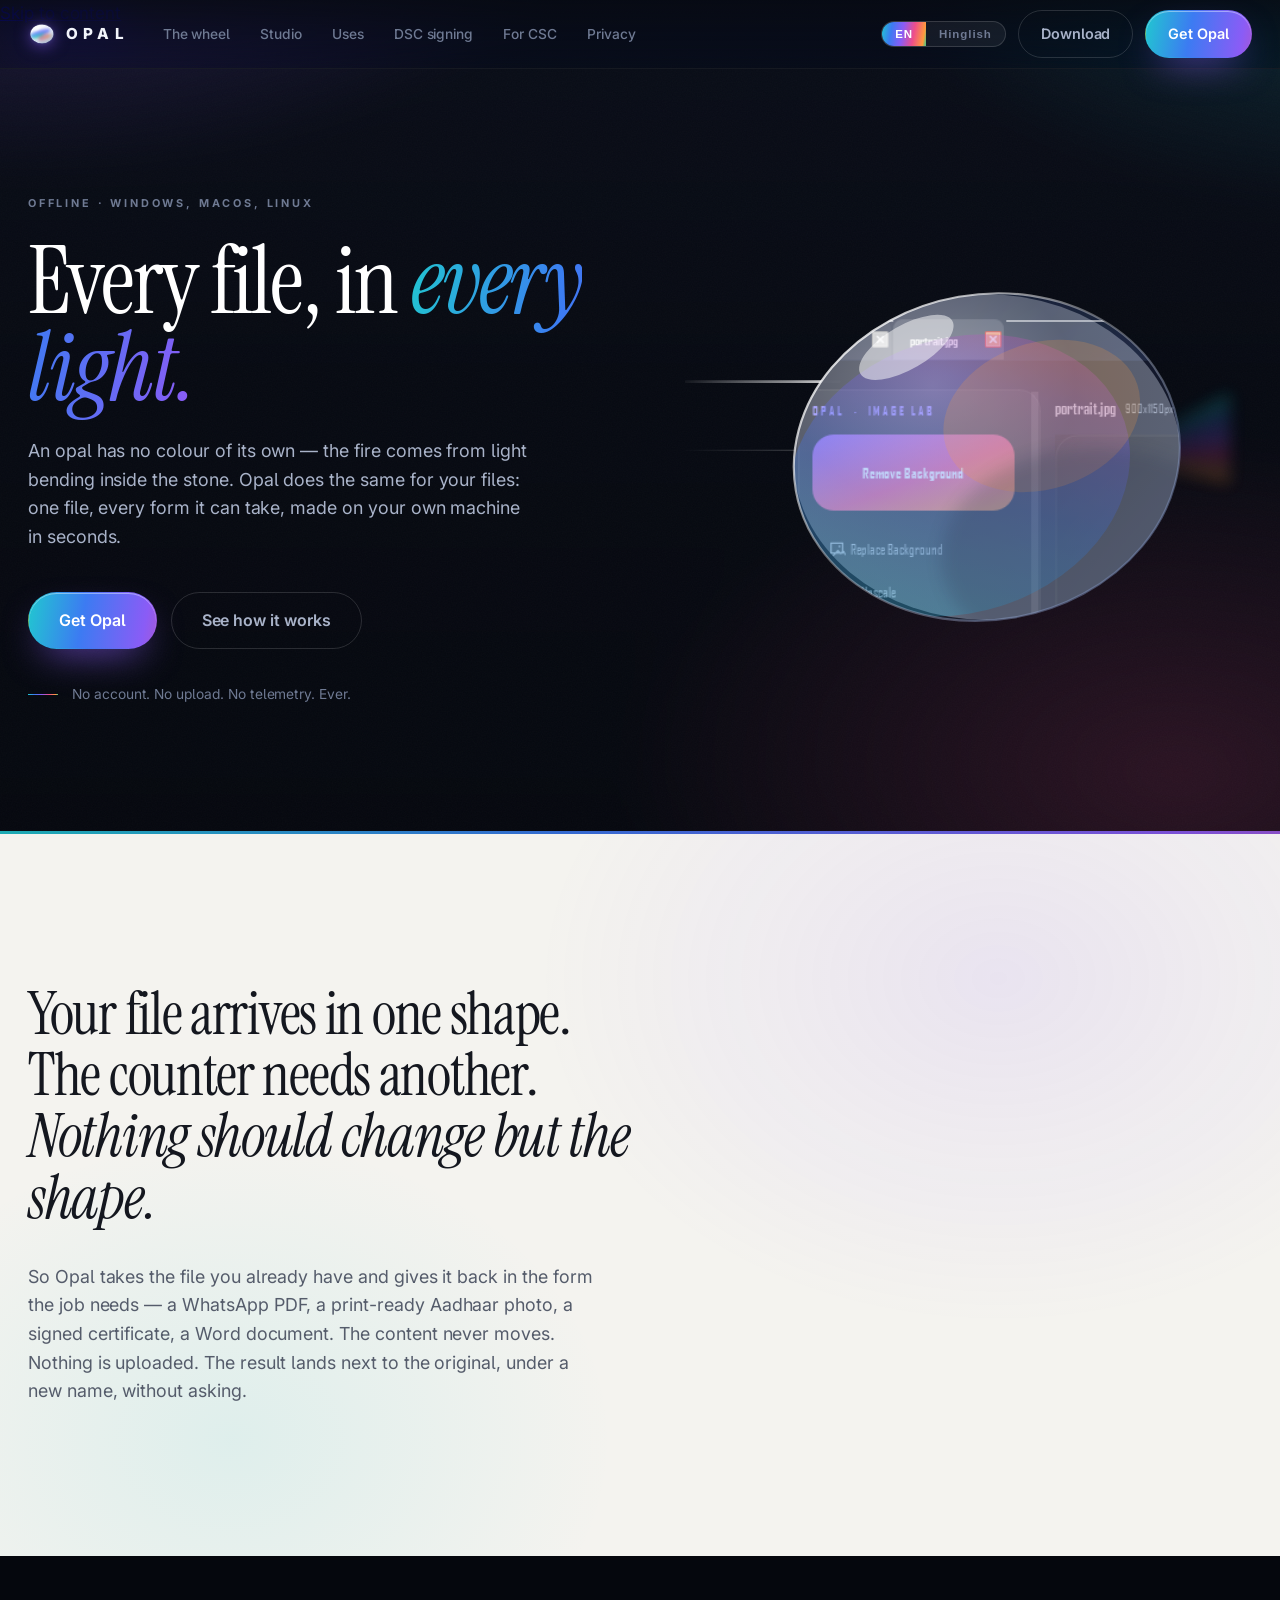
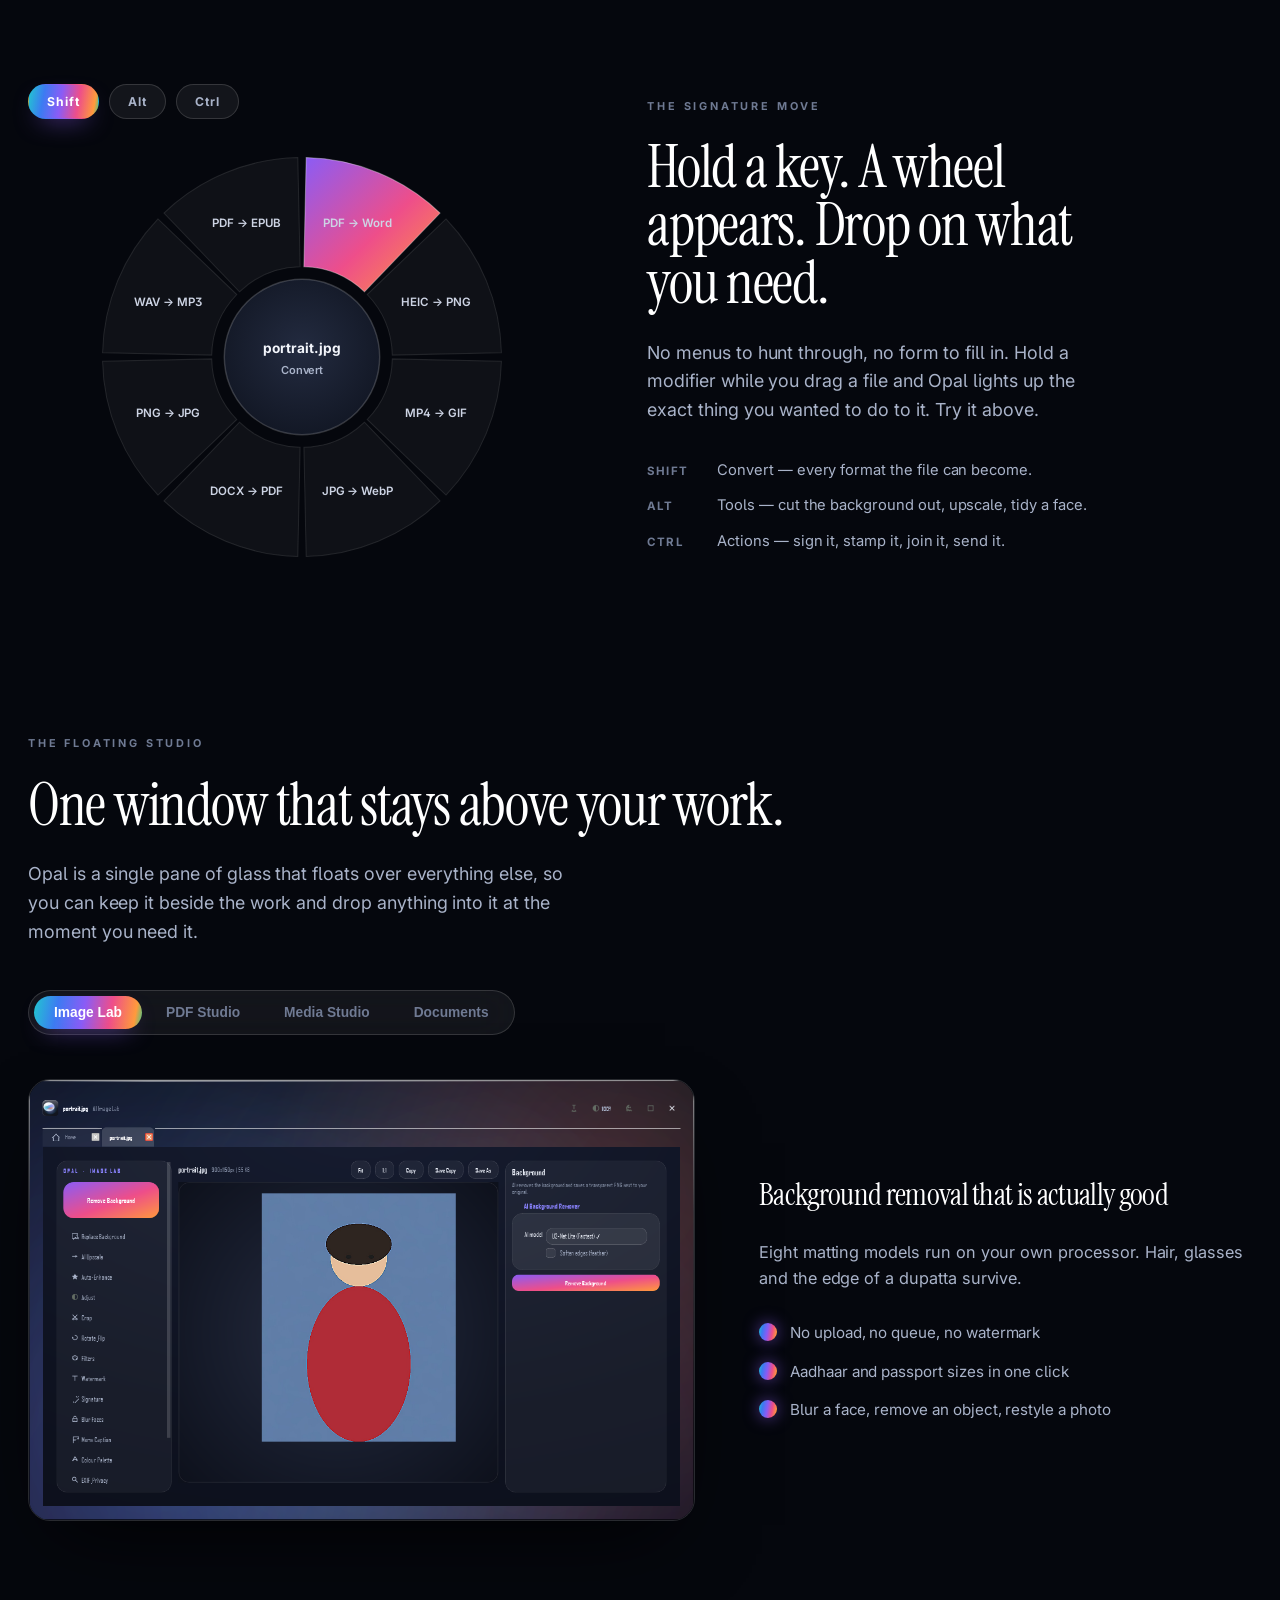
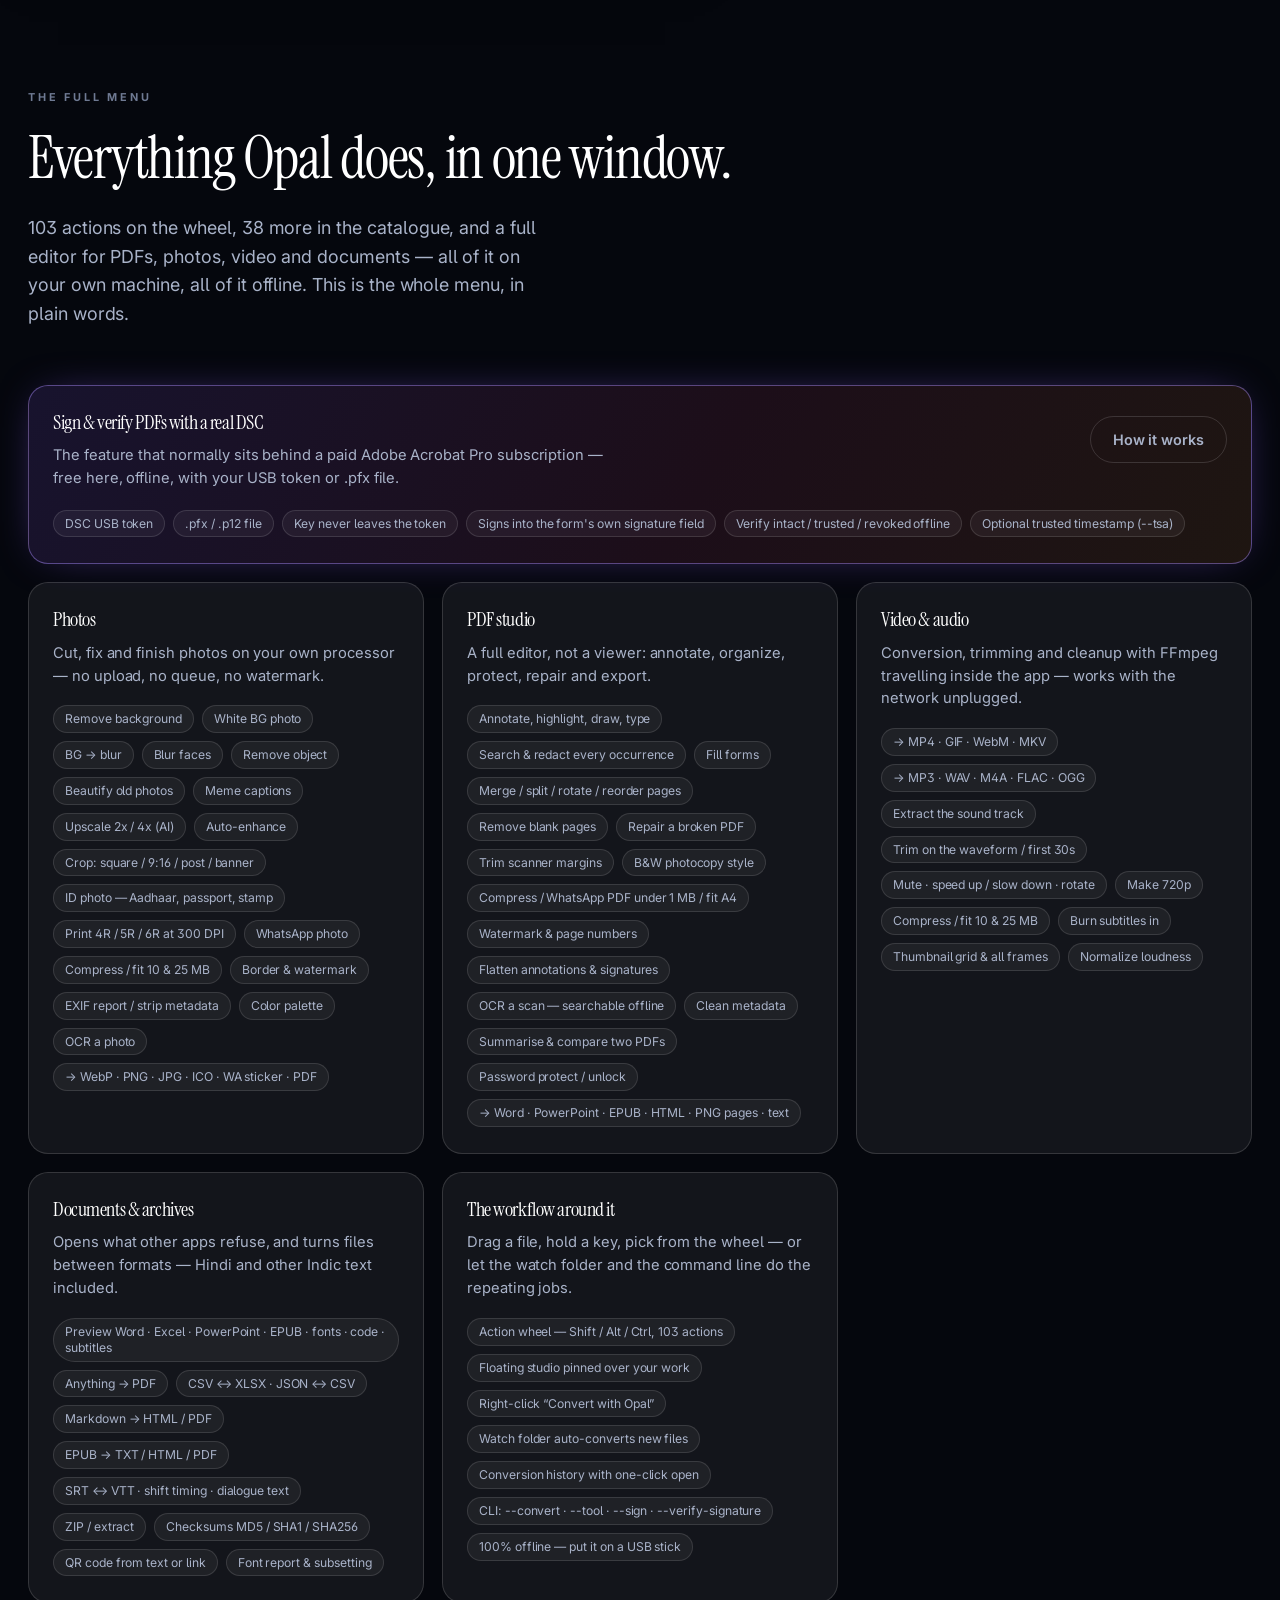
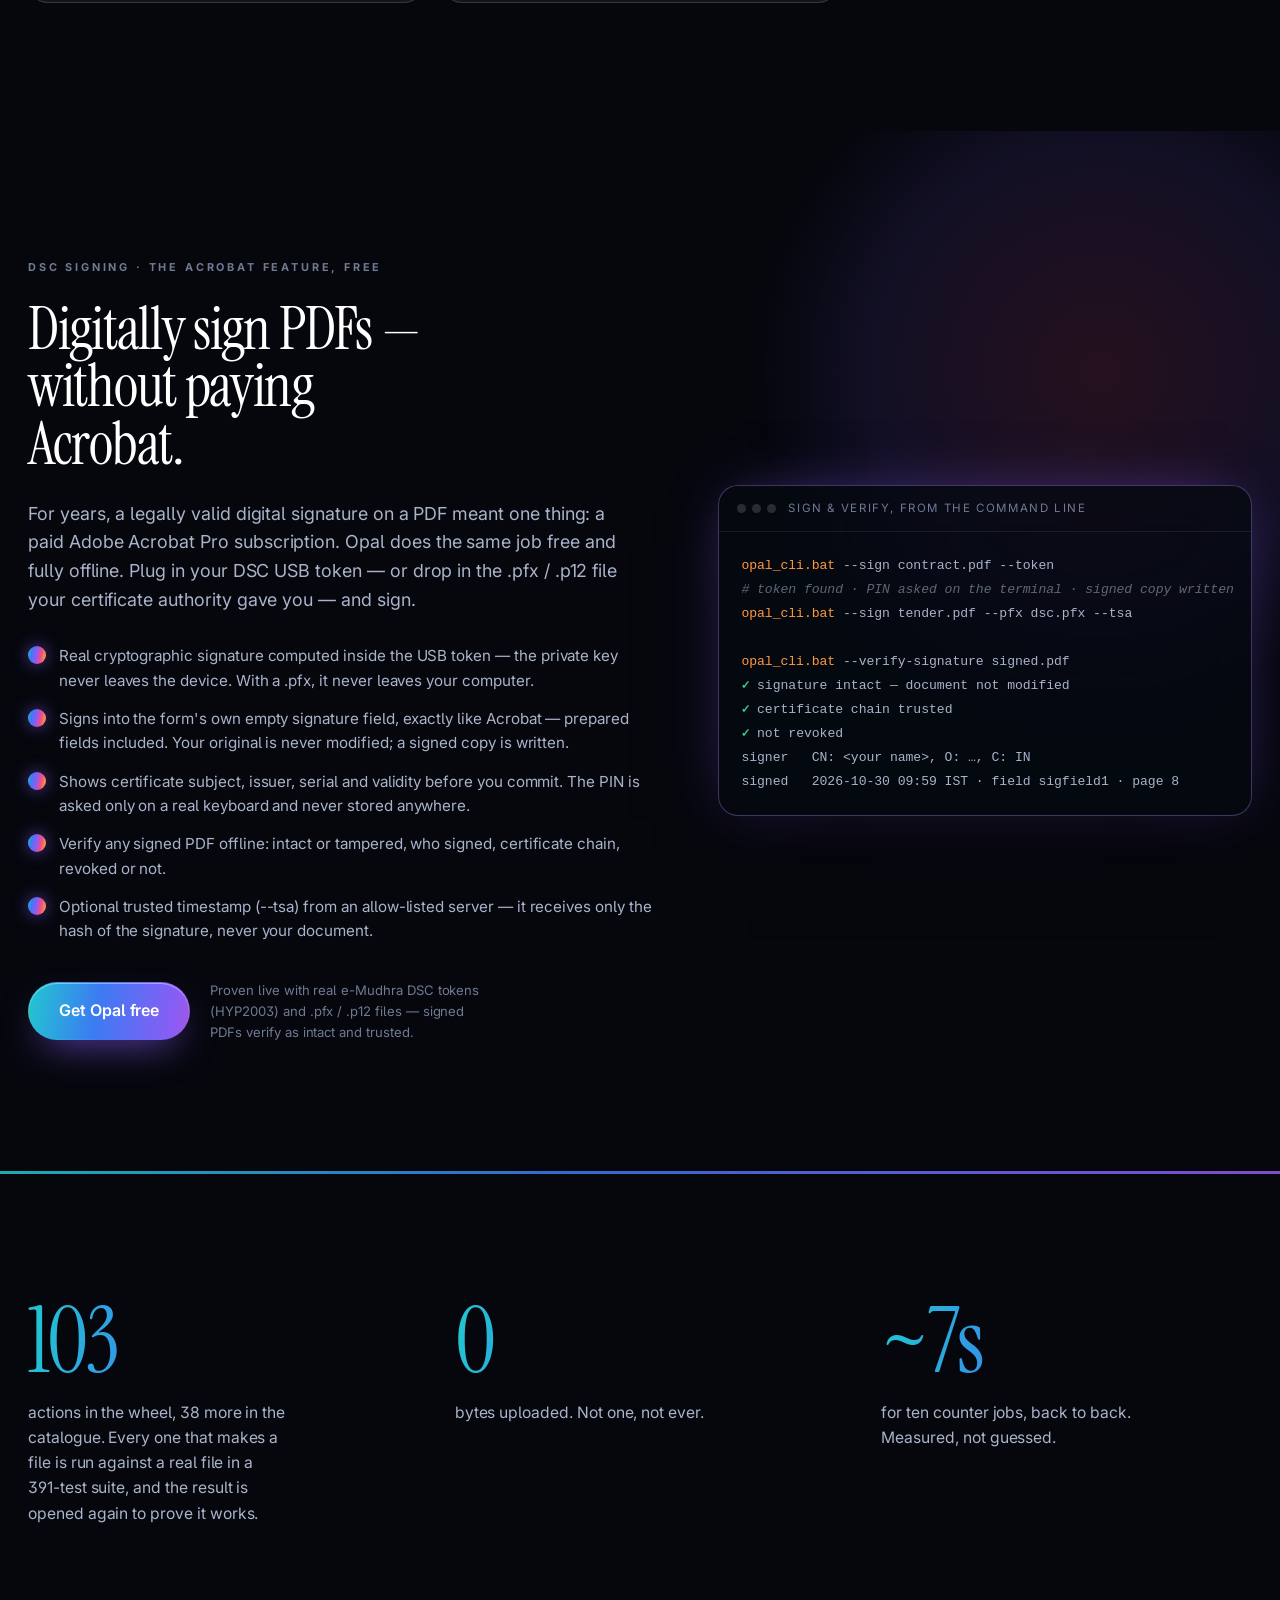
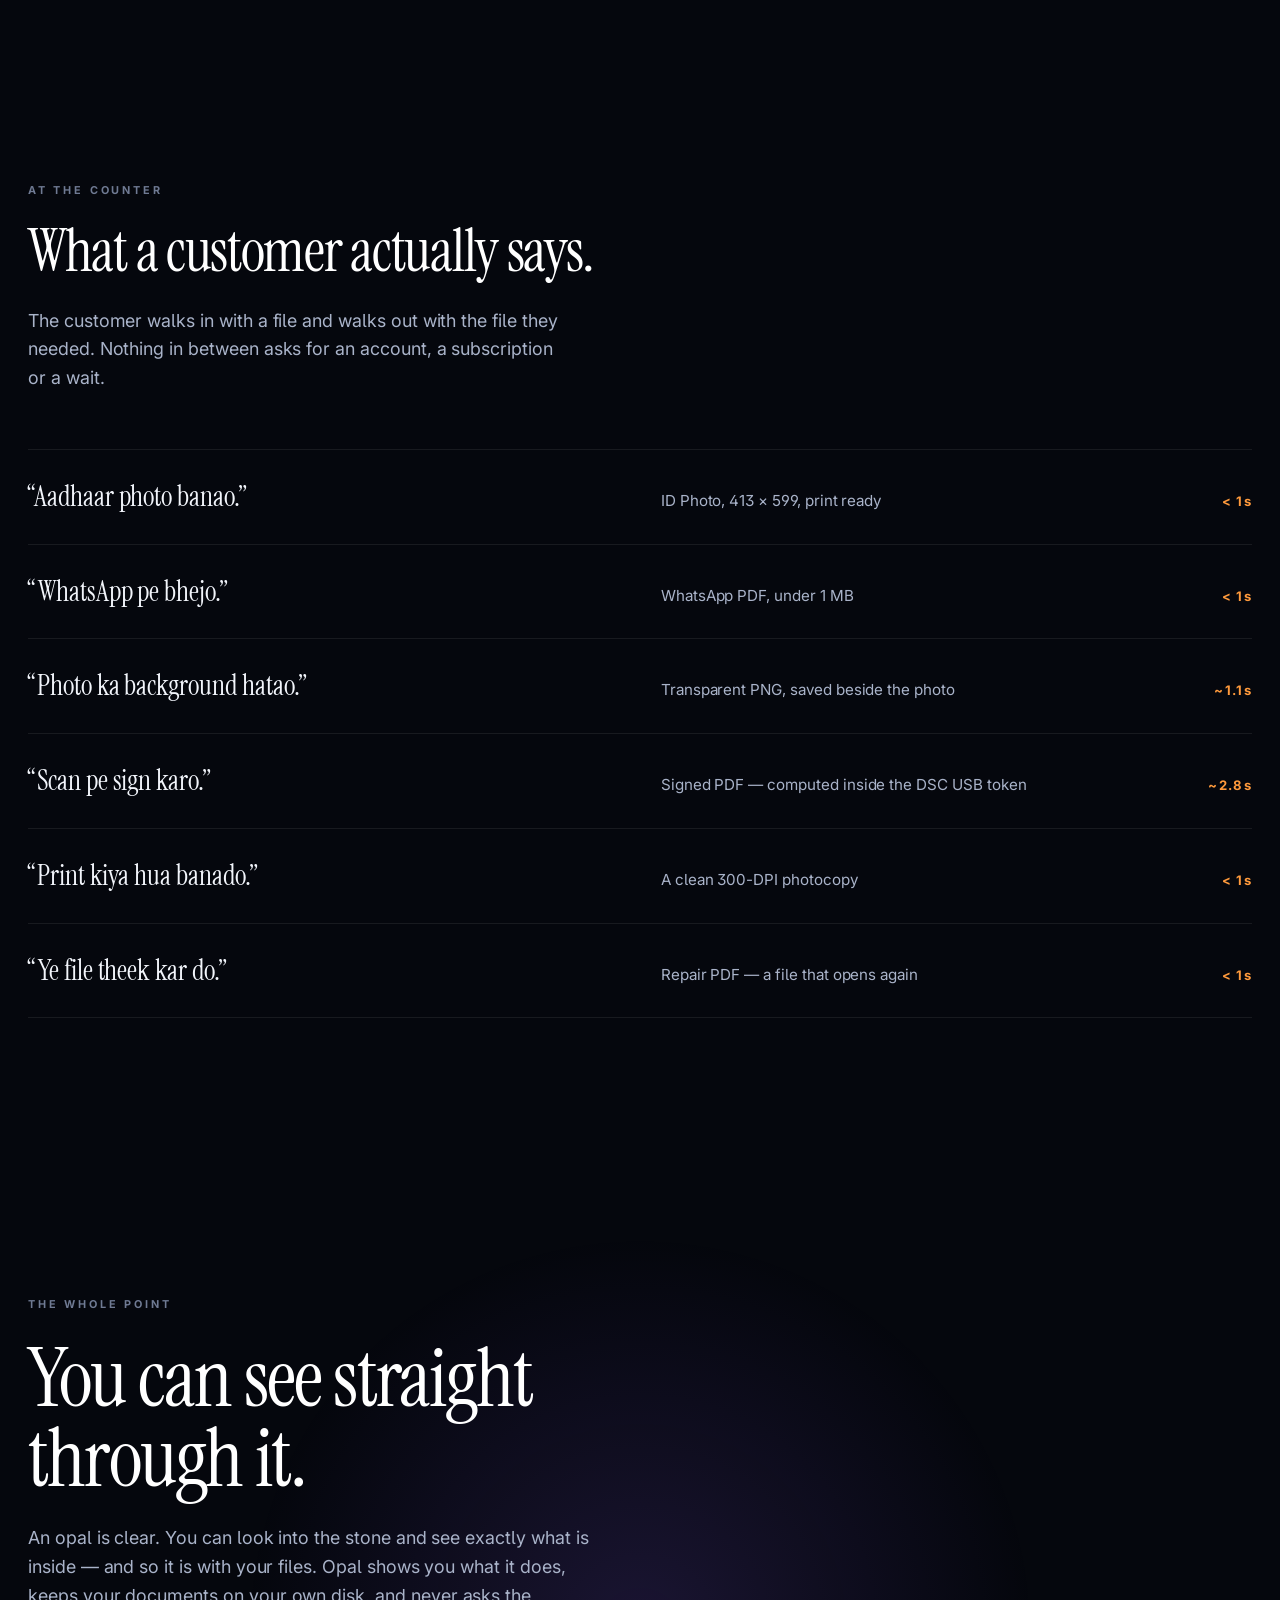
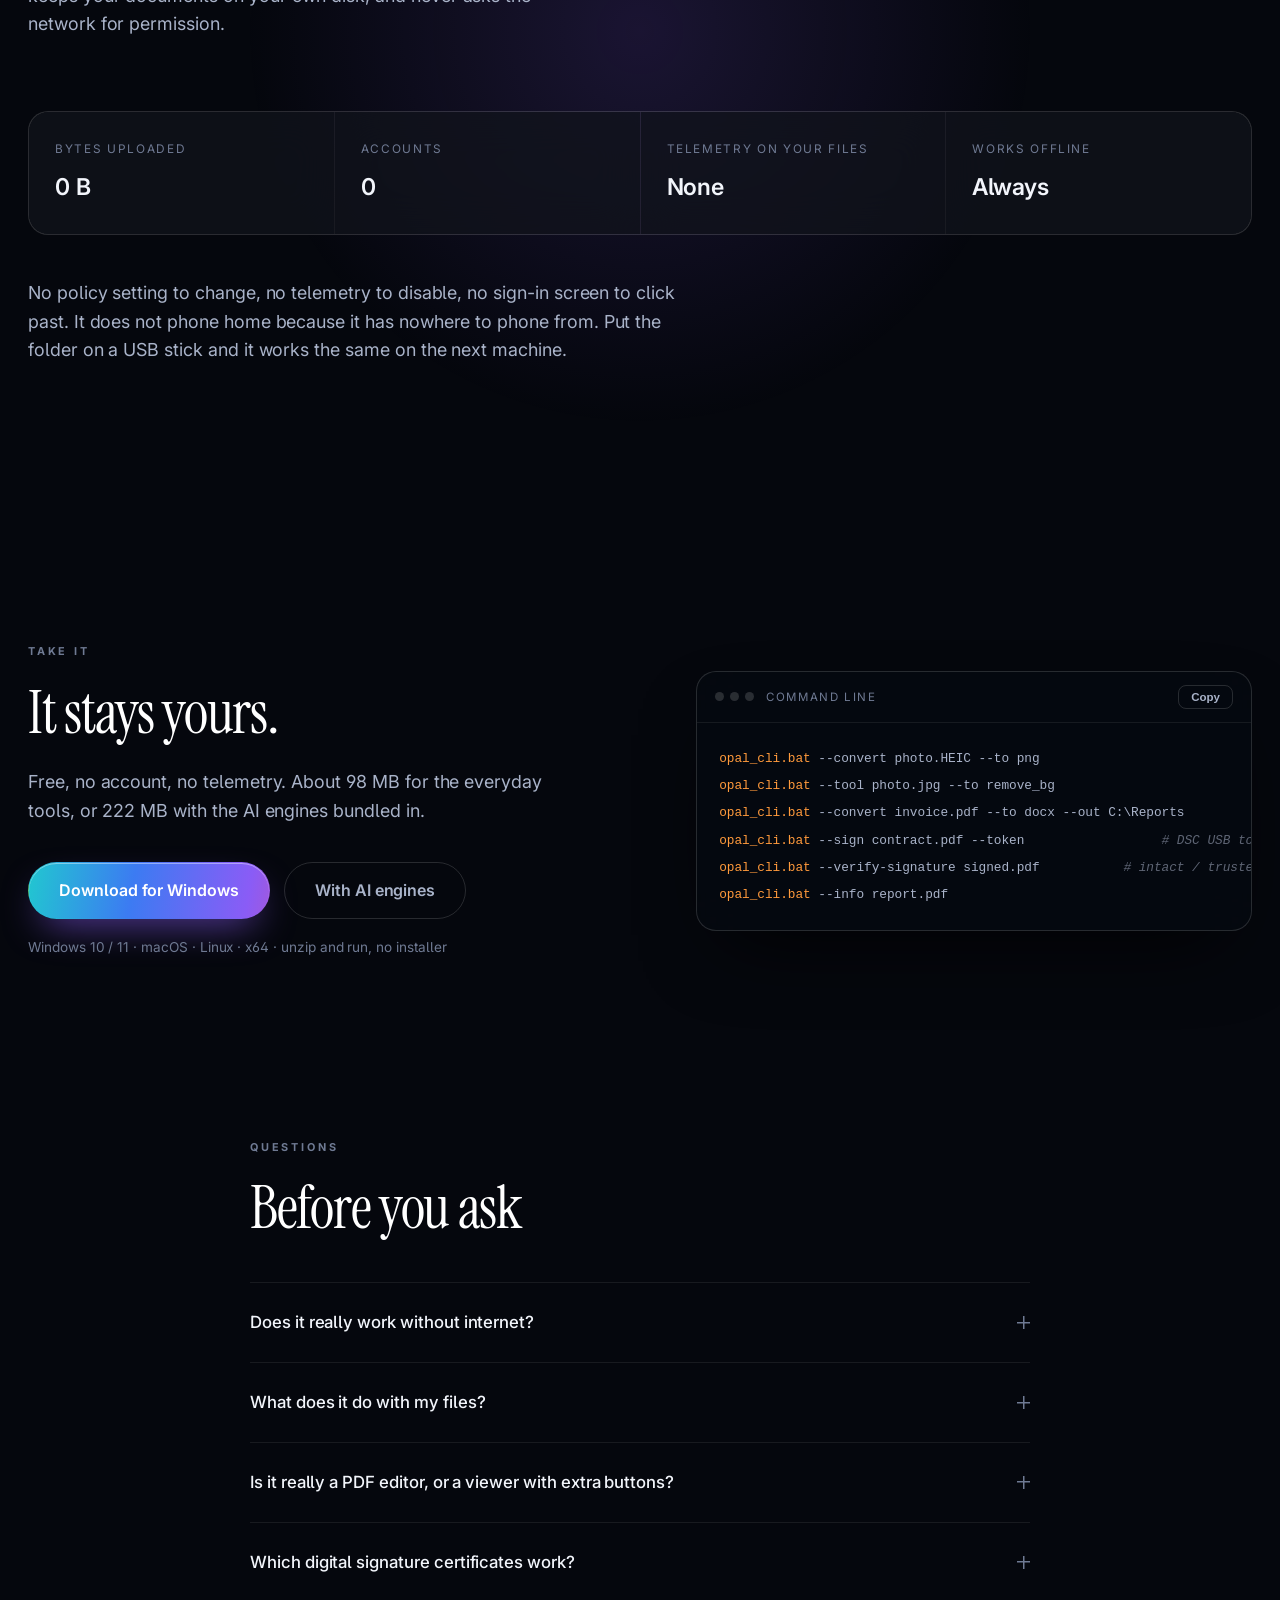
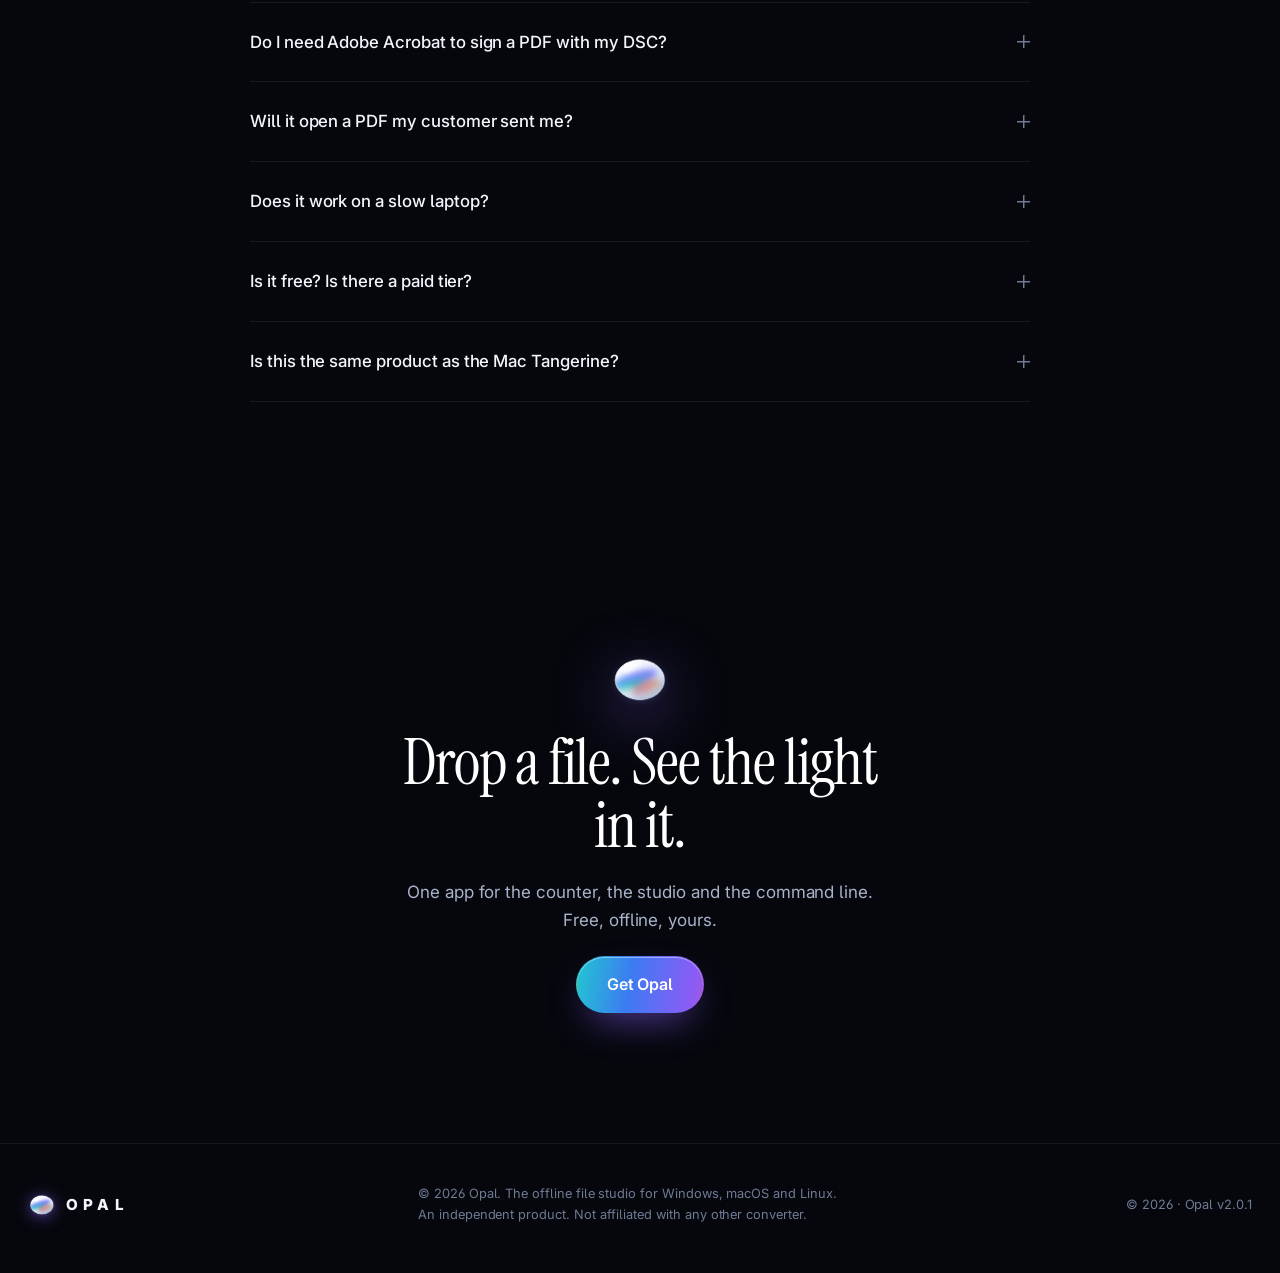
==== website/index.html @ 17c58808 "Website: full uses menu + DSC signing marketed against paid Acrobat; README mirrors it - New #uses s" ====
<!DOCTYPE html>
<html lang="en" data-lang="en">
<head>
<meta charset="utf-8" />
<meta name="viewport" content="width=device-width, initial-scale=1, viewport-fit=cover" />
<title>Opal — Every file, in every light | The offline file studio</title>
<meta name="description" content="One file, every form it can take — converted, edited, signed and finished on your own computer. No uploads, no account, no subscription. For Windows, macOS and Linux." />
<meta name="theme-color" content="#05070d" />
<meta property="og:title" content="Opal — every file, in every light" />
<meta property="og:description" content="Convert, edit, sign and finish files entirely on your own computer. No uploads, no account." />
<meta property="og:type" content="website" />
<meta property="og:image" content="assets/brand/icon-512.png?v=3" />
<meta name="twitter:card" content="summary_large_image" />
<link rel="icon" href="assets/brand/favicon.svg?v=3" type="image/svg+xml" />
<link rel="apple-touch-icon" href="assets/brand/icon-256.png?v=3" />
<link rel="preconnect" href="https://fonts.googleapis.com" />
<link rel="preconnect" href="https://fonts.gstatic.com" crossorigin />
<link href="https://fonts.googleapis.com/css2?family=Instrument+Serif:ital@0;1&family=Inter:wght@400;500;600;700;800&family=JetBrains+Mono:wght@400;600&display=swap" rel="stylesheet" />
<link rel="stylesheet" href="css/styles.css?v=3" />
</head>
<body>

<a class="skip-link" href="#main">Skip to content</a>

<!-- ================= HEADER ================= -->
<header class="site-header" id="top">
  <div class="shell header-inner">
    <a class="brand" href="#top" aria-label="Opal home">
      <img src="assets/brand/mark.svg?v=3" alt="" class="brand-mark" width="28" height="28" />
      <span class="brand-word">OPAL</span>
    </a>

    <nav class="nav" aria-label="Main">
      <a href="#wheel">The wheel</a>
      <a href="#studio">Studio</a>
      <a href="#uses">Uses</a>
      <a href="#dsc">DSC signing</a>
      <a href="#counter">For CSC</a>
      <a href="#privacy">Privacy</a>
    </nav>

    <div class="header-actions">
      <div class="lang-switch" role="group" aria-label="Language">
        <button type="button" class="lang-btn is-active" data-set-lang="en">EN</button>
        <button type="button" class="lang-btn" data-set-lang="hinglish">Hinglish</button>
      </div>
      <a class="btn btn-quiet" href="#download" data-en="Download" data-hing="Download karein">Download</a>
      <a class="btn btn-primary" href="#download" data-en="Get Opal" data-hing="Opal lo">Get Opal</a>
      <button class="nav-toggle" type="button" aria-label="Menu" aria-expanded="false">
        <span></span><span></span><span></span>
      </button>
    </div>
  </div>
</header>

<main id="main">

<!-- ================= HERO ================= -->
<section class="hero">
  <div class="shell hero-grid">
    <div>
      <span class="eyebrow reveal" data-en="Offline · Windows, macOS, Linux" data-hing="Offline · Windows, macOS, Linux">Offline · Windows, macOS, Linux</span>

      <h1 class="reveal" data-reveal-delay="1">
        <span data-en="Every file, in " data-hing="Har file, ">Every file, in </span><em class="spectrum-text" data-en="every light." data-hing="har roshni mein.">every light.</em>
      </h1>

      <p class="lede reveal" data-reveal-delay="2"
         data-en="An opal has no colour of its own — the fire comes from light bending inside the stone. Opal does the same for your files: one file, every form it can take, made on your own machine in seconds."
         data-hing="Opal ka apna koi rang nahi hota — roshni andar tootkar aati hai toh aag jalhti hai. Opal aapke files ke saath bhi yahi karta hai: ek file, har us roop jo usse mil sakta hai, aapke machine par hi seconds mein.">
        An opal has no colour of its own — the fire comes from light bending inside the stone. Opal does the same for your files: one file, every form it can take, made on your own machine in seconds.
      </p>

      <div class="hero-cta reveal" data-reveal-delay="3">
        <a class="btn btn-primary btn-lg" href="#download">
          <span data-en="Get Opal" data-hing="Opal lo">Get Opal</span>
        </a>
        <a class="btn btn-quiet btn-lg" href="#wheel" data-en="See how it works" data-hing="Dekh lo kaise kaam karta hai">See how it works</a>
      </div>

      <p class="hero-note reveal" data-reveal-delay="4">
        <span class="rule" aria-hidden="true"></span>
        <span data-en="No account. No upload. No telemetry. Ever." data-hing="Na account. Na upload. Na telemetry. Kabhi nahi.">No account. No upload. No telemetry. Ever.</span>
      </p>
    </div>

    <!-- The opal as a lens, with the real product refracting inside it. -->
    <div class="opal-stage reveal" data-reveal-delay="2">
      <svg viewBox="0 0 620 560" role="img" aria-label="The Opal app seen through an opal stone">
        <defs>
          <clipPath id="opal-lens">
            <ellipse cx="330" cy="280" rx="212" ry="178" transform="rotate(-10 330 280)"/>
          </clipPath>
          <radialGradient id="opal-milk" cx="36%" cy="28%" r="82%">
            <stop offset="0" stop-color="#ffffff" stop-opacity="0.46"/>
            <stop offset="0.45" stop-color="#eef2fb" stop-opacity="0.30"/>
            <stop offset="1" stop-color="#b9c6e0" stop-opacity="0.44"/>
          </radialGradient>
          <linearGradient id="opal-fire" x1="0.1" y1="1" x2="0.9" y2="0">
            <stop offset="0" stop-color="#21c7d0"/>
            <stop offset="0.45" stop-color="#3c7bf2"/>
            <stop offset="0.75" stop-color="#8a5cf6"/>
            <stop offset="1" stop-color="#ee4e8a"/>
          </linearGradient>
          <linearGradient id="opal-rim" x1="0.1" y1="0" x2="0.9" y2="1">
            <stop offset="0" stop-color="#ffffff" stop-opacity="0.95"/>
            <stop offset="0.42" stop-color="#ffffff" stop-opacity="0.35"/>
            <stop offset="0.78" stop-color="#96aad7" stop-opacity="0.4"/>
            <stop offset="1" stop-color="#5a6b93" stop-opacity="0.6"/>
          </linearGradient>
          <linearGradient id="beam-grad" x1="0" y1="0" x2="1" y2="0">
            <stop offset="0" stop-color="#ffffff" stop-opacity="0"/>
            <stop offset="0.7" stop-color="#ffffff" stop-opacity="0.55"/>
            <stop offset="1" stop-color="#ffffff" stop-opacity="0.9"/>
          </linearGradient>
          <filter id="opal-soft" x="-30%" y="-30%" width="160%" height="160%">
            <feGaussianBlur stdDeviation="9"/>
          </filter>
        </defs>

        <!-- the beam that comes in -->
        <g class="opal-beam">
          <rect x="-10" y="196" width="180" height="3" rx="1.5" fill="url(#beam-grad)"/>
          <rect x="-10" y="272" width="180" height="1" rx="0.5" fill="url(#beam-grad)" opacity="0.4"/>
        </g>

        <!-- the spectrum that leaves -->
        <g class="opal-spectrum" filter="url(#opal-soft)" opacity="0.42">
          <path d="M 500 262 L 596 210 L 596 224 Z" fill="#21c7d0" opacity="0.6"/>
          <path d="M 500 268 L 596 228 L 596 244 Z" fill="#3c7bf2" opacity="0.6"/>
          <path d="M 500 274 L 596 248 L 596 266 Z" fill="#8a5cf6" opacity="0.6"/>
          <path d="M 500 280 L 596 270 L 596 288 Z" fill="#ee4e8a" opacity="0.55"/>
          <path d="M 500 286 L 596 292 L 596 310 Z" fill="#ff9a3c" opacity="0.5"/>
        </g>

        <!-- the stone -->
        <g class="opal-stone">
          <g clip-path="url(#opal-lens)">
            <!-- the product, magnified as if seen through glass -->
            <image href="assets/screenshots/02-image-lab.png" x="60" y="20" width="1534" height="1014"
                   preserveAspectRatio="none" opacity="0.98"/>
            <!-- the milk of the stone, over the image -->
            <ellipse cx="330" cy="280" rx="212" ry="178" fill="url(#opal-milk)"/>
            <!-- the play of colour inside it -->
            <ellipse cx="300" cy="300" rx="190" ry="150" fill="url(#opal-fire)" opacity="0.30"
                     transform="rotate(-18 300 300)"/>
            <ellipse cx="390" cy="235" rx="110" ry="80" fill="#ff9a3c" opacity="0.20"
                     transform="rotate(-18 390 235)"/>
            <!-- depth on the far side of the stone -->
            <ellipse cx="450" cy="390" rx="170" ry="120" fill="#2b3550" opacity="0.22"
                     filter="url(#opal-soft)"/>
            <!-- the wet highlight -->
            <ellipse class="opal-glint" cx="242" cy="160" rx="58" ry="24" fill="#ffffff" opacity="0.5"
                     transform="rotate(-30 242 160)"/>
          </g>
          <ellipse cx="330" cy="280" rx="212" ry="178" fill="none" stroke="url(#opal-rim)" stroke-width="2.4"
                   transform="rotate(-10 330 280)"/>
        </g>
      </svg>
    </div>
  </div>
</section>

<div class="band" aria-hidden="true"></div>

<!-- ================= THE TURN ================= -->
<section class="turn on-paper">
  <div class="shell">
    <h2 class="reveal">
      <span data-en="Your file arrives in one shape." data-hing="Aapka file ek roop mein aata hai.">Your file arrives in one shape.</span><br />
      <span data-en="The counter needs another." data-hing="Counter ko doosra chahiye.">The counter needs another.</span><br />
      <em data-en="Nothing should change but the shape." data-hing="Roz hi badalna chahiye — sirf shakal.">Nothing should change but the shape.</em>
    </h2>
    <p class="lede reveal" data-reveal-delay="1"
       data-en="So Opal takes the file you already have and gives it back in the form the job needs — a WhatsApp PDF, a print-ready Aadhaar photo, a signed certificate, a Word document. The content never moves. Nothing is uploaded. The result lands next to the original, under a new name, without asking."
       data-hing="To Opal wahi file leta hai jo aapke paas hai aur wahi roop deta hai jo kaam ko chahiye — WhatsApp PDF, print-ready Aadhaar photo, signed certificate, Word document. Content kabhi nahi hilti. Kuch upload nahi hota. Nateeja original ke paas hi naye naam se aata hai, bina poochhe.">
      So Opal takes the file you already have and gives it back in the form the job needs — a WhatsApp PDF, a print-ready Aadhaar photo, a signed certificate, a Word document. The content never moves. Nothing is uploaded. The result lands next to the original, under a new name, without asking.
    </p>
  </div>
</section>

<!-- ================= THE WHEEL ================= -->
<section class="section" id="wheel">
  <div class="shell wheel-demo">
    <div class="reveal">
      <div class="wheel-keys" role="group" aria-label="Choose a modifier">
        <button type="button" class="key-chip is-on" data-wheel-mode="convert">Shift</button>
        <button type="button" class="key-chip" data-wheel-mode="tools">Alt</button>
        <button type="button" class="key-chip" data-wheel-mode="actions">Ctrl</button>
      </div>

      <svg class="wheel-svg" viewBox="0 0 400 400" role="img" aria-label="The Opal action wheel">
        <defs>
          <radialGradient id="hub-glow" cx="50%" cy="45%" r="60%">
            <stop offset="0" stop-color="#232b40"/>
            <stop offset="1" stop-color="#111623"/>
          </radialGradient>
          <linearGradient id="wedge-on" x1="0" y1="0" x2="1" y2="1">
            <stop offset="0" stop-color="#8a5cf6"/>
            <stop offset="0.55" stop-color="#ee4e8a"/>
            <stop offset="1" stop-color="#ff9a3c"/>
          </linearGradient>
        </defs>
        <g id="wheel-wedges"></g>
        <circle cx="200" cy="200" r="74" fill="url(#hub-glow)" stroke="rgba(255,255,255,0.18)" stroke-width="1.4"/>
        <text x="200" y="196" text-anchor="middle" font-size="13" font-weight="700" fill="#f2f5fb" id="wheel-hub-title">portrait.jpg</text>
        <text x="200" y="216" text-anchor="middle" font-size="10.5" font-weight="600" fill="#a9b3c9" id="wheel-hub-mode">Convert</text>
      </svg>
    </div>

    <div class="wheel-copy reveal" data-reveal-delay="1">
      <span class="eyebrow" data-en="The signature move" data-hing="Signature move">The signature move</span>
      <h2 data-en="Hold a key. A wheel appears. Drop on what you need." data-hing="Ek key dabao. Wheel aa jaata hai. Jo chahiye uspar chhod do.">Hold a key. A wheel appears. Drop on what you need.</h2>
      <p class="lede" data-en="No menus to hunt through, no form to fill in. Hold a modifier while you drag a file and Opal lights up the exact thing you wanted to do to it. Try it above."
         data-hing="Menu dhoondhne ki zaroorat nahi, form bharne ki bhi nahi. File drag karte waqt ek key dabao, aur Opal wahi cheez chamka de jo karni thi. Upar try karo.">
        No menus to hunt through, no form to fill in. Hold a modifier while you drag a file and Opal lights up the exact thing you wanted to do to it. Try it above.
      </p>
      <div class="wheel-legend">
        <div><b>SHIFT</b><span data-en="Convert — every format the file can become." data-hing="Convert — har format jisme file badal sakti hai.">Convert — every format the file can become.</span></div>
        <div><b>ALT</b><span data-en="Tools — cut the background out, upscale, tidy a face." data-hing="Tools — background hatao, upscale karo, chehra theek karo.">Tools — cut the background out, upscale, tidy a face.</span></div>
        <div><b>CTRL</b><span data-en="Actions — sign it, stamp it, join it, send it." data-hing="Actions — sign karo, stamp lagao, jodo, bhejo.">Actions — sign it, stamp it, join it, send it.</span></div>
      </div>
    </div>
  </div>
</section>

<!-- ================= THE STUDIOS ================= -->
<section class="section" id="studio" style="padding-top: 40px;">
  <div class="shell">
    <span class="eyebrow reveal" data-en="The floating studio" data-hing="Floating studio">The floating studio</span>
    <h2 class="reveal" data-en="One window that stays above your work." data-hing="Ek window jo aapke kaam ke upar rehta hai.">One window that stays above your work.</h2>
    <p class="lede reveal" data-reveal-delay="1" data-en="Opal is a single pane of glass that floats over everything else, so you can keep it beside the work and drop anything into it at the moment you need it."
       data-hing="Opal ek hi kaanch ki khidki hai jo sabke upar rehti hai — kaam ke saath rakhiye aur jab chahiye kuch bhi chhod dijiye.">
      Opal is a single pane of glass that floats over everything else, so you can keep it beside the work and drop anything into it at the moment you need it.
    </p>

    <div class="studio-tabs reveal" data-reveal-delay="2" role="tablist" style="margin-top: 44px;">
      <button class="studio-tab is-active" role="tab" data-studio="image" aria-selected="true">Image Lab</button>
      <button class="studio-tab" role="tab" data-studio="pdf" aria-selected="false">PDF Studio</button>
      <button class="studio-tab" role="tab" data-studio="media" aria-selected="false">Media Studio</button>
      <button class="studio-tab" role="tab" data-studio="docs" aria-selected="false">Documents</button>
    </div>

    <article class="studio-panel is-active" data-studio-panel="image">
      <div class="studio-shot">
        <img src="assets/screenshots/02-image-lab.png" alt="The Opal image lab" width="1180" height="780" />
      </div>
      <div class="studio-copy">
        <h3 data-en="Background removal that is actually good" data-hing="Background removal jo sach mein accha hai">Background removal that is actually good</h3>
        <p class="lede" data-en="Eight matting models run on your own processor. Hair, glasses and the edge of a dupatta survive."
           data-hing="Aath matting models aapke hi processor par. Baal, chashma aur dupatta ka kinara bacha rehta hai.">
          Eight matting models run on your own processor. Hair, glasses and the edge of a dupatta survive.
        </p>
        <ul class="checklist">
          <li data-en="No upload, no queue, no watermark" data-hing="Na upload, na line, na watermark">No upload, no queue, no watermark</li>
          <li data-en="Aadhaar and passport sizes in one click" data-hing="Aadhaar aur passport size ek click mein">Aadhaar and passport sizes in one click</li>
          <li data-en="Blur a face, remove an object, restyle a photo" data-hing="Chehra blur karo, object hatao, photo badlo">Blur a face, remove an object, restyle a photo</li>
        </ul>
      </div>
    </article>

    <article class="studio-panel" data-studio-panel="pdf">
      <div class="studio-shot">
        <img src="assets/screenshots/03-pdf-studio.png" alt="The Opal PDF Studio" width="1534" height="800" />
      </div>
      <div class="studio-copy">
        <h3 data-en="A PDF editor, not a PDF viewer" data-hing="PDF viewer nahi, PDF editor">A PDF editor, not a PDF viewer</h3>
        <p class="lede" data-en="Every tool Acrobat has, and a few it does not. Annotate, search &amp; redact, sign, verify signatures, fill, OCR a scan, compare two versions, flatten, protect."
           data-hing="Acrobat ke saare tools, aur kuch jo uske paas nahi. Note, search &amp; redact, sign, signature verify, form bharo, scan OCR, do version compare, flatten, protect.">
          Every tool Acrobat has, and a few it does not. Annotate, search &amp; redact, sign, verify signatures, fill, OCR a scan, compare two versions, flatten, protect.
        </p>
        <ul class="checklist">
          <li data-en="Sign with a real DSC — the plugged-in USB token or a .pfx / .p12 file; the key never leaves the token" data-hing="Asli DSC se sign — lagaya hua USB token ya .pfx / .p12 file; key kabhi token se bahar nahi niklti">Sign with a real DSC — the plugged-in USB token or a .pfx / .p12 file; the key never leaves the token</li>
          <li data-en="Signs into the form's own empty signature field, like Acrobat" data-hing="Form ke khali signature field mein sign, Acrobat ki tarah">Signs into the form's own empty signature field, like Acrobat</li>
          <li data-en="Verify signatures — intact, trusted, revoked — checked fully offline" data-hing="Signature verify karo — intact, trusted, revoked — poori tarah offline">Verify signatures — intact, trusted, revoked — checked fully offline</li>
          <li data-en="Search &amp; redact every occurrence, plus an optional timestamp from an allow-listed TSA" data-hing="Har occurrence ko search &amp; redact karo, plus allow-listed TSA se optional timestamp">Search &amp; redact every occurrence, plus an optional timestamp from an allow-listed TSA</li>
          <li data-en="Draw, type, or upload a signature picture" data-hing="Draw karo, type karo, ya signature image upload karo">Draw, type, or upload a signature picture</li>
          <li data-en="Searchable text out of a scanned page" data-hing="Scan se searchable text">Searchable text out of a scanned page</li>
        </ul>
      </div>
    </article>

    <article class="studio-panel" data-studio-panel="media">
      <div class="studio-shot">
        <img src="assets/screenshots/04b-wheel-convert.png" alt="The Opal action wheel" width="400" height="400" />
      </div>
      <div class="studio-copy">
        <h3 data-en="Media that behaves" data-hing="Media jo samajhdaar ho">Media that behaves</h3>
        <p class="lede" data-en="Video and audio conversion, trimming, muting, compression and extraction — with FFmpeg travelling inside the app, so it works with the network unplugged."
           data-hing="Video aur audio conversion, trimming, mute, compress aur extract — FFmpeg app ke andar hi hai, to network nikalne par bhi chalta hai.">
          Video and audio conversion, trimming, muting, compression and extraction — with FFmpeg travelling inside the app, so it works with the network unplugged.
        </p>
        <ul class="checklist">
          <li data-en="Trim by hand on a waveform" data-hing="Waveform par haath se trim">Trim by hand on a waveform</li>
          <li data-en="MP4 to GIF, MP3 to M4A, and much more" data-hing="MP4 se GIF, MP3 se M4A, aur bhi bahut">MP4 to GIF, MP3 to M4A, and much more</li>
          <li data-en="Shrink a video for WhatsApp" data-hing="WhatsApp ke liye video halki karo">Shrink a video for WhatsApp</li>
        </ul>
      </div>
    </article>

    <article class="studio-panel" data-studio-panel="docs">
      <div class="studio-shot">
        <img src="assets/screenshots/05-document-viewer.png" alt="The Opal document viewer" width="1000" height="620" />
      </div>
      <div class="studio-copy">
        <h3 data-en="Opens what other apps refuse" data-hing="Jo doosre apps na kholein, ye kholta hai">Opens what other apps refuse</h3>
        <p class="lede" data-en="Word, Excel, PowerPoint, EPUB, fonts, archives, code, subtitles — read them, convert them, and pull text out of the ones nobody else can open."
           data-hing="Word, Excel, PowerPoint, EPUB, fonts, archive, code, subtitle — sab kholo, badlo, aur jinhe koi aur nahi khol sakta unse text nikaalo.">
          Word, Excel, PowerPoint, EPUB, fonts, archives, code, subtitles — read them, convert them, and pull text out of the ones nobody else can open.
        </p>
        <ul class="checklist">
          <li data-en="Hindi and other Indic text, rendered properly" data-hing="Hindi aur doosri bhashayein, sahi se dikhti hain">Hindi and other Indic text, rendered properly</li>
          <li data-en="Preview, then export to PDF or TXT" data-hing="Dekho, phir PDF ya TXT mein export karo">Preview, then export to PDF or TXT</li>
          <li data-en="Unzip an archive without leaving the window" data-hing="Archive kholo, window se bahar nahi gaye">Unzip an archive without leaving the window</li>
        </ul>
      </div>
    </article>
  </div>
</section>

<!-- ================= EVERYTHING YOU CAN DO ================= -->
<section class="section" id="uses" style="padding-top: 40px;">
  <div class="shell">
    <span class="eyebrow reveal" data-en="The full menu" data-hing="Poora menu">The full menu</span>
    <h2 class="reveal" data-en="Everything Opal does, in one window." data-hing="Opal jo kuch bhi karta hai, ek hi window mein.">Everything Opal does, in one window.</h2>
    <p class="lede reveal" data-reveal-delay="1"
       data-en="103 actions on the wheel, 38 more in the catalogue, and a full editor for PDFs, photos, video and documents — all of it on your own machine, all of it offline. This is the whole menu, in plain words."
       data-hing="Wheel par 103 actions, catalogue mein 38 aur, aur PDF, photos, video aur documents ke liye poora editor — sab aapke machine par, sab offline. Ye hai poora menu, saadha alfaaz mein.">
      103 actions on the wheel, 38 more in the catalogue, and a full editor for PDFs, photos, video and documents — all of it on your own machine, all of it offline. This is the whole menu, in plain words.
    </p>

    <div class="use-grid reveal" data-reveal-delay="2" style="margin-top: 56px;">

      <article class="use-card use-card--feature">
        <div class="use-feature-head">
          <div>
            <h3 data-en="Sign &amp; verify PDFs with a real DSC" data-hing="Asli DSC se PDF sign &amp; verify karo">Sign &amp; verify PDFs with a real DSC</h3>
            <p class="use-desc" data-en="The feature that normally sits behind a paid Adobe Acrobat Pro subscription — free here, offline, with your USB token or .pfx file."
               data-hing="Woh feature jo aam taur par paid Adobe Acrobat Pro subscription ke peeche rehta hai — yahaan free, offline, aapke USB token ya .pfx file ke saath.">
              The feature that normally sits behind a paid Adobe Acrobat Pro subscription — free here, offline, with your USB token or .pfx file.
            </p>
          </div>
          <a class="btn btn-quiet" href="#dsc" data-en="How it works" data-hing="Kaise kaam karta hai">How it works</a>
        </div>
        <div class="use-tags">
          <span class="use-tag" data-en="DSC USB token" data-hing="DSC USB token">DSC USB token</span>
          <span class="use-tag" data-en=".pfx / .p12 file" data-hing=".pfx / .p12 file">.pfx / .p12 file</span>
          <span class="use-tag" data-en="Key never leaves the token" data-hing="Key token se bahar nahi niklti">Key never leaves the token</span>
          <span class="use-tag" data-en="Signs into the form's own signature field" data-hing="Form ke apne signature field mein sign">Signs into the form's own signature field</span>
          <span class="use-tag" data-en="Verify intact / trusted / revoked offline" data-hing="Offline verify: intact / trusted / revoked">Verify intact / trusted / revoked offline</span>
          <span class="use-tag" data-en="Optional trusted timestamp (--tsa)" data-hing="Optional trusted timestamp (--tsa)">Optional trusted timestamp (--tsa)</span>
        </div>
      </article>

      <article class="use-card">
        <h3 data-en="Photos" data-hing="Photos">Photos</h3>
        <p class="use-desc" data-en="Cut, fix and finish photos on your own processor — no upload, no queue, no watermark."
           data-hing="Photos ko apne processor par kaato, theek karo, finish karo — na upload, na line, na watermark.">
          Cut, fix and finish photos on your own processor — no upload, no queue, no watermark.
        </p>
        <div class="use-tags">
          <span class="use-tag" data-en="Remove background" data-hing="Background hatao">Remove background</span>
          <span class="use-tag" data-en="White BG photo" data-hing="White BG photo">White BG photo</span>
          <span class="use-tag" data-en="BG → blur" data-hing="BG → blur">BG → blur</span>
          <span class="use-tag" data-en="Blur faces" data-hing="Chehre blur karo">Blur faces</span>
          <span class="use-tag" data-en="Remove object" data-hing="Object hatao">Remove object</span>
          <span class="use-tag" data-en="Beautify old photos" data-hing="Purani photos saaf karo">Beautify old photos</span>
          <span class="use-tag" data-en="Meme captions" data-hing="Meme caption">Meme captions</span>
          <span class="use-tag" data-en="Upscale 2x / 4x (AI)" data-hing="Upscale 2x / 4x (AI)">Upscale 2x / 4x (AI)</span>
          <span class="use-tag" data-en="Auto-enhance" data-hing="Auto-enhance">Auto-enhance</span>
          <span class="use-tag" data-en="Crop: square / 9:16 / post / banner" data-hing="Crop: square / 9:16 / post / banner">Crop: square / 9:16 / post / banner</span>
          <span class="use-tag" data-en="ID photo — Aadhaar, passport, stamp" data-hing="ID photo — Aadhaar, passport, stamp">ID photo — Aadhaar, passport, stamp</span>
          <span class="use-tag" data-en="Print 4R / 5R / 6R at 300 DPI" data-hing="Print 4R / 5R / 6R, 300 DPI">Print 4R / 5R / 6R at 300 DPI</span>
          <span class="use-tag" data-en="WhatsApp photo" data-hing="WhatsApp photo">WhatsApp photo</span>
          <span class="use-tag" data-en="Compress / fit 10 &amp; 25 MB" data-hing="Compress / 10 &amp; 25 MB tak">Compress / fit 10 &amp; 25 MB</span>
          <span class="use-tag" data-en="Border &amp; watermark" data-hing="Border &amp; watermark">Border &amp; watermark</span>
          <span class="use-tag" data-en="EXIF report / strip metadata" data-hing="EXIF report / metadata hatao">EXIF report / strip metadata</span>
          <span class="use-tag" data-en="Color palette" data-hing="Rang palette">Color palette</span>
          <span class="use-tag" data-en="OCR a photo" data-hing="Photo ka text padho">OCR a photo</span>
          <span class="use-tag" data-en="→ WebP · PNG · JPG · ICO · WA sticker · PDF" data-hing="→ WebP · PNG · JPG · ICO · WA sticker · PDF">→ WebP · PNG · JPG · ICO · WA sticker · PDF</span>
        </div>
      </article>

      <article class="use-card">
        <h3 data-en="PDF studio" data-hing="PDF studio">PDF studio</h3>
        <p class="use-desc" data-en="A full editor, not a viewer: annotate, organize, protect, repair and export."
           data-hing="Poora editor, sirf viewer nahi: note karo, arrange karo, protect karo, repair karo, export karo.">
          A full editor, not a viewer: annotate, organize, protect, repair and export.
        </p>
        <div class="use-tags">
          <span class="use-tag" data-en="Annotate, highlight, draw, type" data-hing="Note, highlight, draw, type">Annotate, highlight, draw, type</span>
          <span class="use-tag" data-en="Search &amp; redact every occurrence" data-hing="Har occurrence dhoondho &amp; redact karo">Search &amp; redact every occurrence</span>
          <span class="use-tag" data-en="Fill forms" data-hing="Forms bharo">Fill forms</span>
          <span class="use-tag" data-en="Merge / split / rotate / reorder pages" data-hing="Merge / split / rotate / reorder">Merge / split / rotate / reorder pages</span>
          <span class="use-tag" data-en="Remove blank pages" data-hing="Khali pages hatao">Remove blank pages</span>
          <span class="use-tag" data-en="Repair a broken PDF" data-hing="Tooti PDF repair karo">Repair a broken PDF</span>
          <span class="use-tag" data-en="Trim scanner margins" data-hing="Scanner margins kaato">Trim scanner margins</span>
          <span class="use-tag" data-en="B&amp;W photocopy style" data-hing="B&amp;W photocopy jaisa">B&amp;W photocopy style</span>
          <span class="use-tag" data-en="Compress / WhatsApp PDF under 1 MB / fit A4" data-hing="Compress / WhatsApp PDF 1 MB se kam / A4 fit">Compress / WhatsApp PDF under 1 MB / fit A4</span>
          <span class="use-tag" data-en="Watermark &amp; page numbers" data-hing="Watermark &amp; page numbers">Watermark &amp; page numbers</span>
          <span class="use-tag" data-en="Flatten annotations &amp; signatures" data-hing="Annotations &amp; signatures flatten">Flatten annotations &amp; signatures</span>
          <span class="use-tag" data-en="OCR a scan — searchable offline" data-hing="Scan ko OCR — offline searchable">OCR a scan — searchable offline</span>
          <span class="use-tag" data-en="Clean metadata" data-hing="Metadata saaf karo">Clean metadata</span>
          <span class="use-tag" data-en="Summarise &amp; compare two PDFs" data-hing="Summarise &amp; do PDF compare">Summarise &amp; compare two PDFs</span>
          <span class="use-tag" data-en="Password protect / unlock" data-hing="Password lagao / kholo">Password protect / unlock</span>
          <span class="use-tag" data-en="→ Word · PowerPoint · EPUB · HTML · PNG pages · text" data-hing="→ Word · PowerPoint · EPUB · HTML · PNG pages · text">→ Word · PowerPoint · EPUB · HTML · PNG pages · text</span>
        </div>
      </article>

      <article class="use-card">
        <h3 data-en="Video &amp; audio" data-hing="Video &amp; audio">Video &amp; audio</h3>
        <p class="use-desc" data-en="Conversion, trimming and cleanup with FFmpeg travelling inside the app — works with the network unplugged."
           data-hing="Conversion, trimming aur safai, FFmpeg app ke andar hi — network nikalne par bhi chalta hai.">
          Conversion, trimming and cleanup with FFmpeg travelling inside the app — works with the network unplugged.
        </p>
        <div class="use-tags">
          <span class="use-tag" data-en="→ MP4 · GIF · WebM · MKV" data-hing="→ MP4 · GIF · WebM · MKV">→ MP4 · GIF · WebM · MKV</span>
          <span class="use-tag" data-en="→ MP3 · WAV · M4A · FLAC · OGG" data-hing="→ MP3 · WAV · M4A · FLAC · OGG">→ MP3 · WAV · M4A · FLAC · OGG</span>
          <span class="use-tag" data-en="Extract the sound track" data-hing="Audio track nikalo">Extract the sound track</span>
          <span class="use-tag" data-en="Trim on the waveform / first 30s" data-hing="Waveform par trim / pehle 30s">Trim on the waveform / first 30s</span>
          <span class="use-tag" data-en="Mute · speed up / slow down · rotate" data-hing="Mute · tez/dheema · rotate">Mute · speed up / slow down · rotate</span>
          <span class="use-tag" data-en="Make 720p" data-hing="720p banao">Make 720p</span>
          <span class="use-tag" data-en="Compress / fit 10 &amp; 25 MB" data-hing="Compress / 10 &amp; 25 MB tak">Compress / fit 10 &amp; 25 MB</span>
          <span class="use-tag" data-en="Burn subtitles in" data-hing="Subtitles jala do">Burn subtitles in</span>
          <span class="use-tag" data-en="Thumbnail grid &amp; all frames" data-hing="Thumbnail grid &amp; saare frames">Thumbnail grid &amp; all frames</span>
          <span class="use-tag" data-en="Normalize loudness" data-hing="Aawaaz samaan karo">Normalize loudness</span>
        </div>
      </article>

      <article class="use-card">
        <h3 data-en="Documents &amp; archives" data-hing="Documents &amp; archives">Documents &amp; archives</h3>
        <p class="use-desc" data-en="Opens what other apps refuse, and turns files between formats — Hindi and other Indic text included."
           data-hing="Jo doosre apps na kholein, ye kholta hai, aur formats badalta hai — Hindi aur doosri bhashayein bhi.">
          Opens what other apps refuse, and turns files between formats — Hindi and other Indic text included.
        </p>
        <div class="use-tags">
          <span class="use-tag" data-en="Preview Word · Excel · PowerPoint · EPUB · fonts · code · subtitles" data-hing="Word · Excel · PowerPoint · EPUB · fonts · code · subtitles dekho">Preview Word · Excel · PowerPoint · EPUB · fonts · code · subtitles</span>
          <span class="use-tag" data-en="Anything → PDF" data-hing="Kuch bhi → PDF">Anything → PDF</span>
          <span class="use-tag" data-en="CSV ↔ XLSX · JSON ↔ CSV" data-hing="CSV ↔ XLSX · JSON ↔ CSV">CSV ↔ XLSX · JSON ↔ CSV</span>
          <span class="use-tag" data-en="Markdown → HTML / PDF" data-hing="Markdown → HTML / PDF">Markdown → HTML / PDF</span>
          <span class="use-tag" data-en="EPUB → TXT / HTML / PDF" data-hing="EPUB → TXT / HTML / PDF">EPUB → TXT / HTML / PDF</span>
          <span class="use-tag" data-en="SRT ↔ VTT · shift timing · dialogue text" data-hing="SRT ↔ VTT · timing shift · dialogue text">SRT ↔ VTT · shift timing · dialogue text</span>
          <span class="use-tag" data-en="ZIP / extract" data-hing="ZIP / extract">ZIP / extract</span>
          <span class="use-tag" data-en="Checksums MD5 / SHA1 / SHA256" data-hing="Checksums MD5 / SHA1 / SHA256">Checksums MD5 / SHA1 / SHA256</span>
          <span class="use-tag" data-en="QR code from text or link" data-hing="Text ya link se QR code">QR code from text or link</span>
          <span class="use-tag" data-en="Font report &amp; subsetting" data-hing="Font report &amp; subset">Font report &amp; subsetting</span>
        </div>
      </article>

      <article class="use-card">
        <h3 data-en="The workflow around it" data-hing="Kaam ka tareeqa">The workflow around it</h3>
        <p class="use-desc" data-en="Drag a file, hold a key, pick from the wheel — or let the watch folder and the command line do the repeating jobs."
           data-hing="File drag karo, key dabao, wheel se chun lo — ya watch folder aur command line ko doharane wala kaam de do.">
          Drag a file, hold a key, pick from the wheel — or let the watch folder and the command line do the repeating jobs.
        </p>
        <div class="use-tags">
          <span class="use-tag" data-en="Action wheel — Shift / Alt / Ctrl, 103 actions" data-hing="Action wheel — Shift / Alt / Ctrl, 103 actions">Action wheel — Shift / Alt / Ctrl, 103 actions</span>
          <span class="use-tag" data-en="Floating studio pinned over your work" data-hing="Floating studio kaam ke upar pin">Floating studio pinned over your work</span>
          <span class="use-tag" data-en="Right-click “Convert with Opal”" data-hing="Right-click “Convert with Opal”">Right-click “Convert with Opal”</span>
          <span class="use-tag" data-en="Watch folder auto-converts new files" data-hing="Watch folder naye files auto-convert karta hai">Watch folder auto-converts new files</span>
          <span class="use-tag" data-en="Conversion history with one-click open" data-hing="Conversion history, ek click mein kholo">Conversion history with one-click open</span>
          <span class="use-tag" data-en="CLI: --convert · --tool · --sign · --verify-signature" data-hing="CLI: --convert · --tool · --sign · --verify-signature">CLI: --convert · --tool · --sign · --verify-signature</span>
          <span class="use-tag" data-en="100% offline — put it on a USB stick" data-hing="100% offline — USB par daal do">100% offline — put it on a USB stick</span>
        </div>
      </article>

    </div>
  </div>
</section>

<!-- ================= DSC SIGNING ================= -->
<section class="section dsc" id="dsc">
  <div class="shell dsc-grid">
    <div class="reveal">
      <span class="eyebrow" data-en="DSC signing · the Acrobat feature, free" data-hing="DSC signing · Acrobat wala feature, free">DSC signing · the Acrobat feature, free</span>
      <h2 data-en="Digitally sign PDFs — without paying Acrobat." data-hing="PDF digitally sign karo — Acrobat bina diye.">Digitally sign PDFs — without paying Acrobat.</h2>
      <p class="lede" data-en="For years, a legally valid digital signature on a PDF meant one thing: a paid Adobe Acrobat Pro subscription. Opal does the same job free and fully offline. Plug in your DSC USB token — or drop in the .pfx / .p12 file your certificate authority gave you — and sign."
         data-hing="Saakon se, PDF par legally valid digital signature ka matlab ek hi cheez thi: paid Adobe Acrobat Pro subscription. Opal yahi kaam free aur poori tarah offline karta hai. Apna DSC USB token lagao — ya CA ka diya hua .pfx / .p12 file daal do — aur sign karo.">
        For years, a legally valid digital signature on a PDF meant one thing: a paid Adobe Acrobat Pro subscription. Opal does the same job free and fully offline. Plug in your DSC USB token — or drop in the .pfx / .p12 file your certificate authority gave you — and sign.
      </p>
      <ul class="checklist">
        <li data-en="Real cryptographic signature computed inside the USB token — the private key never leaves the device. With a .pfx, it never leaves your computer."
            data-hing="Asli cryptographic signature USB token ke andar banti hai — private key kabhi device se bahar nahi niklti. .pfx mein kabhi computer se bahar nahi.">
          Real cryptographic signature computed inside the USB token — the private key never leaves the device. With a .pfx, it never leaves your computer.
        </li>
        <li data-en="Signs into the form's own empty signature field, exactly like Acrobat — prepared fields included. Your original is never modified; a signed copy is written."
            data-hing="Form ke apne khali signature field mein sign, bilkul Acrobat ki tarah — prepared fields bhi. Original kabhi nahi badalta; signed copy alag likhi jaati hai.">
          Signs into the form's own empty signature field, exactly like Acrobat — prepared fields included. Your original is never modified; a signed copy is written.
        </li>
        <li data-en="Shows certificate subject, issuer, serial and validity before you commit. The PIN is asked only on a real keyboard and never stored anywhere."
            data-hing="Commit karne se pehle subject, issuer, serial aur validity dikhata hai. PIN sirf asli keyboard par maanga jaata hai, kahin store nahi hota.">
          Shows certificate subject, issuer, serial and validity before you commit. The PIN is asked only on a real keyboard and never stored anywhere.
        </li>
        <li data-en="Verify any signed PDF offline: intact or tampered, who signed, certificate chain, revoked or not."
            data-hing="Koi bhi signed PDF offline verify karo: intact ya tampered, kisne sign kiya, certificate chain, revoked hai ya nahi.">
          Verify any signed PDF offline: intact or tampered, who signed, certificate chain, revoked or not.
        </li>
        <li data-en="Optional trusted timestamp (--tsa) from an allow-listed server — it receives only the hash of the signature, never your document."
            data-hing="Optional trusted timestamp (--tsa) allow-listed server se — usse sirf signature ka hash jaata hai, document kabhi nahi.">
          Optional trusted timestamp (--tsa) from an allow-listed server — it receives only the hash of the signature, never your document.
        </li>
      </ul>
      <div class="dsc-cta">
        <a class="btn btn-primary btn-lg" href="#download" data-en="Get Opal free" data-hing="Opal free lo">Get Opal free</a>
        <span class="dsc-note" data-en="Proven live with real e-Mudhra DSC tokens (HYP2003) and .pfx / .p12 files — signed PDFs verify as intact and trusted."
              data-hing="Asli e-Mudhra DSC token (HYP2003) aur .pfx / .p12 files par live test kiya — signed PDF intact aur trusted verify hoti hai.">
          Proven live with real e-Mudhra DSC tokens (HYP2003) and .pfx / .p12 files — signed PDFs verify as intact and trusted.
        </span>
      </div>
    </div>

    <div class="dsc-card reveal" data-reveal-delay="1" aria-hidden="true">
      <div class="cli-head">
        <span class="cli-dots"><i></i><i></i><i></i></span>
        <span class="cli-title">sign &amp; verify, from the command line</span>
      </div>
      <pre class="cli-body"><code><span class="c-cmd">opal_cli.bat</span> --sign contract.pdf --token
<span class="c-cmt"># token found · PIN asked on the terminal · signed copy written</span>
<span class="c-cmd">opal_cli.bat</span> --sign tender.pdf --pfx dsc.pfx --tsa

<span class="c-cmd">opal_cli.bat</span> --verify-signature signed.pdf
<span class="ok">✓</span> signature intact — document not modified
<span class="ok">✓</span> certificate chain trusted
<span class="ok">✓</span> not revoked
signer   CN: &lt;your name&gt;, O: …, C: IN
signed   2026-10-30 09:59 IST · field sigfield1 · page 8</code></pre>
    </div>
  </div>
</section>

<div class="band" aria-hidden="true"></div>

<!-- ================= THE PROOF ================= -->
<section class="proof">
  <div class="shell proof-grid">
    <div class="proof-item reveal">
      <div class="figure">103</div>
      <p data-en="actions in the wheel, 38 more in the catalogue. Every one that makes a file is run against a real file in a 391-test suite, and the result is opened again to prove it works."
         data-hing="wheel mein 103 actions, catalogue mein 38 aur. File banane wala har action 391-test suite mein asli file pe chalta hai, aur result dobara khola jaata hai.">actions in the wheel, 38 more in the catalogue. Every one that makes a file is run against a real file in a 391-test suite, and the result is opened again to prove it works.</p>
    </div>
    <div class="proof-item reveal" data-reveal-delay="1">
      <div class="figure">0</div>
      <p data-en="bytes uploaded. Not one, not ever." data-hing="bytes upload hue. Ek bhi nahi, kabhi nahi.">bytes uploaded. Not one, not ever.</p>
    </div>
    <div class="proof-item reveal" data-reveal-delay="2">
      <div class="figure">~7s</div>
      <p data-en="for ten counter jobs, back to back. Measured, not guessed."
         data-hing="das counter jobs ke liye, lagatar. Naapa gaya, andaza nahi.">for ten counter jobs, back to back. Measured, not guessed.</p>
    </div>
  </div>
</section>

<!-- ================= THE COUNTER ================= -->
<section class="section" id="counter">
  <div class="shell">
    <span class="eyebrow reveal" data-en="At the counter" data-hing="Counter par">At the counter</span>
    <h2 class="reveal" data-en="What a customer actually says." data-hing="Customer asal mein kya kehta hai.">What a customer actually says.</h2>
    <p class="lede reveal" data-reveal-delay="1" data-en="The customer walks in with a file and walks out with the file they needed. Nothing in between asks for an account, a subscription or a wait."
       data-hing="Customer file lekar aata hai, aur jo chahiye wahi lekar jaata hai. Beech mein na account, na subscription, na intezaara.">
      The customer walks in with a file and walks out with the file they needed. Nothing in between asks for an account, a subscription or a wait.
    </p>

    <div class="counter-list reveal" data-reveal-delay="2" style="margin-top: 56px;">
      <div class="counter-row">
        <span class="counter-ask" data-en="“Aadhaar photo banao.”" data-hing="“Aadhaar photo banao.”">“Aadhaar photo banao.”</span>
        <span class="counter-tool" data-en="ID Photo, 413 × 599, print ready" data-hing="ID Photo, 413 × 599, print ke liye taiyaar">ID Photo, 413 × 599, print ready</span>
        <span class="counter-time">&lt; 1s</span>
      </div>
      <div class="counter-row">
        <span class="counter-ask" data-en="“WhatsApp pe bhejo.”" data-hing="“WhatsApp pe bhejo.”">“WhatsApp pe bhejo.”</span>
        <span class="counter-tool" data-en="WhatsApp PDF, under 1 MB" data-hing="WhatsApp PDF, 1 MB se kam">WhatsApp PDF, under 1 MB</span>
        <span class="counter-time">&lt; 1s</span>
      </div>
      <div class="counter-row">
        <span class="counter-ask" data-en="“Photo ka background hatao.”" data-hing="“Photo ka background hatao.”">“Photo ka background hatao.”</span>
        <span class="counter-tool" data-en="Transparent PNG, saved beside the photo" data-hing="Transparent PNG, photo ke bagal hi save">Transparent PNG, saved beside the photo</span>
        <span class="counter-time">~1.1s</span>
      </div>
      <div class="counter-row">
        <span class="counter-ask" data-en="“Scan pe sign karo.”" data-hing="“Scan pe sign karo.”">“Scan pe sign karo.”</span>
        <span class="counter-tool" data-en="Signed PDF — computed inside the DSC USB token" data-hing="Signed PDF — DSC USB token ke andar compute hua">Signed PDF — computed inside the DSC USB token</span>
        <span class="counter-time">~2.8s</span>
      </div>
      <div class="counter-row">
        <span class="counter-ask" data-en="“Print kiya hua banado.”" data-hing="“Print kiya hua banado.”">“Print kiya hua banado.”</span>
        <span class="counter-tool" data-en="A clean 300-DPI photocopy" data-hing="Saaf 300-DPI photocopy">A clean 300-DPI photocopy</span>
        <span class="counter-time">&lt; 1s</span>
      </div>
      <div class="counter-row">
        <span class="counter-ask" data-en="“Ye file theek kar do.”" data-hing="“Ye file theek kar do.”">“Ye file theek kar do.”</span>
        <span class="counter-tool" data-en="Repair PDF — a file that opens again" data-hing="Repair PDF — wo file jo dobara khul jaati hai">Repair PDF — a file that opens again</span>
        <span class="counter-time">&lt; 1s</span>
      </div>
    </div>
  </div>
</section>

<!-- ================= THE PRIVACY ================= -->
<section class="privacy" id="privacy">
  <div class="shell">
    <span class="eyebrow reveal" data-en="The whole point" data-hing="Asli matlab">The whole point</span>
    <h2 class="reveal" data-en="You can see straight through it." data-hing="Iske andar aap seedha dekh sakte ho.">You can see straight through it.</h2>
    <p class="lede reveal" data-reveal-delay="1" data-en="An opal is clear. You can look into the stone and see exactly what is inside — and so it is with your files. Opal shows you what it does, keeps your documents on your own disk, and never asks the network for permission."
       data-hing="Opal saaf hota hai. Andar dekho to pata chal jaata hai usme kya hai — aapke files ke saath bhi wahi baat. Opal dikhata hai ki kya kar raha hai, aapke documents aapke hi disk par rakhta hai, aur network se kabhi ijazat nahi maangta.">
      An opal is clear. You can look into the stone and see exactly what is inside — and so it is with your files. Opal shows you what it does, keeps your documents on your own disk, and never asks the network for permission.
    </p>

    <div class="privacy-facts reveal" data-reveal-delay="2">
      <div class="privacy-fact"><span data-en="Bytes uploaded" data-hing="Upload kiye gaye bytes">Bytes uploaded</span><strong>0 B</strong></div>
      <div class="privacy-fact"><span data-en="Accounts" data-hing="Accounts">Accounts</span><strong>0</strong></div>
      <div class="privacy-fact"><span data-en="Telemetry on your files" data-hing="Files ka telemetry">Telemetry on your files</span><strong data-en="None" data-hing="Koi nahi">None</strong></div>
      <div class="privacy-fact"><span data-en="Works offline" data-hing="Offline chalta hai">Works offline</span><strong data-en="Always" data-hing="Hamesha">Always</strong></div>
    </div>

    <p class="lede reveal" data-reveal-delay="3" style="margin-top: 44px; max-width: 62ch;"
       data-en="No policy setting to change, no telemetry to disable, no sign-in screen to click past. It does not phone home because it has nowhere to phone from. Put the folder on a USB stick and it works the same on the next machine."
       data-hing="Koi policy badalne ki zaroorat nahi, telemetry band karne ki nahi, sign-in screen paar karne ki nahi. Woh ghar nahi karta kyunki call karne ki jagah hi nahi hai. Poora folder USB par daal do, agli machine par bhi waise hi chalega.">
      No policy setting to change, no telemetry to disable, no sign-in screen to click past. It does not phone home because it has nowhere to phone from. Put the folder on a USB stick and it works the same on the next machine.
    </p>
  </div>
</section>

<!-- ================= THE DOWNLOAD ================= -->
<section class="download" id="download">
  <div class="shell download-grid">
    <div class="reveal">
      <span class="eyebrow" data-en="Take it" data-hing="Le lo">Take it</span>
      <h2 data-en="It stays yours." data-hing="Aapka hi rahega.">It stays yours.</h2>
      <p class="lede" data-en="Free, no account, no telemetry. About 98 MB for the everyday tools, or 222 MB with the AI engines bundled in."
         data-hing="Free, na account, na telemetry. Everyday tools ke liye 98 MB, ya AI engines saath 222 MB.">
        Free, no account, no telemetry. About 98 MB for the everyday tools, or 222 MB with the AI engines bundled in.
      </p>
      <div class="download-actions">
        <a class="btn btn-primary btn-lg" href="downloads/Opal-v2.0.1-Windows-x64.zip" download>
          <span data-en="Download for Windows" data-hing="Windows ke liye download">Download for Windows</span>
        </a>
        <a class="btn btn-quiet btn-lg" href="downloads/Opal-Full-v2.0.1-Windows-x64.zip" download>
          <span data-en="With AI engines" data-hing="AI engines ke saath">With AI engines</span>
        </a>
      </div>
      <p class="download-note" data-en="Windows 10 / 11 · macOS · Linux · x64 · unzip and run, no installer" data-hing="Windows 10 / 11 · macOS · Linux · x64 · unzip karke chalao, koi installer nahi">
        Windows 10 / 11 · macOS · Linux · x64 · unzip and run, no installer
      </p>
    </div>

    <div class="cli-card reveal" data-reveal-delay="1">
      <div class="cli-head">
        <span class="cli-dots"><i></i><i></i><i></i></span>
        <span class="cli-title">Command line</span>
        <button class="cli-copy" type="button" data-copy-target="cli-code">Copy</button>
      </div>
      <pre id="cli-code" class="cli-body"><code><span class="c-cmd">opal_cli.bat</span> --convert photo.HEIC --to png
<span class="c-cmd">opal_cli.bat</span> --tool photo.jpg --to remove_bg
<span class="c-cmd">opal_cli.bat</span> --convert invoice.pdf --to docx --out C:\Reports
<span class="c-cmd">opal_cli.bat</span> --sign contract.pdf --token                  <span class="c-cmt"># DSC USB token plugged in</span>
<span class="c-cmd">opal_cli.bat</span> --verify-signature signed.pdf           <span class="c-cmt"># intact / trusted / revoked</span>
<span class="c-cmd">opal_cli.bat</span> --info report.pdf</code></pre>
    </div>
  </div>
</section>

<!-- ================= THE FAQ ================= -->
<section class="section" id="faq" style="padding-top: 40px;">
  <div class="shell shell-narrow">
    <span class="eyebrow reveal" data-en="Questions" data-hing="Sawal">Questions</span>
    <h2 class="reveal" data-en="Before you ask" data-hing="Sawal se pehle">Before you ask</h2>

    <div class="faq reveal" data-reveal-delay="1" style="margin-top: 44px;">
      <details>
        <summary data-en="Does it really work without internet?" data-hing="Kya ye bina internet ke sach mein chalta hai?">Does it really work without internet?</summary>
        <p data-en="Yes. The full build carries the cut-out model inside, so background removal works with the cable unplugged. The only things that ever touch the network are the one-time download of an optional extra model and — only if you pass --tsa while signing — an allow-listed timestamp server, which receives just the hash of the signature, never the document. Everything else — conversion, PDF editing, OCR, signing, verifying — is local."
           data-hing="Haan. Full build mein cut-out model andar hota hai, to background removal bina internet ke chalta hai. Network se sirf do cheezein touch karti hain: optional extra model ek baar download hota hai, aur — sirf agar aap sign karte waqt --tsa dein — ek allow-listed timestamp server, jise sirf signature ka hash jaata hai, document kabhi nahi. Baaki sab — conversion, PDF editing, OCR, signing, verifying — sab local.">
          Yes. The full build carries the cut-out model inside, so background removal works with the cable unplugged. The only things that ever touch the network are the one-time download of an optional extra model and — only if you pass --tsa while signing — an allow-listed timestamp server, which receives just the hash of the signature, never the document. Everything else — conversion, PDF editing, OCR, signing, verifying — is local.
        </p>
      </details>
      <details>
        <summary data-en="What does it do with my files?" data-hing="Mere files ka kya hota hai?">What does it do with my files?</summary>
        <p data-en="It reads them, changes them and writes a new file next to the original. The original is never touched, and nothing is sent anywhere. You can watch every step happen on your own screen."
           data-hing="Wo unhe padhta hai, badalta hai, aur original ke bagal mein naya file likhta hai. Original kabhi nahi chhua jaata, aur kuch bhi kahin nahi bheja jaata. Har step aapke apne screen par dikhta hai.">
          It reads them, changes them and writes a new file next to the original. The original is never touched, and nothing is sent anywhere. You can watch every step happen on your own screen.
        </p>
      </details>
      <details>
        <summary data-en="Is it really a PDF editor, or a viewer with extra buttons?" data-hing="Kya ye sach mein PDF editor hai, ya viewer?">Is it really a PDF editor, or a viewer with extra buttons?</summary>
        <p data-en="It is an editor. Text, images and shapes can be added, moved and deleted. Pages can be merged, split, rotated and reordered. Forms can be built from scratch, redactions burned in, and documents protected with a password."
           data-hing="Ye editor hai. Text, image aur shape add, hataye aur delete kiye ja sakte hain. Pages merge, split, rotate aur reorder hote hain. Form scratch se ban jaata hai, redaction pakki ho jaati hai, aur password lagaya ja sakta hai.">
          It is an editor. Text, images and shapes can be added, moved and deleted. Pages can be merged, split, rotated and reordered. Forms can be built from scratch, redactions burned in, and documents protected with a password.
        </p>
      </details>
      <details>
        <summary data-en="Which digital signature certificates work?" data-hing="Kaun se digital signature certificate chalte hain?">Which digital signature certificates work?</summary>
        <p data-en="A .pfx / .p12 file — the format Indian certificate authorities hand out as a DSC — or the DSC USB token itself, plugged in. Opal finds the token's driver by itself, shows the certificate subject, issuer, serial and validity before you sign, and computes the signature inside the token: the private key never leaves the device. With a .pfx file the key never leaves your computer."
           data-hing=".pfx / .p12 file — Indian CA jo DSC dete hain wahi format — ya lagaya hua DSC USB token hi. Opal token ka driver khud dhoondh leta hai, sign se pehle subject, issuer, serial aur validity dikhata hai, aur signature token ke andar banata hai: private key kabhi device se bahar nahi niklti. .pfx file mein key kabhi computer se bahar nahi jaati.">
          A .pfx / .p12 file — the format Indian certificate authorities hand out as a DSC — or the DSC USB token itself, plugged in. Opal finds the token's driver by itself, shows the certificate subject, issuer, serial and validity before you sign, and computes the signature inside the token: the private key never leaves the device. With a .pfx file the key never leaves your computer.
        </p>
      </details>
      <details>
        <summary data-en="Do I need Adobe Acrobat to sign a PDF with my DSC?" data-hing="PDF ko DSC se sign karne ke liye Adobe Acrobat chahiye?">Do I need Adobe Acrobat to sign a PDF with my DSC?</summary>
        <p data-en="No. That is exactly what Opal replaces. Plug in your DSC USB token or choose the .pfx / .p12 file, and Opal computes a real cryptographic signature inside the token — the key never leaves it — into the form's own empty signature field, just like Acrobat Pro. Verifying signatures is offline too: intact or tampered, signer, chain, revocation. Acrobat Pro charges a subscription for this; Opal is free."
           data-hing="Nahi. Yahi toh woh kaam hai jo Opal badalta hai. Apna DSC USB token lagao ya .pfx / .p12 file choose karo, aur Opal token ke andar asli cryptographic signature banata hai — key kabhi bahar nahi niklti — form ke apne khali signature field mein, bilkul Acrobat Pro ki tarah. Signature verify bhi offline hai: intact ya tampered, signer, chain, revocation. Acrobat Pro iske liye subscription leta hai; Opal free hai.">
          No. That is exactly what Opal replaces. Plug in your DSC USB token or choose the .pfx / .p12 file, and Opal computes a real cryptographic signature inside the token — the key never leaves it — into the form's own empty signature field, just like Acrobat Pro. Verifying signatures is offline too: intact or tampered, signer, chain, revocation. Acrobat Pro charges a subscription for this; Opal is free.
        </p>
      </details>
      <details>
        <summary data-en="Will it open a PDF my customer sent me?" data-hing="Kya customer ka bheja hua PDF khulega?">Will it open a PDF my customer sent me?</summary>
        <p data-en="Yes — including scanned, password-protected, upside-down and oddly-sized documents. Scans become searchable with one click."
           data-hing="Haan — scan, password-protected, ulta aur ajeeb size wale documents bhi. Scan ko ek click mein searchable bana sakte ho.">
          Yes — including scanned, password-protected, upside-down and oddly-sized documents. Scans become searchable with one click.
        </p>
      </details>
      <details>
        <summary data-en="Does it work on a slow laptop?" data-hing="Kya slow laptop par chalta hai?">Does it work on a slow laptop?</summary>
        <p data-en="Everything except the AI models runs instantly. The cut-out takes a couple of seconds on a modest CPU; the lightweight U2-Net Lite model is built for exactly that case."
           data-hing="AI models ke alawa sab kuch turant chalta hai. Cut-out modest CPU par do-second leta hai; halka U2-Net Lite model isi ke liye hai.">
          Everything except the AI models runs instantly. The cut-out takes a couple of seconds on a modest CPU; the lightweight U2-Net Lite model is built for exactly that case.
        </p>
      </details>
      <details>
        <summary data-en="Is it free? Is there a paid tier?" data-hing="Kya free hai? Koi paid plan hai?">Is it free? Is there a paid tier?</summary>
        <p data-en="The app is free and always will be. There is no account, no subscription and no upsell."
           data-hing="App free hai aur hamesha rahega. Na account, na subscription, na koi bechna.">
          The app is free and always will be. There is no account, no subscription and no upsell.
        </p>
      </details>
      <details>
        <summary data-en="Is this the same product as the Mac Tangerine?" data-hing="Kya ye Mac wale Tangerine jaisa hi product hai?">Is this the same product as the Mac Tangerine?</summary>
        <p data-en="No. Opal is an independent product with its own name, mark and codebase — built for Windows, macOS and Linux, for the Indian counter and for people who need their documents to stay on their own machine."
           data-hing="Nahi. Opal alag product hai — apna naam, apna mark, apna codebase — Windows, macOS aur Linux ke liye, Indian counter ke liye, aur un logon ke liye jinke documents apne machine par hi rehne chahiye.">
          No. Opal is an independent product with its own name, mark and codebase — built for Windows, macOS and Linux, for the Indian counter and for people who need their documents to stay on their own machine.
        </p>
      </details>
    </div>
  </div>
</section>

<!-- ================= THE CLOSE ================= -->
<section class="cta">
  <div class="shell cta-inner reveal">
    <img src="assets/brand/mark.svg?v=3" alt="" class="cta-mark" width="60" height="60" />
    <h2 data-en="Drop a file. See the light in it." data-hing="File drop karo. Uski roshni dekho.">Drop a file. See the light in it.</h2>
    <p data-en="One app for the counter, the studio and the command line. Free, offline, yours."
       data-hing="Ek app — counter, studio aur command line ke liye. Free, offline, aapka.">
      One app for the counter, the studio and the command line. Free, offline, yours.
    </p>
    <a class="btn btn-primary btn-lg" href="#download" data-en="Get Opal" data-hing="Opal lein">Get Opal</a>
  </div>
</section>

</main>

<!-- ================= FOOTER ================= -->
<footer class="site-footer">
  <div class="shell footer-inner">
    <a class="brand" href="#top">
      <img src="assets/brand/mark.svg?v=3" alt="" class="brand-mark" width="24" height="24" />
      <span class="brand-word">OPAL</span>
    </a>
    <p class="footer-note">
      <span data-en="© 2026 Opal. The offline file studio for Windows, macOS and Linux."
               data-hing="© 2026 Opal. Windows, macOS aur Linux ke liye offline file studio.">
        © 2026 Opal. The offline file studio for Windows, macOS and Linux.
      </span>
      <br />
      <span data-en="An independent product. Not affiliated with any other converter."
               data-hing="Ek alag product. Kisi doosre converter se juda hua nahi.">
        An independent product. Not affiliated with any other converter.
      </span>
    </p>
    <p class="footer-note">© <span id="year">2026</span> · Opal v2.0.1</p>
  </div>
</footer>

<script src="js/main.js?v=3"></script>
</body>
</html>
---- website/css/styles.css ----
/* ==========================================================================
   Opal — art direction

   One idea runs through the whole page: light enters a stone and comes out
   as a spectrum. The product is that moment made literal — one file in,
   every form it can take, out.

   So the page is built like a beam of light:
     · the hero is a beam entering an opal, with the real product refracting
       inside the stone
     · the middle is a typographic turn, on paper, to break the rhythm
     · the wheel is a working demo, not a picture of one
     · the studios are a switcher, shaped like the app's own tabs
     · the proof is set as statements, not as boxes
     · the download is the only other thing that looks like a device

   Glass is reserved for what actually floats: the header, the primary
   action, the command line. Everything else is ink or paper, so the glass
   still means something.
   ========================================================================== */

:root {
  /* the field */
  --ink-950: #05070d;
  --ink-900: #0a0d16;
  --ink-850: #0d111c;
  --ink-800: #121826;
  --ink-700: #1a2233;

  /* the spectrum, in the order light meets it */
  --fire-teal: #21c7d0;
  --fire-blue: #3c7bf2;
  --fire-violet: #8a5cf6;
  --fire-rose: #ee4e8a;
  --fire-amber: #ff9a3c;
  --fire-green: #37c98a;
  --spectrum: linear-gradient(100deg, var(--fire-teal) 0%, var(--fire-blue) 22%, var(--fire-violet) 46%, var(--fire-rose) 70%, var(--fire-amber) 92%, var(--fire-green) 100%);
  --spectrum-soft: linear-gradient(100deg, rgba(33, 199, 208, 0.16), rgba(138, 92, 246, 0.16) 46%, rgba(255, 154, 60, 0.16));

  /* glass, used sparingly */
  --glass: rgba(255, 255, 255, 0.06);
  --glass-2: rgba(255, 255, 255, 0.11);
  --glass-edge: rgba(255, 255, 255, 0.14);
  --glass-shadow: 0 34px 80px -30px rgba(0, 0, 0, 0.9);

  /* type on ink */
  --text: #f2f5fb;
  --text-dim: #a9b3c9;
  --text-faint: #6f7a93;

  /* paper, for the turn */
  --paper: #f4f3ef;
  --paper-ink: #14171f;
  --paper-dim: #555c6b;

  --accent: #8a5cf6;
  --accent-hi: #a78bfa;

  --shell: 1240px;
  --measure: 34rem;

  --ease: cubic-bezier(0.22, 1, 0.36, 1);
  --ease-out: cubic-bezier(0.16, 1, 0.3, 1);
}

/* ------------------------------------------------------------------ base -- */
* { box-sizing: border-box; }

html { scroll-behavior: smooth; -webkit-text-size-adjust: 100%; }

body {
  margin: 0;
  background: var(--ink-950);
  color: var(--text);
  font-family: "Inter", "Segoe UI", system-ui, -apple-system, sans-serif;
  font-size: 17px;
  line-height: 1.6;
  letter-spacing: -0.003em;
  font-feature-settings: "cv05" 1, "ss01" 1;
  -webkit-font-smoothing: antialiased;
  overflow-x: hidden;
}

/* The field: a slow aurora of the stone's own colour, behind everything. */
body::before {
  content: "";
  position: fixed;
  inset: -25%;
  z-index: -3;
  background:
    radial-gradient(45% 35% at 18% 6%, rgba(138, 92, 246, 0.26), transparent 68%),
    radial-gradient(38% 30% at 88% 12%, rgba(33, 199, 208, 0.18), transparent 68%),
    radial-gradient(42% 36% at 78% 74%, rgba(238, 78, 138, 0.16), transparent 70%),
    linear-gradient(180deg, #0b0f1c 0%, #070a12 45%, #05070d 100%);
  filter: blur(14px);
  animation: aurora 40s ease-in-out infinite alternate;
}

@keyframes aurora {
  0%   { transform: translate3d(0, 0, 0) scale(1); }
  50%  { transform: translate3d(-2.5%, 2%, 0) scale(1.06); }
  100% { transform: translate3d(2.5%, -1.5%, 0) scale(1.02); }
}

/* A fine grain so the gradients never band. */
body::after {
  content: "";
  position: fixed;
  inset: 0;
  z-index: -2;
  pointer-events: none;
  opacity: 0.03;
  background-image: url("data:image/svg+xml,%3Csvg xmlns='http://www.w3.org/2000/svg' width='150' height='150'%3E%3Cfilter id='n'%3E%3CfeTurbulence type='fractalNoise' baseFrequency='0.8' numOctaves='3'/%3E%3C/filter%3E%3Crect width='100%25' height='100%25' filter='url(%23n)'/%3E%3C/svg%3E");
}

::selection { background: rgba(138, 92, 246, 0.45); color: #fff; }

:focus-visible {
  outline: 2px solid var(--accent-hi);
  outline-offset: 3px;
  border-radius: 6px;
}

/* --------------------------------------------------------------- layout -- */
.shell { width: min(var(--shell), calc(100% - 56px)); margin-inline: auto; }
.shell-narrow { width: min(780px, calc(100% - 56px)); margin-inline: auto; }

.section { padding: 128px 0; position: relative; }
.section-tight { padding: 84px 0; position: relative; }

/* --------------------------------------------------------------- type -- */
.display, h1, h2, h3 {
  font-family: "Instrument Serif", "Iowan Old Style", Georgia, serif;
  font-weight: 400;
  letter-spacing: -0.022em;
  margin: 0;
  color: #fff;
}

h1 {
  font-size: clamp(3rem, 7.4vw, 6.4rem);
  line-height: 0.92;
}
h2 {
  font-size: clamp(2.2rem, 4.6vw, 4rem);
  line-height: 0.98;
}
h3 { font-size: 1.4rem; line-height: 1.15; }

.spectrum-text {
  background: var(--spectrum);
  background-size: 220% 100%;
  -webkit-background-clip: text;
  background-clip: text;
  -webkit-text-fill-color: transparent;
  animation: spectrum-drift 16s linear infinite;
}

@keyframes spectrum-drift {
  0%   { background-position: 0% 50%; }
  100% { background-position: 220% 50%; }
}

.eyebrow {
  display: block;
  font-size: 0.68rem;
  font-weight: 700;
  letter-spacing: 0.26em;
  text-transform: uppercase;
  color: var(--text-faint);
  margin-bottom: 24px;
}

.lede {
  font-size: clamp(1.05rem, 1.4vw, 1.22rem);
  color: var(--text-dim);
  max-width: var(--measure);
  margin: 26px 0 0;
  text-wrap: pretty;
}

.on-paper { color: var(--paper-ink); }
.on-paper .display, .on-paper h1, .on-paper h2, .on-paper h3 { color: var(--paper-ink); }
.on-paper .lede { color: var(--paper-dim); }
.on-paper .eyebrow { color: #8a8f9c; }

/* -------------------------------------------------------------- header -- */
.site-header {
  position: fixed;
  top: 0;
  left: 0;
  right: 0;
  z-index: 60;
  backdrop-filter: blur(26px) saturate(180%);
  -webkit-backdrop-filter: blur(26px) saturate(180%);
  background: linear-gradient(180deg, rgba(7, 10, 18, 0.82), rgba(7, 10, 18, 0.30));
  border-bottom: 1px solid rgba(255, 255, 255, 0.06);
}

.header-inner {
  display: flex;
  align-items: center;
  gap: 34px;
  height: 68px;
}

.brand { display: flex; align-items: center; gap: 10px; text-decoration: none; }
.brand-mark { width: 28px; height: 28px; filter: drop-shadow(0 2px 8px rgba(138, 92, 246, 0.6)); }
.brand-word {
  font-weight: 800;
  font-size: 0.95rem;
  letter-spacing: 0.34em;
  color: var(--text);
}

.nav { display: flex; gap: 30px; }
.nav a {
  color: var(--text-faint);
  text-decoration: none;
  font-size: 0.86rem;
  font-weight: 500;
  position: relative;
  padding: 4px 0;
  transition: color 0.22s var(--ease);
}
.nav a::after {
  content: "";
  position: absolute;
  left: 0; right: 100%; bottom: 0;
  height: 1px;
  background: var(--spectrum);
  transition: right 0.35s var(--ease);
}
.nav a:hover { color: var(--text); }
.nav a:hover::after { right: 0; }

.header-actions { margin-left: auto; display: flex; align-items: center; gap: 12px; }

.lang-switch {
  display: inline-flex;
  border: 1px solid var(--glass-edge);
  border-radius: 999px;
  overflow: hidden;
  background: var(--glass);
}
.lang-btn {
  border: 0;
  background: transparent;
  color: var(--text-faint);
  cursor: pointer;
  padding: 6px 13px;
  font-size: 0.72rem;
  font-weight: 700;
  letter-spacing: 0.08em;
  transition: color 0.2s var(--ease);
}
.lang-btn.is-active { background: var(--spectrum); color: #fff; }

.nav-toggle { display: none; }

/* -------------------------------------------------------------- buttons -- */
.btn {
  display: inline-flex;
  align-items: center;
  justify-content: center;
  gap: 9px;
  border-radius: 999px;
  padding: 11px 22px;
  font-size: 0.9rem;
  font-weight: 600;
  border: 1px solid transparent;
  cursor: pointer;
  white-space: nowrap;
  text-decoration: none;
  transition: transform 0.28s var(--ease), box-shadow 0.28s var(--ease),
              background 0.28s var(--ease), border-color 0.28s var(--ease), color 0.28s var(--ease);
}
.btn-lg { padding: 15px 30px; font-size: 1rem; }
.btn:hover { transform: translateY(-2px); }
.btn:active { transform: translateY(0); }

.btn-primary {
  background: var(--spectrum);
  background-size: 200% 100%;
  color: #fff;
  box-shadow: 0 16px 38px -14px rgba(138, 92, 246, 0.75), inset 0 1px 0 rgba(255, 255, 255, 0.4);
  animation: spectrum-drift 18s linear infinite;
}
.btn-primary:hover { box-shadow: 0 22px 50px -16px rgba(238, 78, 138, 0.7), inset 0 1px 0 rgba(255, 255, 255, 0.55); }

.btn-quiet {
  background: transparent;
  color: var(--text-dim);
  border-color: var(--glass-edge);
}
.btn-quiet:hover { color: var(--text); border-color: rgba(255, 255, 255, 0.32); background: var(--glass); }

/* ---------------------------------------------------------------- glass -- */
.glass {
  background: var(--glass);
  backdrop-filter: blur(24px) saturate(170%);
  -webkit-backdrop-filter: blur(24px) saturate(170%);
  border: 1px solid var(--glass-edge);
  border-radius: 20px;
  box-shadow: var(--glass-shadow), inset 0 1px 0 rgba(255, 255, 255, 0.24);
}

/* ----------------------------------------------------------------- hero -- */
.hero {
  position: relative;
  padding: 168px 0 112px;
  overflow: hidden;
}

.hero-grid {
  display: grid;
  grid-template-columns: 1fr 0.95fr;
  gap: 60px;
  align-items: center;
}

.hero h1 { max-width: 15ch; }
.hero h1 em { font-style: italic; }

.hero-note {
  display: flex;
  align-items: center;
  gap: 14px;
  margin-top: 34px;
  font-size: 0.86rem;
  color: var(--text-faint);
}
.hero-note .rule { flex: 0 0 auto; width: 30px; height: 1px; background: var(--spectrum); }
.hero-note span:last-child { flex: 1 1 auto; }

.hero-cta { display: flex; gap: 14px; flex-wrap: wrap; margin-top: 40px; }

/* The opal: a beam enters, the product refracts inside, a spectrum leaves. */
.opal-stage { position: relative; }
.opal-stage svg { width: 100%; height: auto; display: block; }

.opal-beam { animation: beam-breathe 7s ease-in-out infinite; }
.opal-stone { animation: stone-turn 34s linear infinite; transform-origin: 50% 50%; }
.opal-spectrum { animation: spectrum-drift 12s linear infinite; }
.opal-glint { animation: glint 9s ease-in-out infinite; }

@keyframes stone-turn {
  0%   { transform: rotate(-1.5deg); }
  50%  { transform: rotate(1.5deg); }
  100% { transform: rotate(-1.5deg); }
}
@keyframes beam-breathe {
  0%, 100% { opacity: 0.75; }
  50%      { opacity: 1; }
}
@keyframes glint {
  0%, 100% { opacity: 0.55; }
  50%      { opacity: 0.95; }
}

/* --------------------------------------------------- the spectrum band -- */
.band {
  height: 3px;
  background: var(--spectrum);
  background-size: 200% 100%;
  animation: spectrum-drift 24s linear infinite;
  opacity: 0.85;
}

/* ------------------------------------------------------- the turn (paper) -- */
.turn {
  background: var(--paper);
  color: var(--paper-ink);
  padding: 150px 0;
  position: relative;
  overflow: hidden;
}
.turn::after {
  content: "";
  position: absolute;
  inset: 0;
  background: radial-gradient(60% 80% at 78% 20%, rgba(138, 92, 246, 0.10), transparent 60%),
              radial-gradient(50% 70% at 18% 84%, rgba(33, 199, 208, 0.10), transparent 60%);
  pointer-events: none;
}
.turn .shell { position: relative; z-index: 1; }
.turn h2 {
  font-size: clamp(2.1rem, 4.6vw, 3.9rem);
  line-height: 1.04;
  max-width: 24ch;
  color: var(--paper-ink);
}
.turn h2 em { font-style: italic; }
.turn .lede { max-width: 52ch; margin-top: 34px; color: var(--paper-dim); }

/* -------------------------------------------------------- the live wheel -- */
.wheel-demo {
  display: grid;
  grid-template-columns: 0.95fr 1.05fr;
  gap: 72px;
  align-items: center;
}

.wheel-keys { display: flex; gap: 10px; margin-bottom: 28px; }
.key-chip {
  font-family: "Inter", sans-serif;
  font-size: 0.76rem;
  font-weight: 700;
  letter-spacing: 0.08em;
  padding: 9px 18px;
  border-radius: 999px;
  border: 1px solid var(--glass-edge);
  background: var(--glass);
  color: var(--text-dim);
  cursor: pointer;
  transition: all 0.28s var(--ease);
}
.key-chip:hover { color: var(--text); border-color: rgba(255, 255, 255, 0.3); }
.key-chip.is-on {
  background: var(--spectrum);
  color: #fff;
  border-color: transparent;
  box-shadow: 0 10px 26px -12px rgba(138, 92, 246, 0.8);
}

.wheel-svg { width: 100%; max-width: 420px; display: block; margin-inline: auto; }
.wheel-wedge { transition: opacity 0.4s var(--ease); }
.wheel-label { font-size: 11px; font-weight: 600; fill: #cdd4e4; }

.wheel-copy h2 { max-width: 16ch; }
.wheel-copy .lede { max-width: 40ch; }

.wheel-legend { margin-top: 34px; display: grid; gap: 12px; }
.wheel-legend div {
  display: flex;
  gap: 12px;
  align-items: baseline;
  font-size: 0.92rem;
  color: var(--text-dim);
}
.wheel-legend b {
  font-family: "Inter", sans-serif;
  font-size: 0.72rem;
  font-weight: 700;
  letter-spacing: 0.1em;
  color: var(--text-faint);
  min-width: 58px;
}

/* ------------------------------------------------------------ the studios -- */
.studio-tabs {
  display: inline-flex;
  gap: 4px;
  padding: 5px;
  border-radius: 999px;
  background: var(--glass);
  border: 1px solid var(--glass-edge);
  backdrop-filter: blur(20px);
  -webkit-backdrop-filter: blur(20px);
  margin-bottom: 44px;
  flex-wrap: wrap;
}
.studio-tab {
  border: 0;
  background: transparent;
  color: var(--text-faint);
  cursor: pointer;
  border-radius: 999px;
  padding: 9px 20px;
  font-size: 0.86rem;
  font-weight: 600;
  transition: all 0.3s var(--ease);
}
.studio-tab:hover { color: var(--text); }
.studio-tab.is-active {
  background: var(--spectrum);
  color: #fff;
  box-shadow: 0 10px 24px -12px rgba(138, 92, 246, 0.85);
}

.studio-panel { display: none; }
.studio-panel.is-active {
  display: grid;
  grid-template-columns: 1.15fr 0.85fr;
  gap: 64px;
  align-items: center;
  animation: rise 0.55s var(--ease-out);
}

@keyframes rise {
  from { opacity: 0; transform: translateY(16px); }
  to   { opacity: 1; transform: none; }
}

.studio-shot {
  position: relative;
  border-radius: 22px;
  overflow: hidden;
  border: 1px solid var(--glass-edge);
  box-shadow: var(--glass-shadow);
}
.studio-shot img { display: block; width: 100%; height: auto; }

.studio-copy h3 { font-size: clamp(1.6rem, 2.4vw, 2.2rem); margin-bottom: 18px; }
.studio-copy .lede { font-size: 1.02rem; }

.checklist { list-style: none; padding: 0; margin: 30px 0 0; display: grid; gap: 14px; }
.checklist li { display: flex; gap: 13px; align-items: flex-start; color: var(--text-dim); font-size: 0.95rem; }
.checklist li::before {
  content: "";
  flex: 0 0 auto;
  width: 18px; height: 18px;
  margin-top: 2px;
  border-radius: 50%;
  background: var(--spectrum);
  box-shadow: 0 0 16px rgba(138, 92, 246, 0.6);
}

/* ------------------------------------------------------------- the proof -- */
.proof { padding: 128px 0; }
.proof-grid {
  display: grid;
  grid-template-columns: repeat(3, 1fr);
  gap: 56px;
}
.proof-item .figure {
  font-family: "Instrument Serif", Georgia, serif;
  font-size: clamp(3.6rem, 7vw, 6.4rem);
  line-height: 0.9;
  letter-spacing: -0.03em;
  background: var(--spectrum);
  background-size: 200% 100%;
  -webkit-background-clip: text;
  background-clip: text;
  -webkit-text-fill-color: transparent;
  animation: spectrum-drift 20s linear infinite;
}
.proof-item p {
  margin: 18px 0 0;
  color: var(--text-dim);
  font-size: 0.98rem;
  max-width: 26ch;
}

/* ----------------------------------------------------------- the counter -- */
.counter-list { display: grid; gap: 0; }
.counter-row {
  display: grid;
  grid-template-columns: 1.4fr 1fr 130px;
  gap: 32px;
  align-items: baseline;
  padding: 30px 0;
  border-top: 1px solid rgba(255, 255, 255, 0.08);
}
.counter-row:last-child { border-bottom: 1px solid rgba(255, 255, 255, 0.08); }
.counter-ask { font-family: "Instrument Serif", Georgia, serif; font-size: clamp(1.3rem, 2.2vw, 1.9rem); line-height: 1.2; }
.counter-tool { color: var(--text-dim); font-size: 0.95rem; }
.counter-time {
  font-size: 0.82rem;
  font-weight: 700;
  letter-spacing: 0.1em;
  color: var(--fire-amber);
  text-align: right;
}

/* ------------------------------------------------------------ the privacy -- */
.privacy {
  padding: 150px 0;
  position: relative;
  overflow: hidden;
}
.privacy::before {
  content: "";
  position: absolute;
  left: 50%; top: 50%;
  width: 900px; height: 900px;
  transform: translate(-50%, -50%);
  background: radial-gradient(circle, rgba(138, 92, 246, 0.16), transparent 62%);
  pointer-events: none;
}
.privacy .shell { position: relative; }
.privacy h2 { font-size: clamp(2.6rem, 6.4vw, 5.4rem); max-width: 16ch; }
.privacy .lede { max-width: 52ch; }

.privacy-facts {
  display: grid;
  grid-template-columns: repeat(4, 1fr);
  gap: 1px;
  margin-top: 72px;
  background: rgba(255, 255, 255, 0.08);
  border: 1px solid rgba(255, 255, 255, 0.08);
  border-radius: 20px;
  overflow: hidden;
}
.privacy-fact {
  background: rgba(10, 13, 22, 0.72);
  backdrop-filter: blur(20px);
  -webkit-backdrop-filter: blur(20px);
  padding: 28px 26px;
}
.privacy-fact span { display: block; font-size: 0.74rem; letter-spacing: 0.14em; text-transform: uppercase; color: var(--text-faint); }
.privacy-fact strong { display: block; margin-top: 10px; font-size: 1.45rem; font-weight: 600; letter-spacing: -0.01em; }

/* -------------------------------------------------------------- download -- */
.download { padding: 128px 0 140px; }
.download-grid { display: grid; grid-template-columns: 1fr 0.92fr; gap: 64px; align-items: center; }
.download-actions { display: flex; gap: 14px; flex-wrap: wrap; margin: 36px 0 18px; }
.download-note { font-size: 0.85rem; color: var(--text-faint); margin: 0; }

.cli-card {
  border-radius: 20px;
  overflow: hidden;
  background: rgba(6, 9, 16, 0.78);
  backdrop-filter: blur(26px) saturate(160%);
  -webkit-backdrop-filter: blur(26px) saturate(160%);
  border: 1px solid var(--glass-edge);
  box-shadow: var(--glass-shadow);
}
.cli-head { display: flex; align-items: center; gap: 12px; padding: 13px 18px; border-bottom: 1px solid rgba(255, 255, 255, 0.07); }
.cli-dots { display: flex; gap: 6px; }
.cli-dots i { width: 9px; height: 9px; border-radius: 50%; background: rgba(255, 255, 255, 0.15); }
.cli-title { font-size: 0.72rem; letter-spacing: 0.14em; text-transform: uppercase; color: var(--text-faint); }
.cli-copy {
  margin-left: auto;
  border: 1px solid var(--glass-edge);
  background: transparent;
  color: var(--text-dim);
  border-radius: 8px;
  padding: 5px 12px;
  font-size: 0.72rem;
  font-weight: 600;
  cursor: pointer;
  transition: all 0.2s var(--ease);
}
.cli-copy:hover { color: var(--text); border-color: rgba(255, 255, 255, 0.32); }
.cli-body {
  margin: 0;
  padding: 22px;
  font-family: "JetBrains Mono", ui-monospace, Menlo, monospace;
  font-size: 0.8rem;
  line-height: 2.05;
  color: var(--text-dim);
  overflow-x: auto;
}
.c-cmd { color: var(--fire-amber); }
.c-cmt { color: rgba(169, 179, 201, 0.55); font-style: italic; }

/* ------------------------------------------------------------------ faq -- */
.faq { display: grid; gap: 0; border-top: 1px solid rgba(255, 255, 255, 0.08); }
.faq details { border-bottom: 1px solid rgba(255, 255, 255, 0.08); }
.faq summary {
  cursor: pointer;
  padding: 26px 0;
  font-size: 1.05rem;
  font-weight: 500;
  list-style: none;
  display: flex;
  align-items: center;
  justify-content: space-between;
  gap: 24px;
  color: var(--text);
  transition: color 0.2s var(--ease);
}
.faq summary:hover { color: var(--accent-hi); }
.faq summary::-webkit-details-marker { display: none; }
.faq summary::after {
  content: "";
  flex: 0 0 auto;
  width: 13px; height: 13px;
  background:
    linear-gradient(var(--text-faint), var(--text-faint)) center/1.5px 100% no-repeat,
    linear-gradient(var(--text-faint), var(--text-faint)) center/100% 1.5px no-repeat;
  transition: transform 0.3s var(--ease), background-color 0.3s var(--ease);
}
.faq details[open] summary::after { transform: rotate(45deg); }
.faq details p { margin: 0 0 28px; padding-right: 40px; color: var(--text-dim); font-size: 0.97rem; max-width: 66ch; }

/* ------------------------------------------------------------- the cta -- */
.cta { padding: 120px 0 130px; text-align: center; }
.cta-inner { display: grid; justify-items: center; gap: 22px; }
.cta-mark { width: 60px; height: 60px; filter: drop-shadow(0 16px 30px rgba(138, 92, 246, 0.5)); }
.cta h2 { font-size: clamp(2.4rem, 5vw, 4.2rem); max-width: 18ch; }
.cta p { color: var(--text-dim); max-width: 44ch; margin: 0; }

/* -------------------------------------------------------------- footer -- */
.site-footer { border-top: 1px solid rgba(255, 255, 255, 0.07); padding: 40px 0 48px; }
.footer-inner { display: flex; flex-wrap: wrap; gap: 20px; align-items: center; justify-content: space-between; }
.footer-note { font-size: 0.8rem; color: var(--text-faint); max-width: 58ch; margin: 0; }

/* -------------------------------------------------------------- reveal -- */
.reveal { opacity: 0; transform: translateY(24px); transition: opacity 0.8s var(--ease-out), transform 0.8s var(--ease-out); }
.reveal.is-visible { opacity: 1; transform: none; }

@media (prefers-reduced-motion: reduce) {
  .reveal { opacity: 1; transform: none; transition: none; }
  body::before, .opal-stone, .opal-beam, .opal-spectrum, .opal-glint,
  .spectrum-text, .btn-primary, .band, .proof-item .figure { animation: none; }
  html { scroll-behavior: auto; }
}

/* --------------------------------------------------------------- mobile -- */
@media (max-width: 1020px) {
  .hero-grid, .wheel-demo, .studio-panel.is-active, .download-grid { grid-template-columns: 1fr; }
  .proof-grid { grid-template-columns: 1fr; gap: 44px; }
  .privacy-facts { grid-template-columns: repeat(2, 1fr); }
  .hero { padding-top: 140px; }
  .opal-stage { max-width: 480px; margin-inline: auto; }
  .counter-row { grid-template-columns: 1fr auto; gap: 12px 24px; }
  .counter-tool { grid-column: 1; }
  .counter-time { grid-row: 1; grid-column: 2; }
  .nav {
    position: absolute;
    top: 68px; right: 28px; left: 28px;
    flex-direction: column;
    gap: 0;
    padding: 14px;
    border-radius: 18px;
    background: rgba(8, 11, 19, 0.97);
    backdrop-filter: blur(26px);
    -webkit-backdrop-filter: blur(26px);
    border: 1px solid var(--glass-edge);
    display: none;
  }
  .nav.is-open { display: flex; }
  .nav a { padding: 12px 14px; border-radius: 10px; }
  .nav a::after { display: none; }
  .nav a:hover { background: var(--glass); }
  .nav-toggle {
    display: grid;
    gap: 4px;
    width: 38px; height: 34px;
    place-content: center;
    border: 1px solid var(--glass-edge);
    border-radius: 10px;
    background: var(--glass);
    cursor: pointer;
  }
  .nav-toggle span { display: block; width: 16px; height: 1.6px; background: var(--text-dim); border-radius: 2px; }
}

@media (max-width: 640px) {
  body { font-size: 16px; }
  .shell, .shell-narrow { width: calc(100% - 36px); }
  .section, .proof, .download { padding: 84px 0; }
  .turn, .privacy { padding: 96px 0; }
  .privacy-facts { grid-template-columns: 1fr 1fr; }
  .privacy-fact { padding: 20px 18px; }
  .header-actions .btn-quiet { display: none; }
  .studio-tabs { border-radius: 20px; }
  .studio-tab { padding: 8px 14px; font-size: 0.8rem; }
}

/* ------------------------------------------------------------ the uses -- */
.use-grid {
  display: grid;
  grid-template-columns: repeat(3, 1fr);
  gap: 18px;
}
.use-card {
  border: 1px solid var(--glass-edge);
  background: var(--glass);
  border-radius: 20px;
  padding: 26px 24px;
  transition: border-color 0.25s var(--ease-out), transform 0.25s var(--ease-out);
}
.use-card:hover { border-color: rgba(255, 255, 255, 0.26); transform: translateY(-3px); }
.use-card h3 { margin: 0 0 10px; font-size: 1.22rem; }
.use-desc { color: var(--text-dim); font-size: 0.92rem; line-height: 1.55; margin: 0 0 18px; }
.use-tags { display: flex; flex-wrap: wrap; gap: 8px; }
.use-tag {
  font-size: 0.76rem;
  line-height: 1.3;
  padding: 5px 11px;
  border-radius: 999px;
  border: 1px solid rgba(255, 255, 255, 0.12);
  background: rgba(255, 255, 255, 0.05);
  color: var(--text-dim);
  white-space: normal;
}
.use-card--feature {
  grid-column: 1 / -1;
  background: linear-gradient(120deg, rgba(138, 92, 246, 0.14), rgba(238, 78, 138, 0.10) 55%, rgba(255, 154, 60, 0.10));
  border: 1px solid rgba(167, 139, 250, 0.45);
  box-shadow: 0 0 44px -18px rgba(138, 92, 246, 0.65);
}
.use-feature-head {
  display: flex;
  align-items: flex-start;
  justify-content: space-between;
  gap: 24px;
  margin-bottom: 20px;
}
.use-feature-head .use-desc { margin-bottom: 0; max-width: 62ch; }
.use-feature-head .btn { flex: 0 0 auto; margin-top: 4px; }

/* ---------------------------------------------------------- dsc signing -- */
.dsc { position: relative; overflow: hidden; }
.dsc::before {
  content: "";
  position: absolute;
  right: -180px; top: -120px;
  width: 720px; height: 720px;
  background: radial-gradient(circle, rgba(238, 78, 138, 0.14), rgba(138, 92, 246, 0.10) 45%, transparent 68%);
  pointer-events: none;
}
.dsc .shell { position: relative; }
.dsc-grid {
  display: grid;
  grid-template-columns: 1.08fr 0.92fr;
  gap: 64px;
  align-items: center;
}
.dsc h2 { font-size: clamp(2.2rem, 4.6vw, 3.9rem); max-width: 15ch; }
.dsc .lede { max-width: 56ch; }
.dsc-cta { display: flex; align-items: center; gap: 20px; flex-wrap: wrap; margin-top: 36px; }
.dsc-note { font-size: 0.82rem; color: var(--text-faint); max-width: 34ch; }
.dsc-card {
  border-radius: 20px;
  overflow: hidden;
  background: rgba(6, 9, 16, 0.78);
  backdrop-filter: blur(26px) saturate(160%);
  -webkit-backdrop-filter: blur(26px) saturate(160%);
  border: 1px solid rgba(167, 139, 250, 0.35);
  box-shadow: var(--glass-shadow), 0 0 60px -24px rgba(138, 92, 246, 0.8);
}
.dsc-card .cli-body { font-size: 0.82rem; line-height: 1.75; }
.dsc-card .ok { color: var(--fire-green); font-weight: 700; }

@media (max-width: 1020px) {
  .use-grid { grid-template-columns: 1fr 1fr; }
  .dsc-grid { grid-template-columns: 1fr; gap: 44px; }
  .dsc h2 { max-width: none; }
}

@media (max-width: 640px) {
  .use-grid { grid-template-columns: 1fr; }
  .use-card { padding: 22px 18px; }
  .use-feature-head { flex-direction: column; gap: 14px; }
  .dsc-cta { align-items: flex-start; flex-direction: column; gap: 14px; }
}
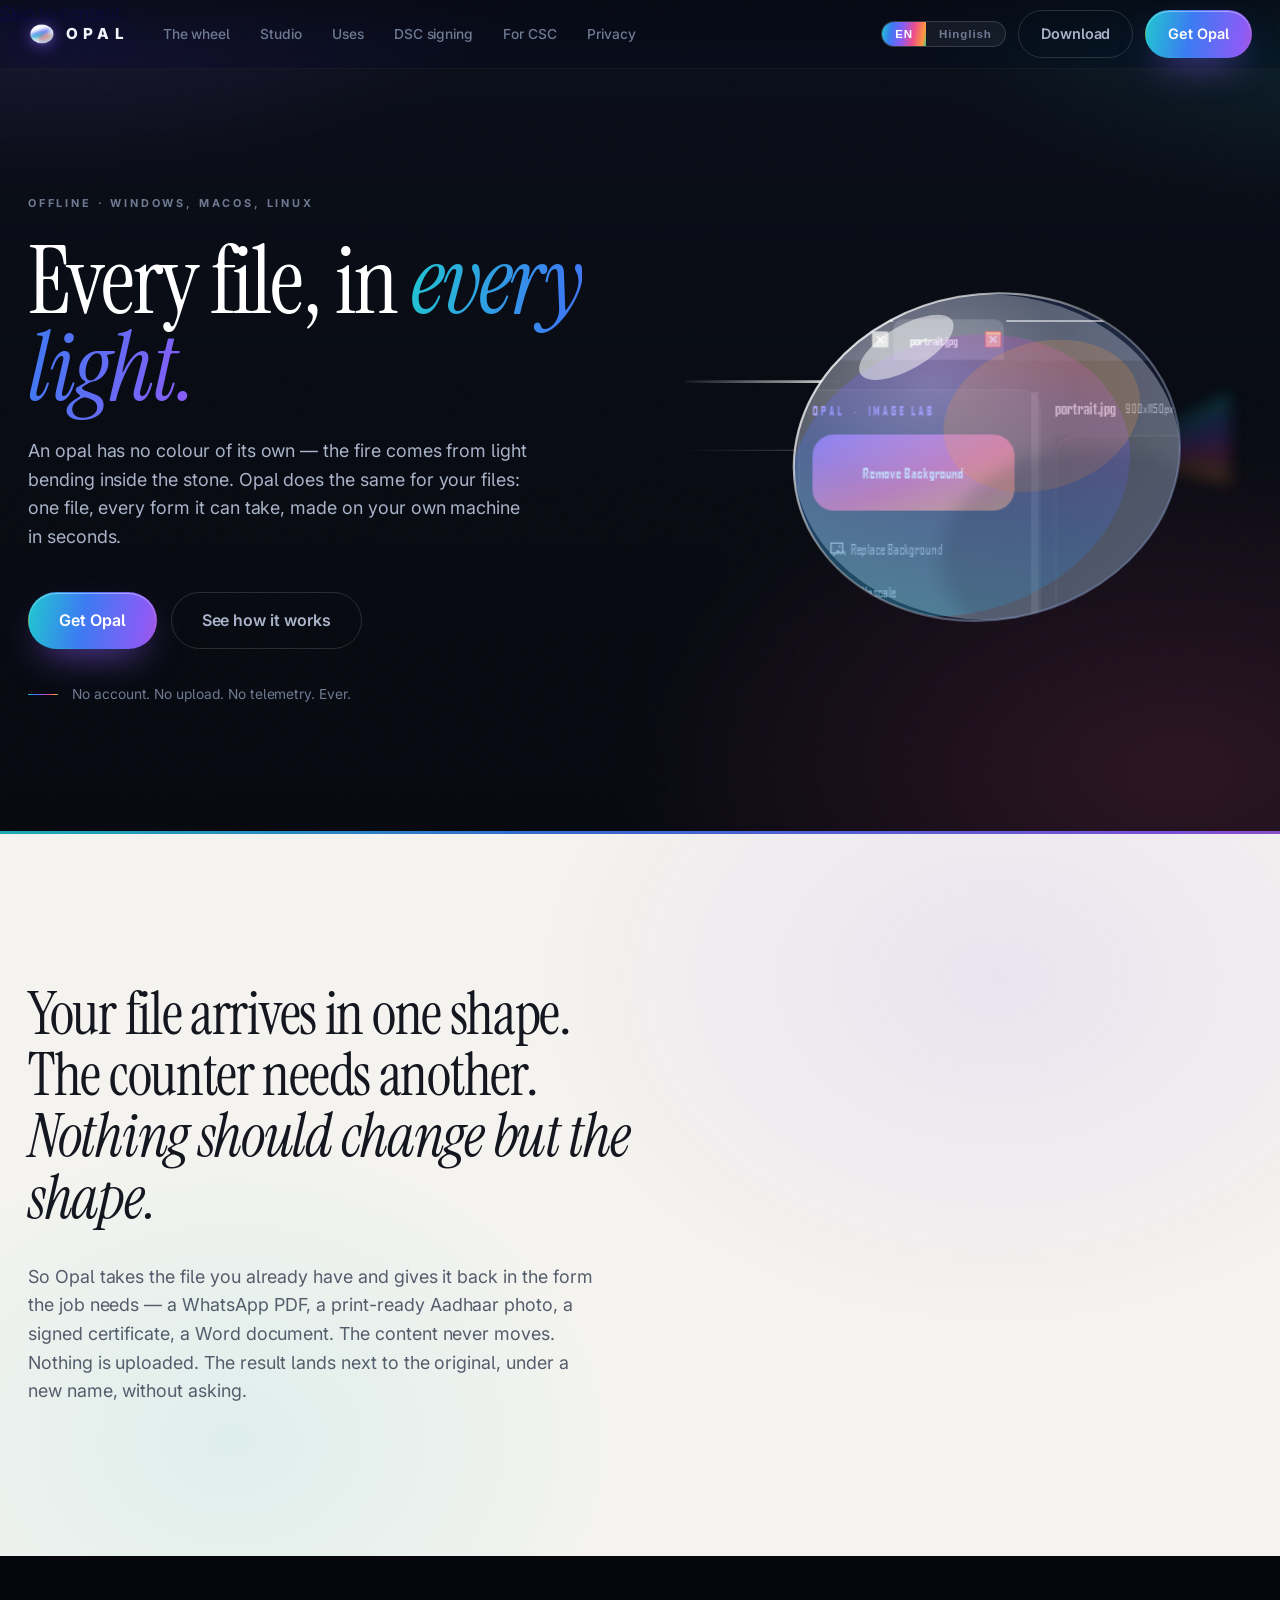
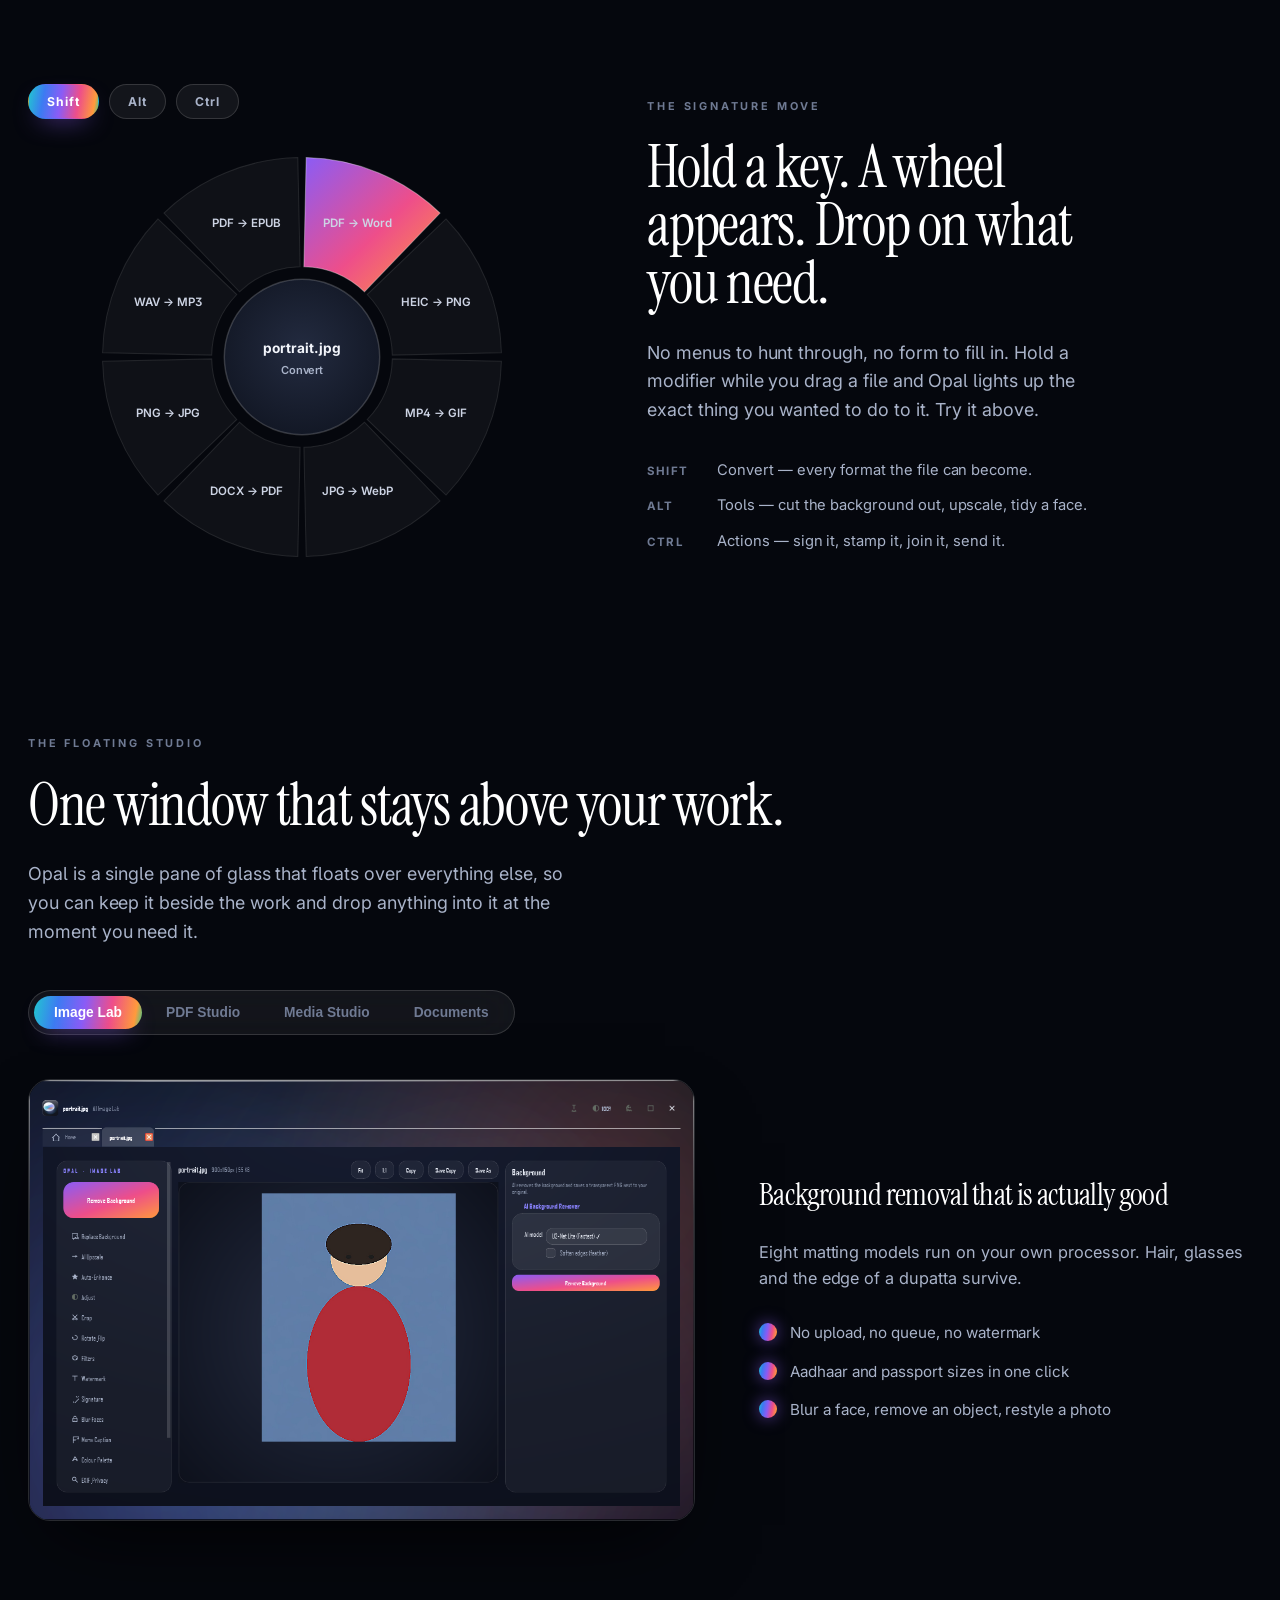
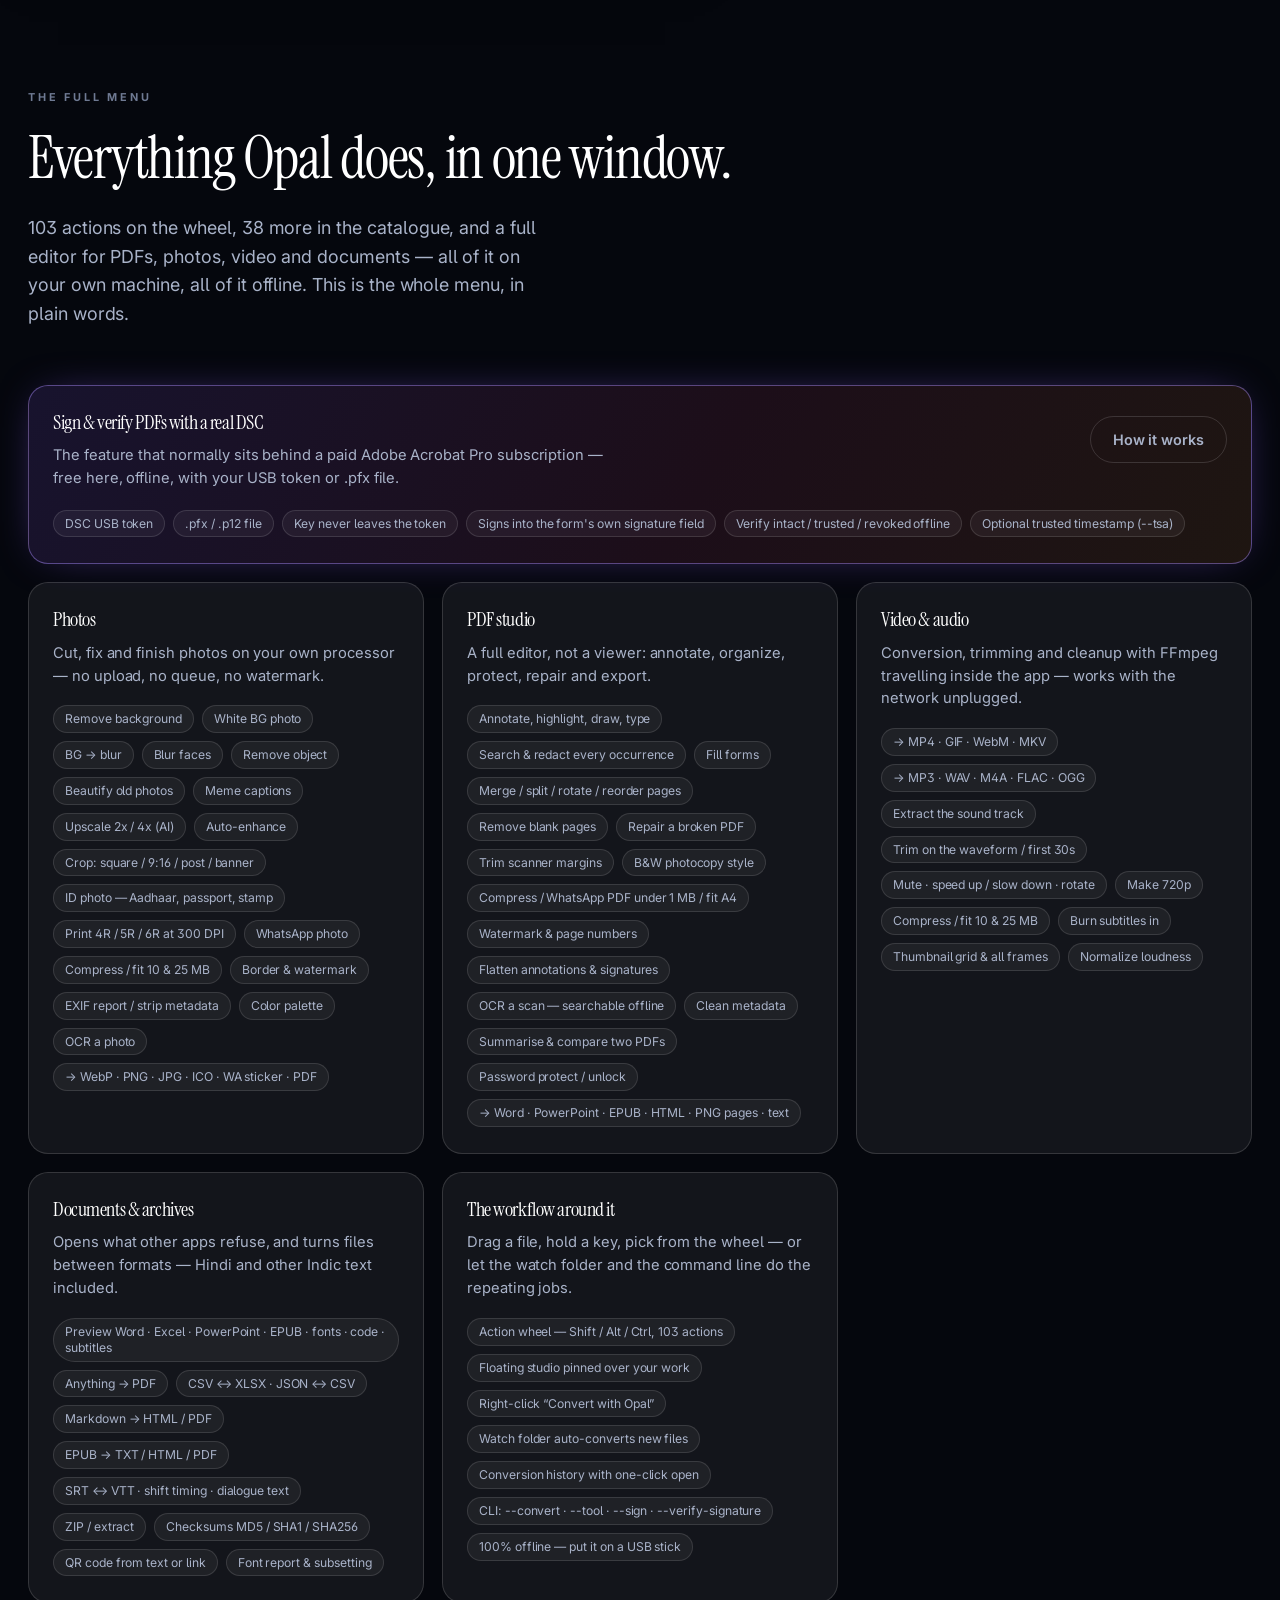
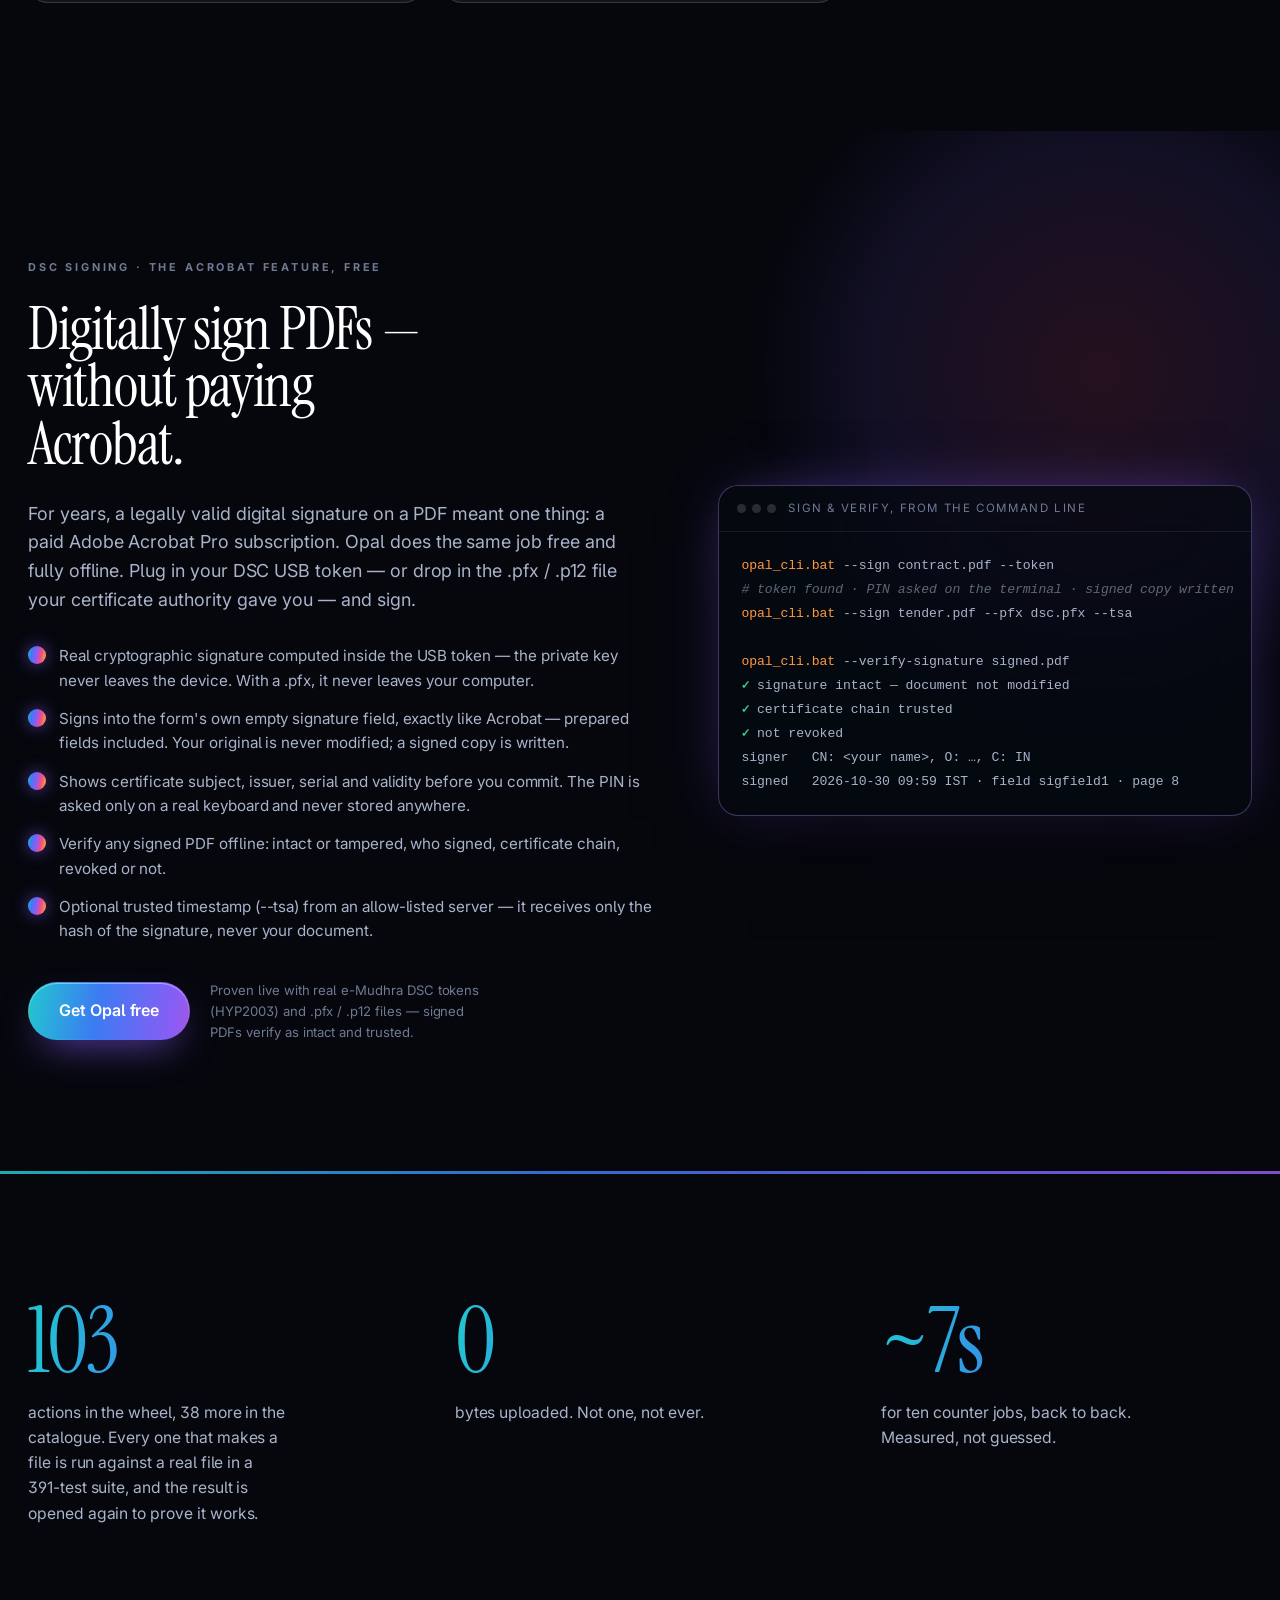
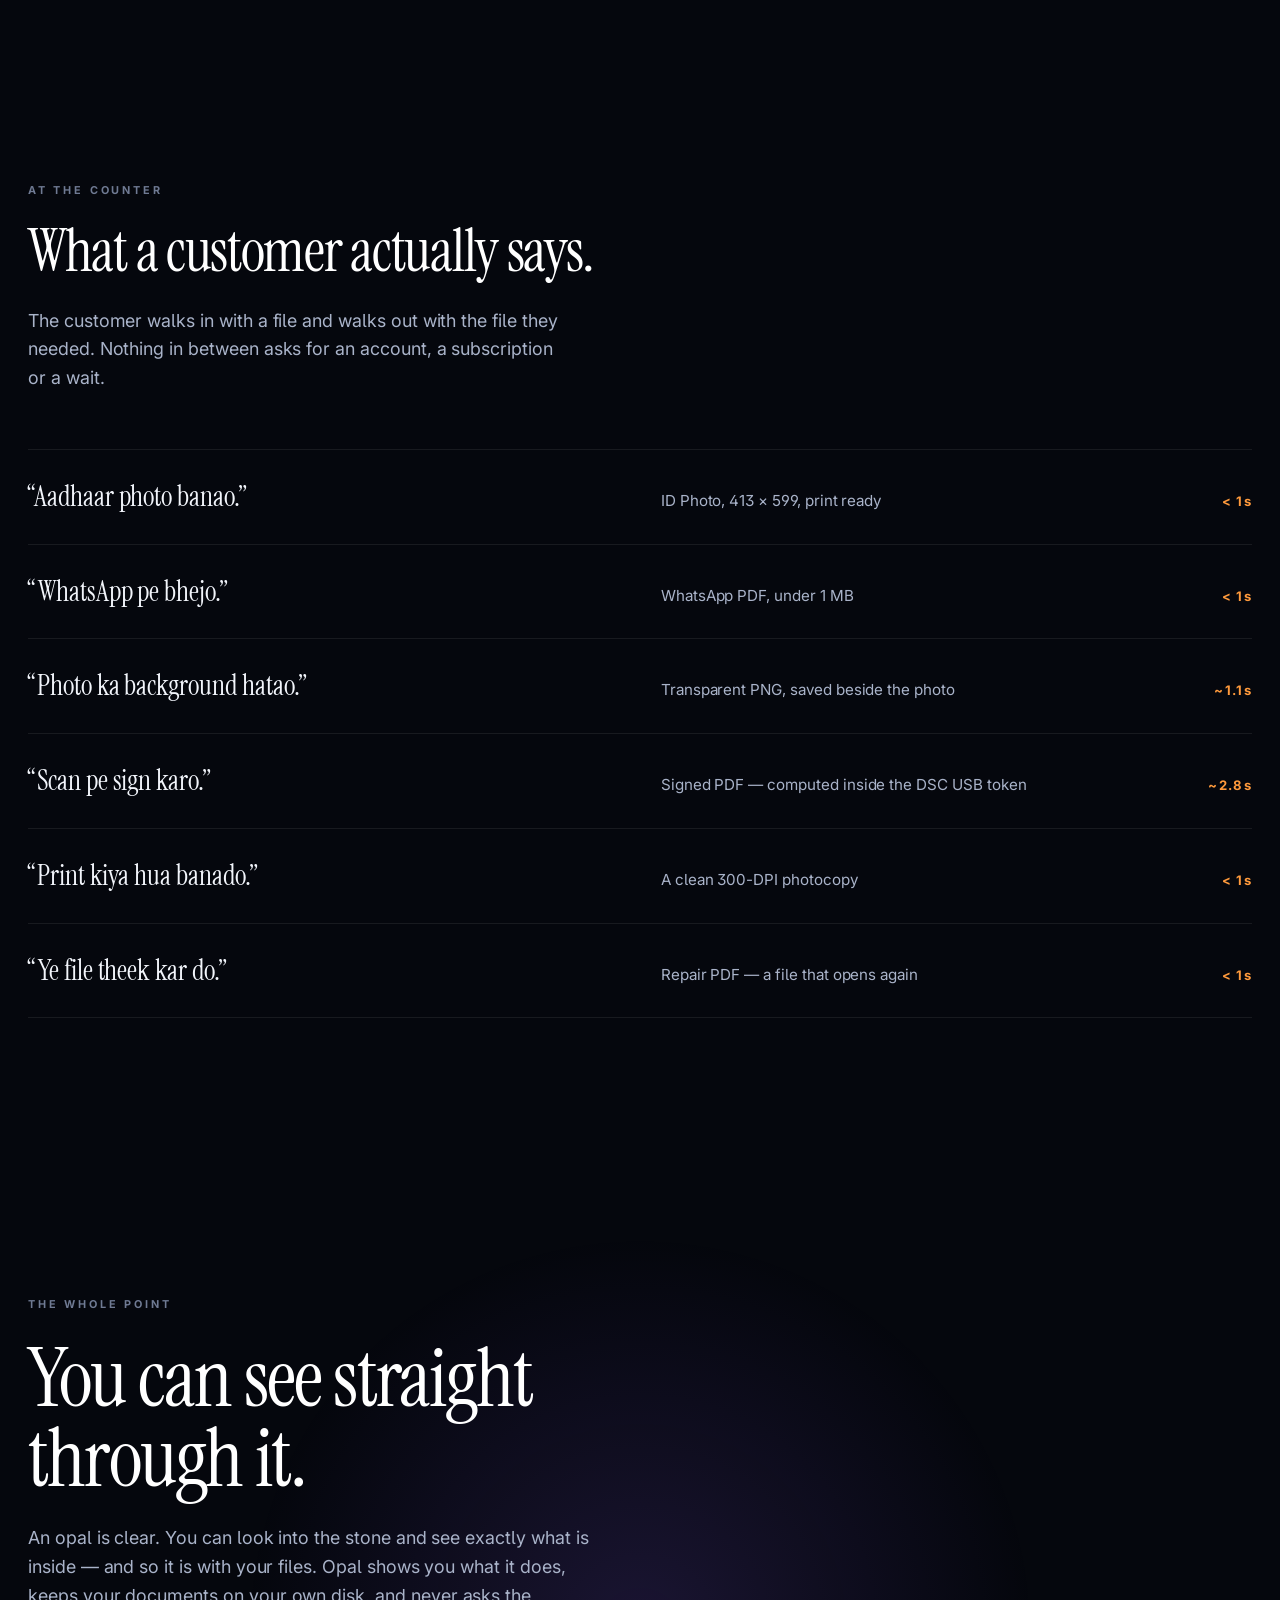
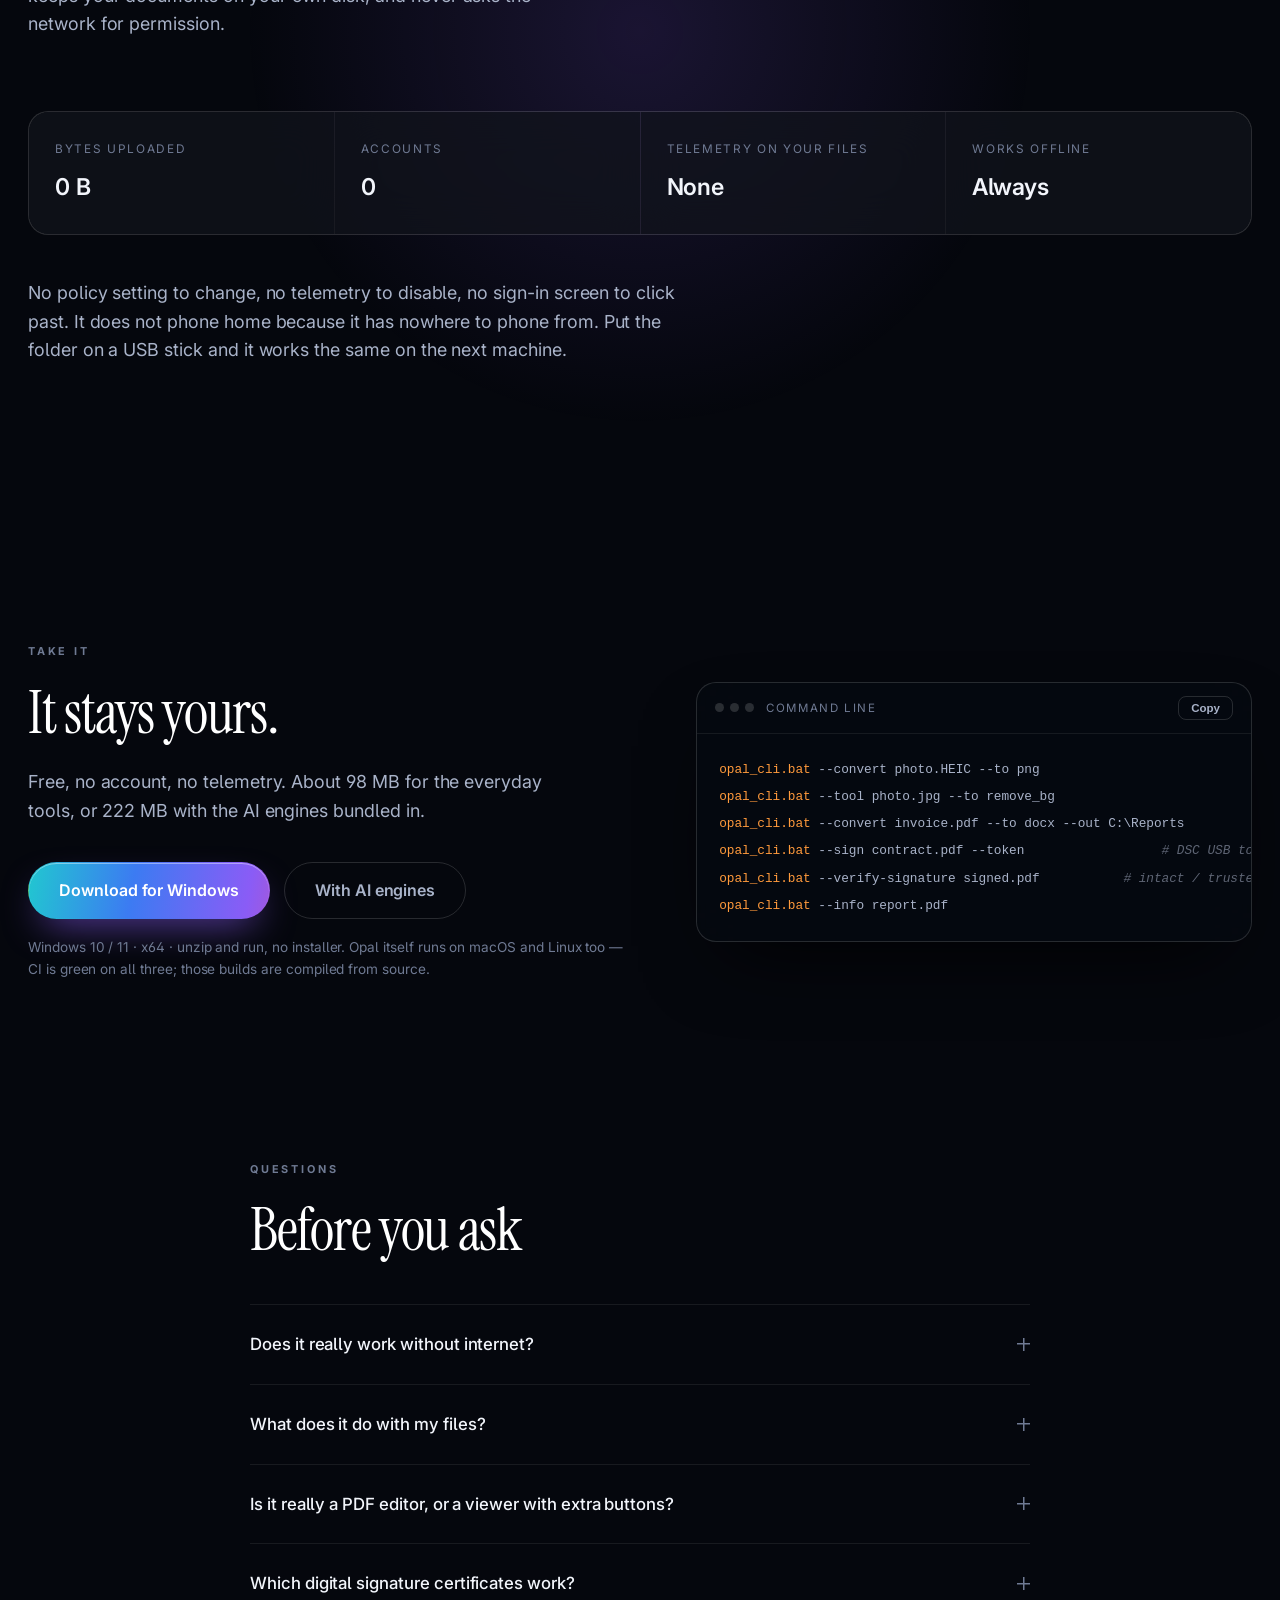
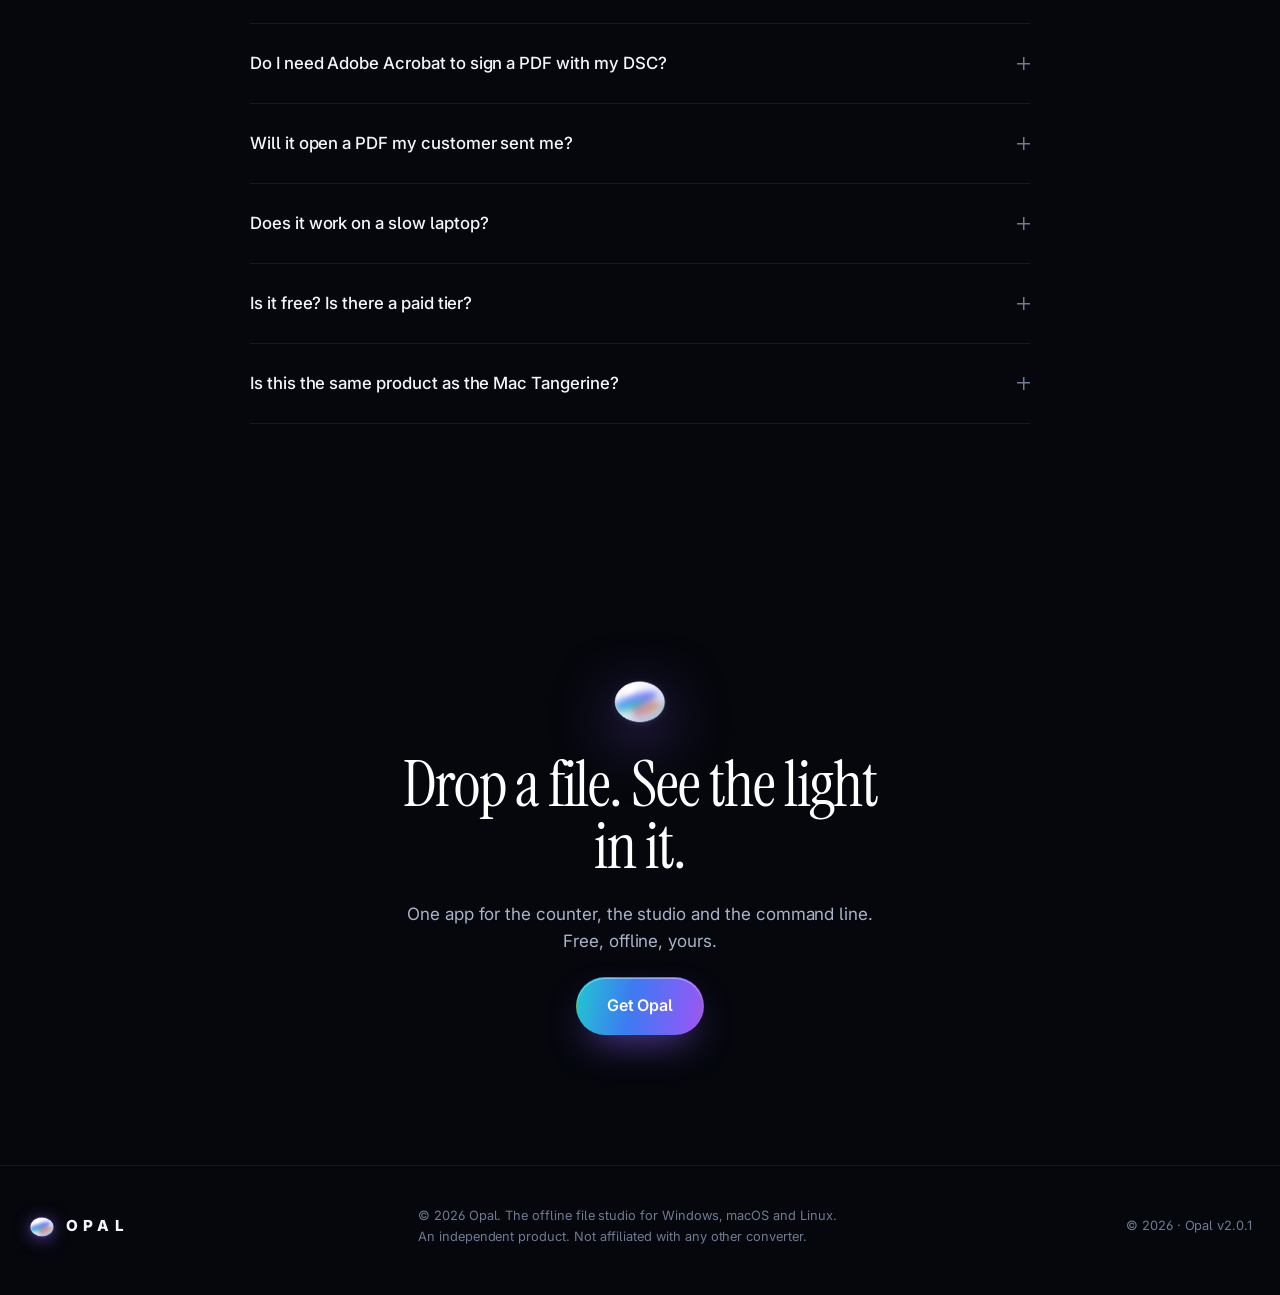
==== commit 3b4dd35f: "Website honesty pass: qualify the Acrobat line, mark macOS/Linux builds as from-source - PDF studio " ====
--- a/website/index.html
+++ b/website/index.html
@@ -265,9 +265,9 @@
       </div>
       <div class="studio-copy">
         <h3 data-en="A PDF editor, not a PDF viewer" data-hing="PDF viewer nahi, PDF editor">A PDF editor, not a PDF viewer</h3>
-        <p class="lede" data-en="Every tool Acrobat has, and a few it does not. Annotate, search &amp; redact, sign, verify signatures, fill, OCR a scan, compare two versions, flatten, protect."
-           data-hing="Acrobat ke saare tools, aur kuch jo uske paas nahi. Note, search &amp; redact, sign, signature verify, form bharo, scan OCR, do version compare, flatten, protect.">
-          Every tool Acrobat has, and a few it does not. Annotate, search &amp; redact, sign, verify signatures, fill, OCR a scan, compare two versions, flatten, protect.
+        <p class="lede" data-en="The everyday Acrobat job, done offline: annotate, search &amp; redact, sign, verify signatures, fill, OCR a scan, compare two versions, flatten, protect. MDP certification and LTV are on the roadmap."
+           data-hing="Roz ka Acrobat ka kaam, offline: note, search &amp; redact, sign, signature verify, form bharo, scan OCR, do version compare, flatten, protect. MDP certification aur LTV roadmap par hain.">
+          The everyday Acrobat job, done offline: annotate, search &amp; redact, sign, verify signatures, fill, OCR a scan, compare two versions, flatten, protect. MDP certification and LTV are on the roadmap.
         </p>
         <ul class="checklist">
           <li data-en="Sign with a real DSC — the plugged-in USB token or a .pfx / .p12 file; the key never leaves the token" data-hing="Asli DSC se sign — lagaya hua USB token ya .pfx / .p12 file; key kabhi token se bahar nahi niklti">Sign with a real DSC — the plugged-in USB token or a .pfx / .p12 file; the key never leaves the token</li>
@@ -638,8 +638,9 @@
           <span data-en="With AI engines" data-hing="AI engines ke saath">With AI engines</span>
         </a>
       </div>
-      <p class="download-note" data-en="Windows 10 / 11 · macOS · Linux · x64 · unzip and run, no installer" data-hing="Windows 10 / 11 · macOS · Linux · x64 · unzip karke chalao, koi installer nahi">
-        Windows 10 / 11 · macOS · Linux · x64 · unzip and run, no installer
+      <p class="download-note" data-en="Windows 10 / 11 · x64 · unzip and run, no installer. Opal itself runs on macOS and Linux too — CI is green on all three; those builds are compiled from source."
+         data-hing="Windows 10 / 11 · x64 · unzip karke chalao, koi installer nahi. Opal macOS aur Linux par bhi chalta hai — teeno par CI green hai; woh builds source se compile hote hain.">
+        Windows 10 / 11 · x64 · unzip and run, no installer. Opal itself runs on macOS and Linux too — CI is green on all three; those builds are compiled from source.
       </p>
     </div>
 
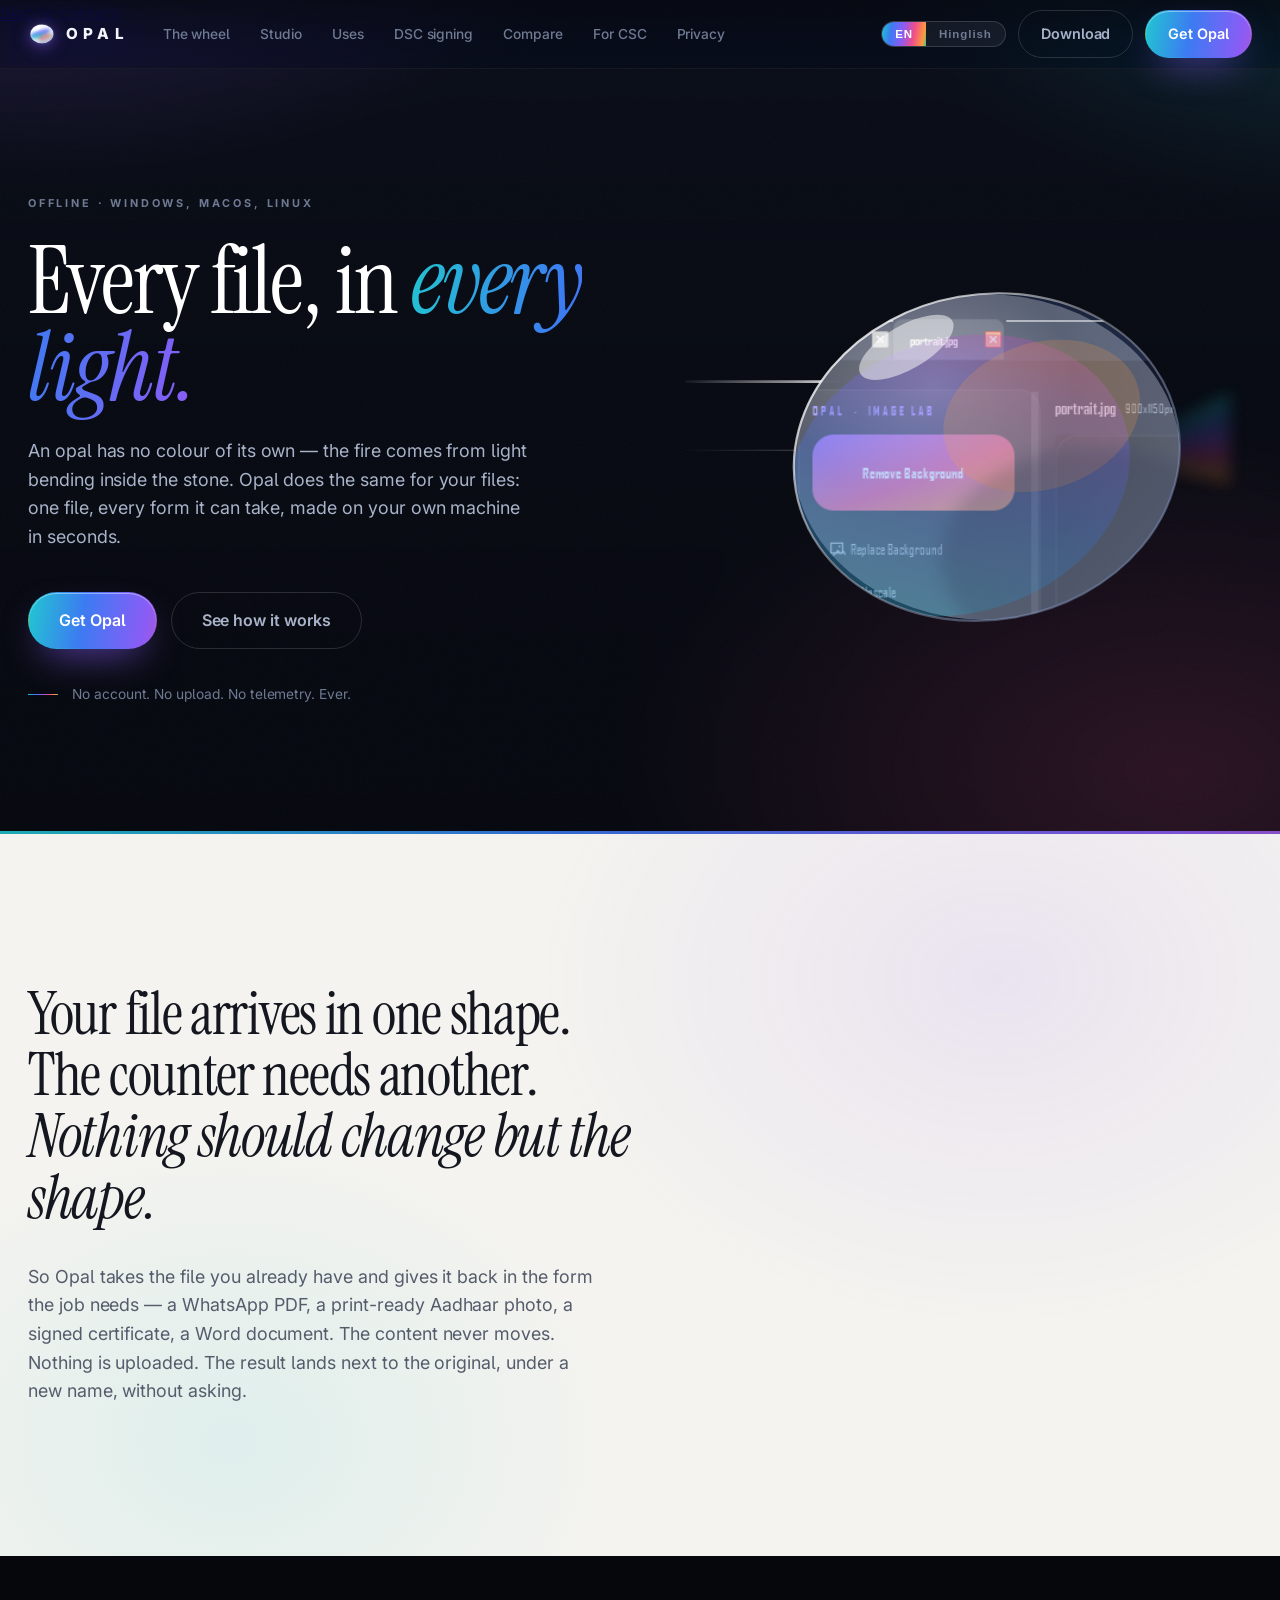
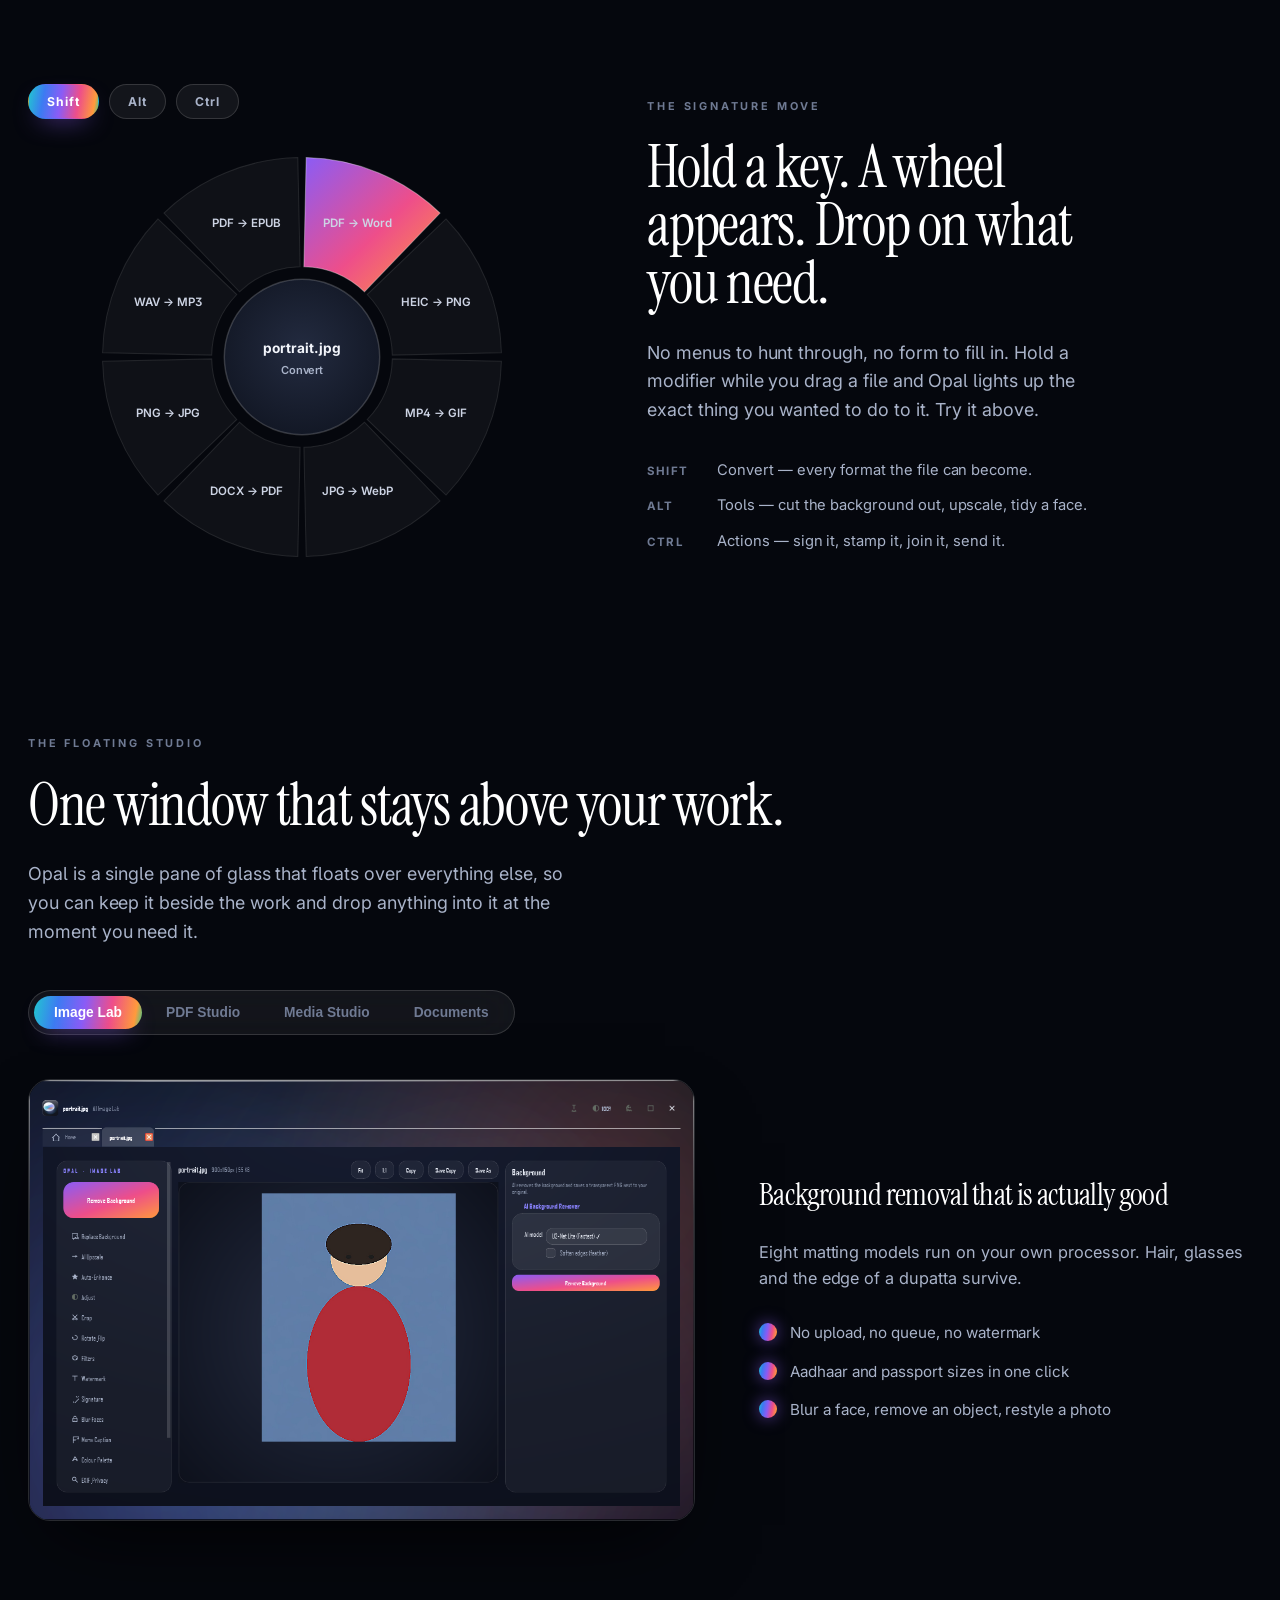
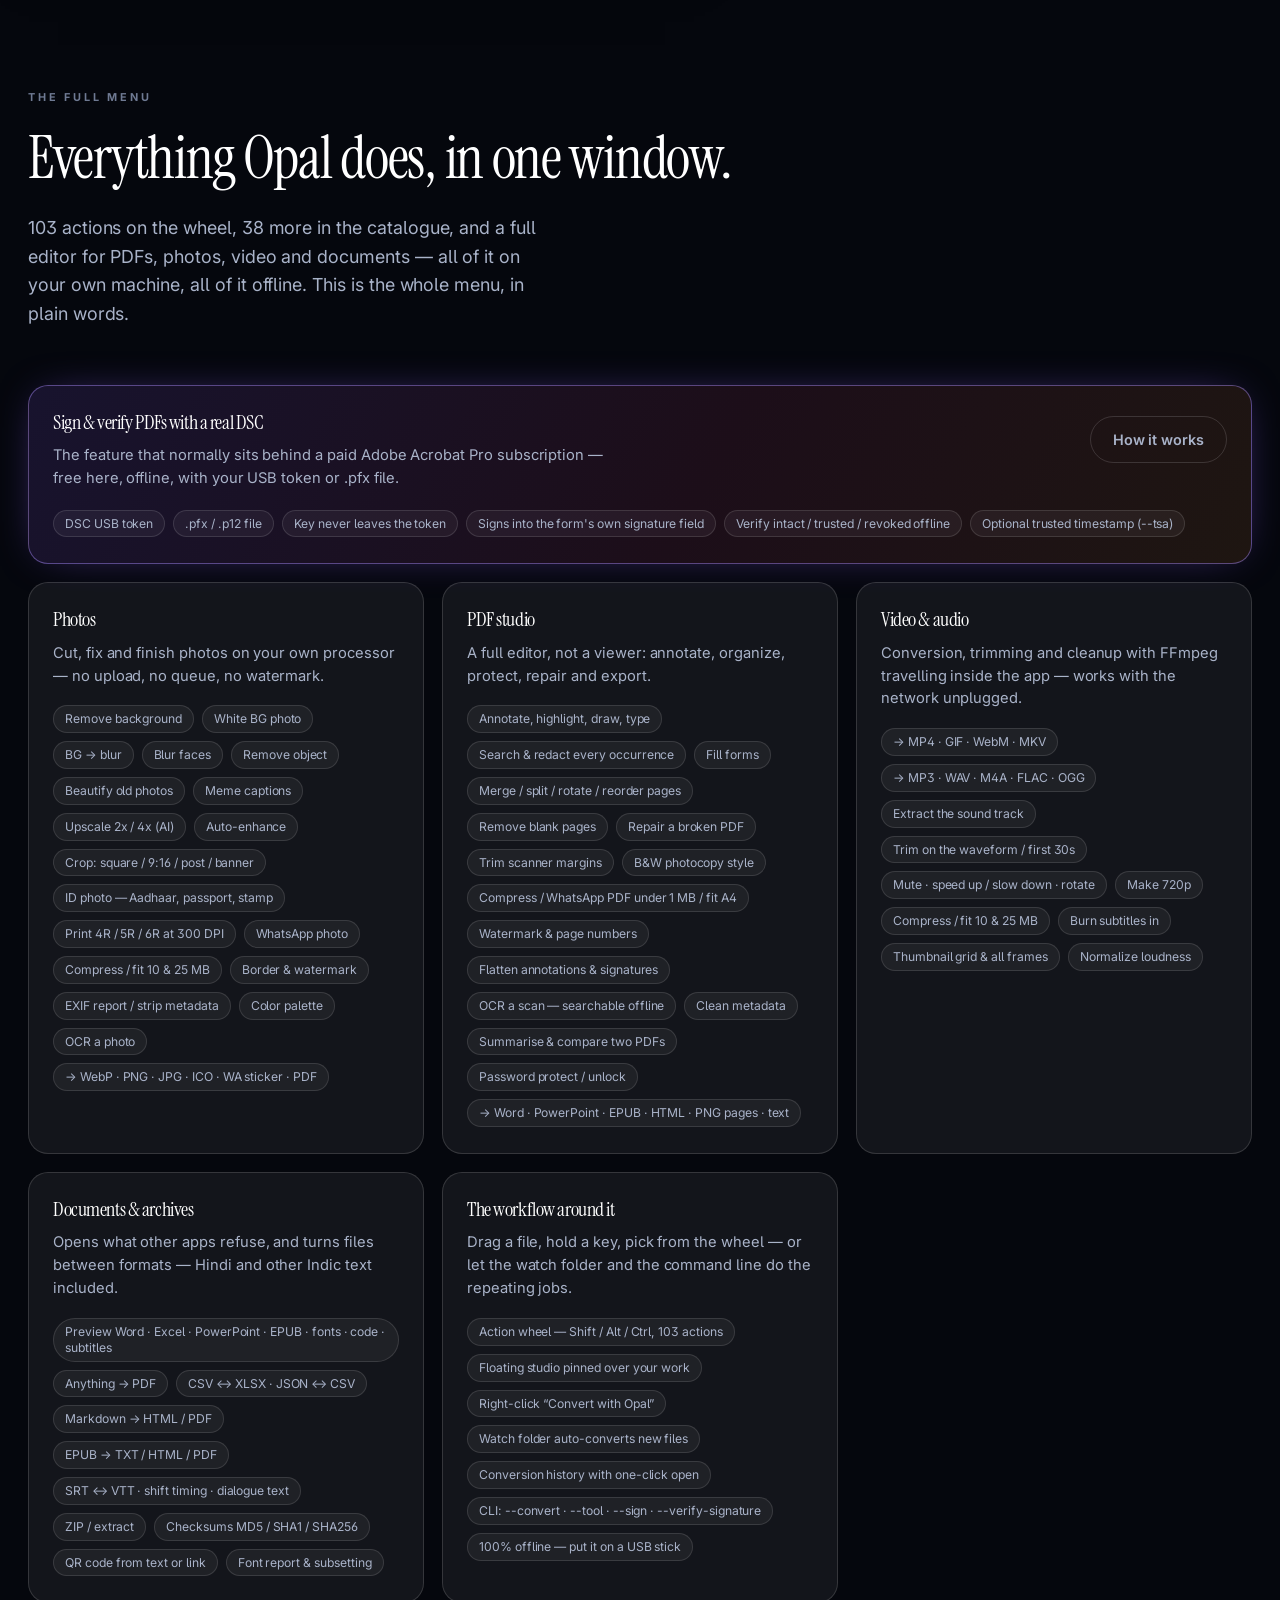
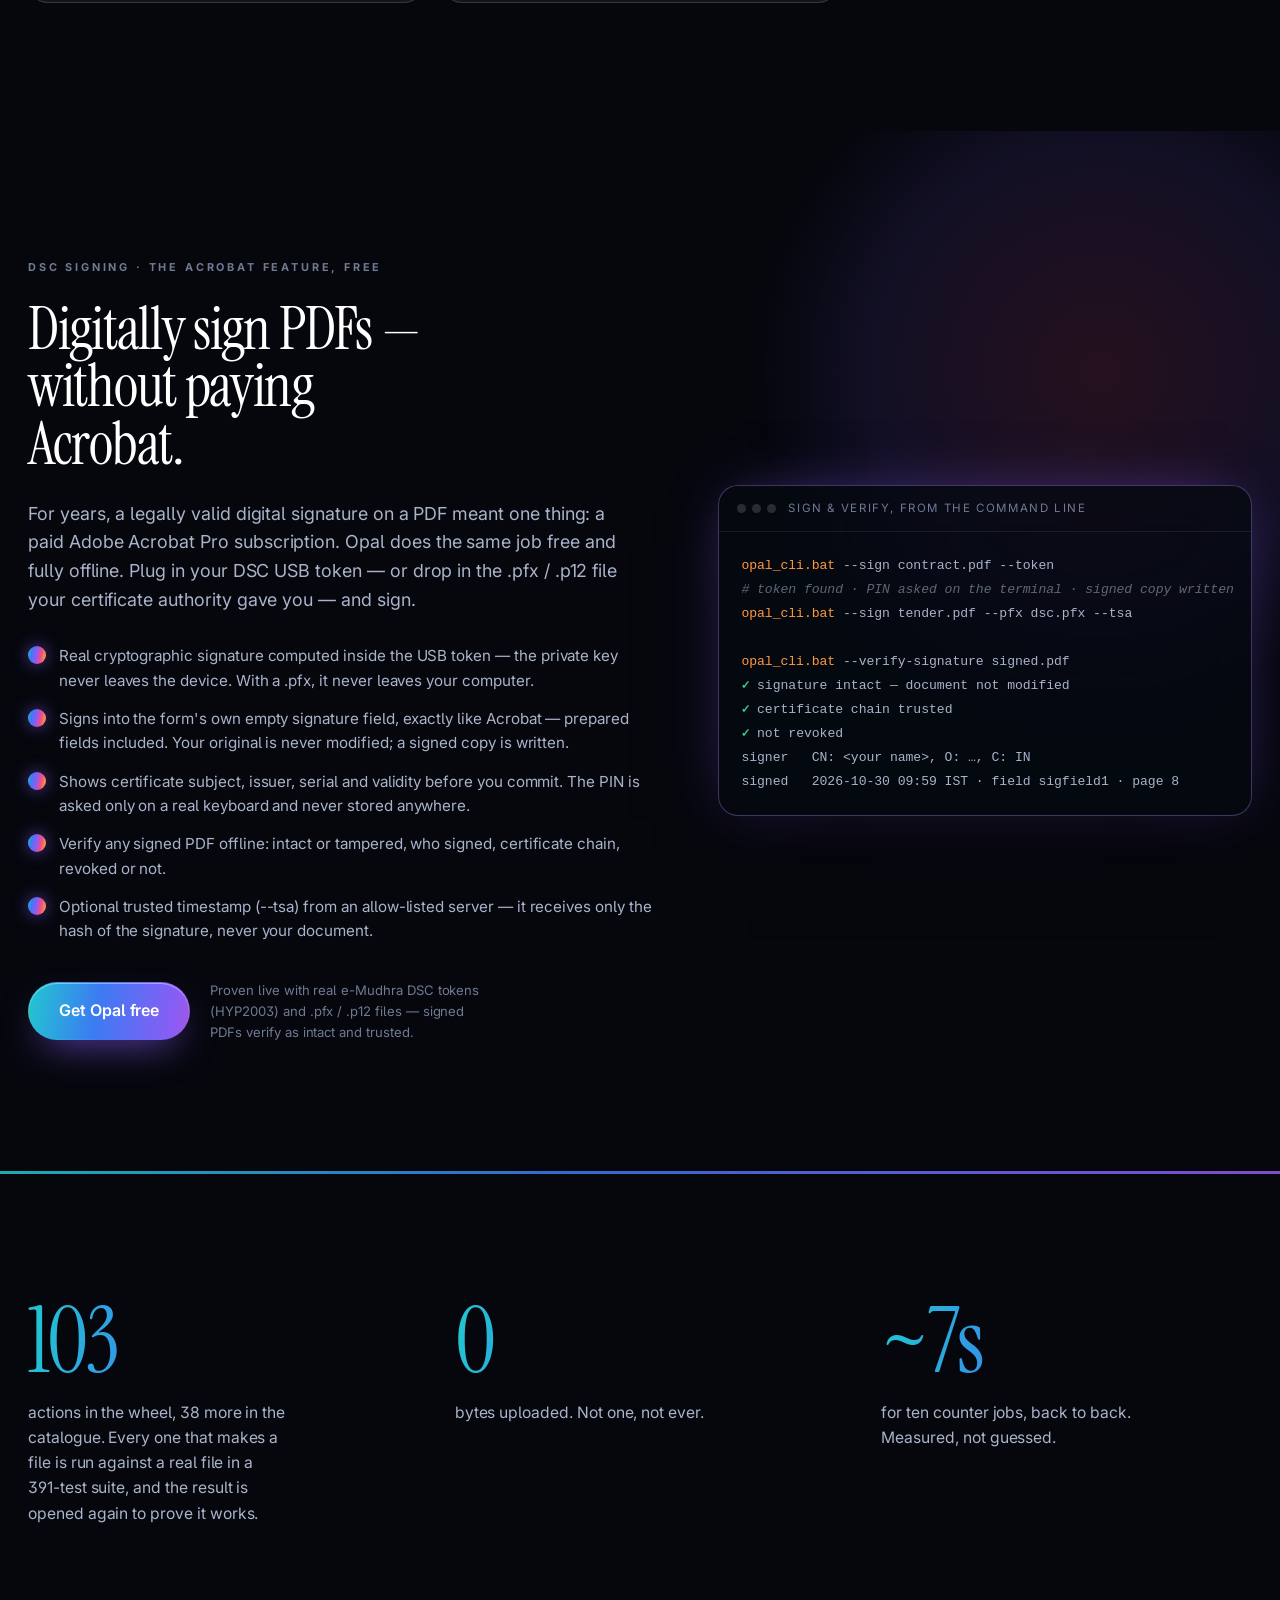
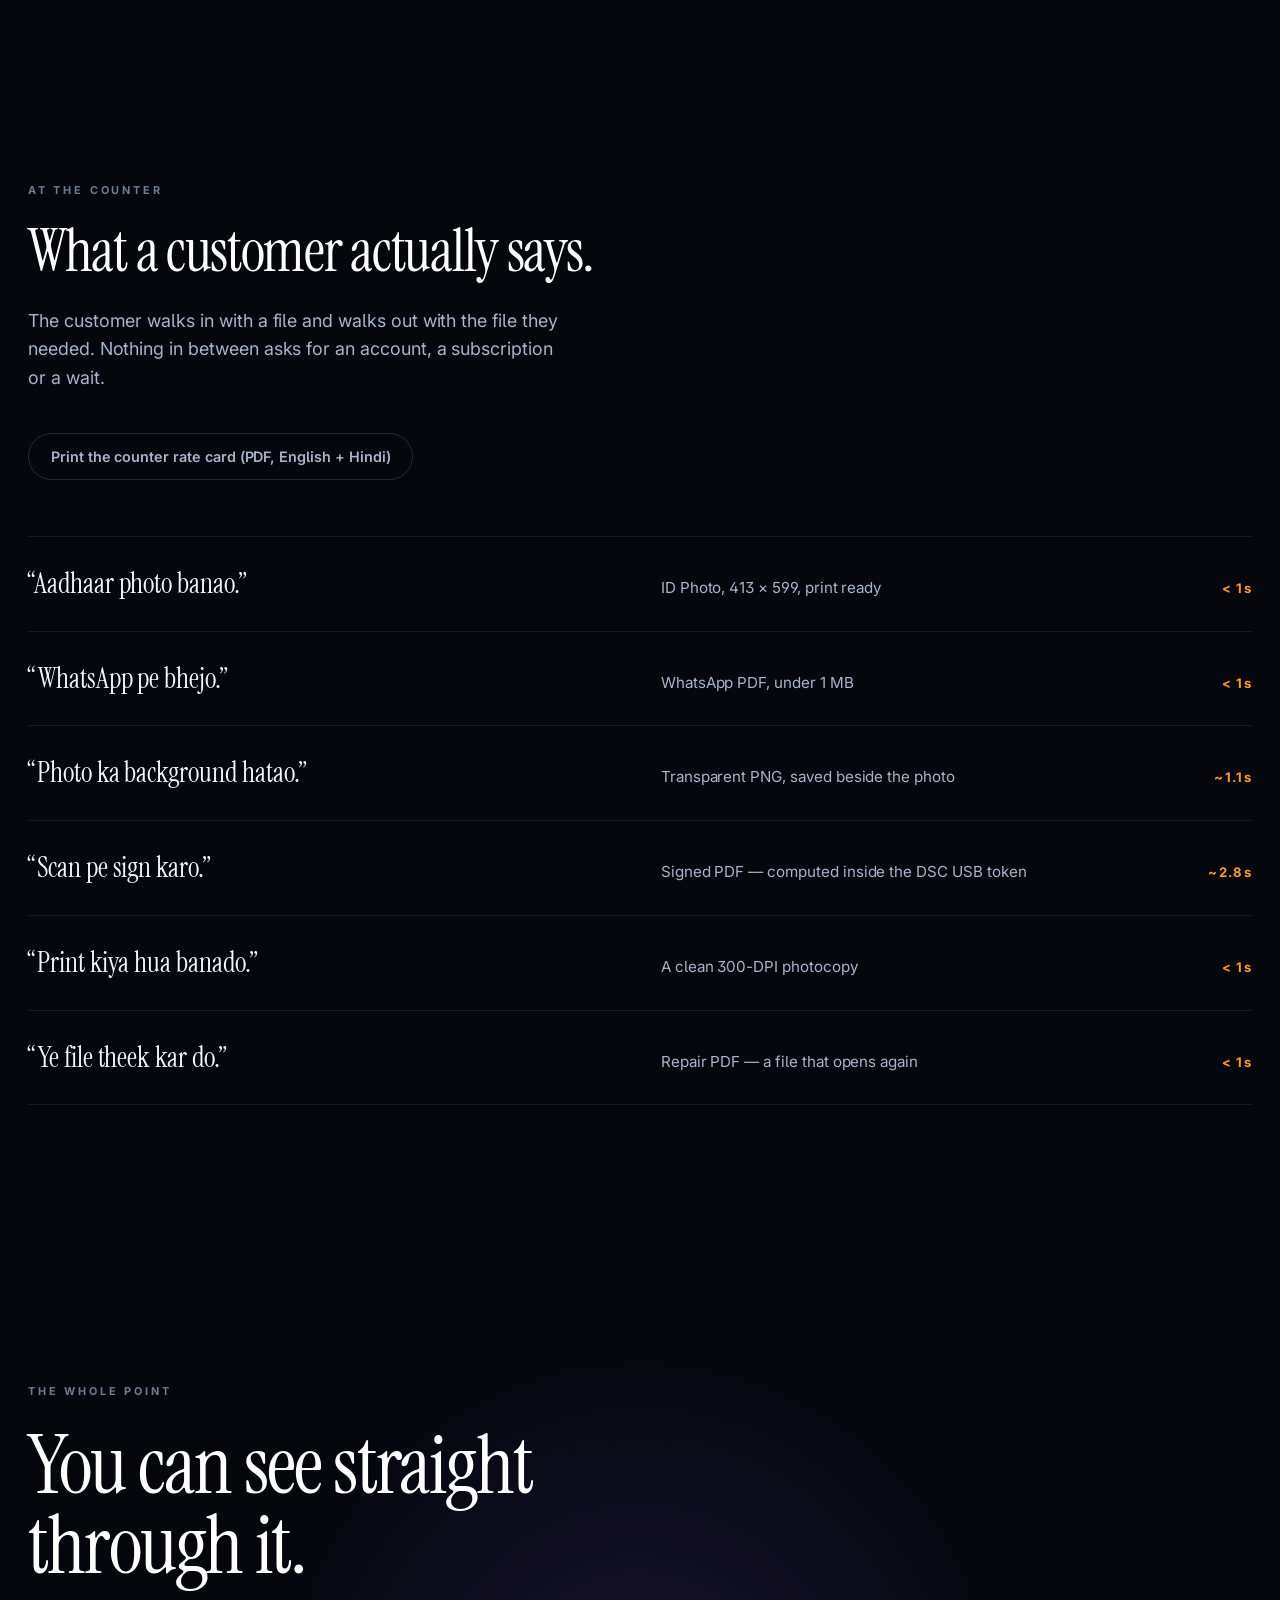
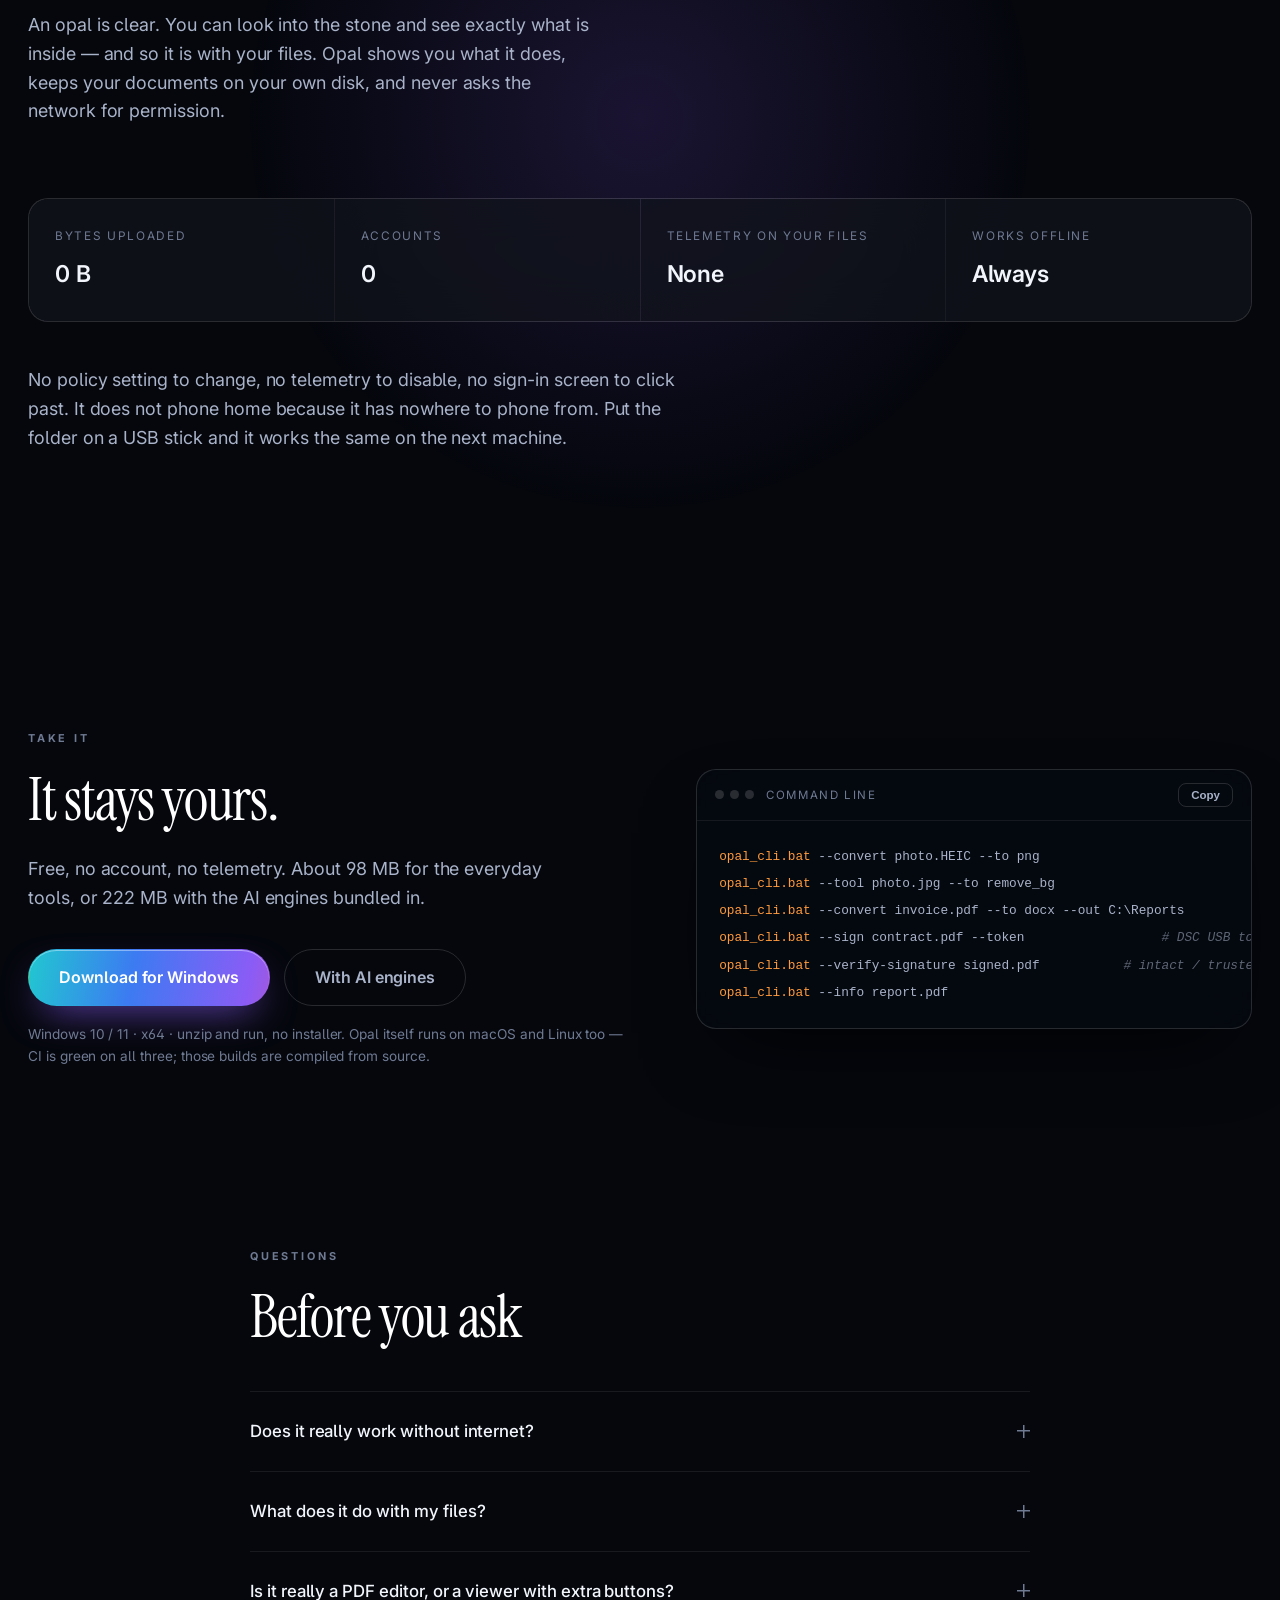
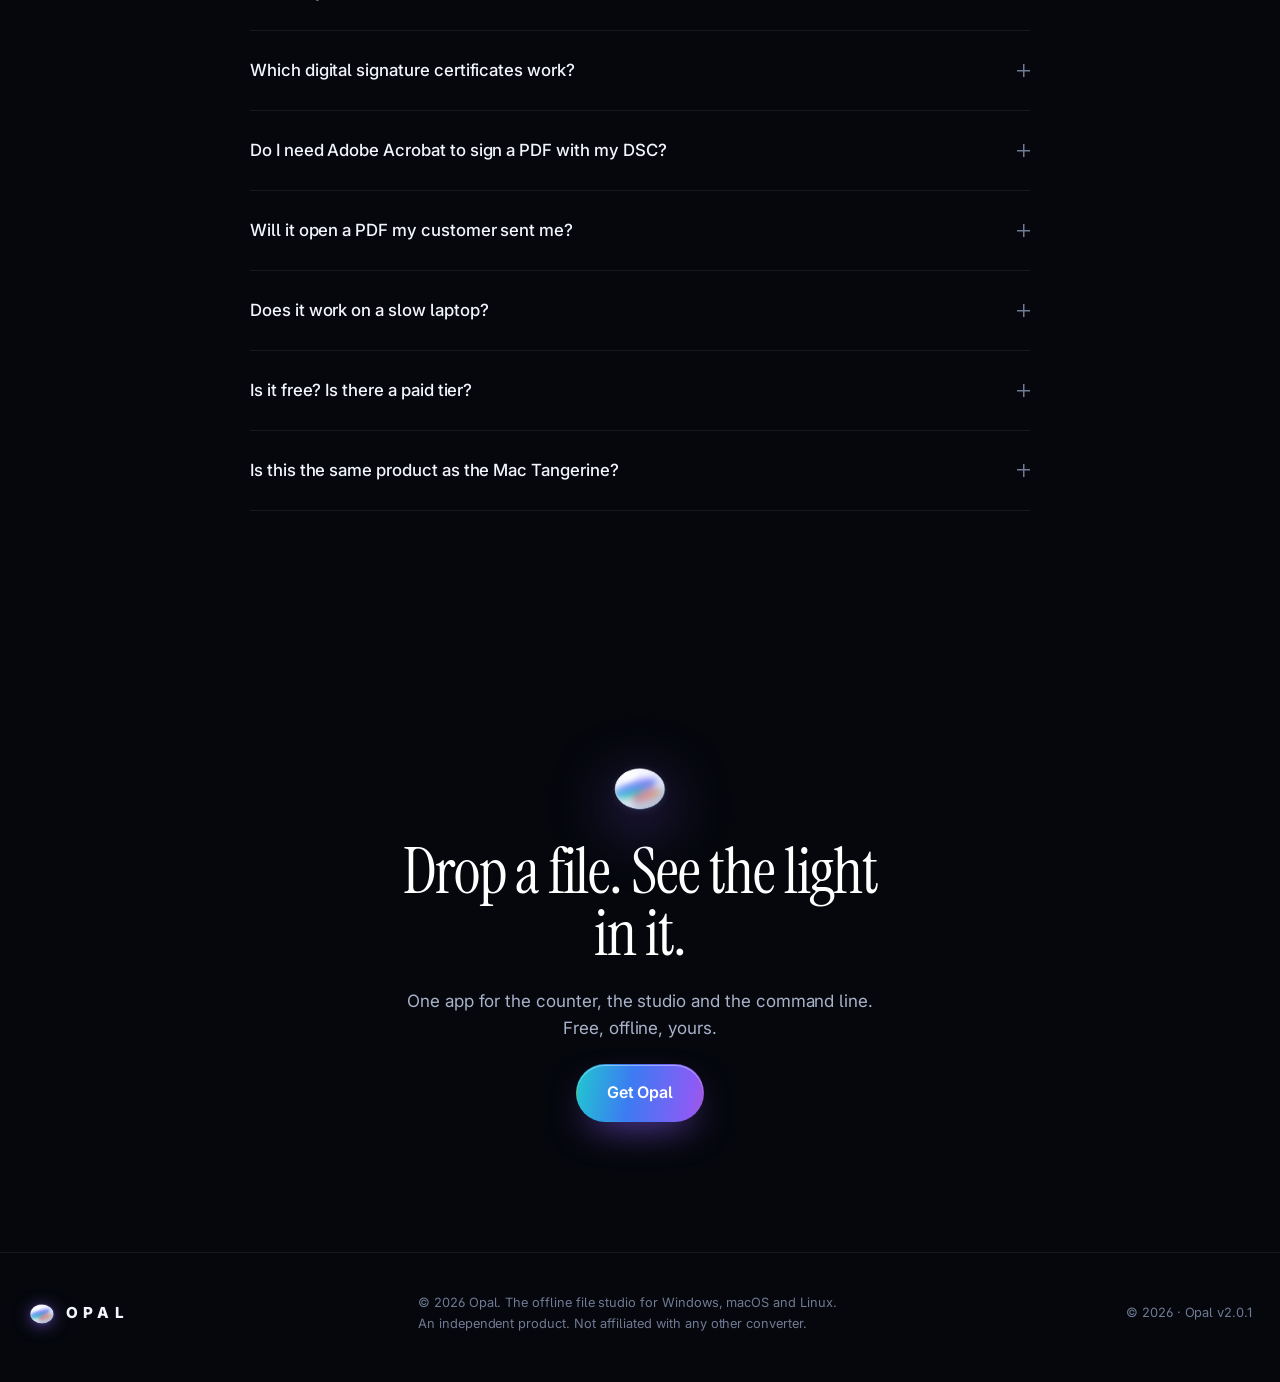
==== commit df8d3a79: "Marketing launch kit: vs-rivals scoreboard page, wheel GIF, CSC rate card, press kit, plan - website" ====
--- a/website/index.html
+++ b/website/index.html
@@ -35,6 +35,7 @@
       <a href="#studio">Studio</a>
       <a href="#uses">Uses</a>
       <a href="#dsc">DSC signing</a>
+      <a href="compare.html">Compare</a>
       <a href="#counter">For CSC</a>
       <a href="#privacy">Privacy</a>
     </nav>
@@ -560,7 +561,14 @@
       The customer walks in with a file and walks out with the file they needed. Nothing in between asks for an account, a subscription or a wait.
     </p>
 
-    <div class="counter-list reveal" data-reveal-delay="2" style="margin-top: 56px;">
+      <p class="reveal" data-reveal-delay="2" style="margin-top: 40px;">
+        <a class="btn btn-quiet" href="assets/counter-ratecard.pdf" download
+           data-en="Print the counter rate card (PDF, English + Hindi)" data-hing="Counter rate card print karo (PDF, English + Hindi)">
+          Print the counter rate card (PDF, English + Hindi)
+        </a>
+      </p>
+
+      <div class="counter-list reveal" data-reveal-delay="2" style="margin-top: 56px;">
       <div class="counter-row">
         <span class="counter-ask" data-en="“Aadhaar photo banao.”" data-hing="“Aadhaar photo banao.”">“Aadhaar photo banao.”</span>
         <span class="counter-tool" data-en="ID Photo, 413 × 599, print ready" data-hing="ID Photo, 413 × 599, print ke liye taiyaar">ID Photo, 413 × 599, print ready</span>
--- a/website/css/styles.css
+++ b/website/css/styles.css
@@ -838,3 +838,55 @@
   .use-feature-head { flex-direction: column; gap: 14px; }
   .dsc-cta { align-items: flex-start; flex-direction: column; gap: 14px; }
 }
+
+/* ------------------------------------------------------------- compare -- */
+.cmp-wrap {
+  border: 1px solid var(--glass-edge);
+  border-radius: 20px;
+  background: rgba(10, 13, 22, 0.72);
+  backdrop-filter: blur(20px);
+  -webkit-backdrop-filter: blur(20px);
+  overflow: hidden;
+}
+.cmp-table { width: 100%; border-collapse: collapse; font-size: 0.88rem; min-width: 880px; }
+.cmp-table th {
+  text-align: left;
+  font-size: 0.72rem;
+  letter-spacing: 0.12em;
+  text-transform: uppercase;
+  color: var(--text-faint);
+  padding: 16px 18px;
+  border-bottom: 1px solid rgba(255, 255, 255, 0.1);
+  background: rgba(255, 255, 255, 0.03);
+}
+.cmp-table td {
+  padding: 14px 18px;
+  border-bottom: 1px solid rgba(255, 255, 255, 0.06);
+  color: var(--text-dim);
+  vertical-align: top;
+}
+.cmp-table tbody tr:last-child td { border-bottom: none; }
+.cmp-table td b { color: var(--text); font-weight: 600; }
+.cmp-table .yes { color: var(--fire-green); font-weight: 600; }
+.cmp-table .no { color: #e0798f; }
+.cmp-table tr.cmp-opal td {
+  background: linear-gradient(120deg, rgba(138, 92, 246, 0.16), rgba(238, 78, 138, 0.10) 60%, rgba(255, 154, 60, 0.10));
+  color: var(--text);
+}
+.cmp-table tr.cmp-opal td.yes { color: #7fe6b2; }
+.cmp-note { padding: 14px 18px; font-size: 0.78rem; color: var(--text-faint); border-top: 1px solid rgba(255, 255, 255, 0.08); margin: 0; }
+
+.win-grid { display: grid; grid-template-columns: 1fr 1fr; gap: 18px; }
+.win-card {
+  border: 1px solid rgba(55, 201, 138, 0.35);
+  background: rgba(55, 201, 138, 0.05);
+  border-radius: 20px;
+  padding: 28px 26px;
+}
+.win-card--gap { border-color: rgba(255, 154, 60, 0.35); background: rgba(255, 154, 60, 0.05); }
+.win-card h3 { margin: 0 0 6px; font-size: 1.3rem; }
+.win-card .checklist { margin-top: 18px; }
+
+@media (max-width: 900px) {
+  .win-grid { grid-template-columns: 1fr; }
+}
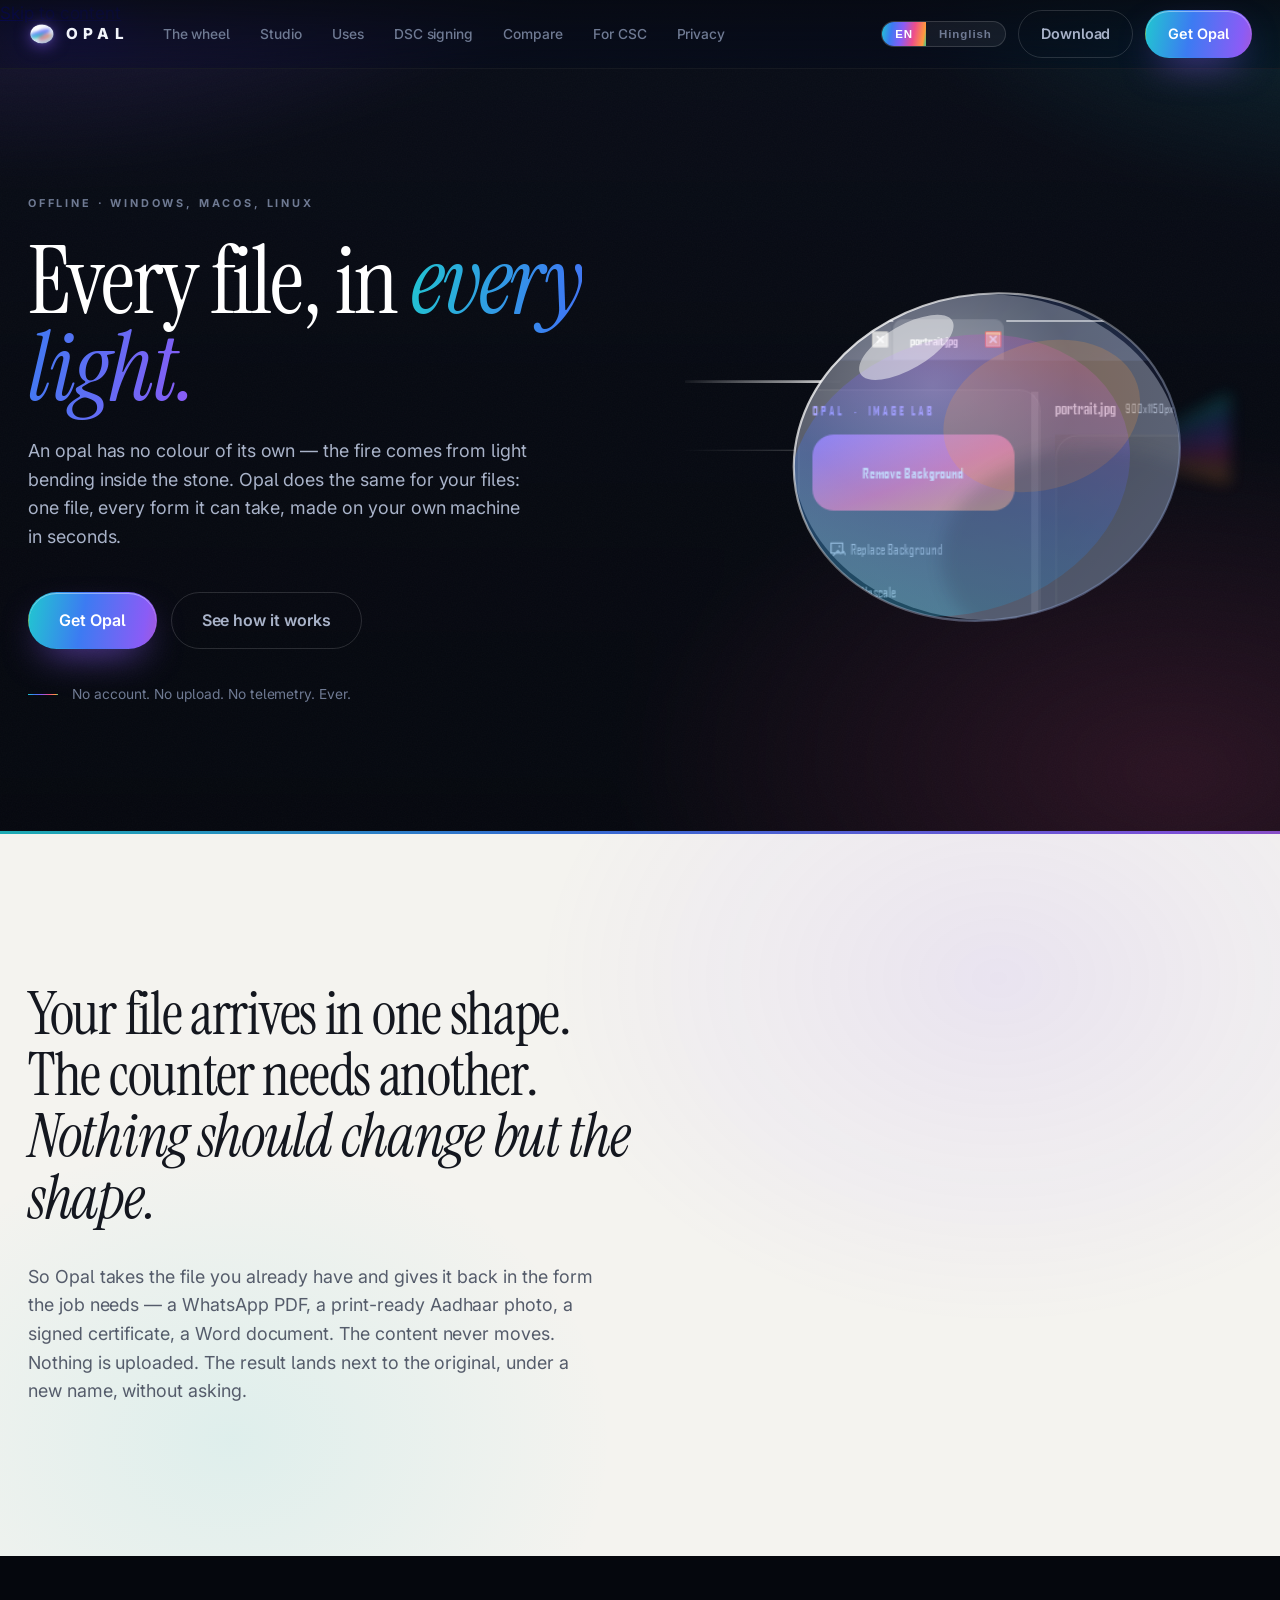
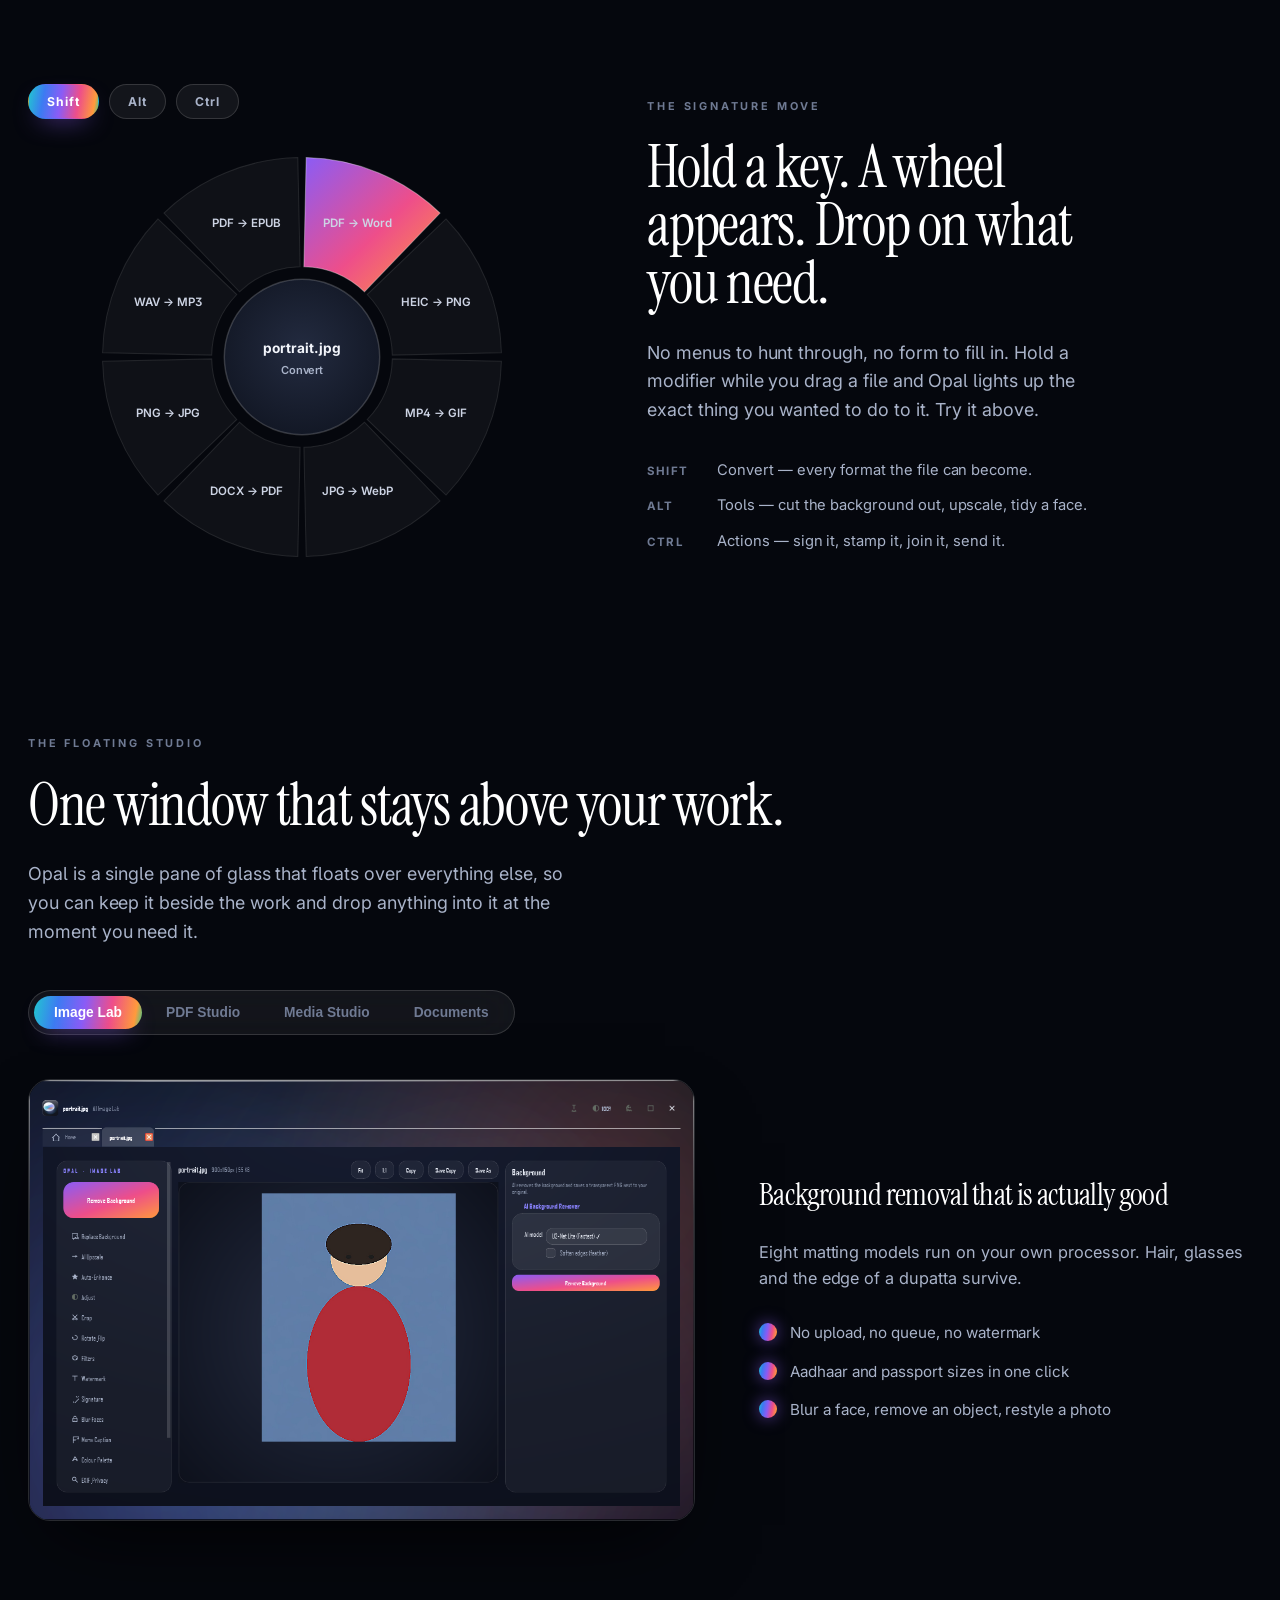
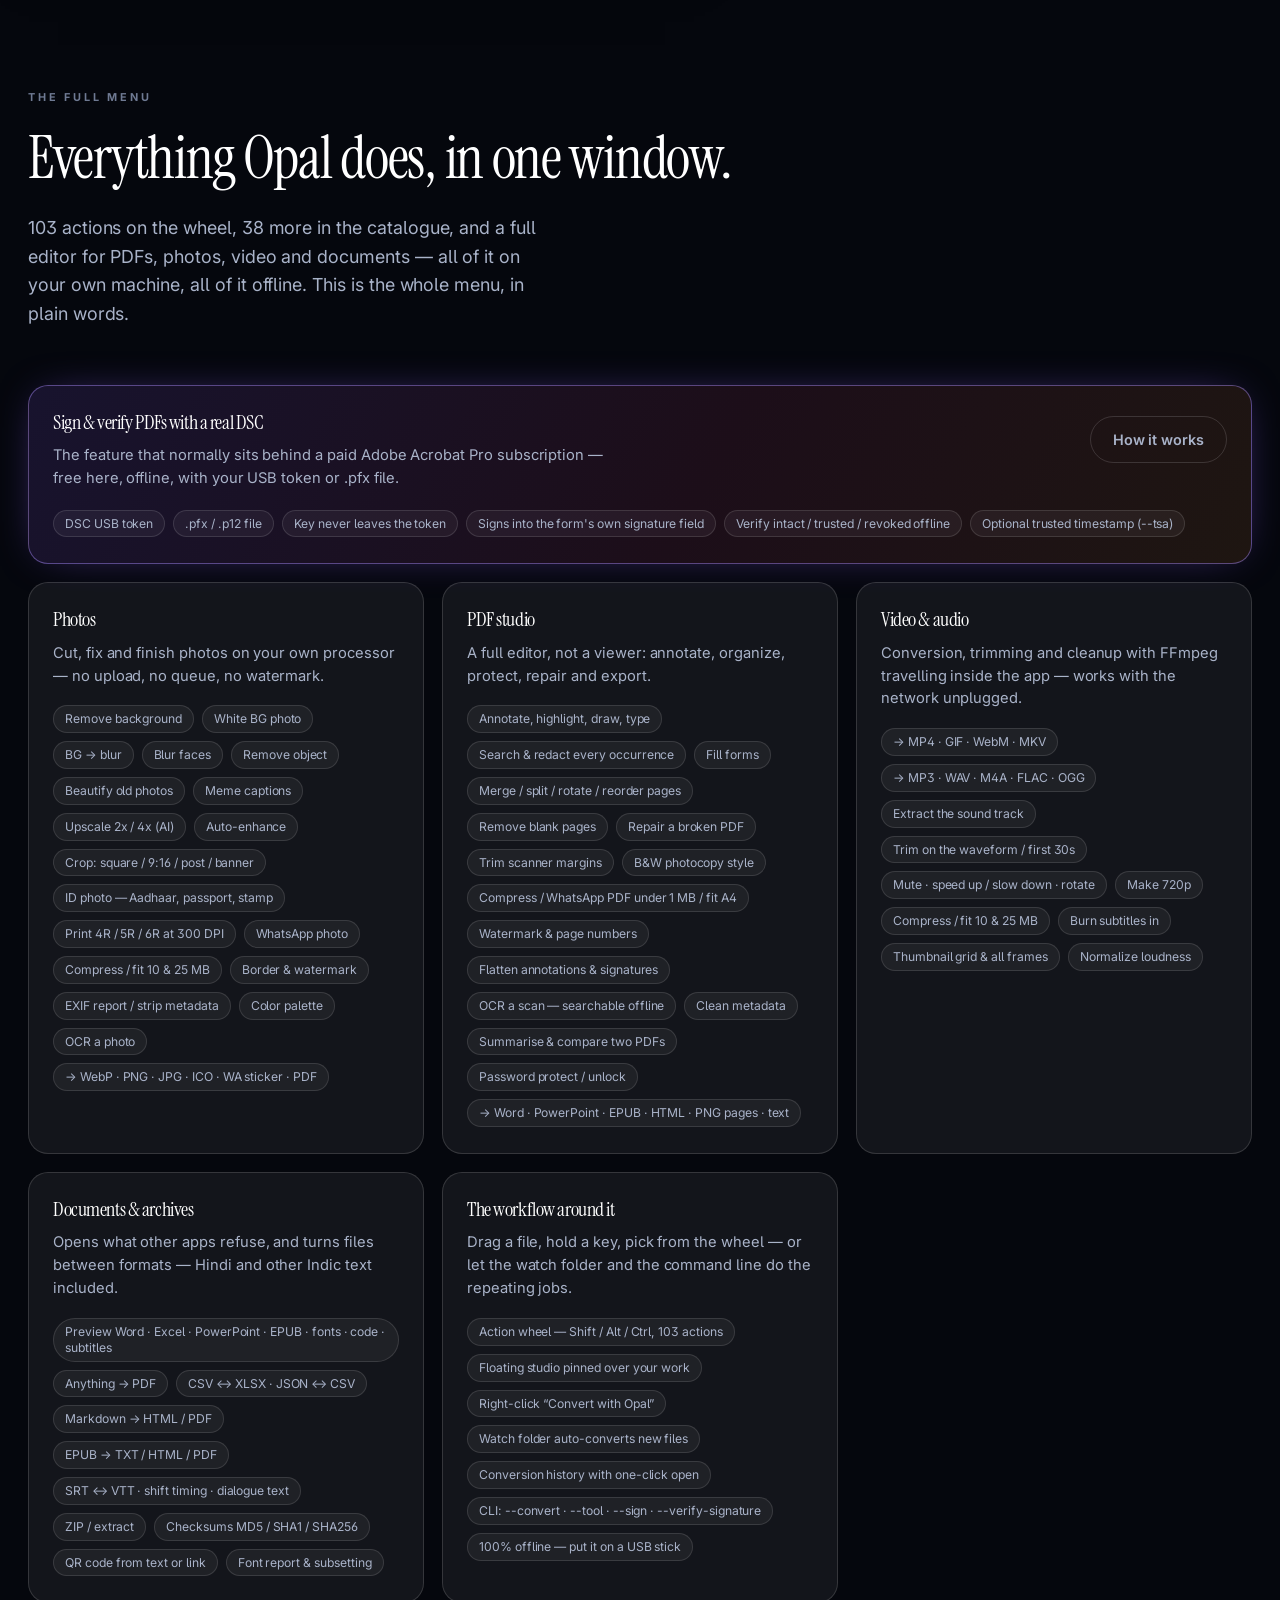
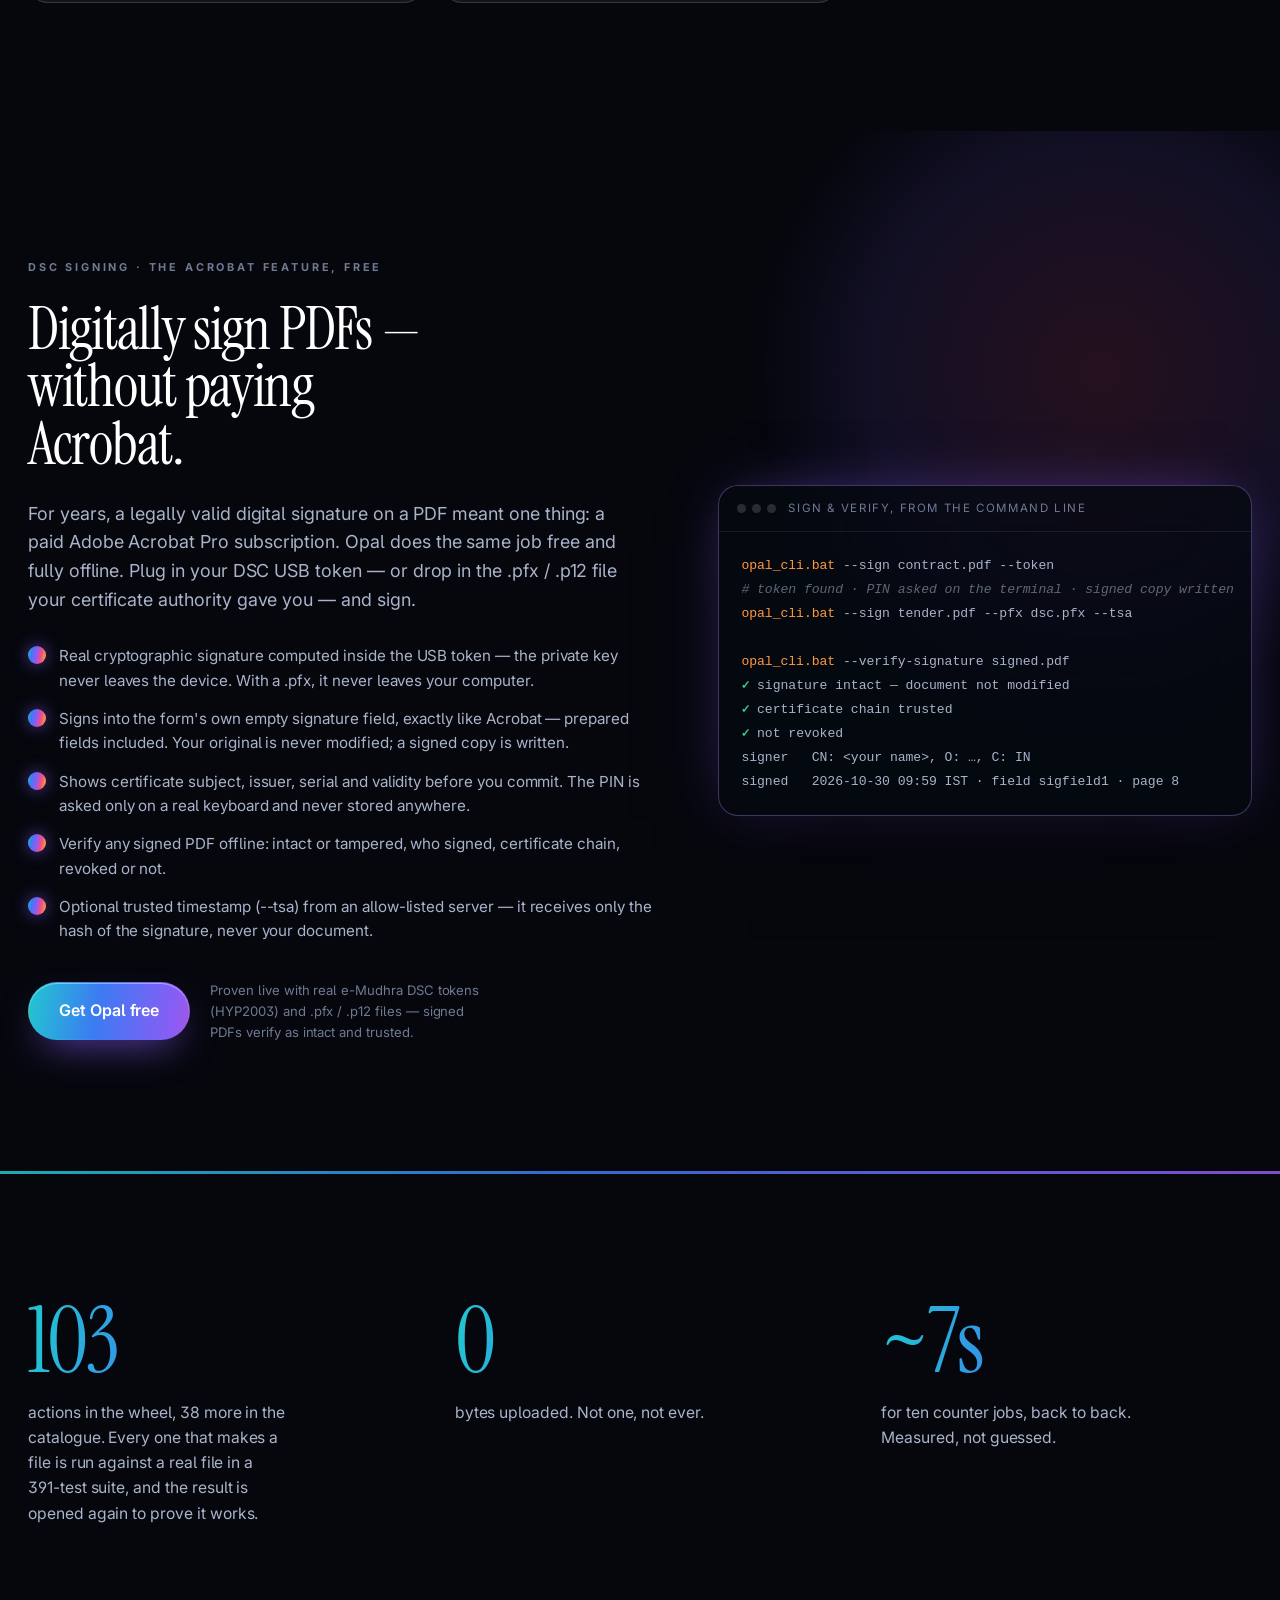
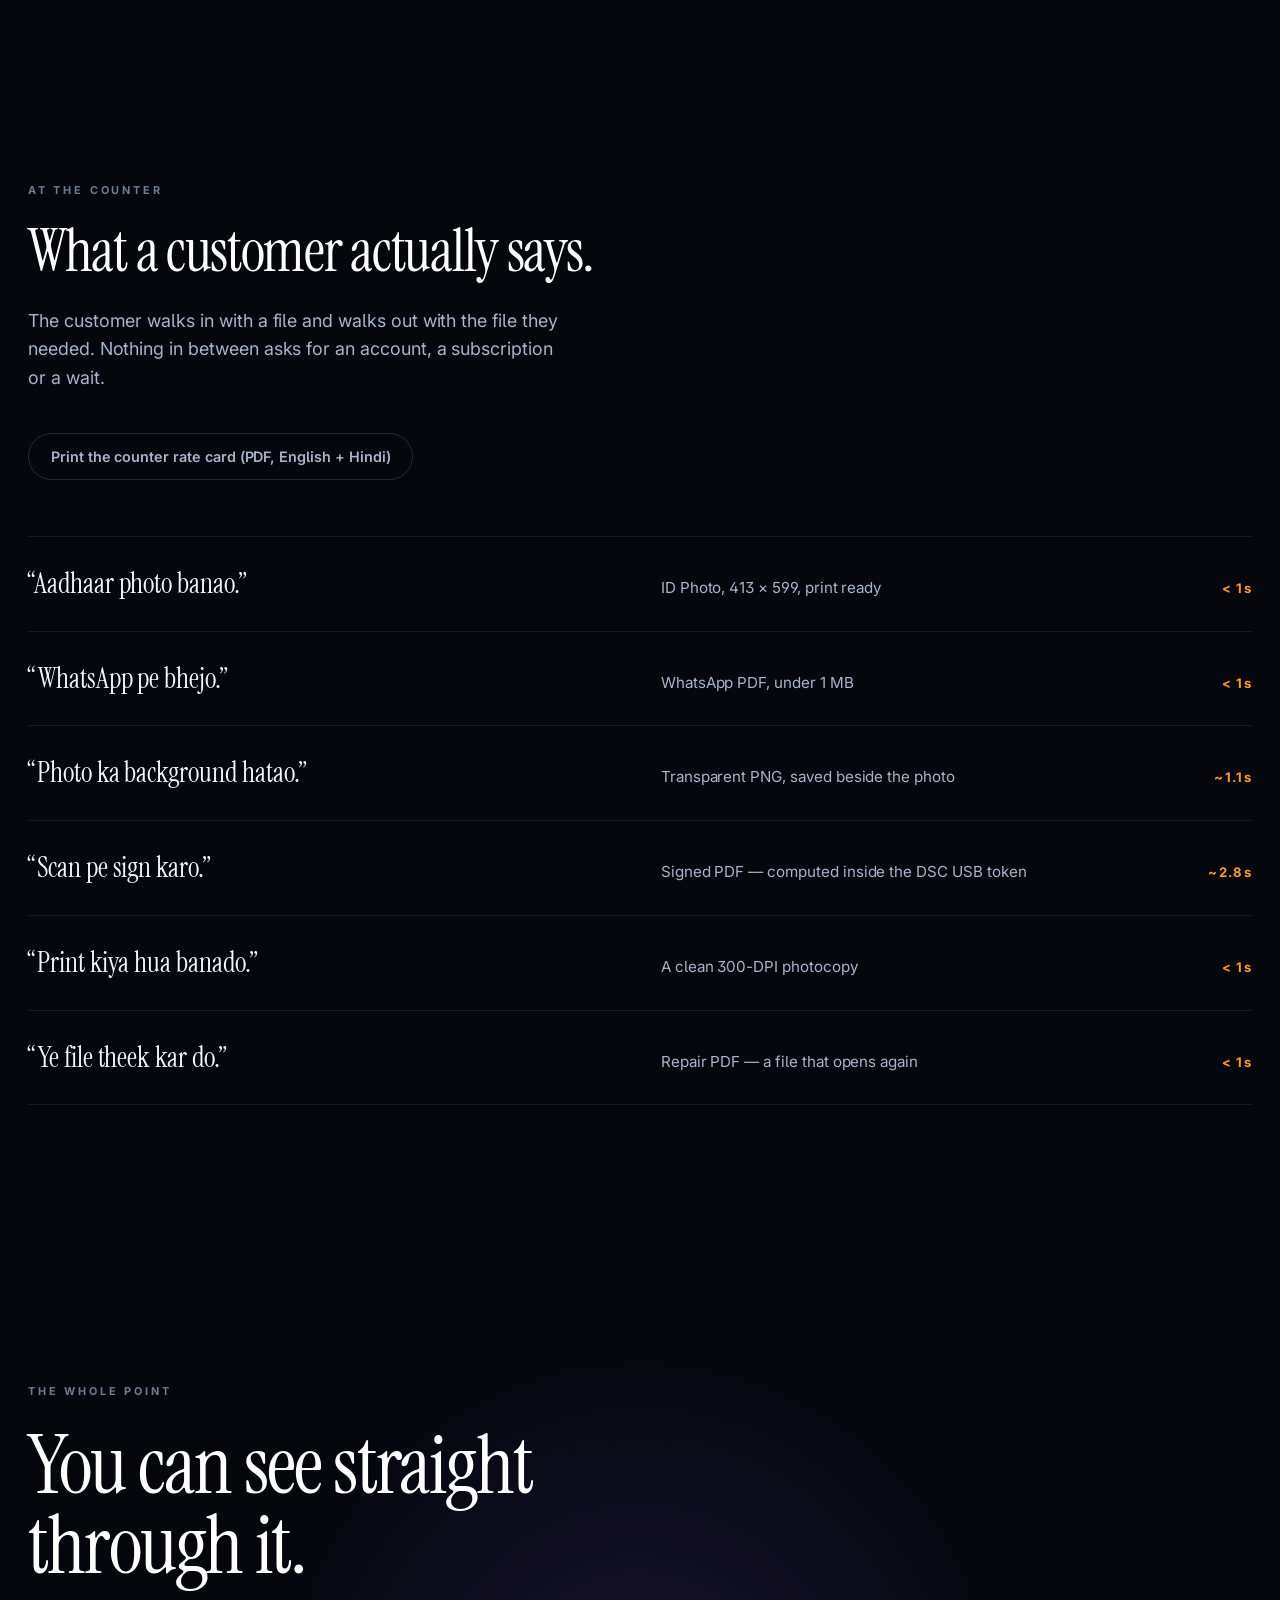
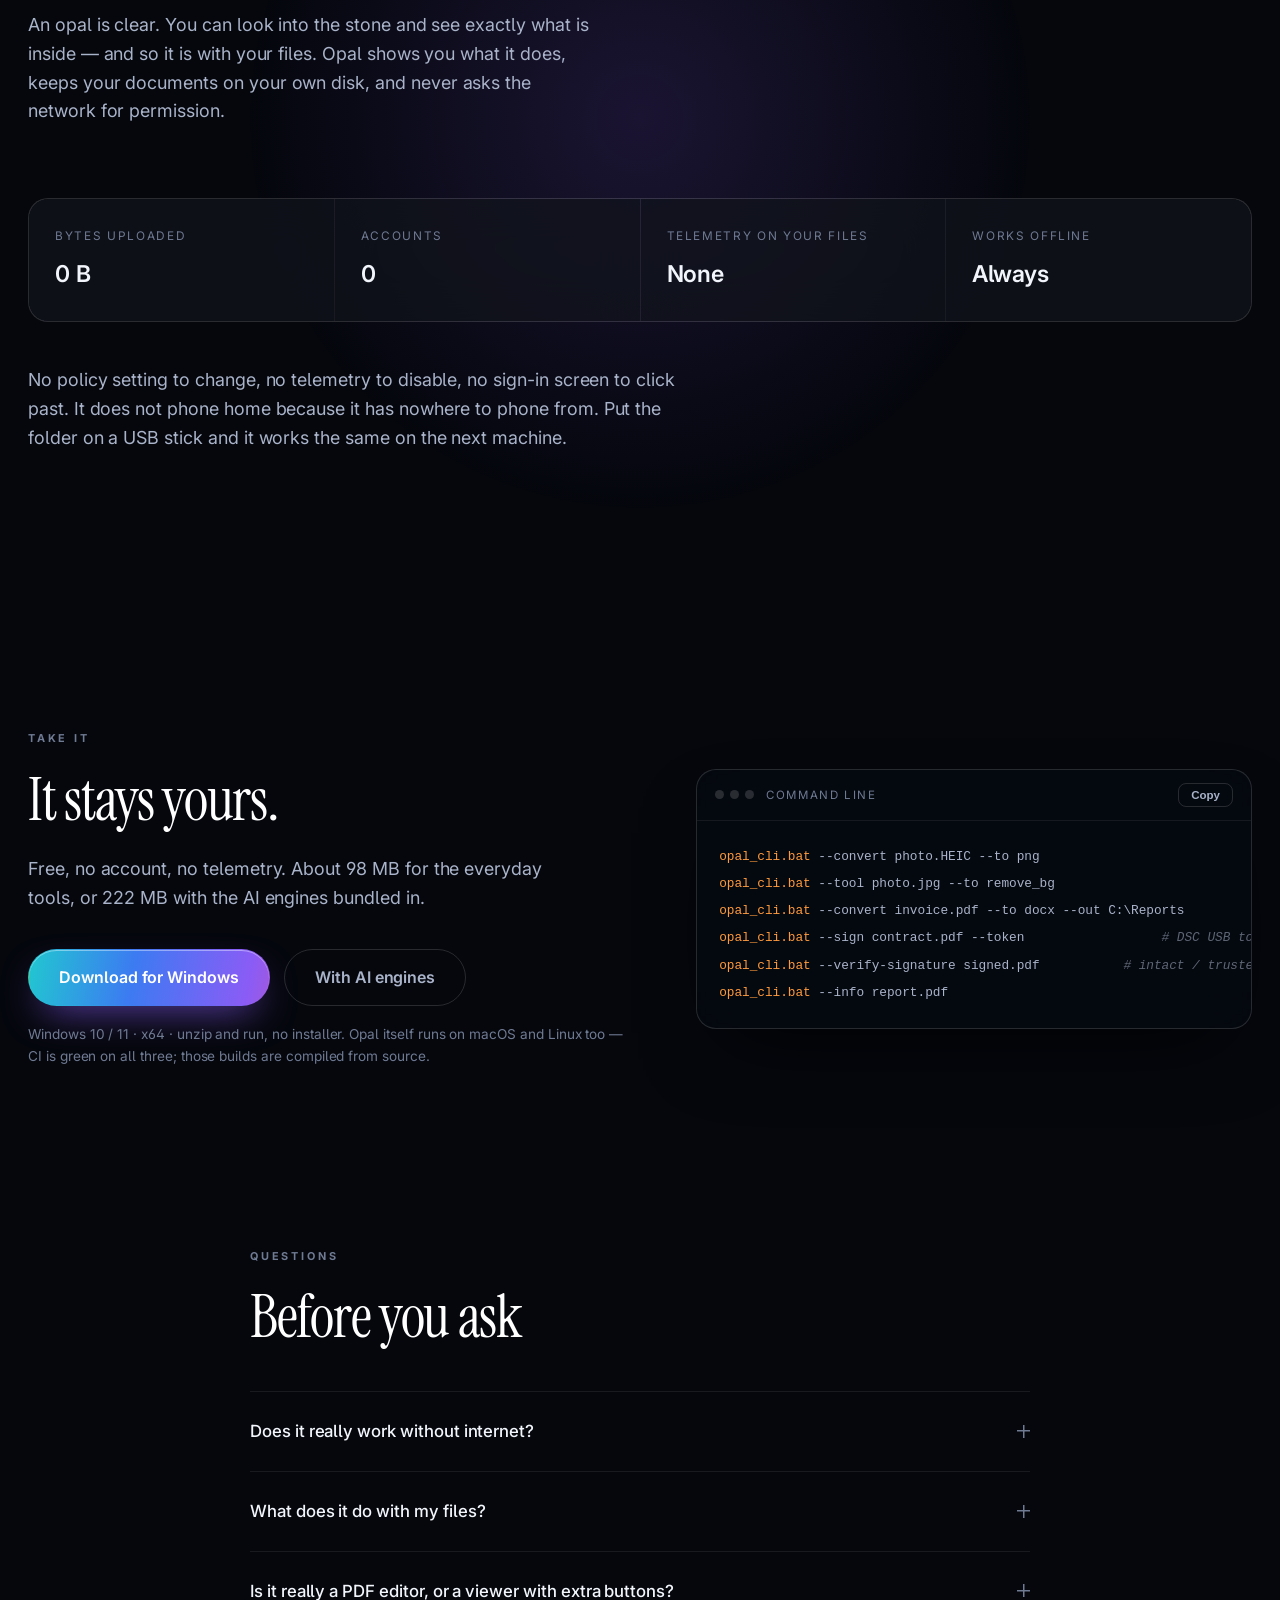
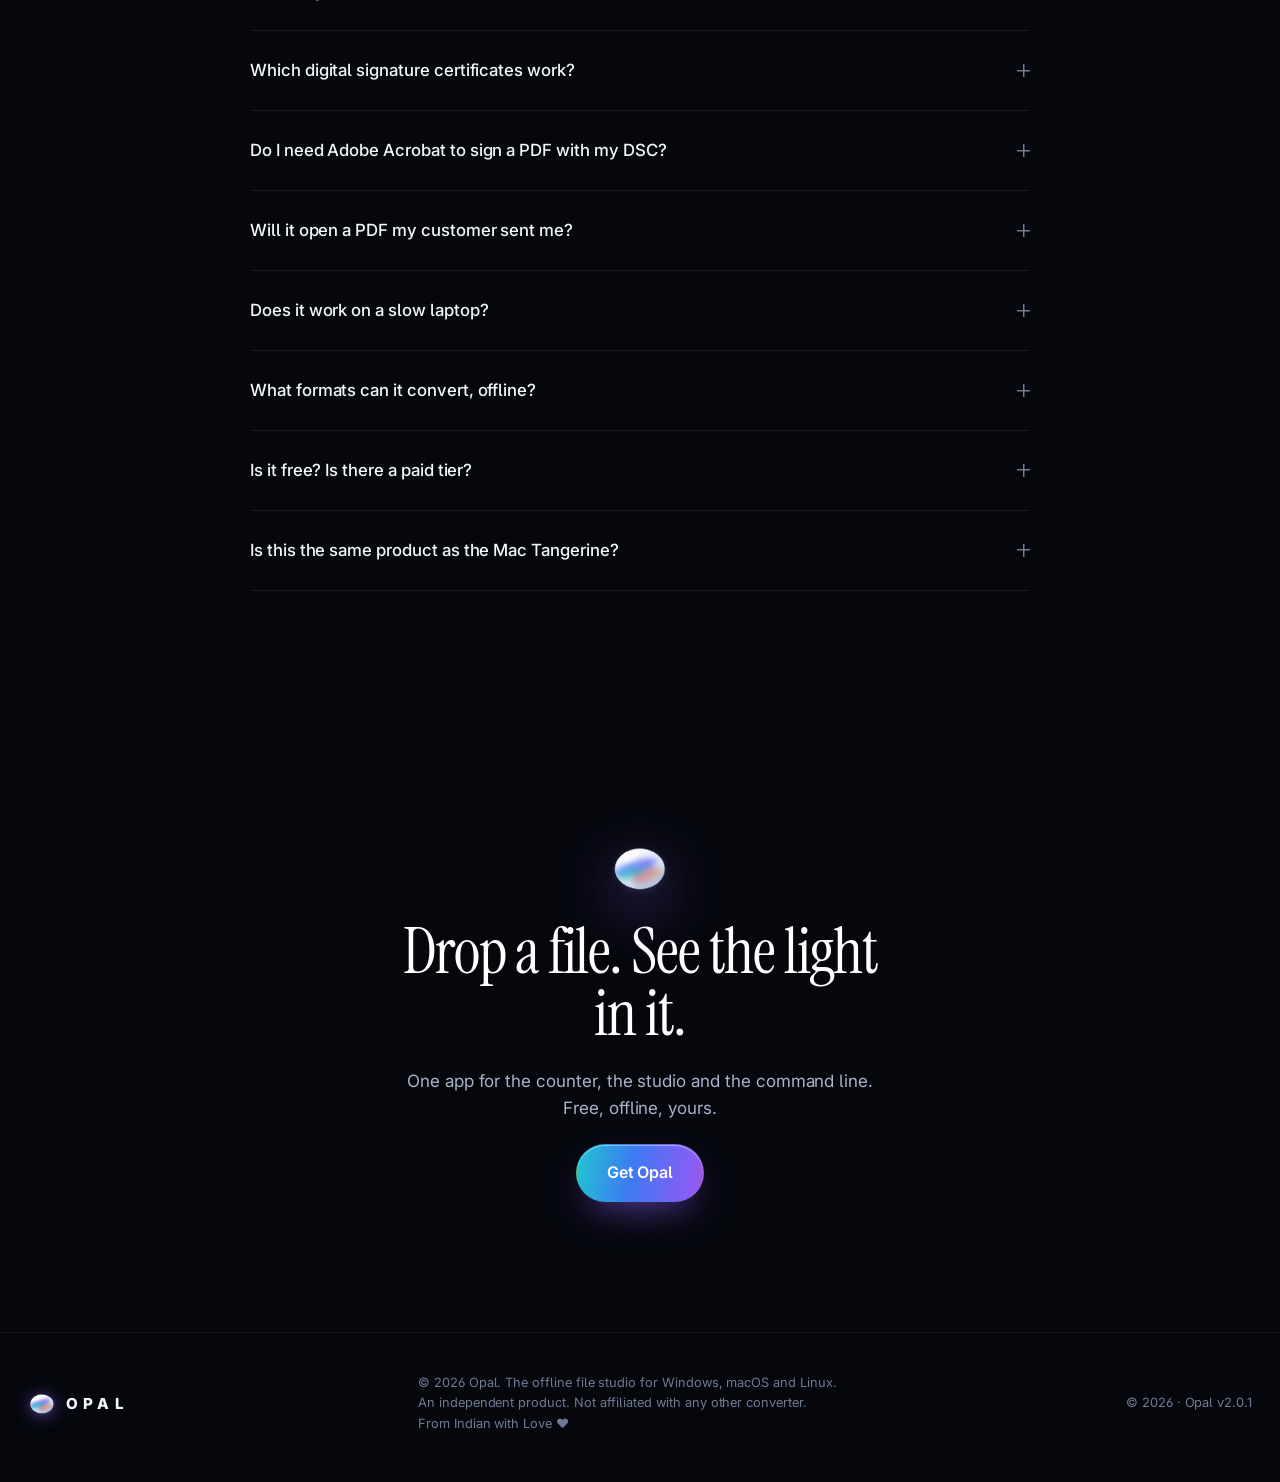
==== commit 1ddc9318: "SEO + tagline: 'From Indian with Love' in footers and README, keyword meta + JSON-LD, sitemap/robots" ====
--- a/website/index.html
+++ b/website/index.html
@@ -3,8 +3,9 @@
 <head>
 <meta charset="utf-8" />
 <meta name="viewport" content="width=device-width, initial-scale=1, viewport-fit=cover" />
-<title>Opal — Every file, in every light | The offline file studio</title>
-<meta name="description" content="One file, every form it can take — converted, edited, signed and finished on your own computer. No uploads, no account, no subscription. For Windows, macOS and Linux." />
+<title>Opal — Free offline PDF editor &amp; DSC signer | Every file, in every light</title>
+<meta name="description" content="One file, every form it can take — converted, edited, signed and finished on your own computer. Free offline PDF editor for Windows: sign PDFs with a DSC USB token or .pfx without paying Adobe Acrobat, remove photo backgrounds offline, make Aadhaar ID photos, shrink PDFs under 1 MB for WhatsApp, convert HEIC/WebP/video/audio offline. No uploads, no account, no subscription." />
+<meta name="keywords" content="free offline PDF editor Windows, sign PDF with DSC USB token without Adobe Acrobat Pro, pfx p12 digital signature PKCS11, offline background remover no upload, AI photo upscale 2x 4x offline, Aadhaar passport ID photo maker 413x599, WhatsApp PDF under 1 MB compressor, HEIC WebP to JPG PNG converter offline, merge split rotate repair PDF offline, OCR scanned PDF offline, password protect unlock PDF, video audio converter ffmpeg offline MP4 GIF MP3, burn subtitles, QR code generator offline, zip extract checksum SHA256, ilovepdf smallpdf alternative no upload no account, portable unzip and run no installer, open source MIT" />
 <meta name="theme-color" content="#05070d" />
 <meta property="og:title" content="Opal — every file, in every light" />
 <meta property="og:description" content="Convert, edit, sign and finish files entirely on your own computer. No uploads, no account." />
@@ -17,6 +18,21 @@
 <link rel="preconnect" href="https://fonts.gstatic.com" crossorigin />
 <link href="https://fonts.googleapis.com/css2?family=Instrument+Serif:ital@0;1&family=Inter:wght@400;500;600;700;800&family=JetBrains+Mono:wght@400;600&display=swap" rel="stylesheet" />
 <link rel="stylesheet" href="css/styles.css?v=3" />
+<script type="application/ld+json">
+{
+  "@context": "https://schema.org",
+  "@type": "SoftwareApplication",
+  "name": "Opal",
+  "applicationCategory": "UtilitiesApplication",
+  "operatingSystem": "Windows 10/11, macOS, Linux",
+  "description": "Free, fully offline file studio and PDF editor: convert files, edit and annotate PDFs, sign PDFs with a DSC USB token or .pfx (no Adobe Acrobat subscription needed), verify signatures offline, remove photo backgrounds and upscale with on-device AI, counter tools for Aadhaar photos and WhatsApp-sized PDFs, video/audio tools with bundled FFmpeg, CLI. 0 bytes uploaded, ever.",
+  "keywords": "free offline PDF editor, DSC sign PDF without Acrobat, background remover offline, Aadhaar photo maker, WhatsApp PDF under 1 MB, HEIC to JPG offline, ilovepdf alternative no upload, portable open source MIT",
+  "license": "https://opensource.org/licenses/MIT",
+  "url": "https://opal-studio-site.web.app/",
+  "downloadUrl": "https://github.com/gaurav-eshanura/opal/releases/latest",
+  "offers": { "@type": "Offer", "price": "0", "priceCurrency": "USD" }
+}
+</script>
 </head>
 <body>
 
@@ -725,6 +741,13 @@
         </p>
       </details>
       <details>
+        <summary data-en="What formats can it convert, offline?" data-hing="Offline kaun kaun se formats badal sakta hai?">What formats can it convert, offline?</summary>
+        <p data-en="Images: HEIC, WebP, PNG, JPG, ICO, WhatsApp stickers. PDFs ↔ Word, PowerPoint, EPUB, HTML, plain text, page images; CSV ↔ XLSX, JSON ↔ CSV; Markdown → HTML/PDF. Audio &amp; video via the bundled FFmpeg: MP4, GIF, WebM, MKV, MP3, WAV, M4A, FLAC, OGG. Plus ZIP archives, SRT/VTT subtitles, QR codes and MD5/SHA checksums — every one works with the network cable pulled out."
+           data-hing="Images: HEIC, WebP, PNG, JPG, ICO, WhatsApp stickers. PDF ↔ Word, PowerPoint, EPUB, HTML, text, page images; CSV ↔ XLSX, JSON ↔ CSV; Markdown → HTML/PDF. Audio aur video bundled FFmpeg se: MP4, GIF, WebM, MKV, MP3, WAV, M4A, FLAC, OGG. Plus ZIP, SRT/VTT subtitles, QR codes, MD5/SHA checksums — sab network cable nikaal ke bhi chalta hai.">
+          Images: HEIC, WebP, PNG, JPG, ICO, WhatsApp stickers. PDFs ↔ Word, PowerPoint, EPUB, HTML, plain text, page images; CSV ↔ XLSX, JSON ↔ CSV; Markdown → HTML/PDF. Audio &amp; video via the bundled FFmpeg: MP4, GIF, WebM, MKV, MP3, WAV, M4A, FLAC, OGG. Plus ZIP archives, SRT/VTT subtitles, QR codes and MD5/SHA checksums — every one works with the network cable pulled out.
+        </p>
+      </details>
+      <details>
         <summary data-en="Is it free? Is there a paid tier?" data-hing="Kya free hai? Koi paid plan hai?">Is it free? Is there a paid tier?</summary>
         <p data-en="The app is free and always will be. There is no account, no subscription and no upsell."
            data-hing="App free hai aur hamesha rahega. Na account, na subscription, na koi bechna.">
@@ -774,6 +797,8 @@
                data-hing="Ek alag product. Kisi doosre converter se juda hua nahi.">
         An independent product. Not affiliated with any other converter.
       </span>
+      <br />
+      <span data-en="From Indian with Love ❤️" data-hing="Indian dil se ❤️">From Indian with Love ❤️</span>
     </p>
     <p class="footer-note">© <span id="year">2026</span> · Opal v2.0.1</p>
   </div>
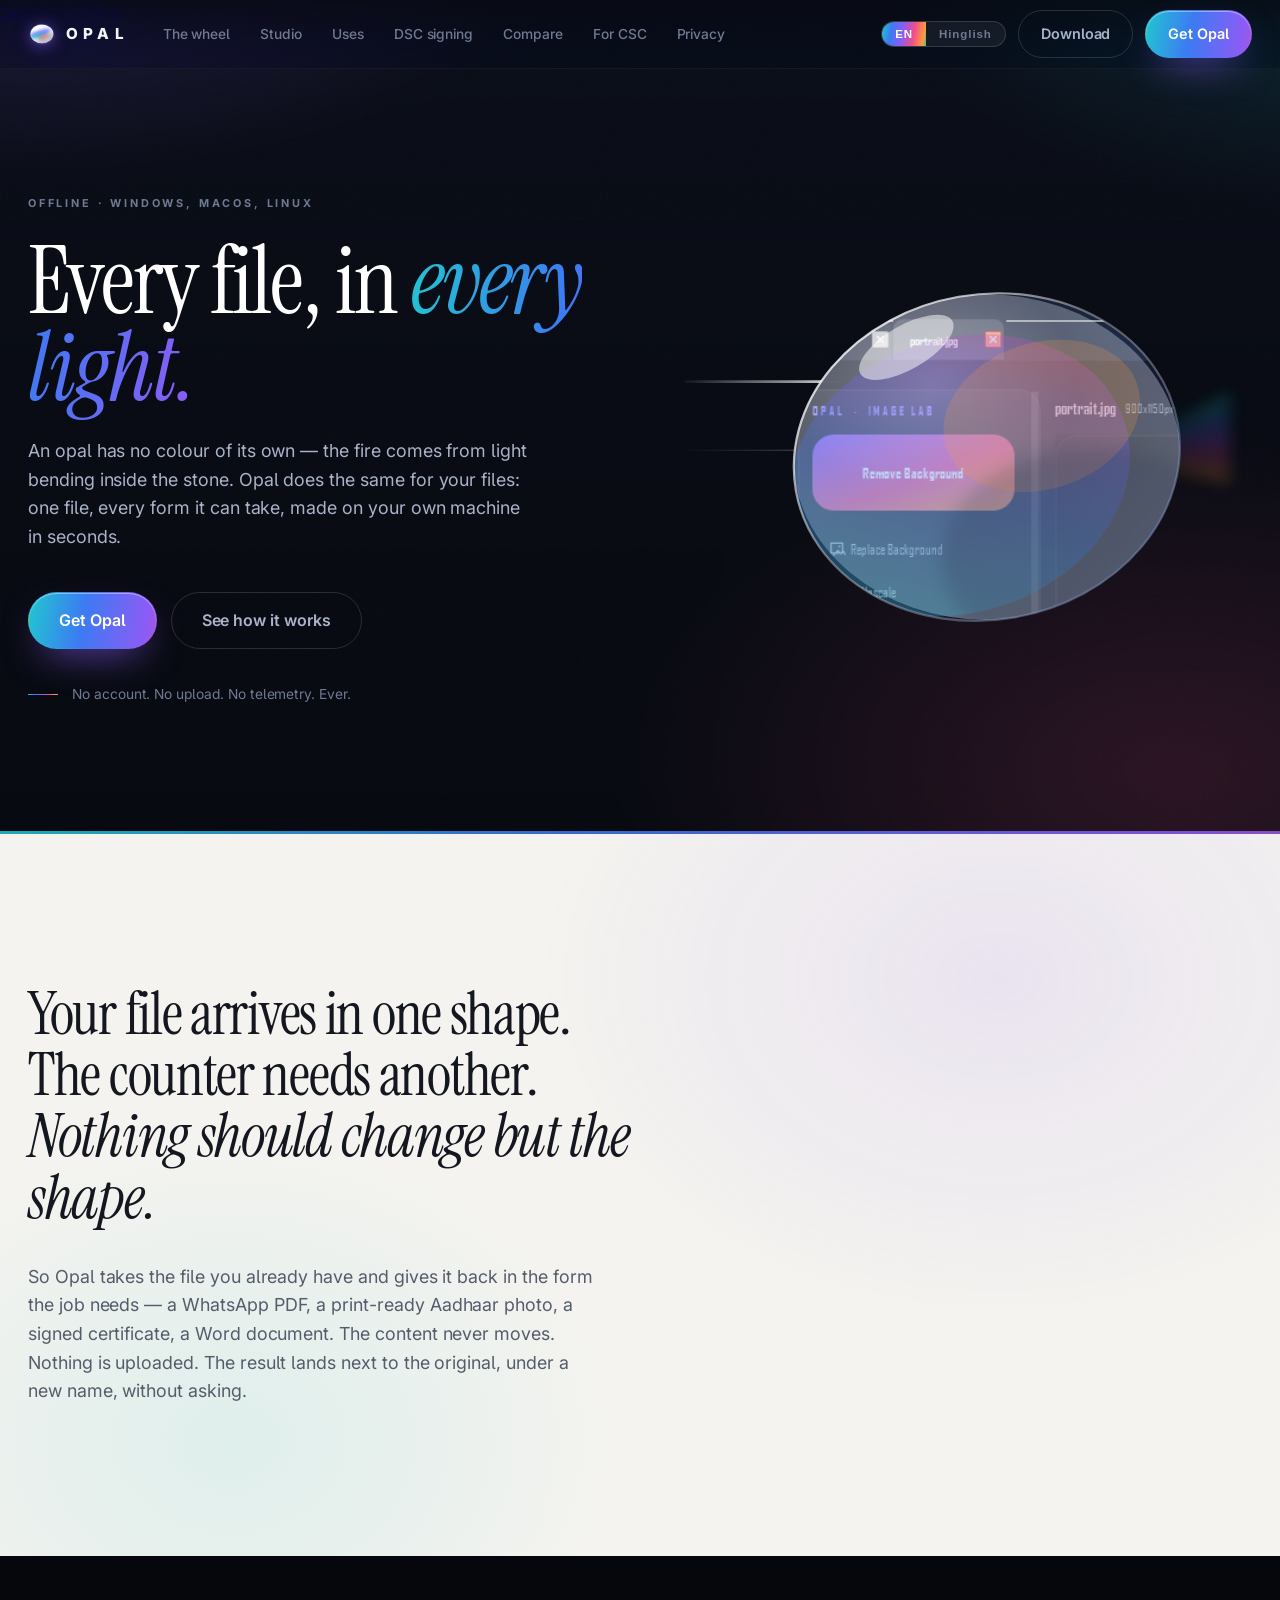
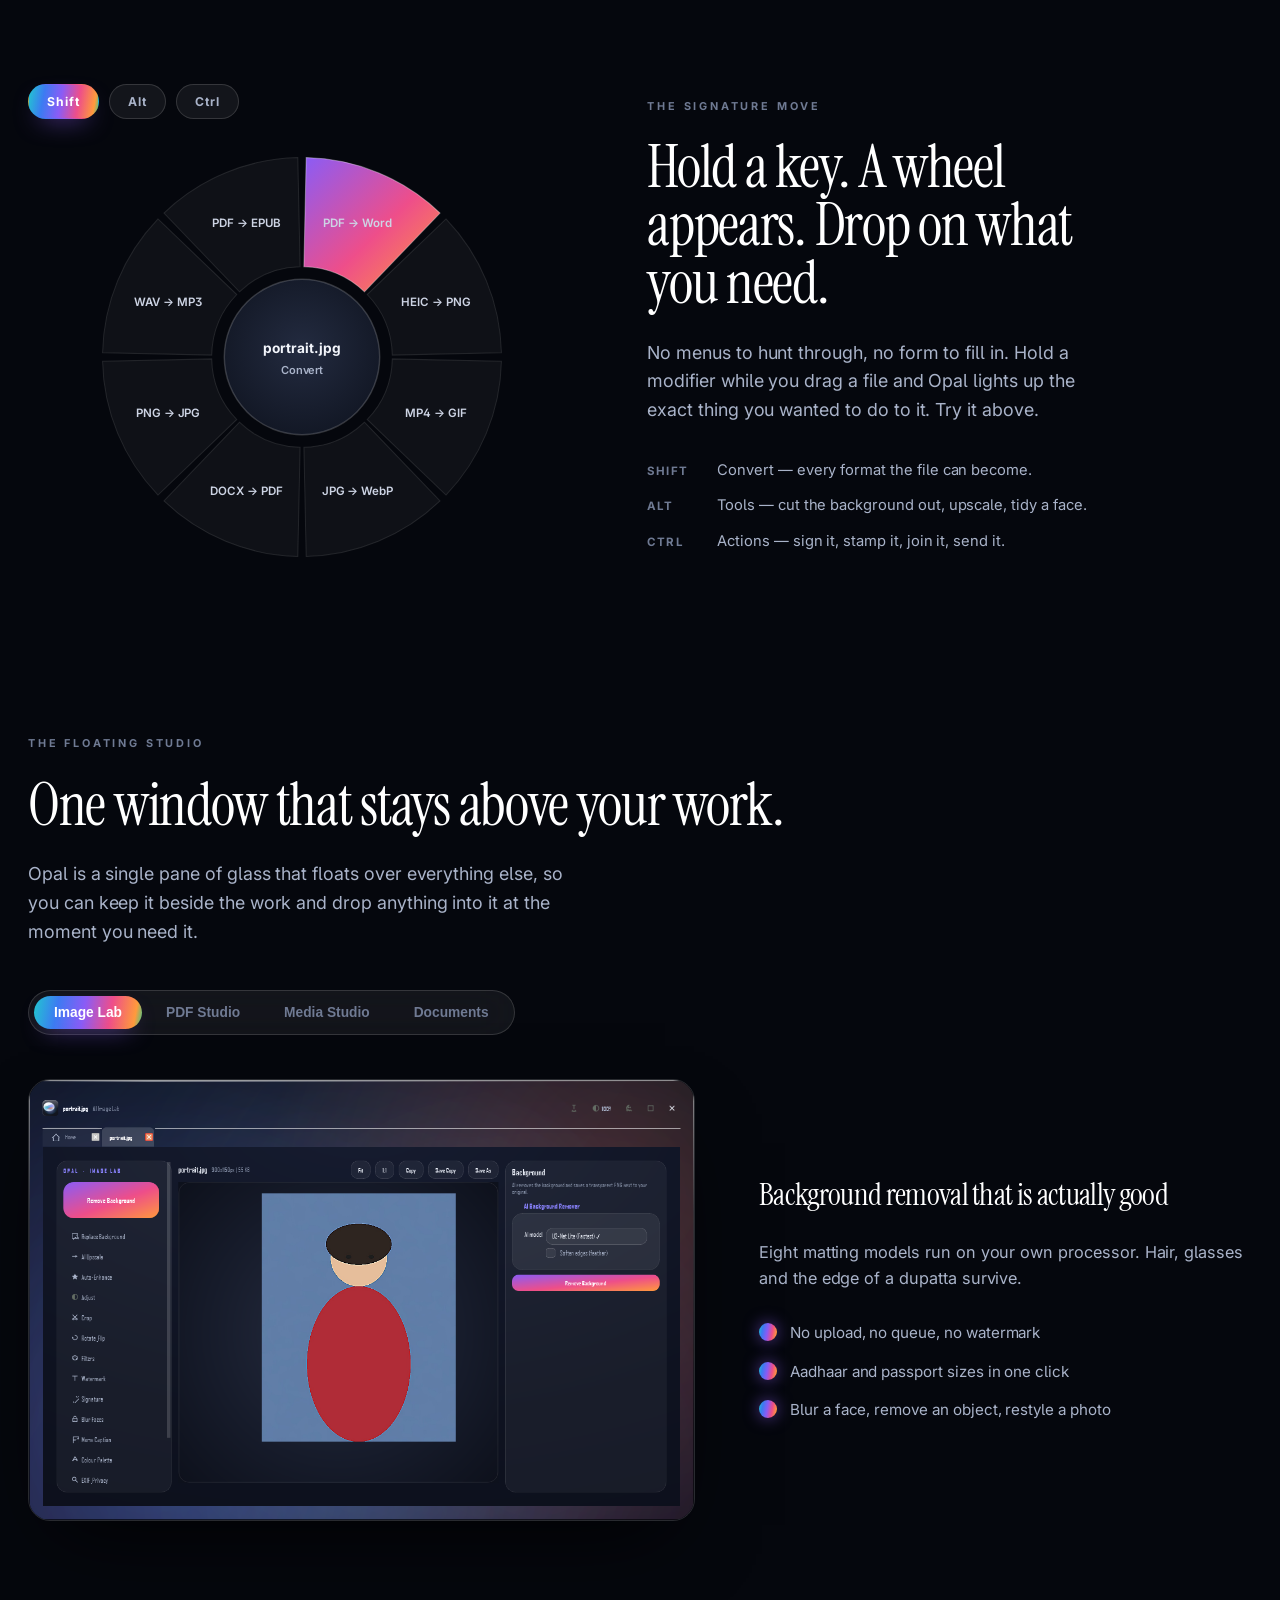
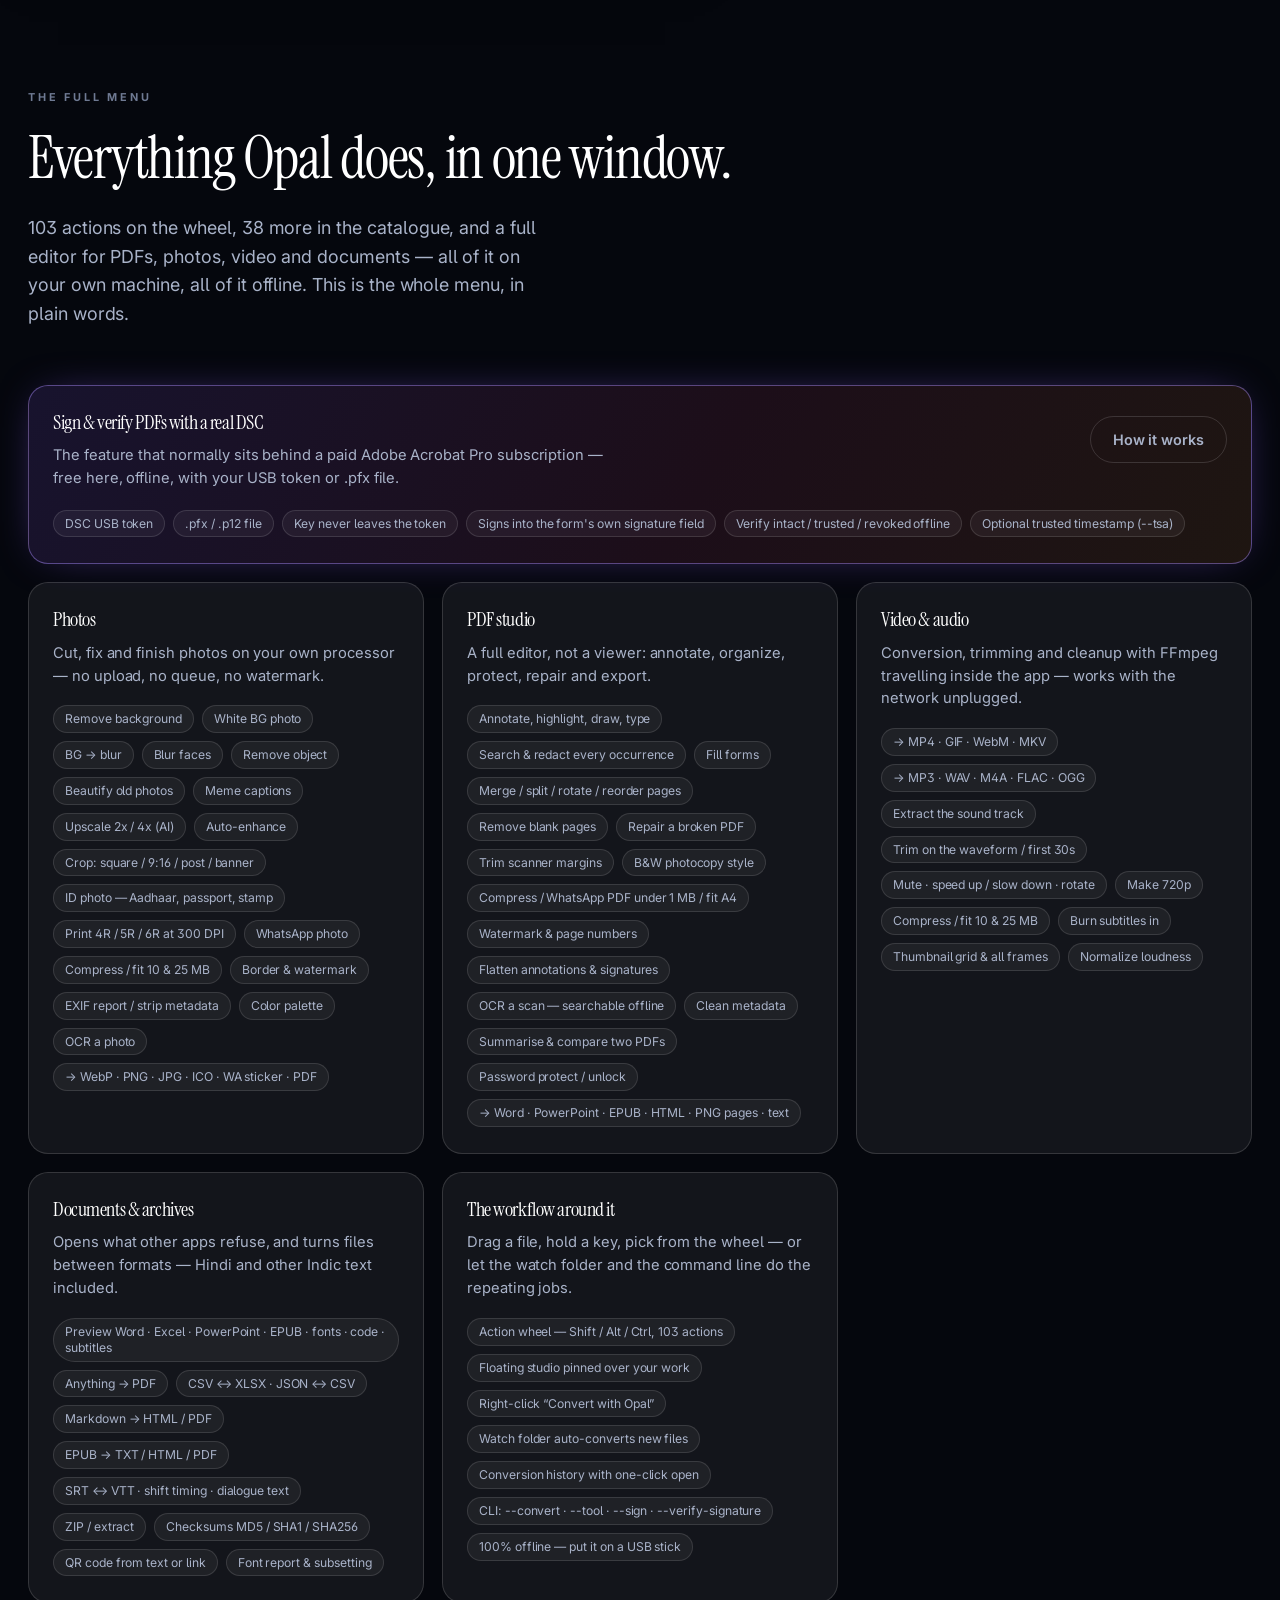
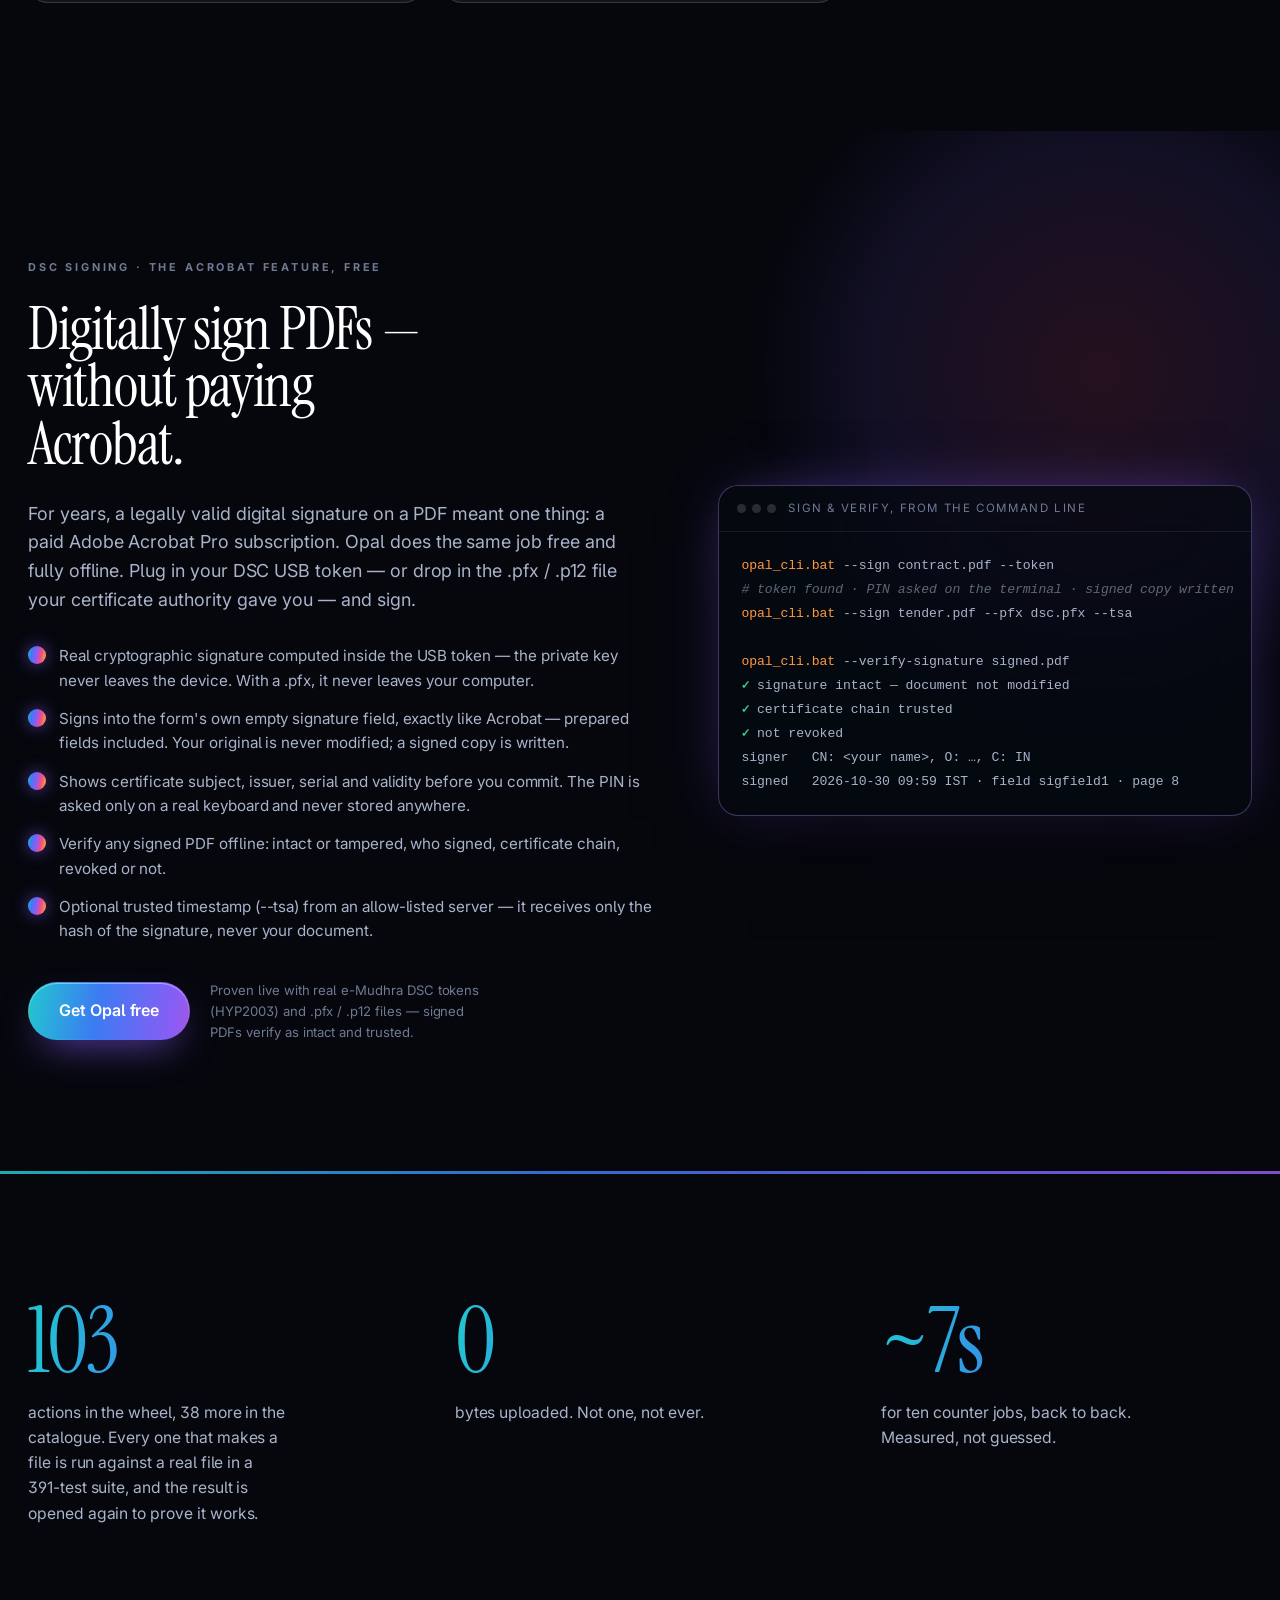
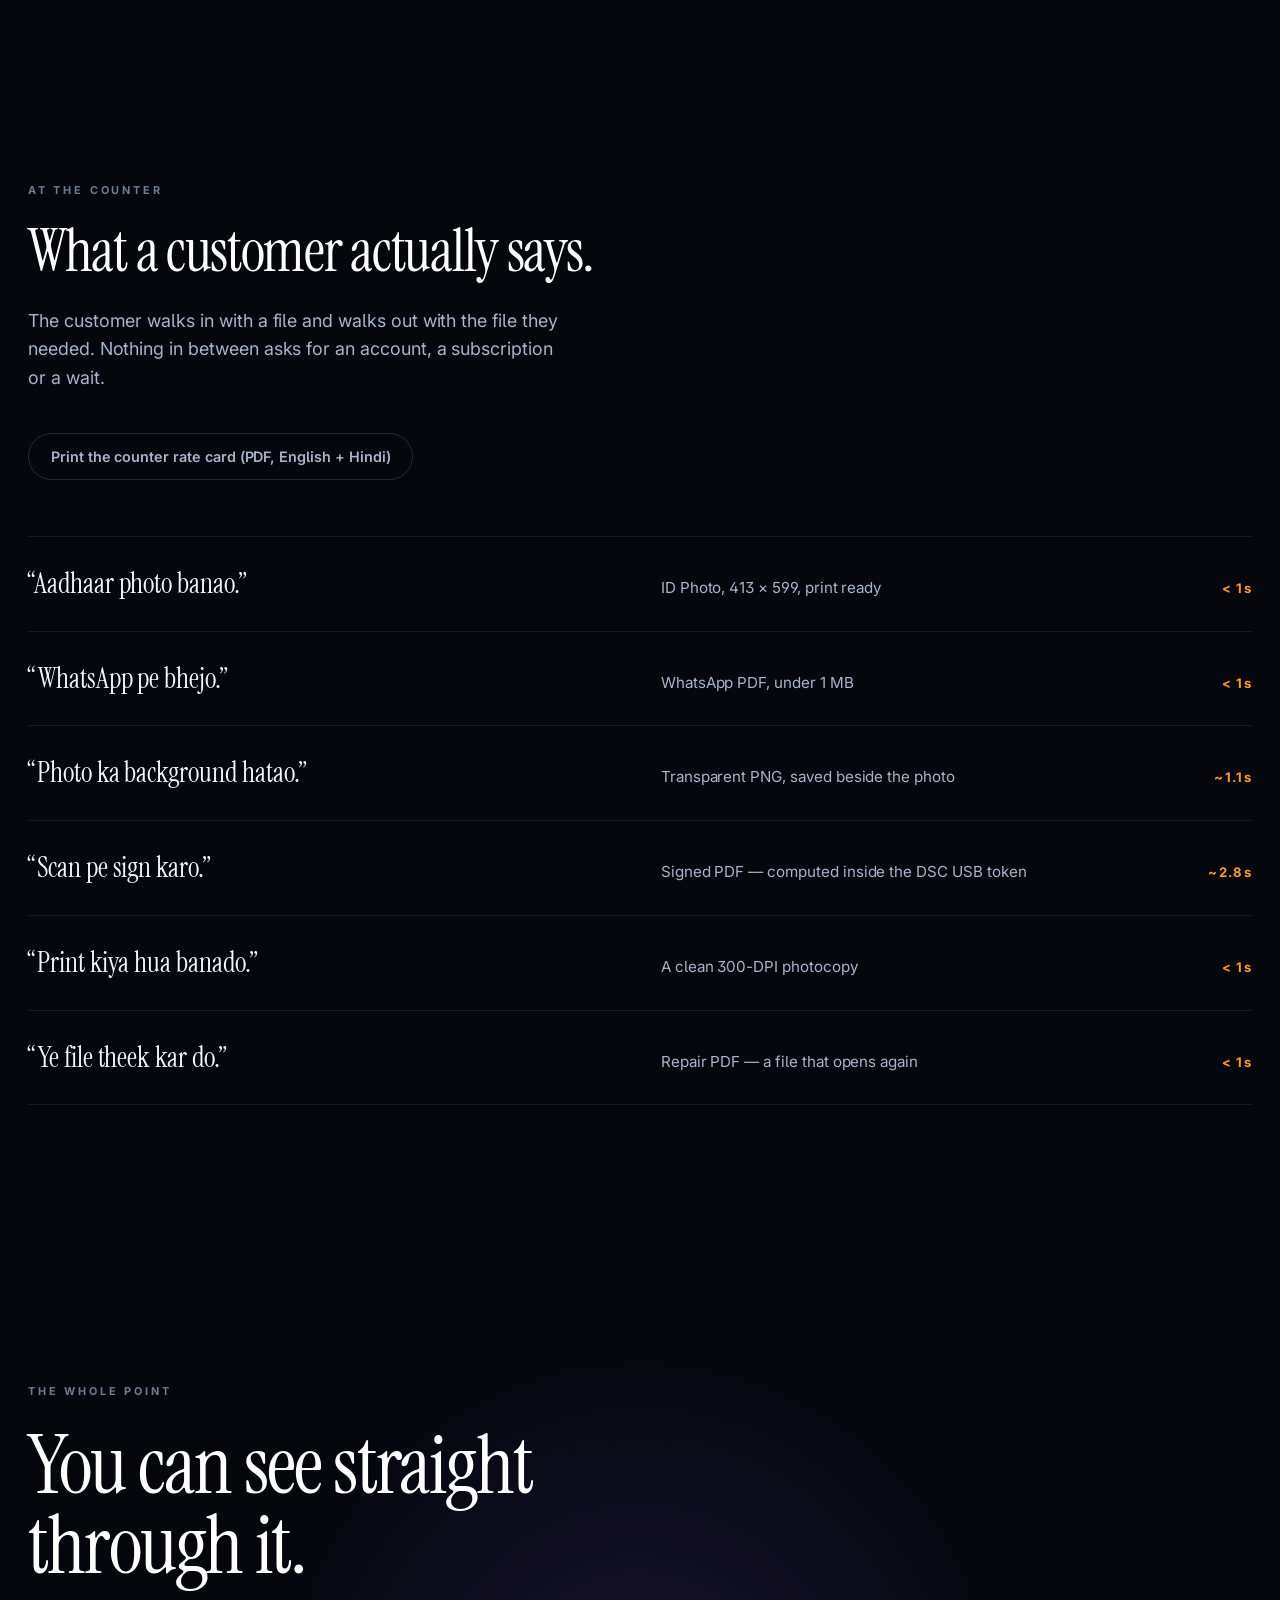
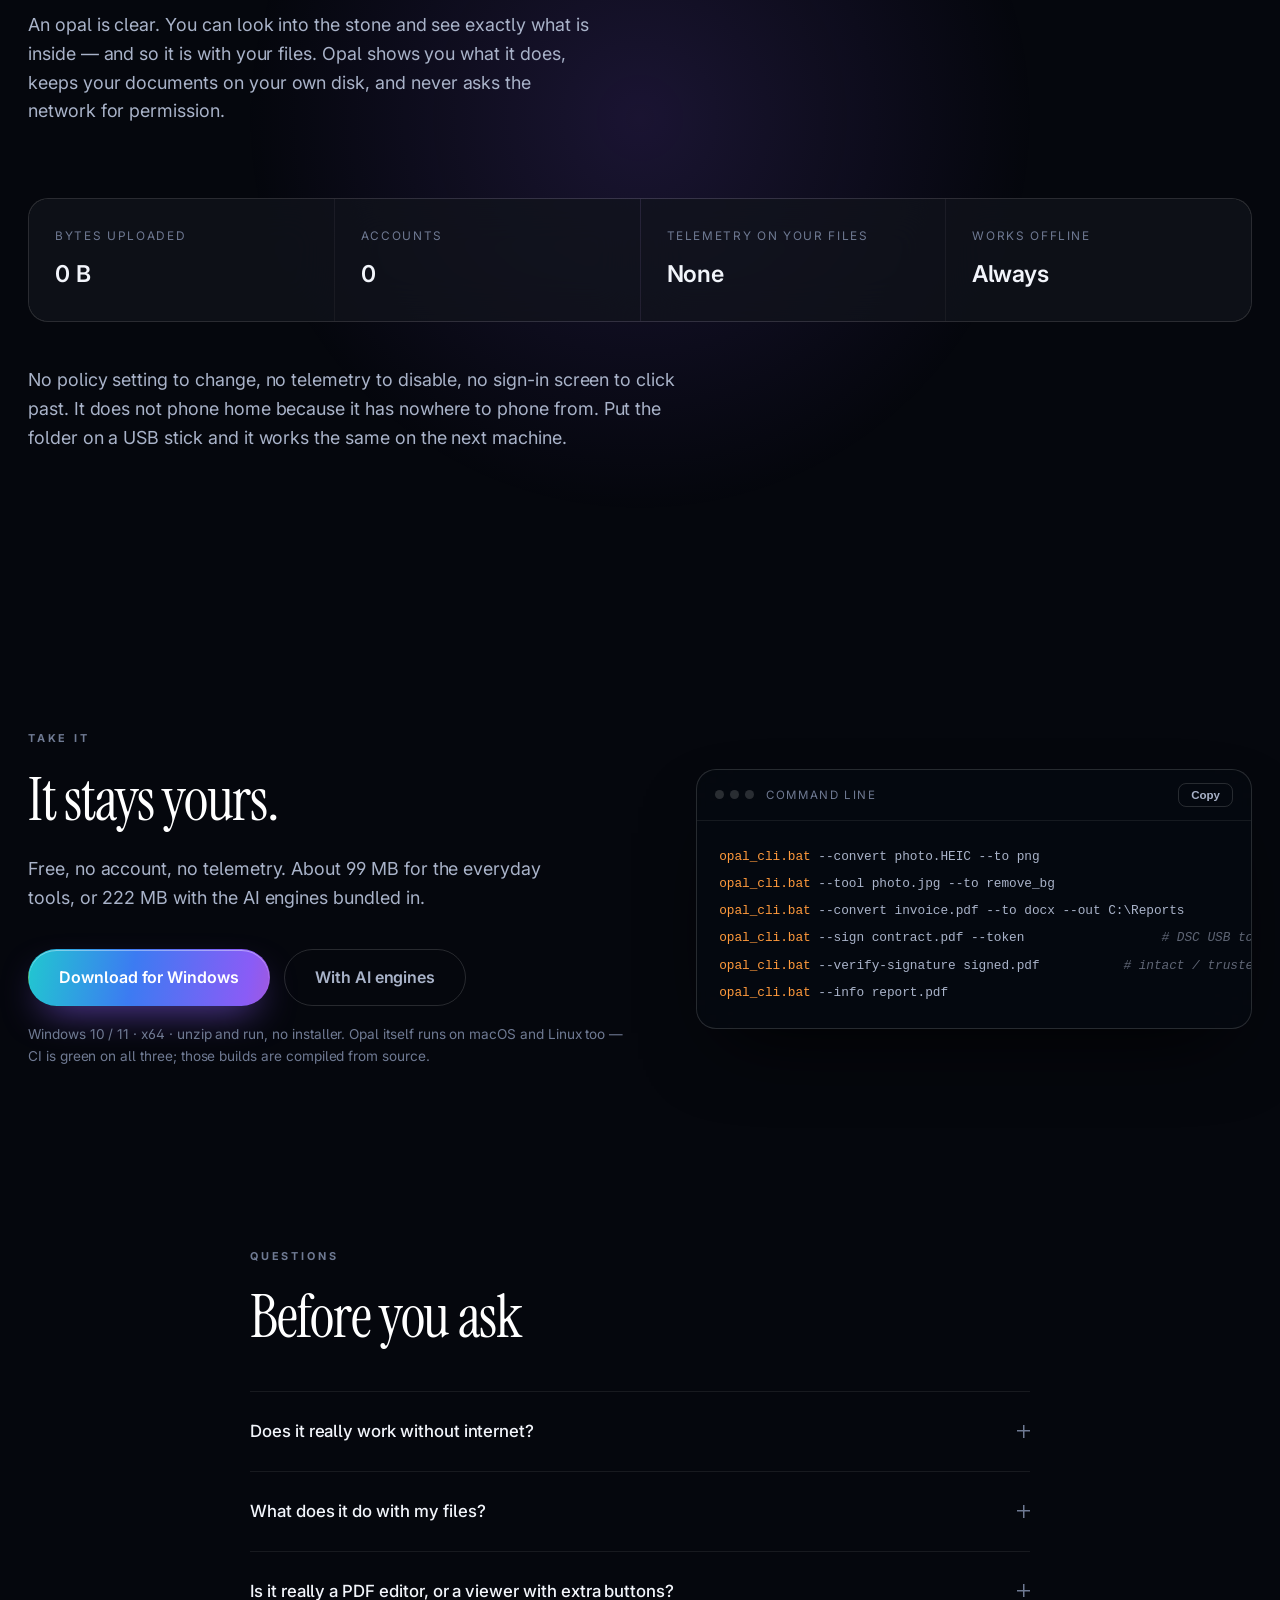
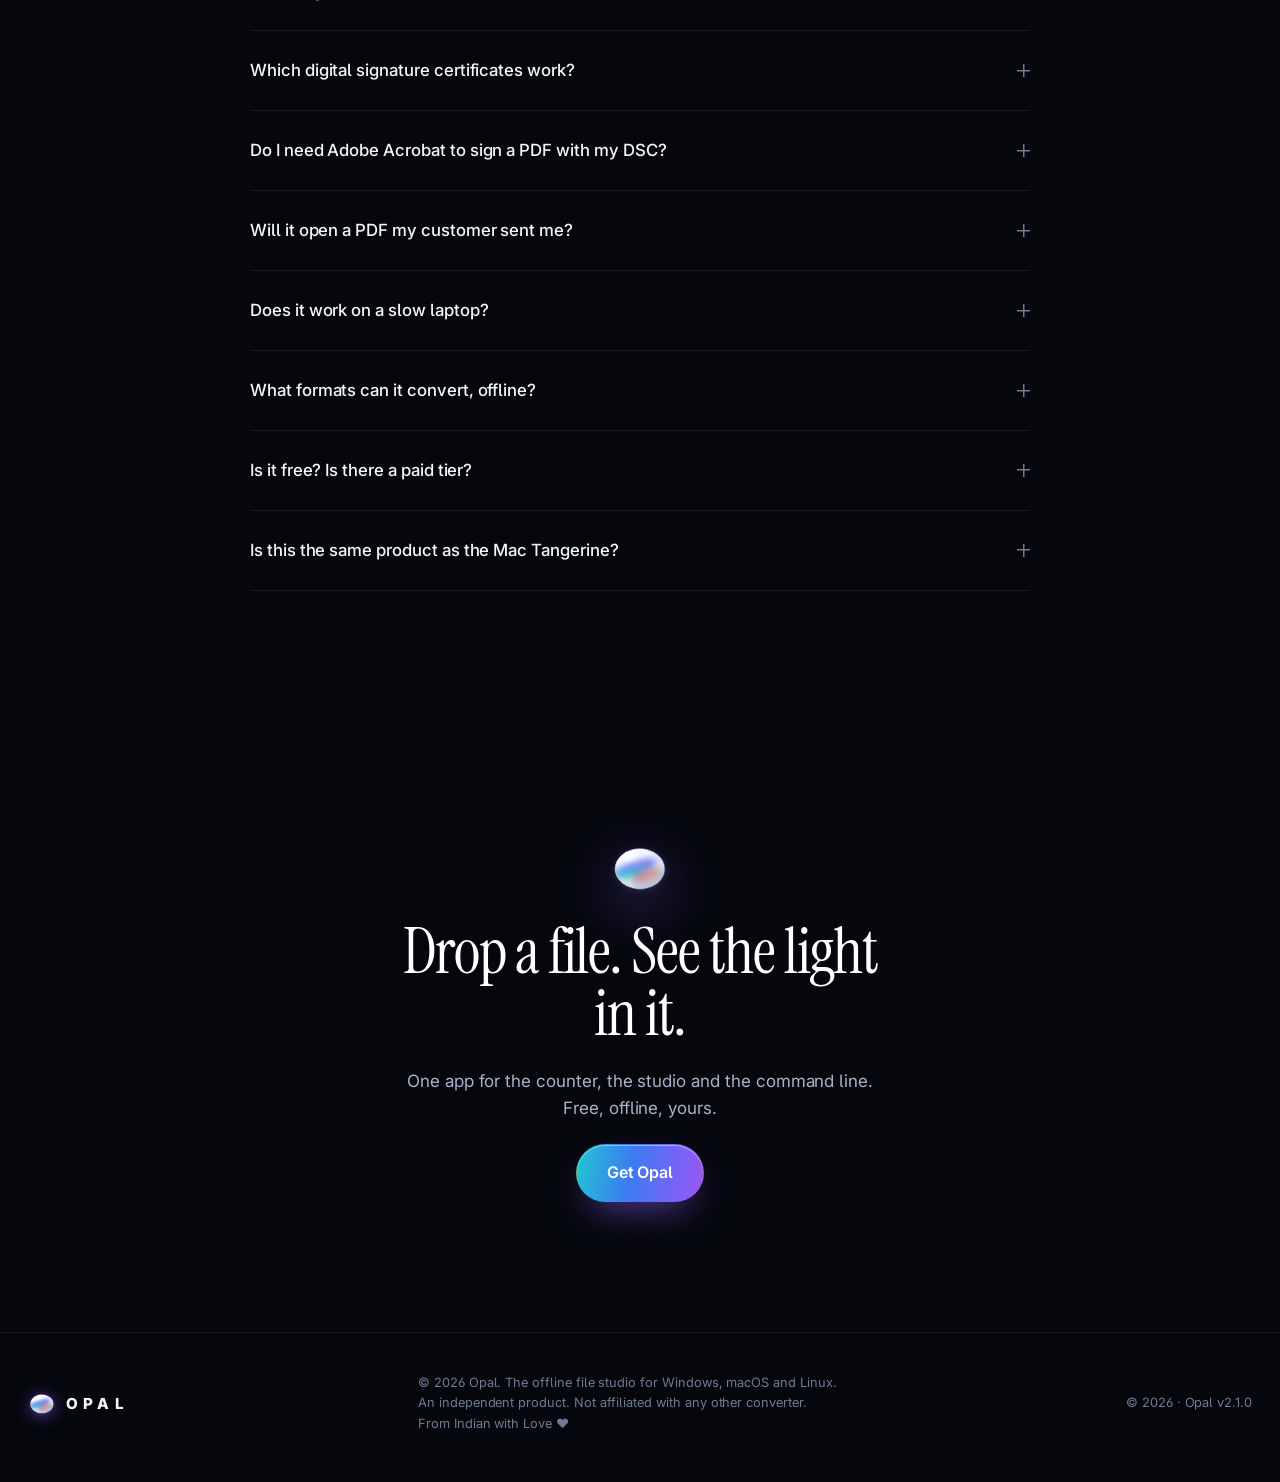
==== commit 59c9d323: "Release v2.1.0: DSC USB token signing, world-class redesign, website v2.1.0 links - version.py 2.1.0" ====
--- a/website/index.html
+++ b/website/index.html
@@ -650,15 +650,15 @@
     <div class="reveal">
       <span class="eyebrow" data-en="Take it" data-hing="Le lo">Take it</span>
       <h2 data-en="It stays yours." data-hing="Aapka hi rahega.">It stays yours.</h2>
-      <p class="lede" data-en="Free, no account, no telemetry. About 98 MB for the everyday tools, or 222 MB with the AI engines bundled in."
-         data-hing="Free, na account, na telemetry. Everyday tools ke liye 98 MB, ya AI engines saath 222 MB.">
-        Free, no account, no telemetry. About 98 MB for the everyday tools, or 222 MB with the AI engines bundled in.
+      <p class="lede" data-en="Free, no account, no telemetry. About 99 MB for the everyday tools, or 222 MB with the AI engines bundled in."
+         data-hing="Free, na account, na telemetry. Everyday tools ke liye 99 MB, ya AI engines saath 222 MB.">
+        Free, no account, no telemetry. About 99 MB for the everyday tools, or 222 MB with the AI engines bundled in.
       </p>
       <div class="download-actions">
-        <a class="btn btn-primary btn-lg" href="downloads/Opal-v2.0.1-Windows-x64.zip" download>
+        <a class="btn btn-primary btn-lg" href="downloads/Opal-v2.1.0-Windows-x64.zip" download>
           <span data-en="Download for Windows" data-hing="Windows ke liye download">Download for Windows</span>
         </a>
-        <a class="btn btn-quiet btn-lg" href="downloads/Opal-Full-v2.0.1-Windows-x64.zip" download>
+        <a class="btn btn-quiet btn-lg" href="downloads/Opal-Full-v2.1.0-Windows-x64.zip" download>
           <span data-en="With AI engines" data-hing="AI engines ke saath">With AI engines</span>
         </a>
       </div>
@@ -800,7 +800,7 @@
       <br />
       <span data-en="From Indian with Love ❤️" data-hing="Indian dil se ❤️">From Indian with Love ❤️</span>
     </p>
-    <p class="footer-note">© <span id="year">2026</span> · Opal v2.0.1</p>
+    <p class="footer-note">© <span id="year">2026</span> · Opal v2.1.0</p>
   </div>
 </footer>
 
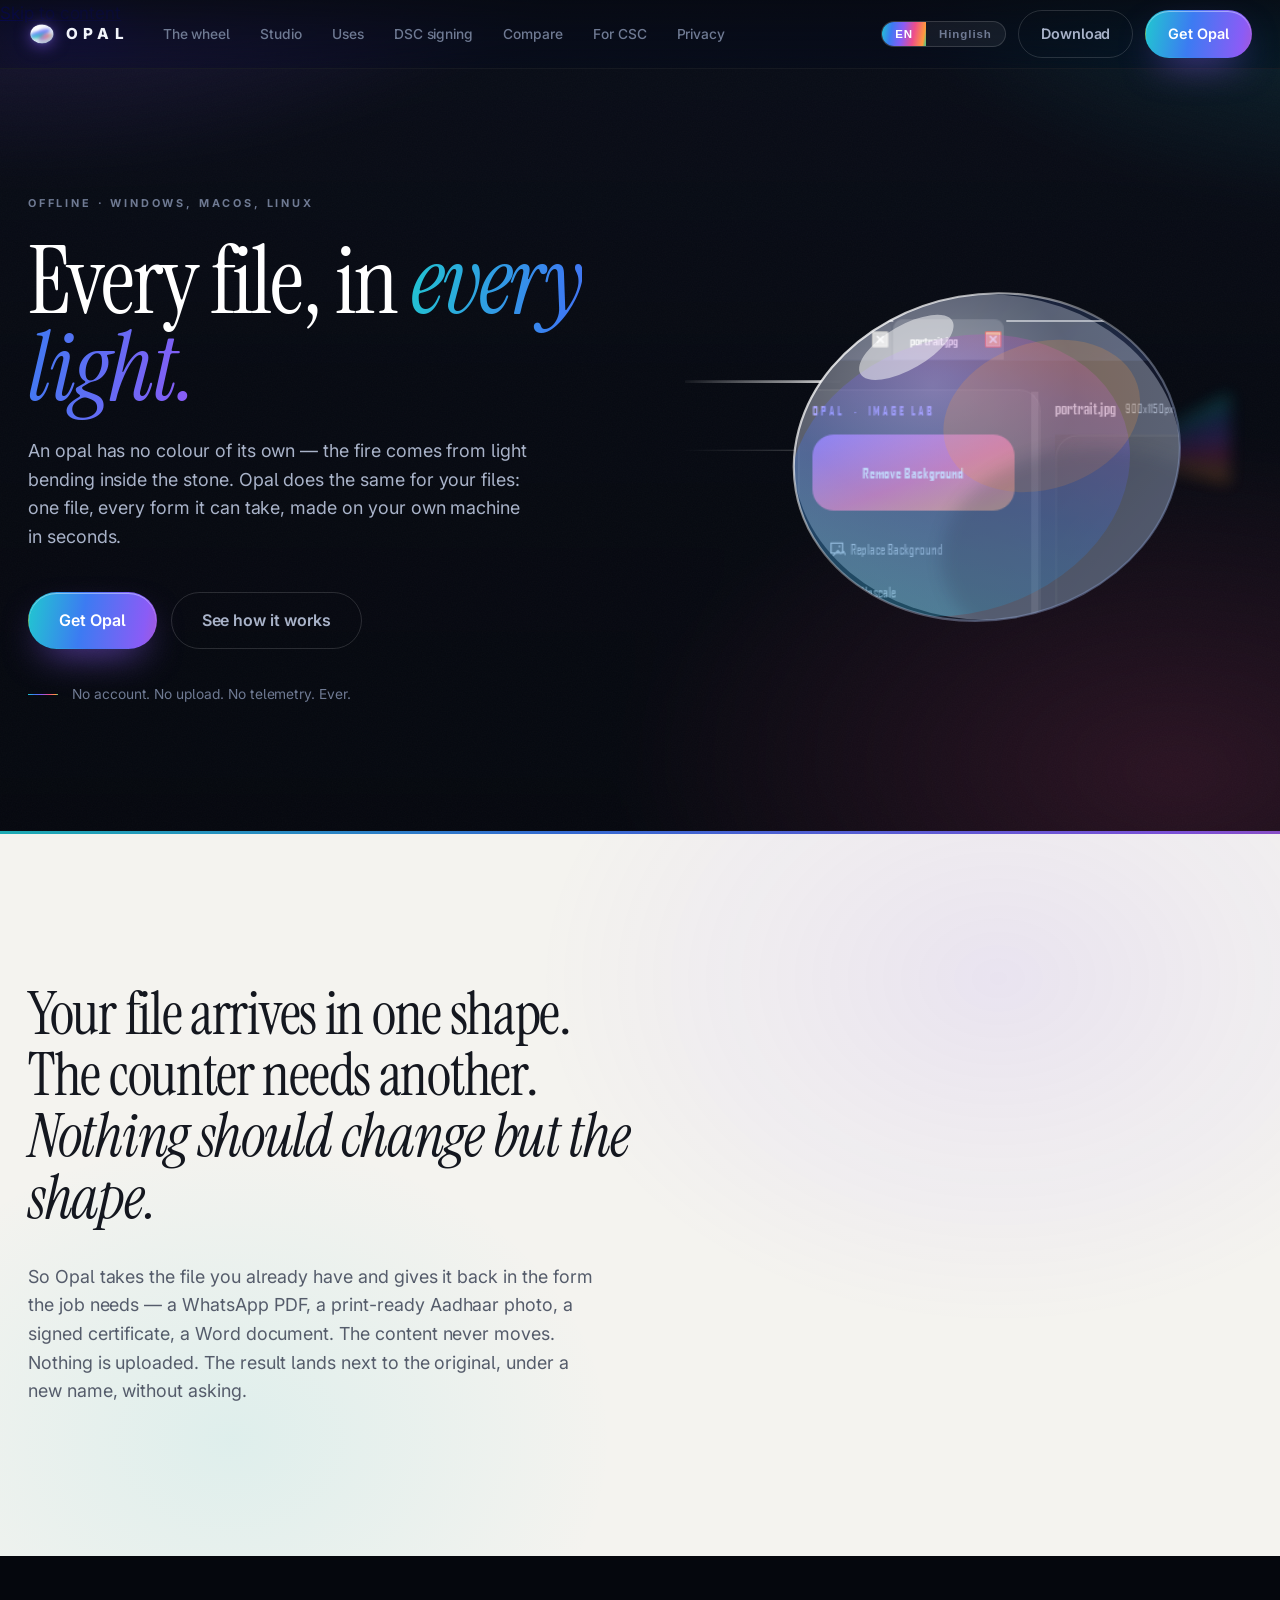
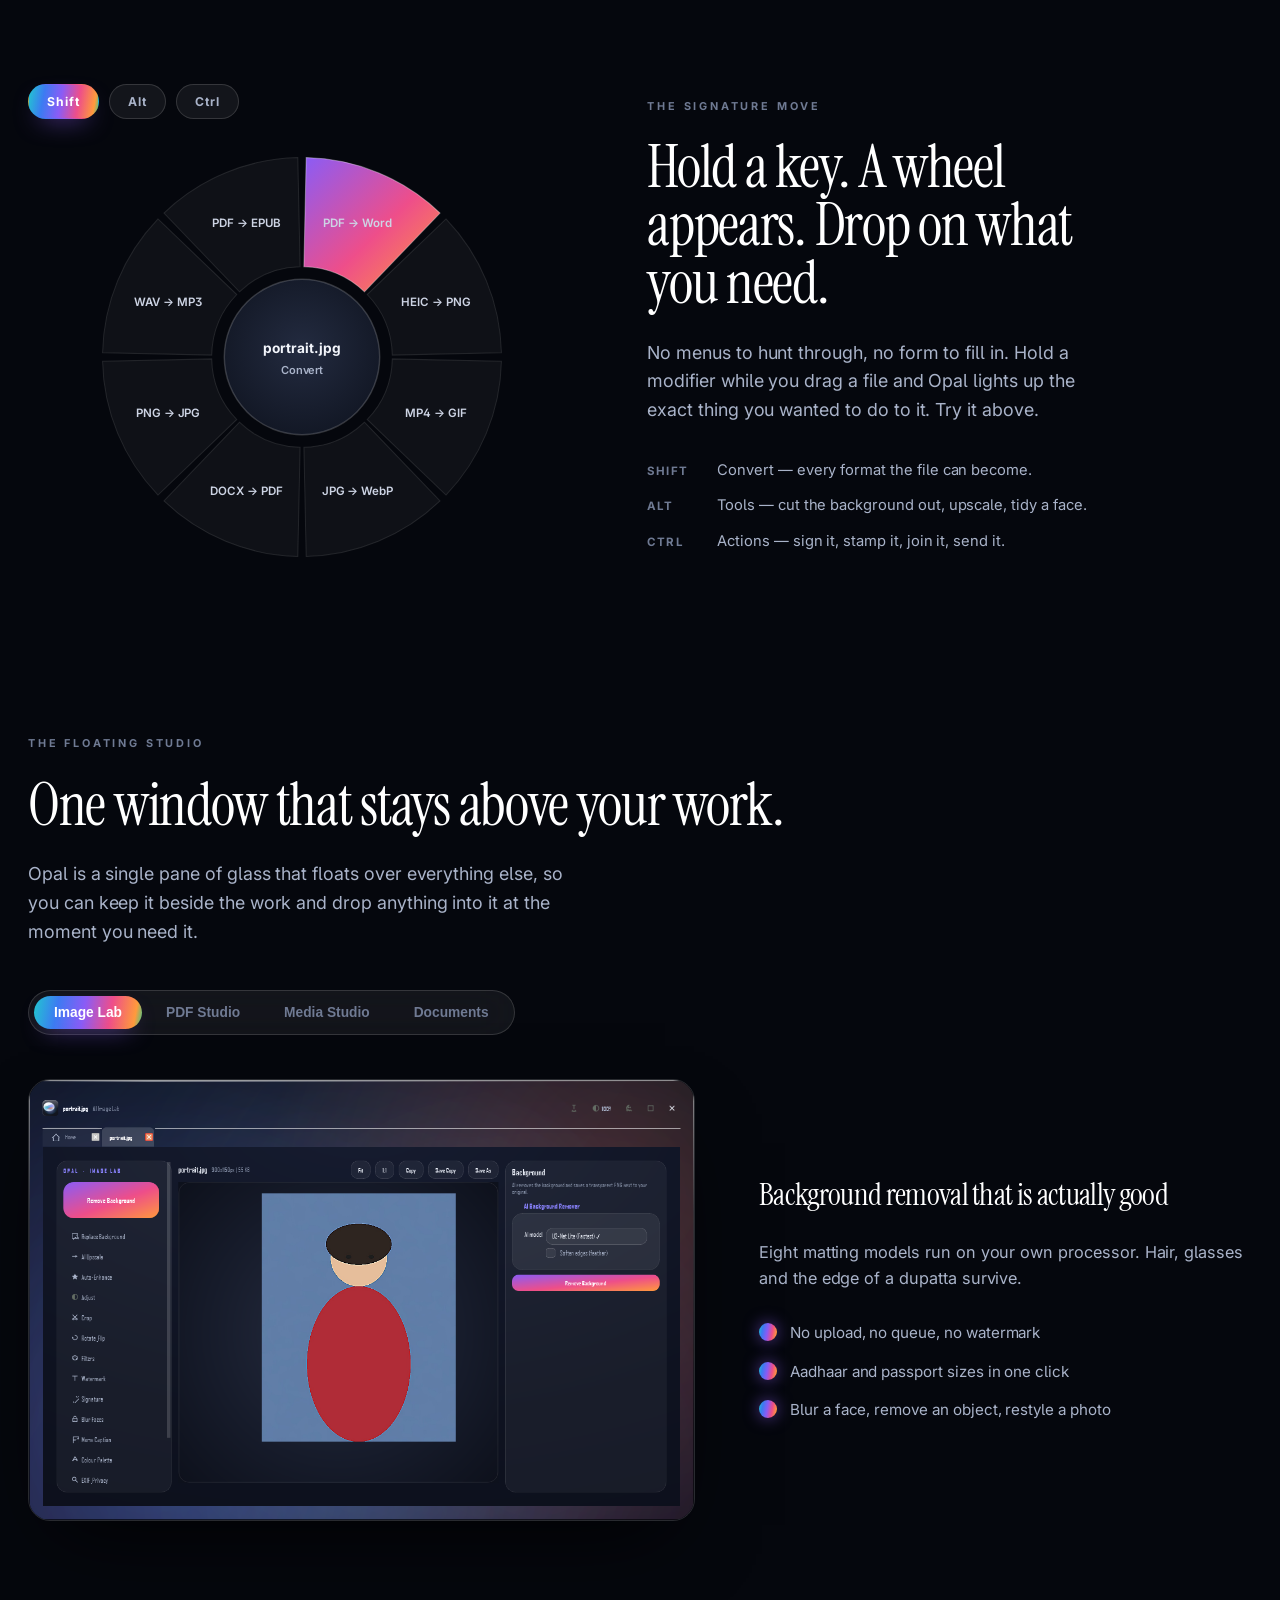
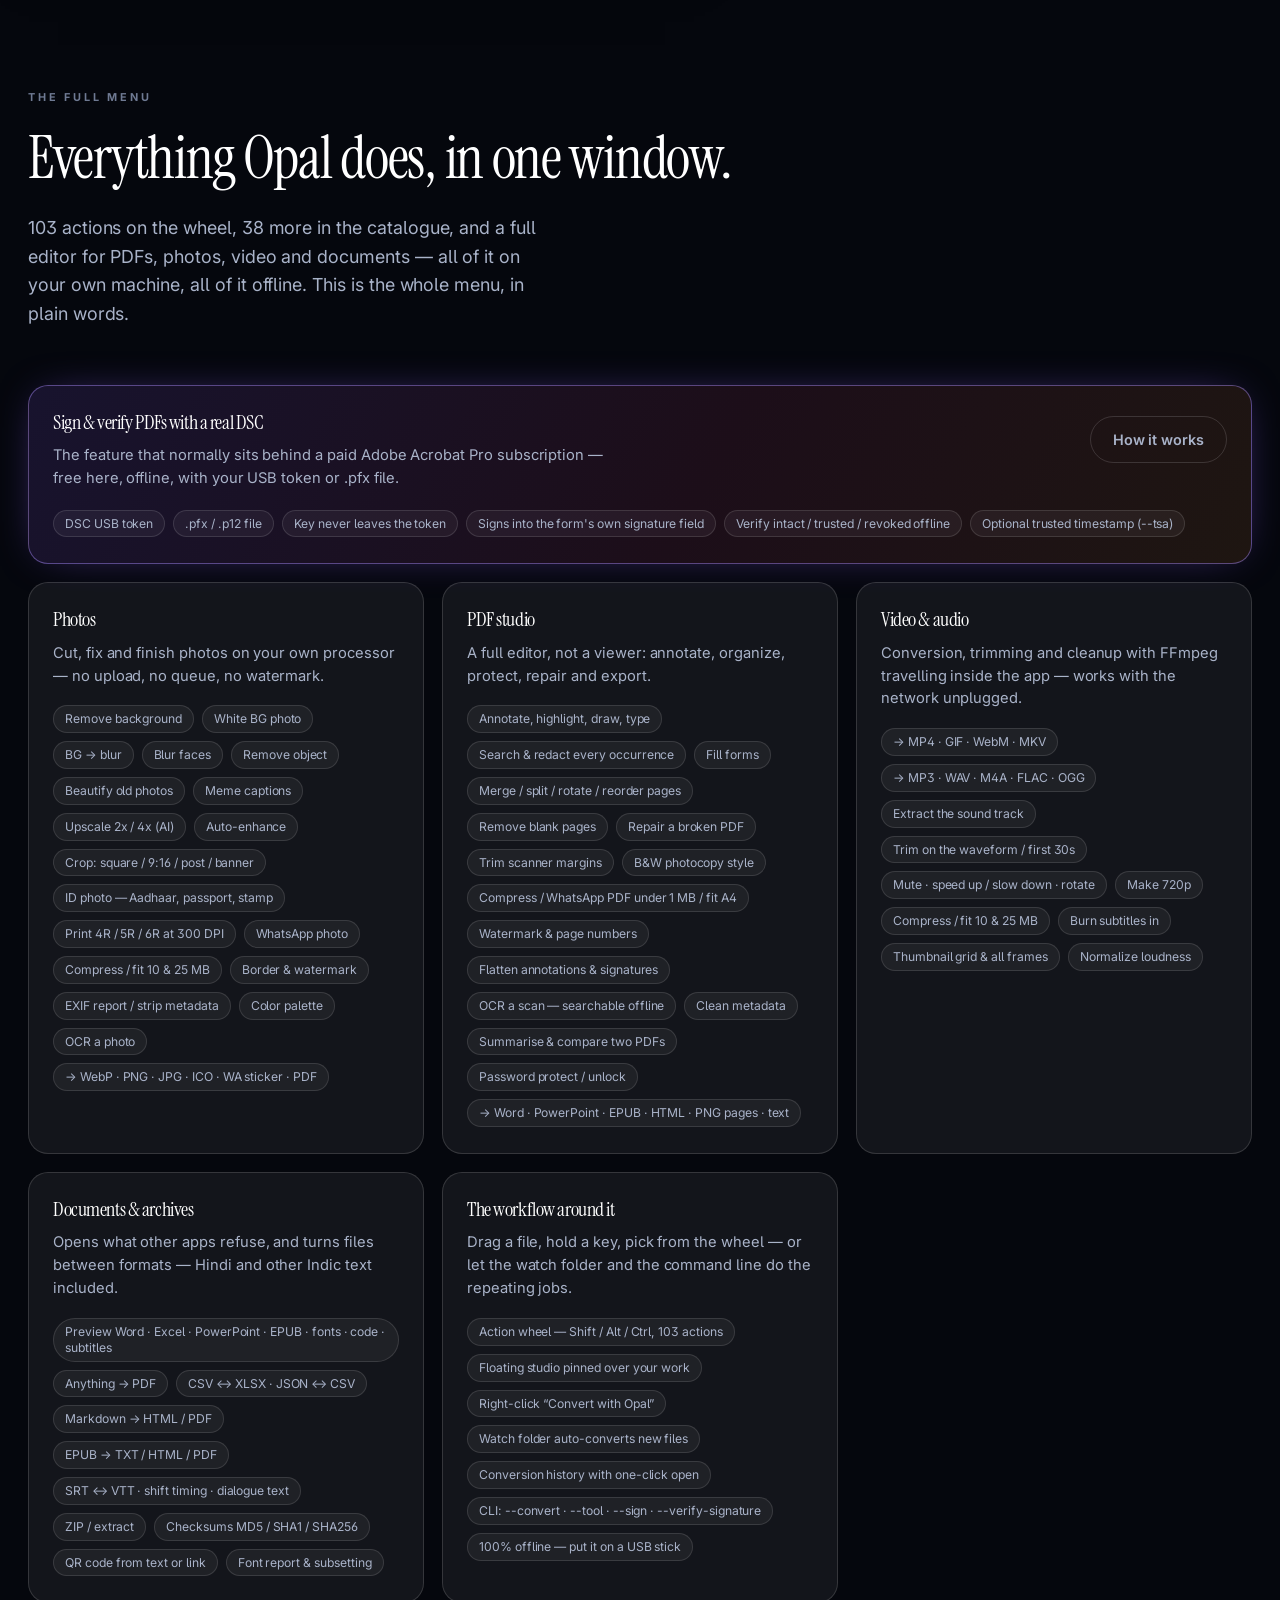
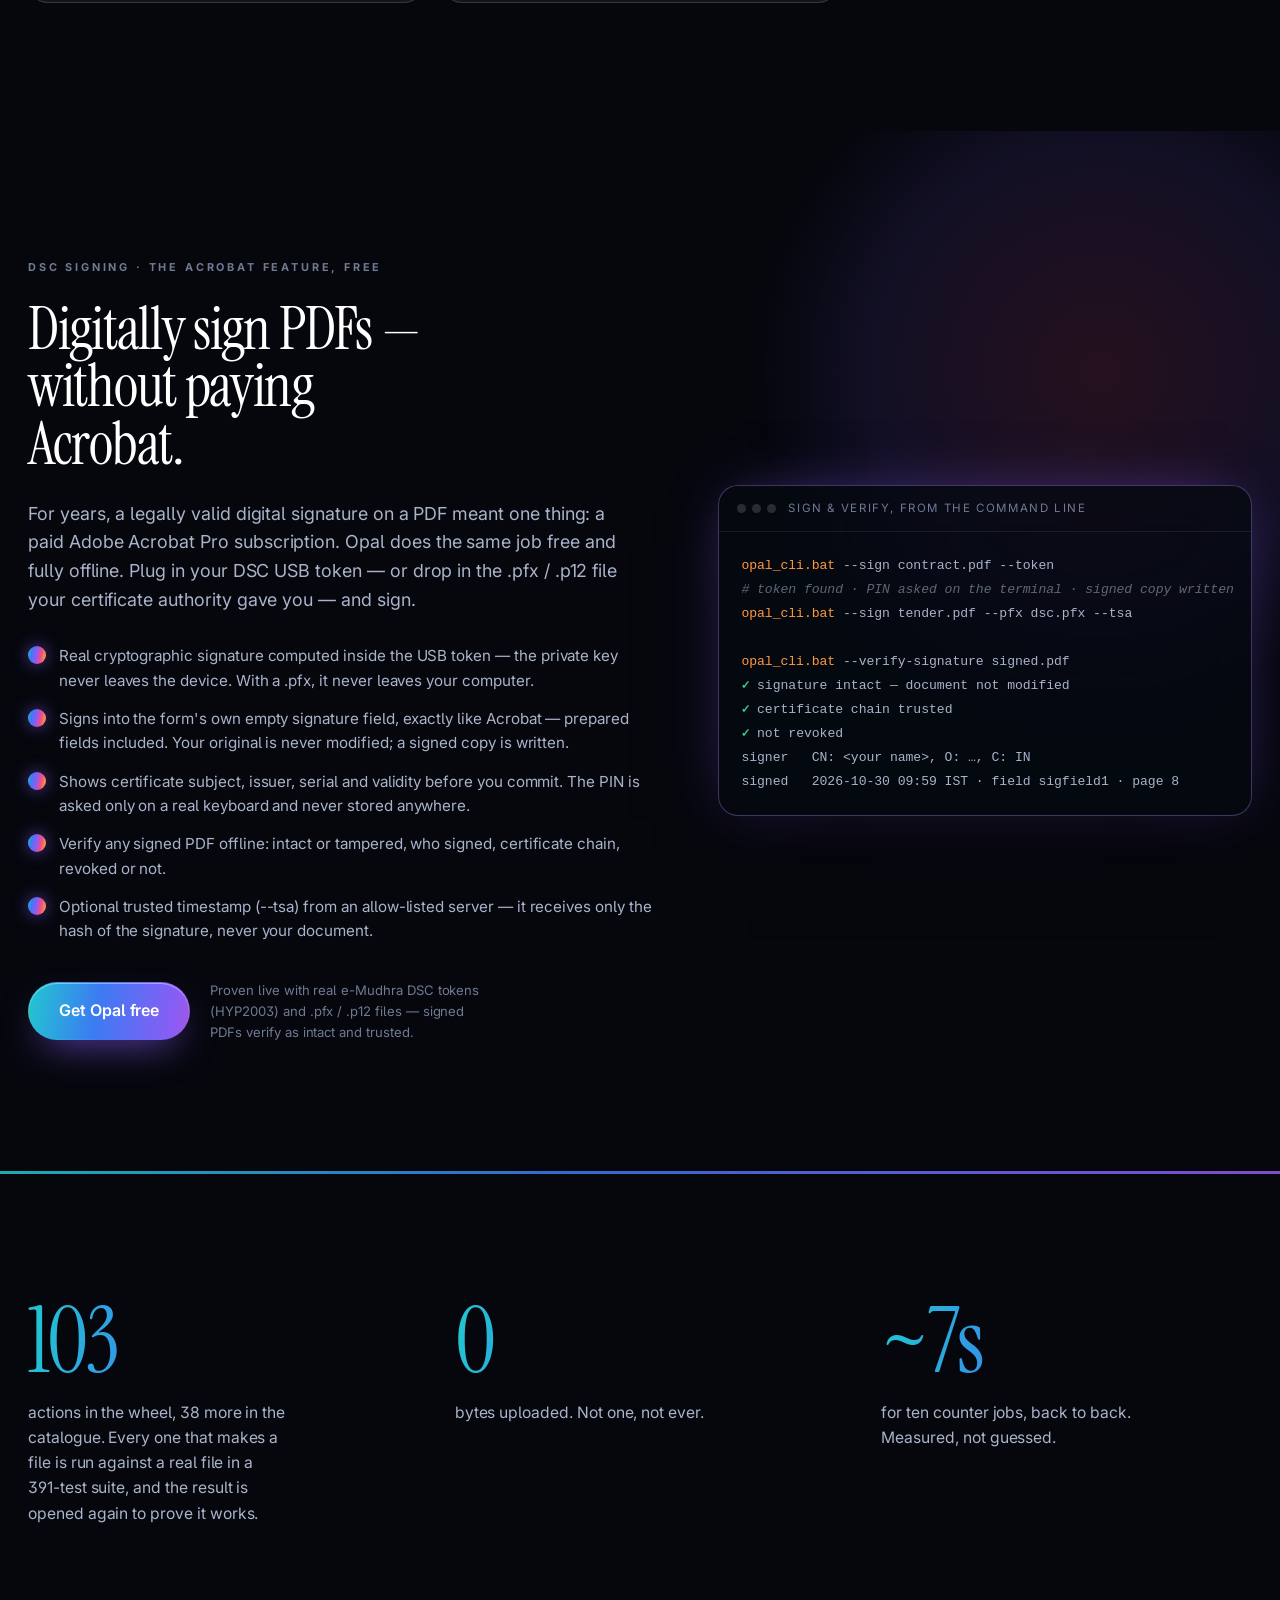
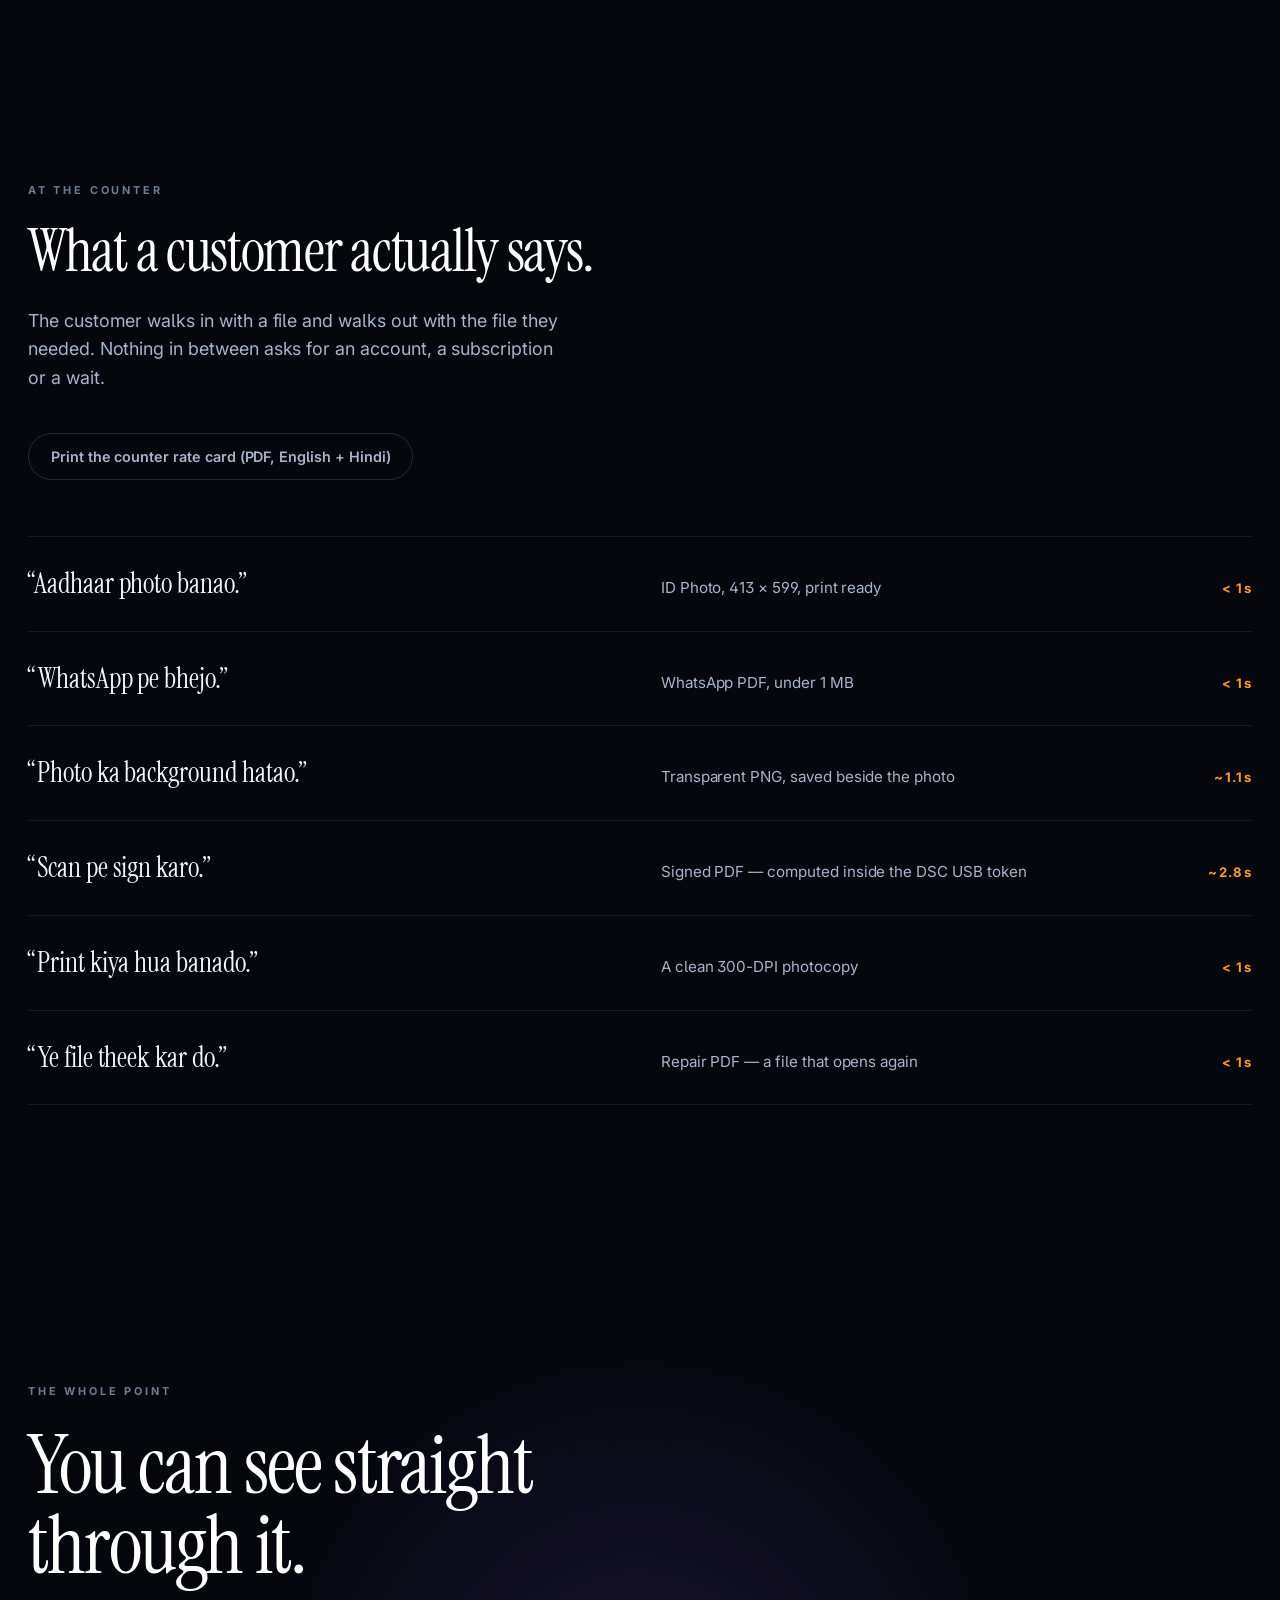
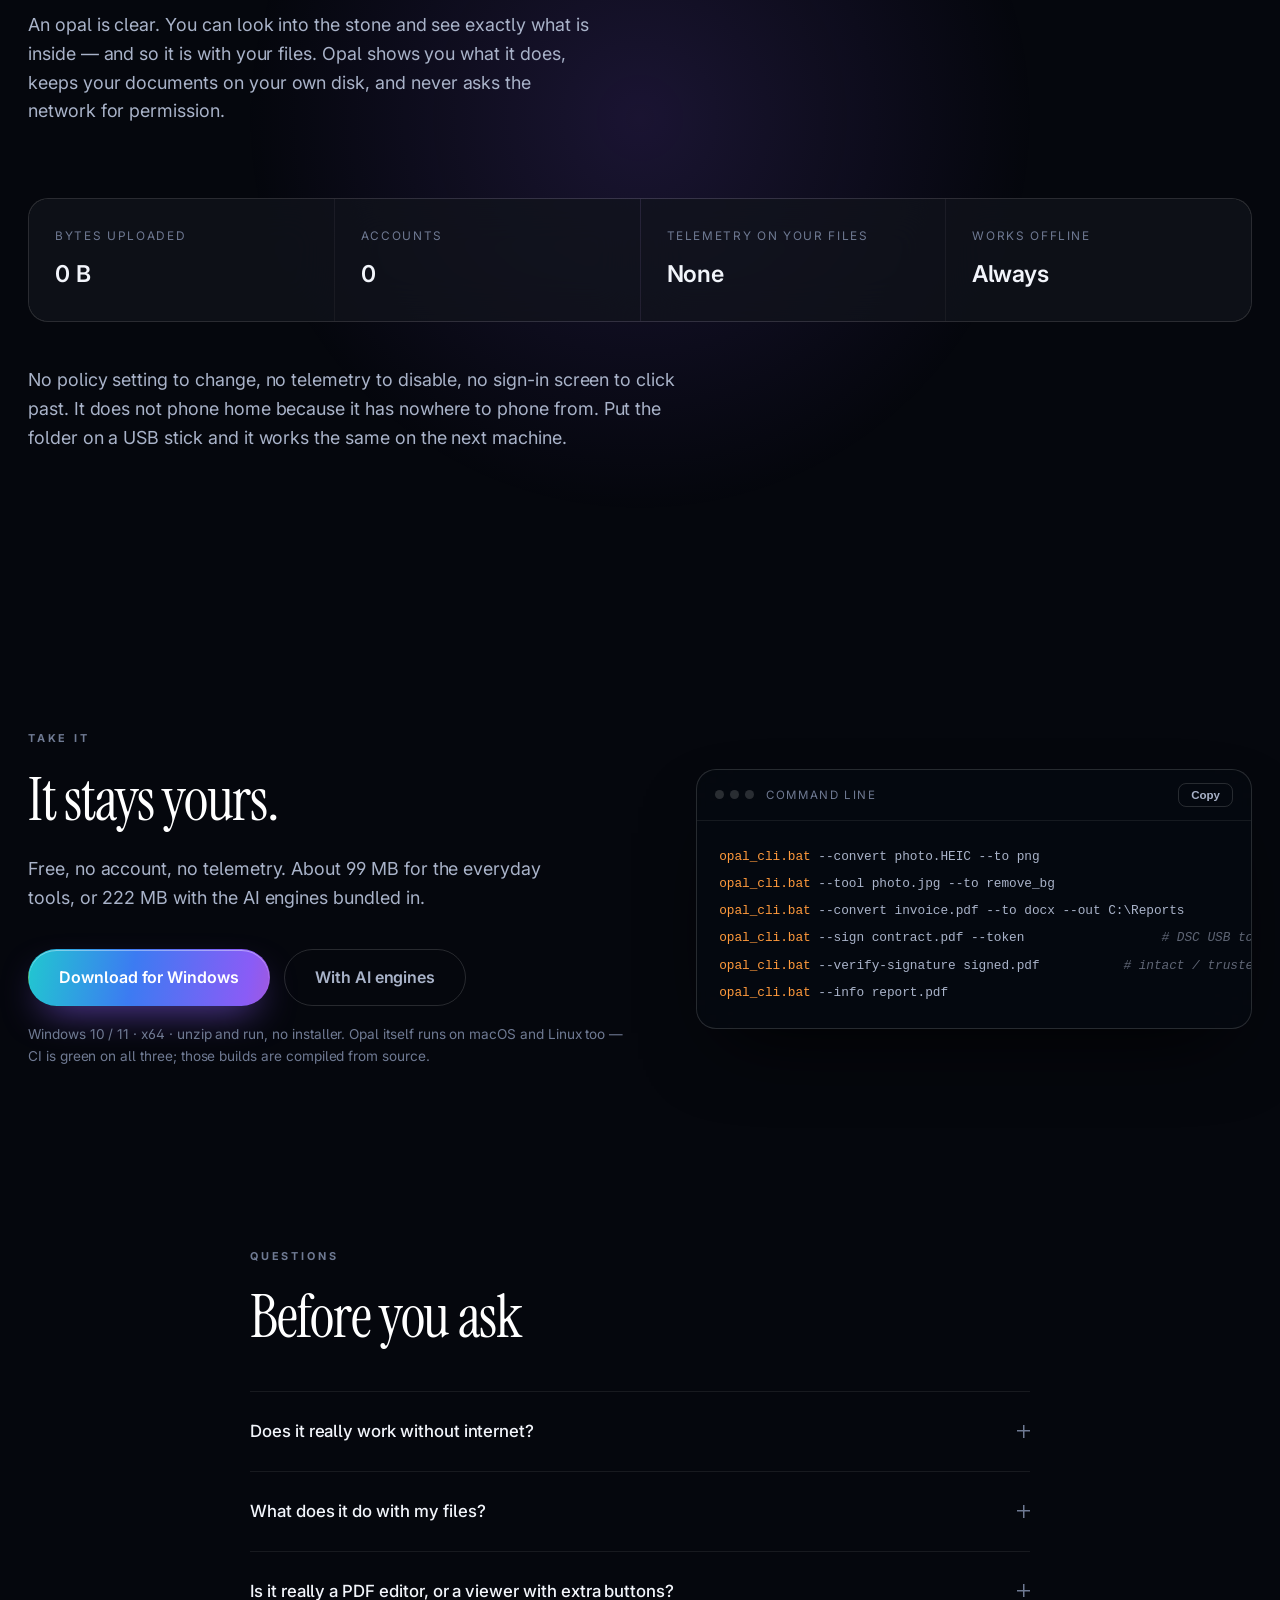
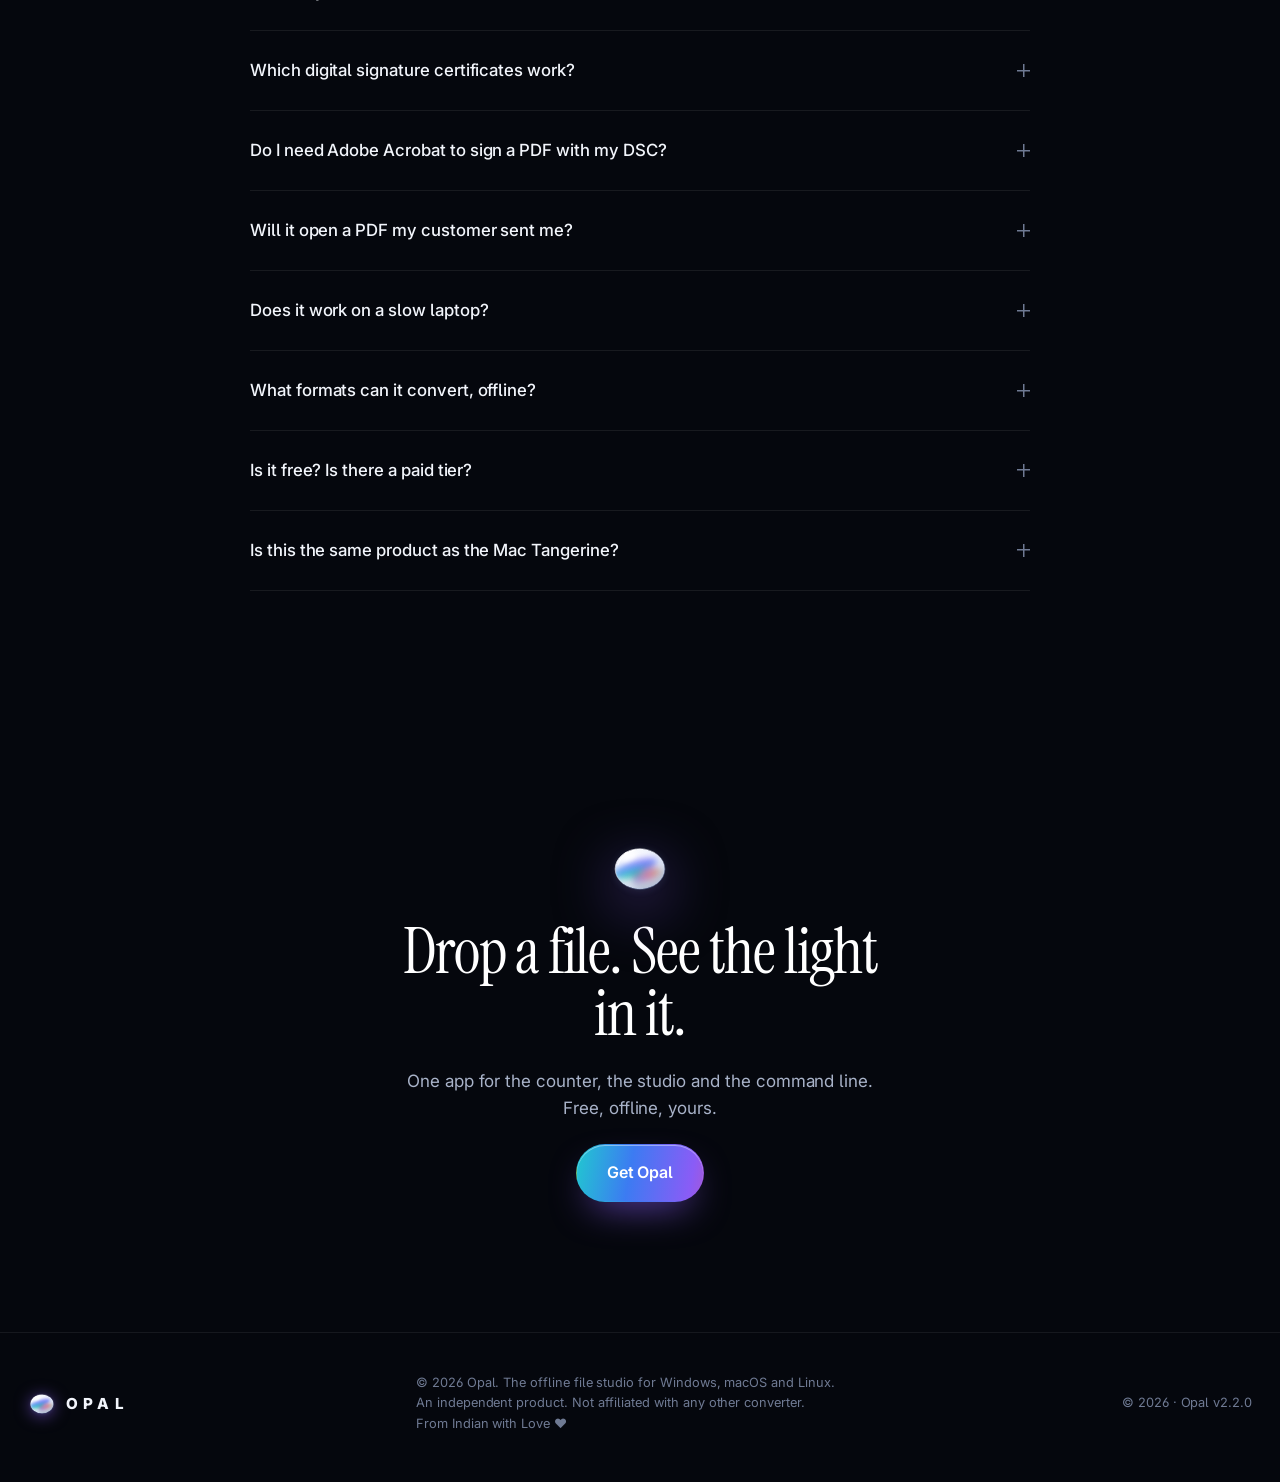
==== commit f5359e94: "Release v2.2.0: Stitch Liquid Glass rebuild — every screen, asset and the wheel - version.py 2.2.0; " ====
--- a/website/index.html
+++ b/website/index.html
@@ -655,10 +655,10 @@
         Free, no account, no telemetry. About 99 MB for the everyday tools, or 222 MB with the AI engines bundled in.
       </p>
       <div class="download-actions">
-        <a class="btn btn-primary btn-lg" href="downloads/Opal-v2.1.0-Windows-x64.zip" download>
+        <a class="btn btn-primary btn-lg" href="downloads/Opal-v2.2.0-Windows-x64.zip" download>
           <span data-en="Download for Windows" data-hing="Windows ke liye download">Download for Windows</span>
         </a>
-        <a class="btn btn-quiet btn-lg" href="downloads/Opal-Full-v2.1.0-Windows-x64.zip" download>
+        <a class="btn btn-quiet btn-lg" href="downloads/Opal-Full-v2.2.0-Windows-x64.zip" download>
           <span data-en="With AI engines" data-hing="AI engines ke saath">With AI engines</span>
         </a>
       </div>
@@ -800,7 +800,7 @@
       <br />
       <span data-en="From Indian with Love ❤️" data-hing="Indian dil se ❤️">From Indian with Love ❤️</span>
     </p>
-    <p class="footer-note">© <span id="year">2026</span> · Opal v2.1.0</p>
+    <p class="footer-note">© <span id="year">2026</span> · Opal v2.2.0</p>
   </div>
 </footer>
 
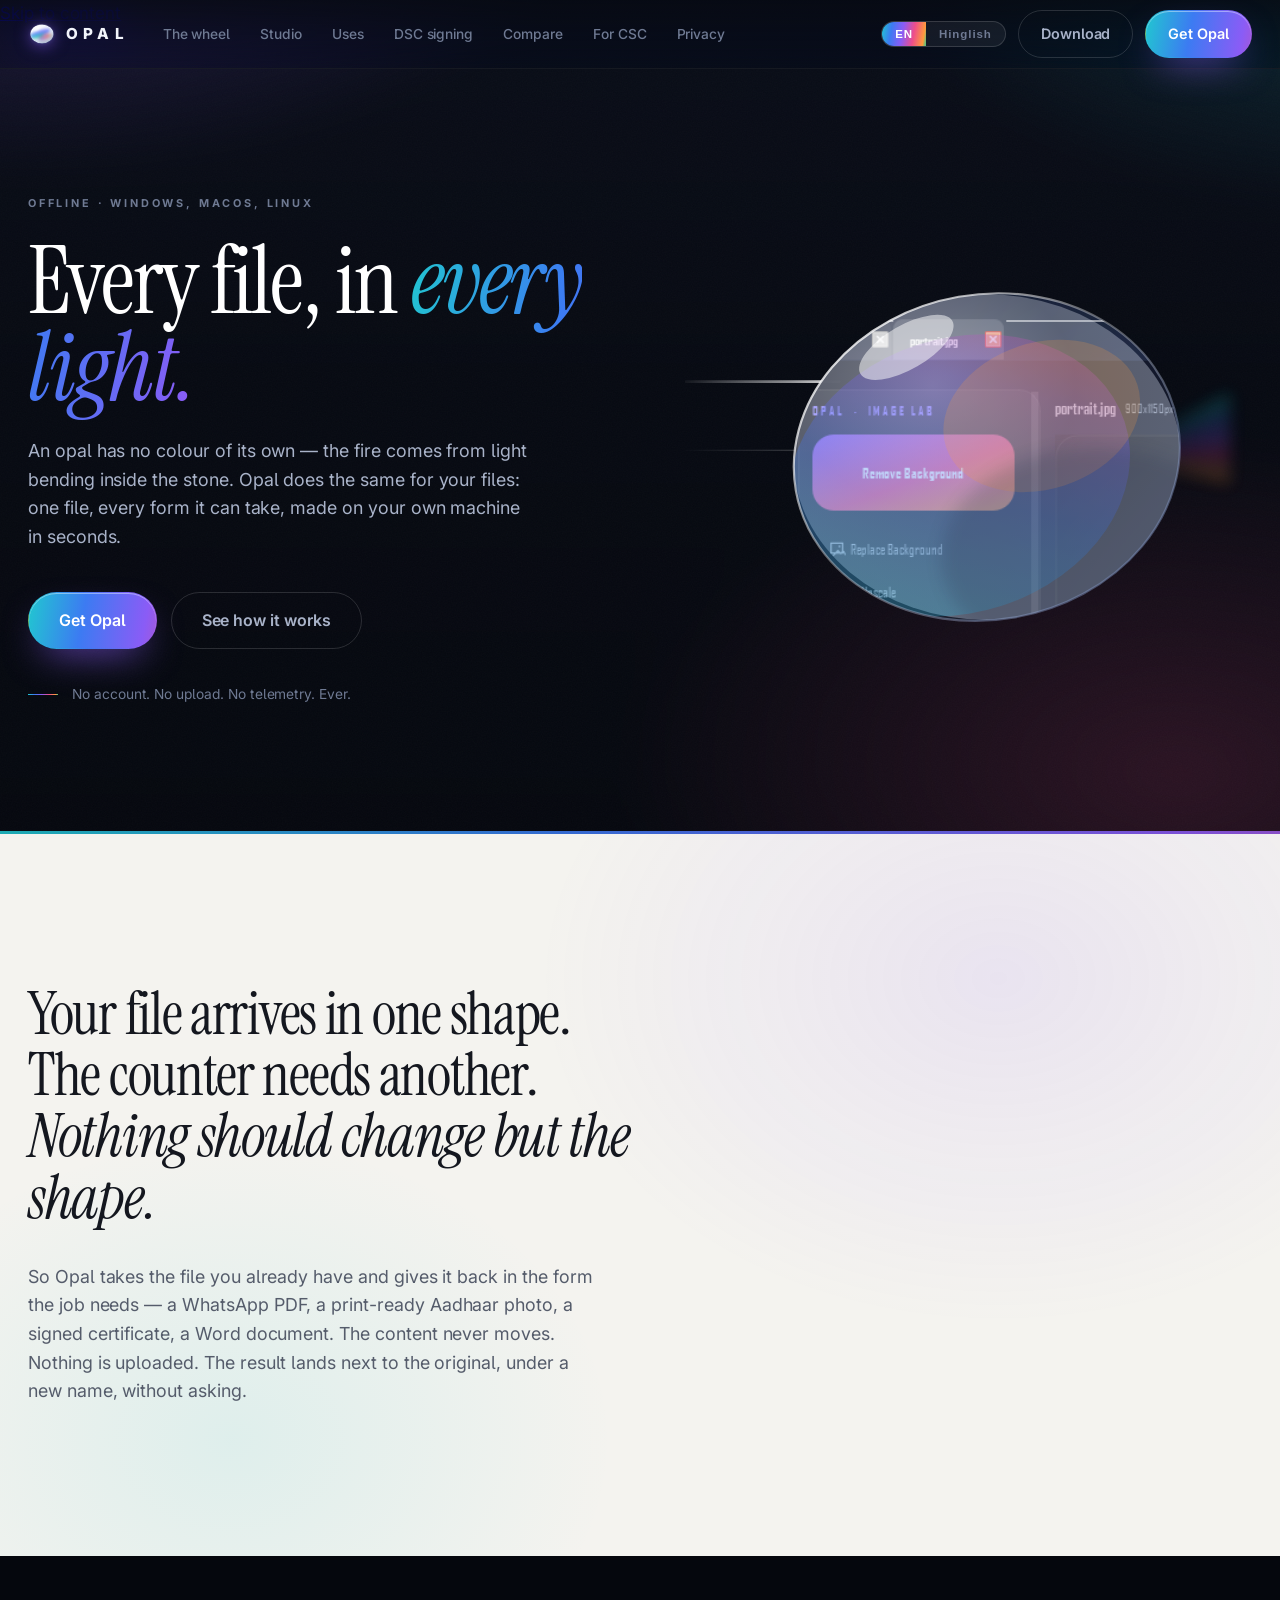
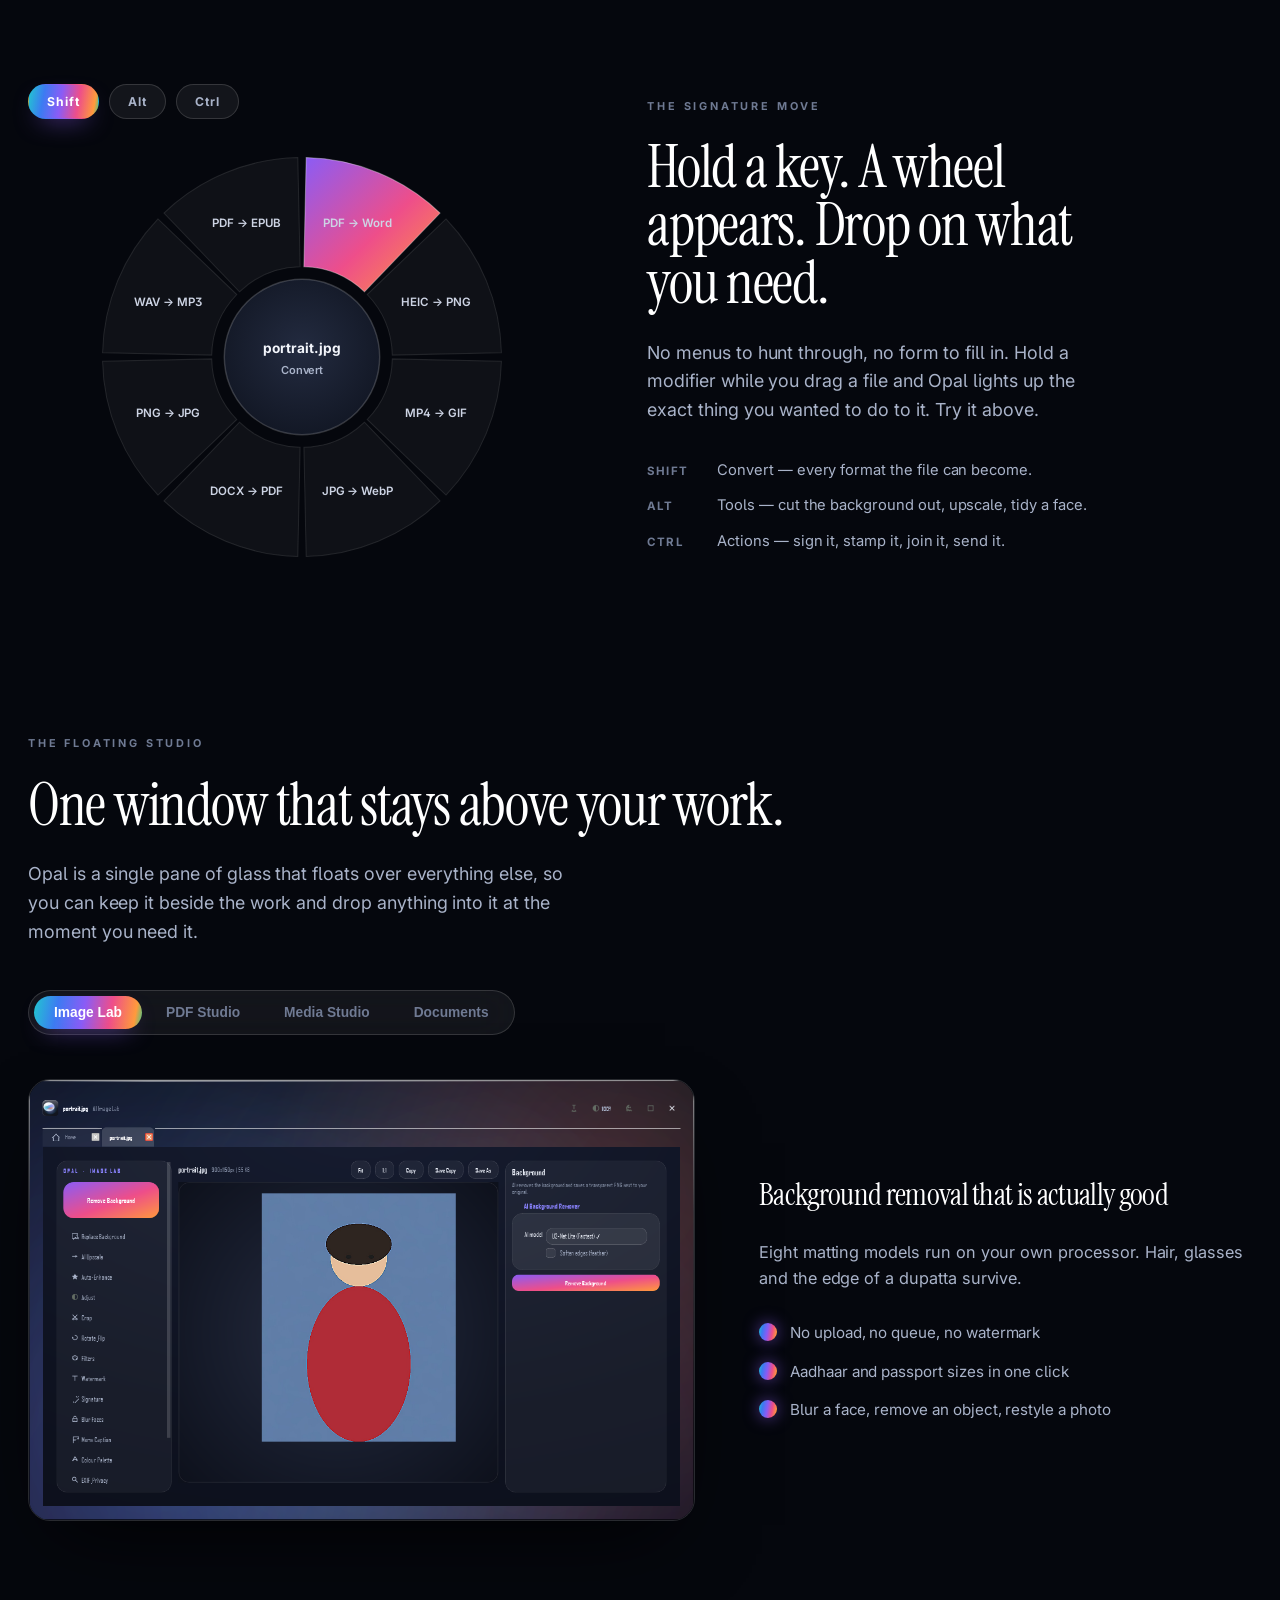
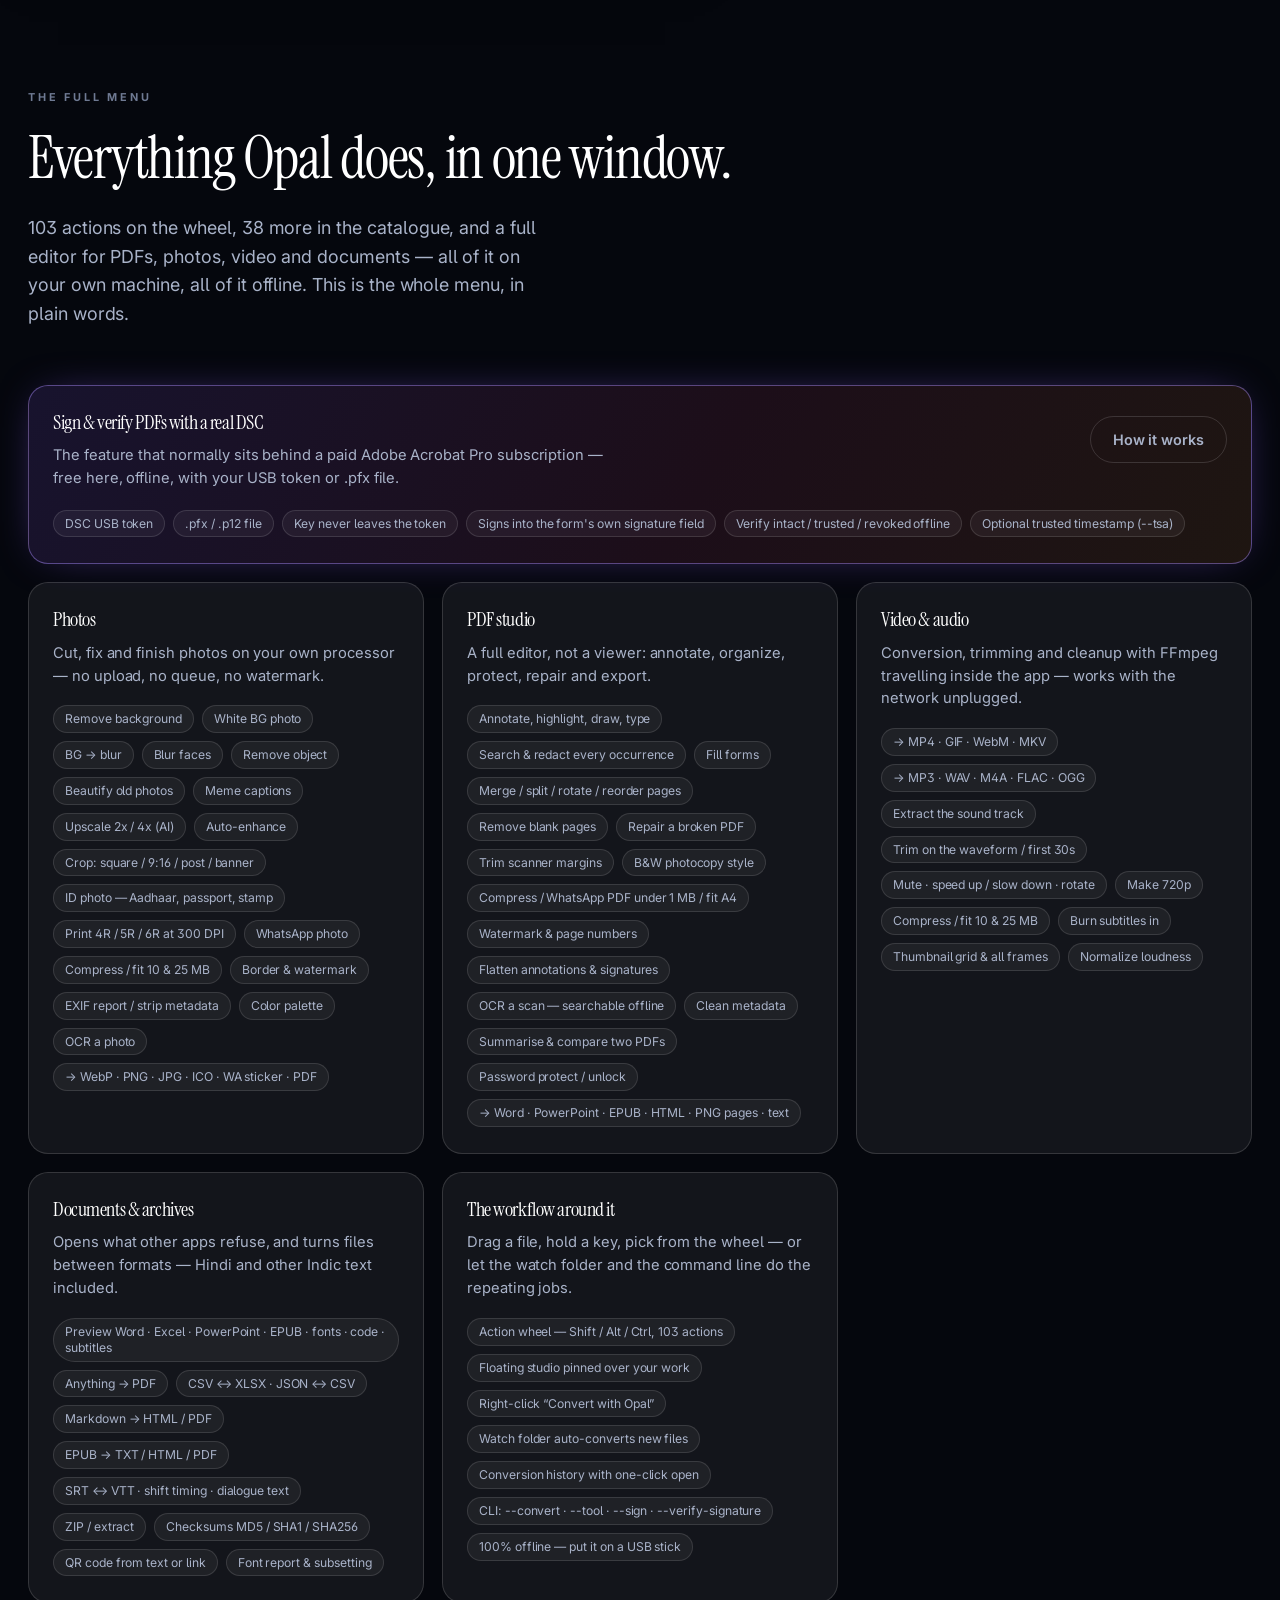
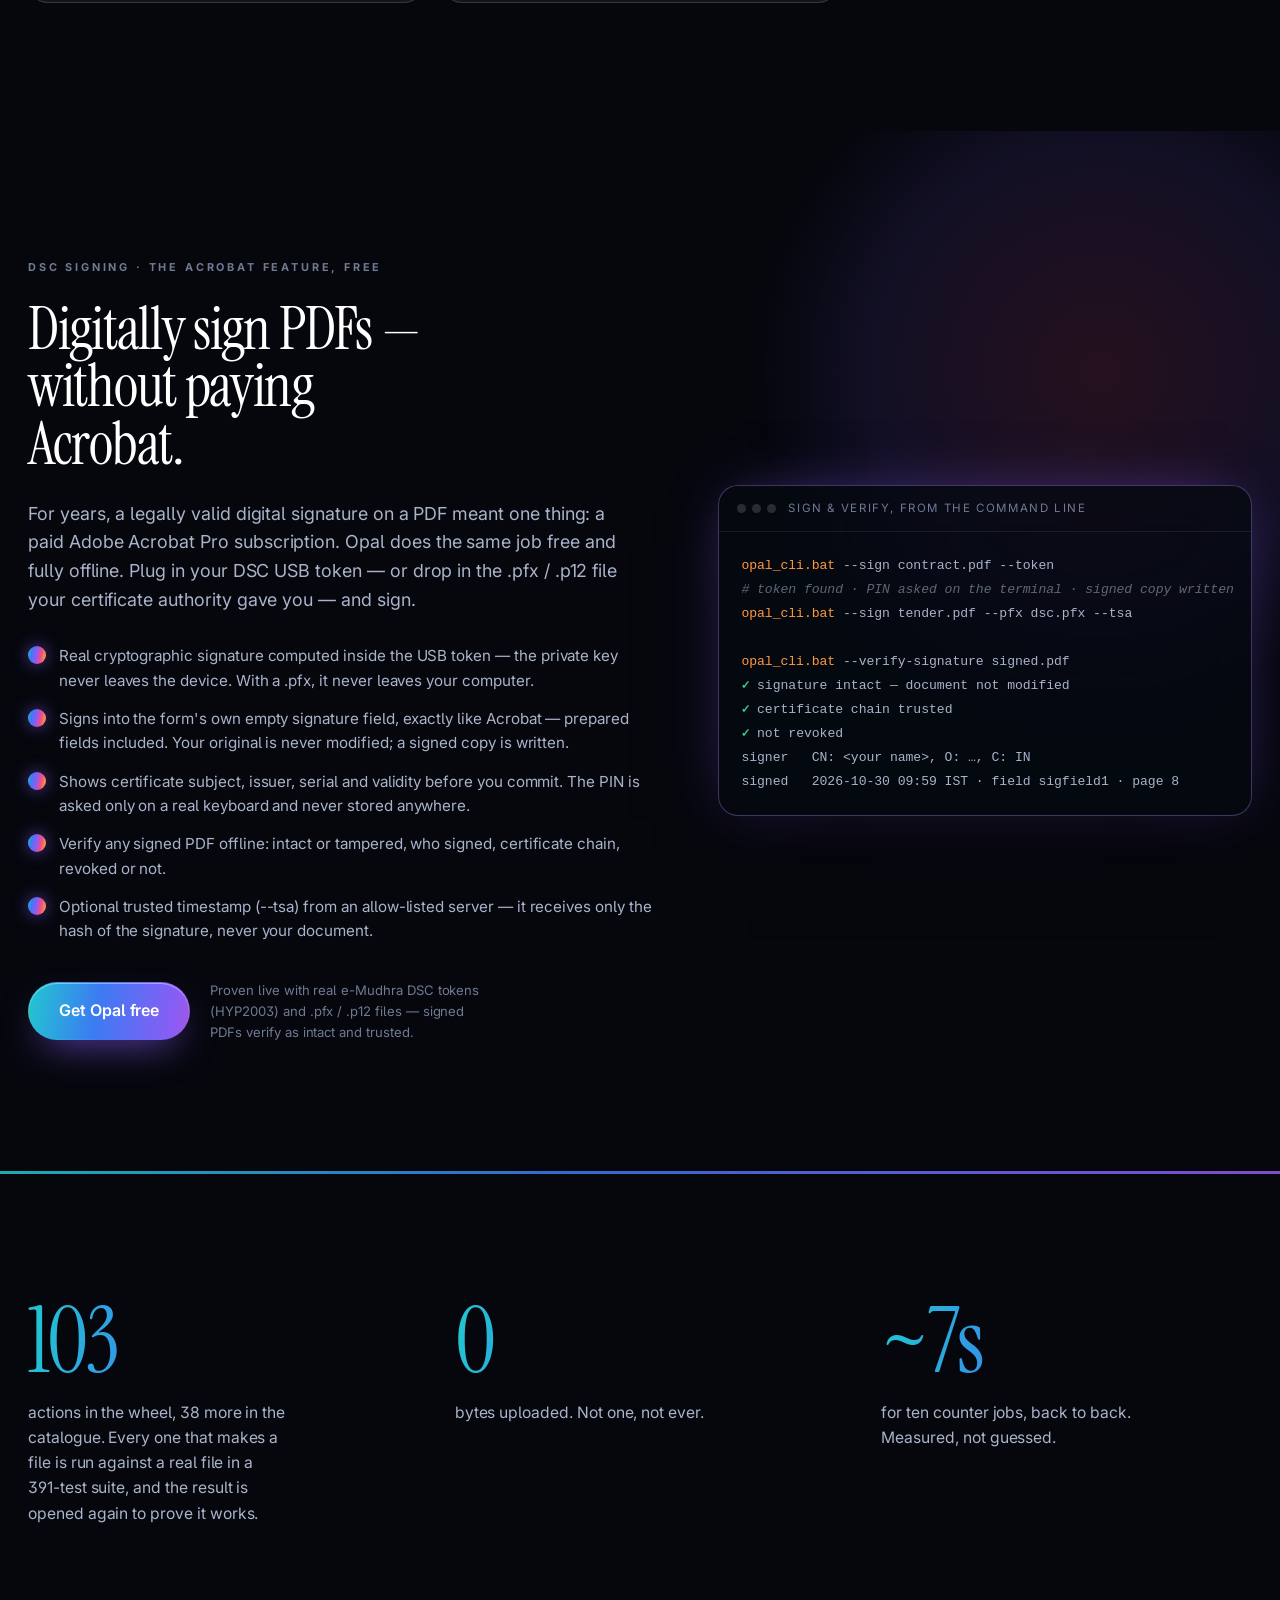
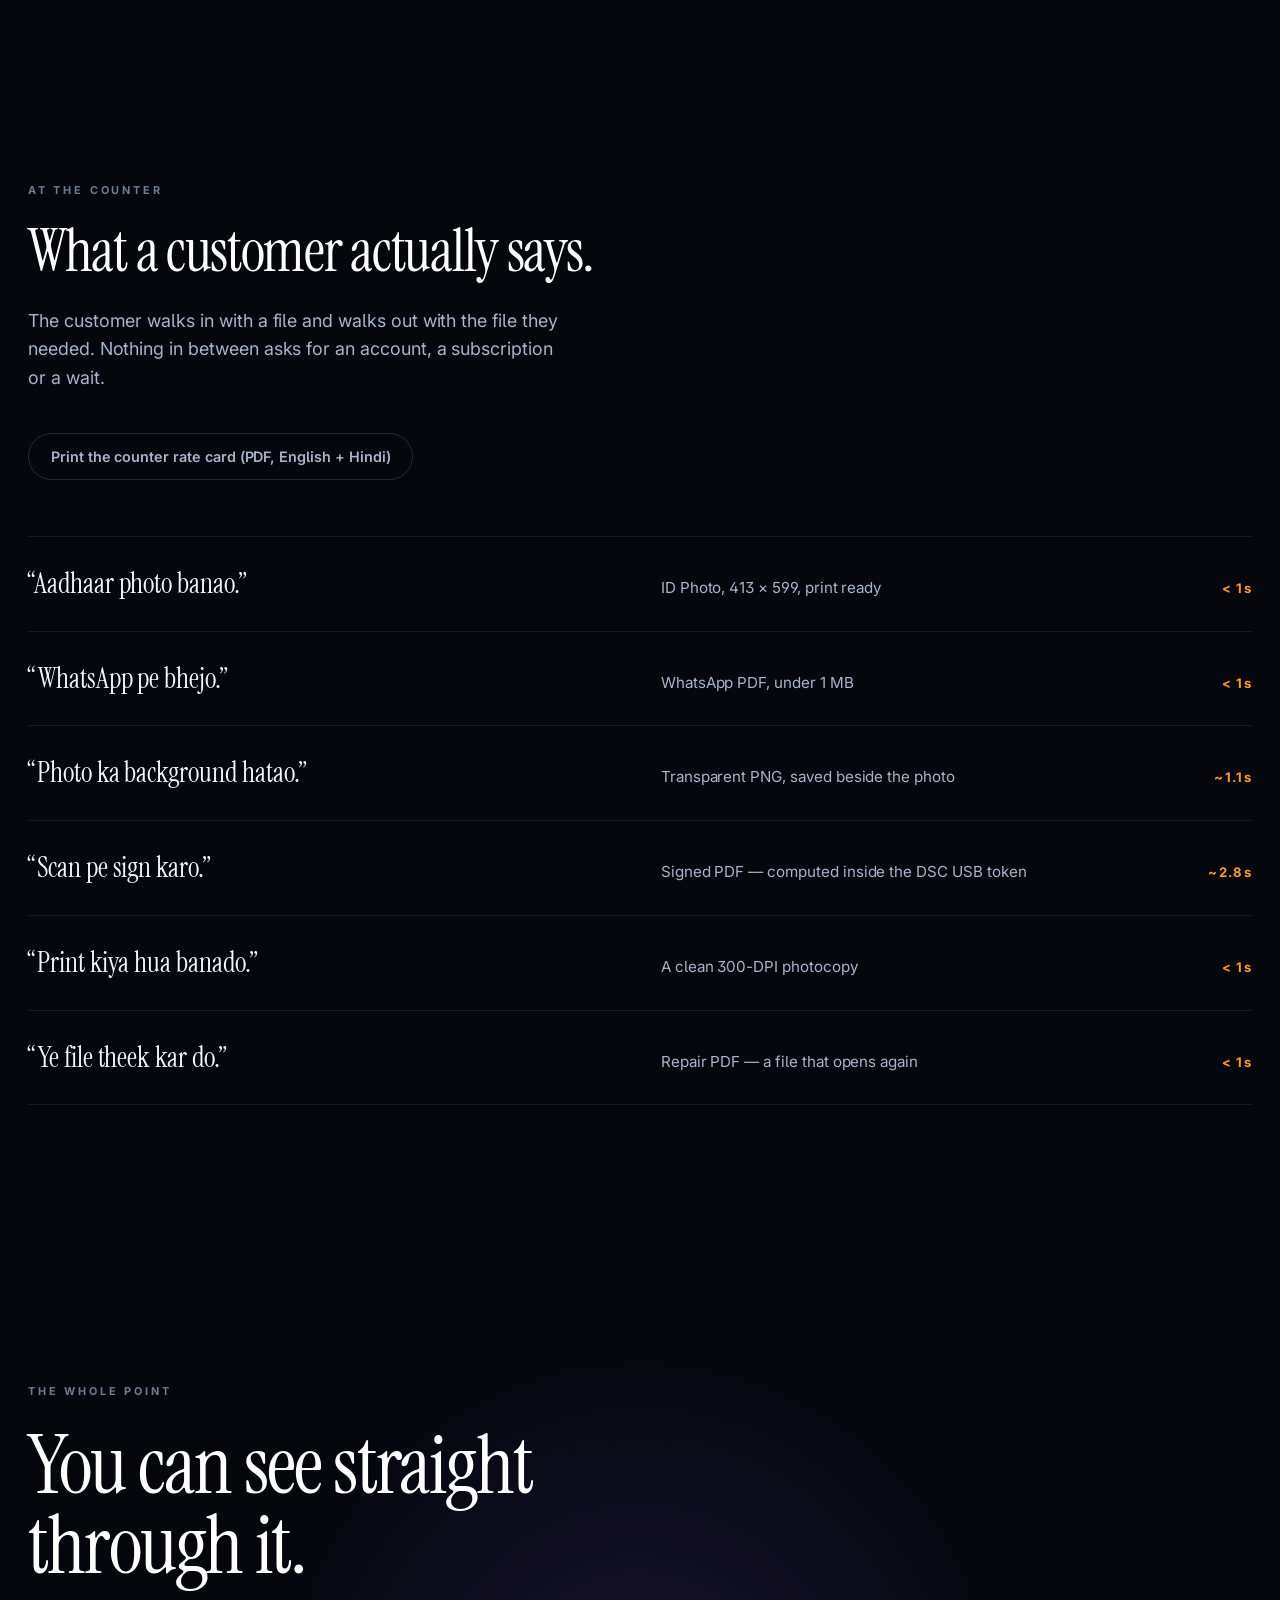
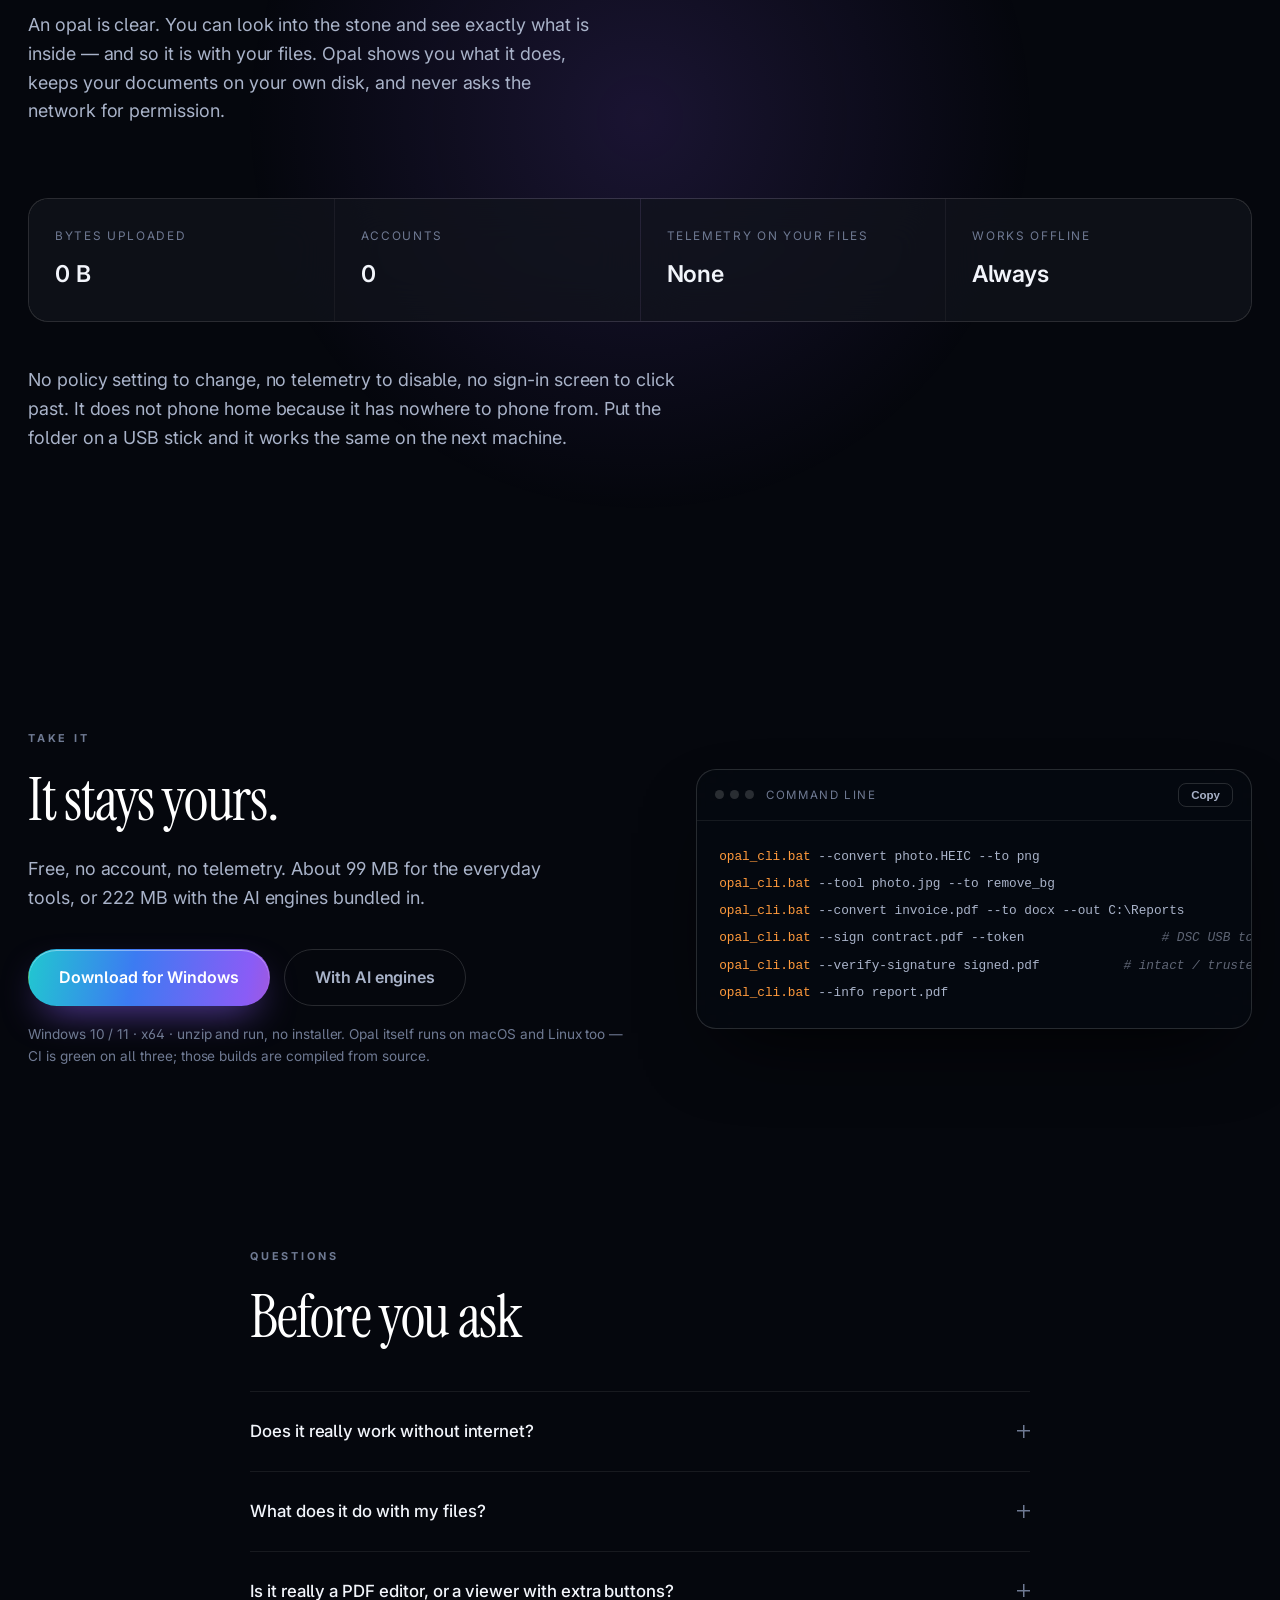
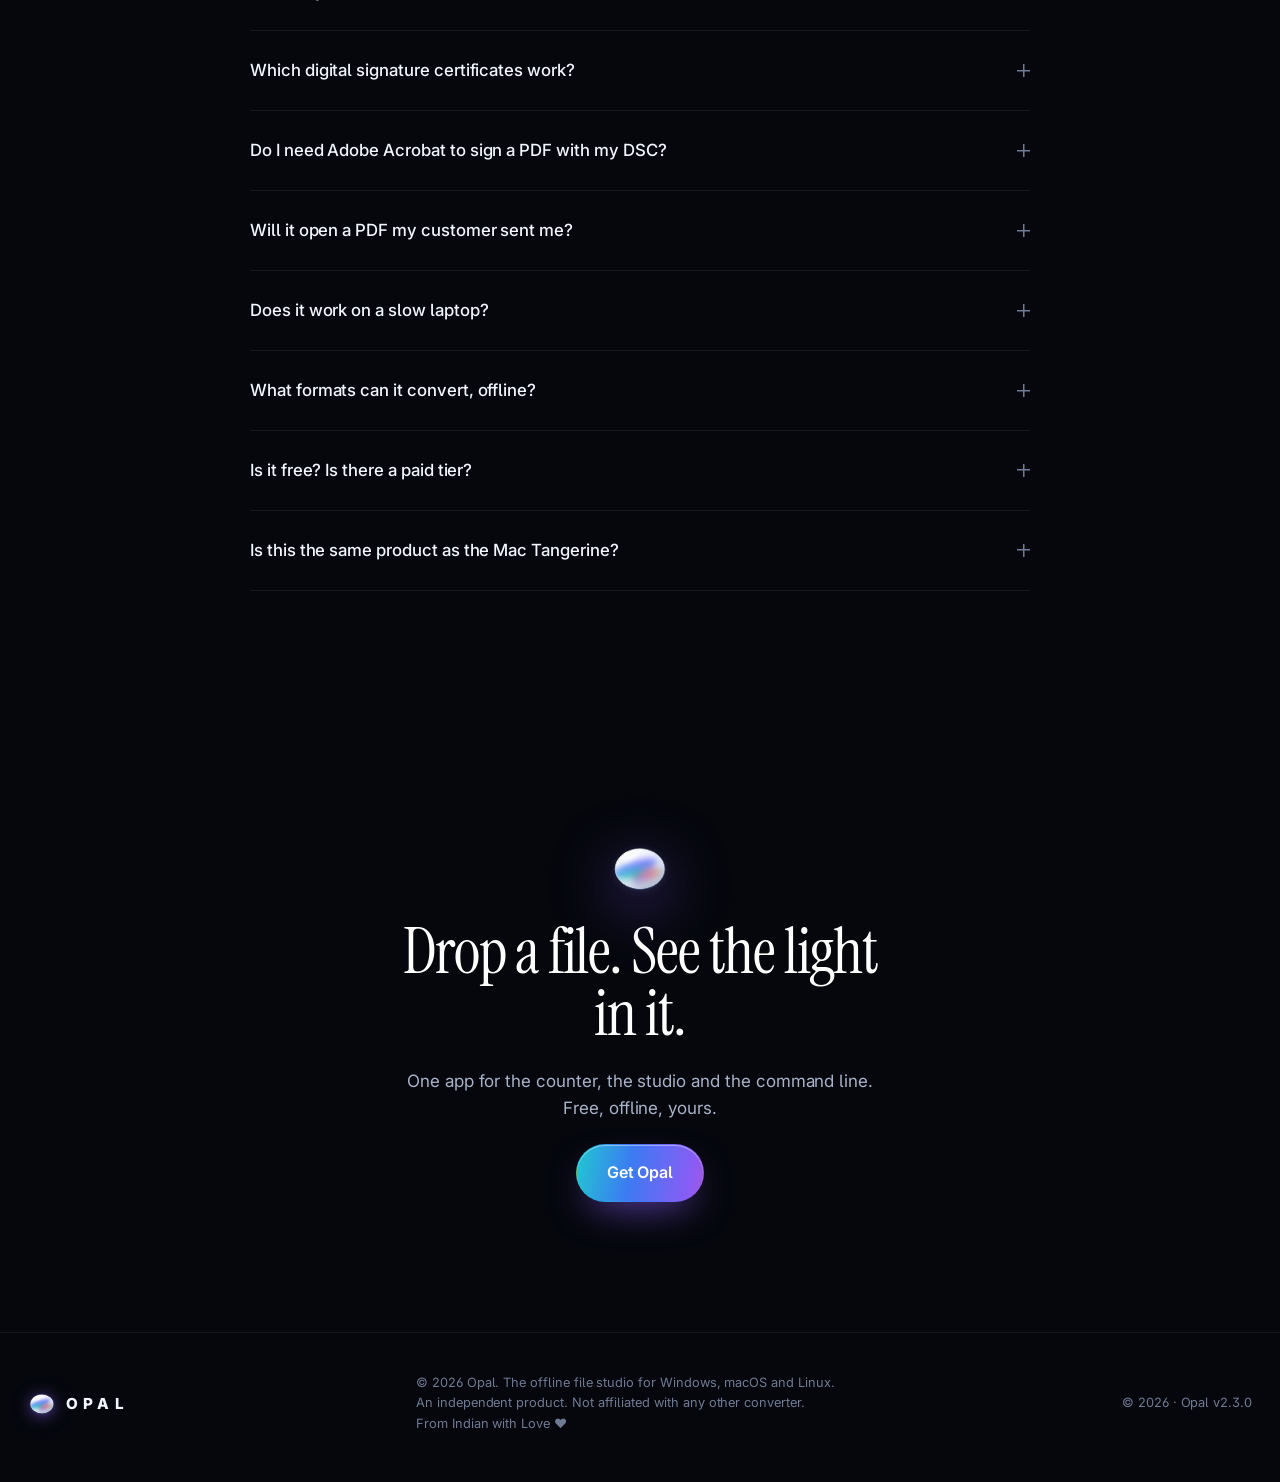
==== commit 0fbc2006: "chore(release): bump version to v2.3.0 and document Acrobat Pro parity additions" ====
--- a/website/index.html
+++ b/website/index.html
@@ -282,9 +282,9 @@
       </div>
       <div class="studio-copy">
         <h3 data-en="A PDF editor, not a PDF viewer" data-hing="PDF viewer nahi, PDF editor">A PDF editor, not a PDF viewer</h3>
-        <p class="lede" data-en="The everyday Acrobat job, done offline: annotate, search &amp; redact, sign, verify signatures, fill, OCR a scan, compare two versions, flatten, protect. MDP certification and LTV are on the roadmap."
-           data-hing="Roz ka Acrobat ka kaam, offline: note, search &amp; redact, sign, signature verify, form bharo, scan OCR, do version compare, flatten, protect. MDP certification aur LTV roadmap par hain.">
-          The everyday Acrobat job, done offline: annotate, search &amp; redact, sign, verify signatures, fill, OCR a scan, compare two versions, flatten, protect. MDP certification and LTV are on the roadmap.
+        <p class="lede" data-en="The everyday Acrobat job, done offline: annotate, search &amp; redact, sign, verify signatures, fill, OCR a scan, compare two versions, flatten, protect, DocMDP certify, LTV/DSS embed, and package PDF portfolios."
+           data-hing="Roz ka Acrobat ka kaam, offline: note, search &amp; redact, sign, signature verify, form bharo, scan OCR, do version compare, flatten, protect, DocMDP certify, LTV/DSS embed, aur PDF portfolio banao.">
+          The everyday Acrobat job, done offline: annotate, search &amp; redact, sign, verify signatures, fill, OCR a scan, compare two versions, flatten, protect, DocMDP certify, LTV/DSS embed, and package PDF portfolios.
         </p>
         <ul class="checklist">
           <li data-en="Sign with a real DSC — the plugged-in USB token or a .pfx / .p12 file; the key never leaves the token" data-hing="Asli DSC se sign — lagaya hua USB token ya .pfx / .p12 file; key kabhi token se bahar nahi niklti">Sign with a real DSC — the plugged-in USB token or a .pfx / .p12 file; the key never leaves the token</li>
@@ -655,10 +655,10 @@
         Free, no account, no telemetry. About 99 MB for the everyday tools, or 222 MB with the AI engines bundled in.
       </p>
       <div class="download-actions">
-        <a class="btn btn-primary btn-lg" href="downloads/Opal-v2.2.0-Windows-x64.zip" download>
+        <a class="btn btn-primary btn-lg" href="downloads/Opal-v2.3.0-Windows-x64.zip" download>
           <span data-en="Download for Windows" data-hing="Windows ke liye download">Download for Windows</span>
         </a>
-        <a class="btn btn-quiet btn-lg" href="downloads/Opal-Full-v2.2.0-Windows-x64.zip" download>
+        <a class="btn btn-quiet btn-lg" href="downloads/Opal-Full-v2.3.0-Windows-x64.zip" download>
           <span data-en="With AI engines" data-hing="AI engines ke saath">With AI engines</span>
         </a>
       </div>
@@ -800,7 +800,7 @@
       <br />
       <span data-en="From Indian with Love ❤️" data-hing="Indian dil se ❤️">From Indian with Love ❤️</span>
     </p>
-    <p class="footer-note">© <span id="year">2026</span> · Opal v2.2.0</p>
+    <p class="footer-note">© <span id="year">2026</span> · Opal v2.3.0</p>
   </div>
 </footer>
 
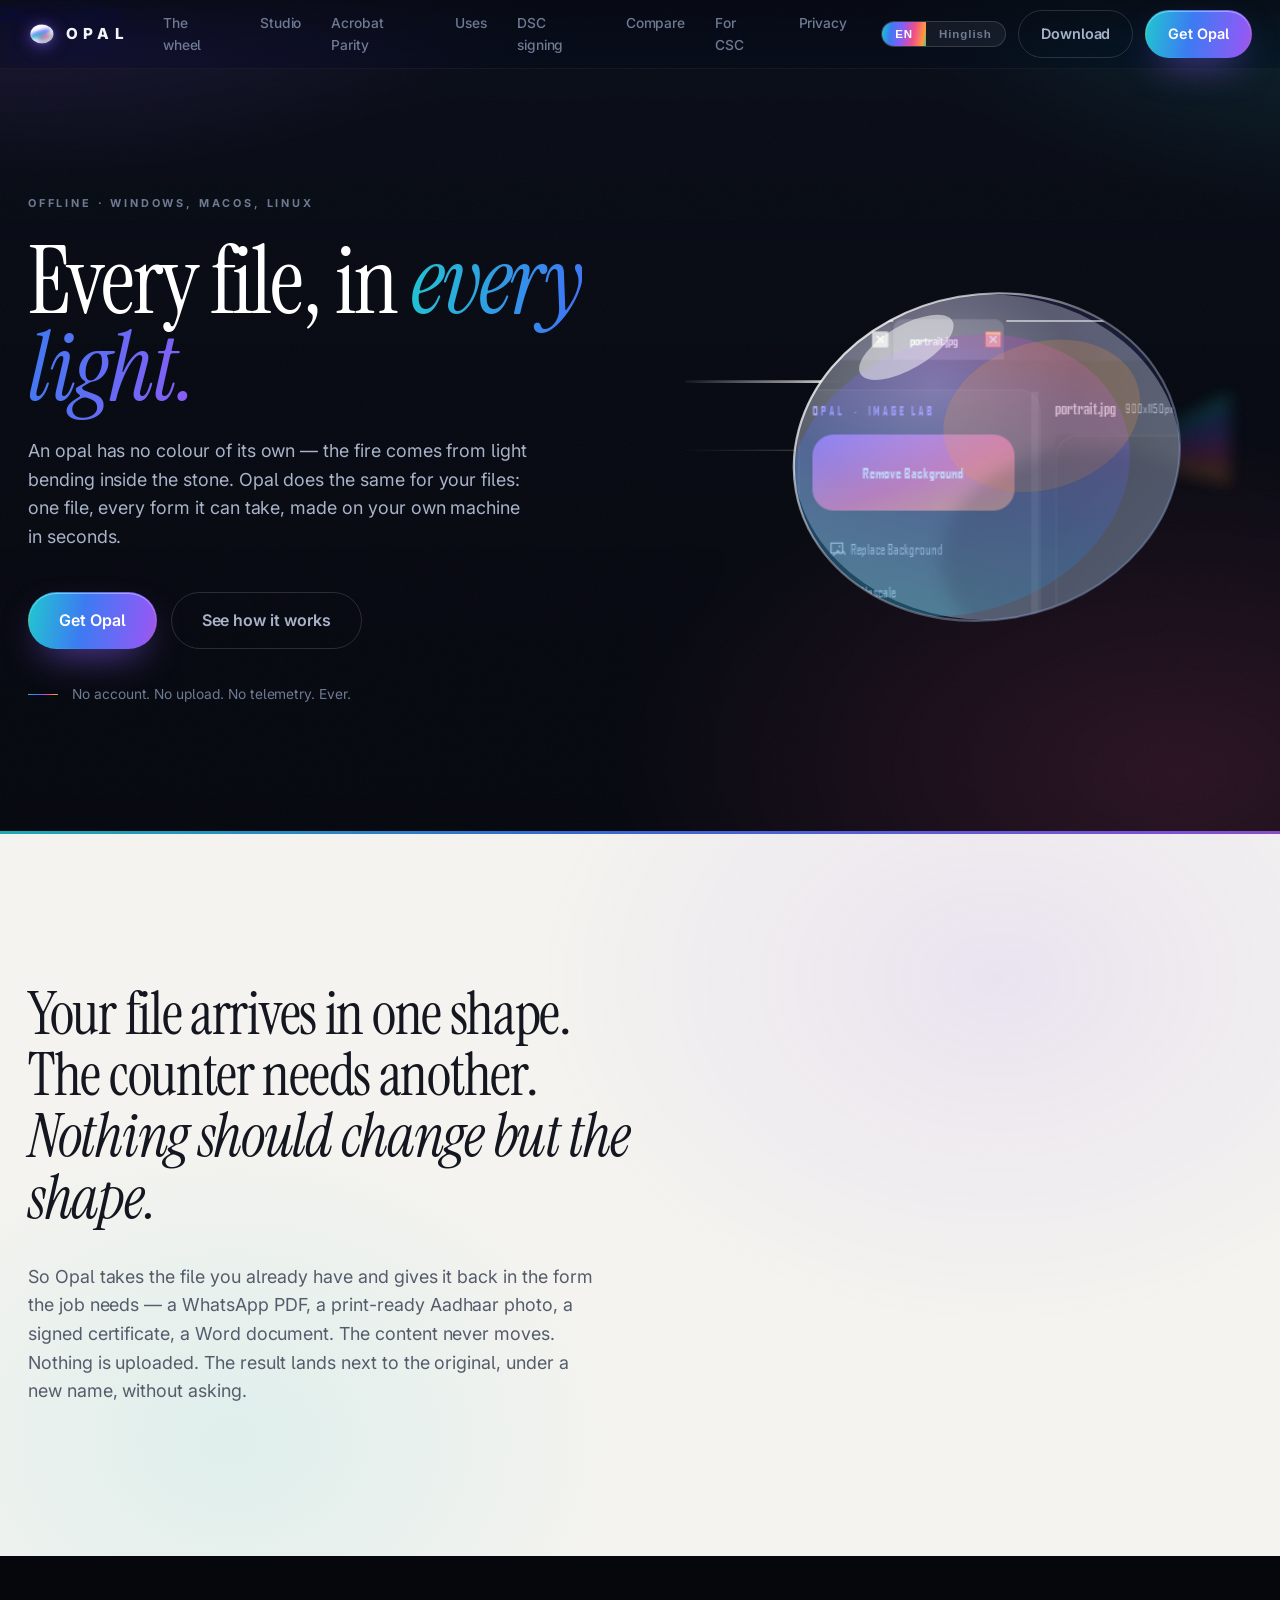
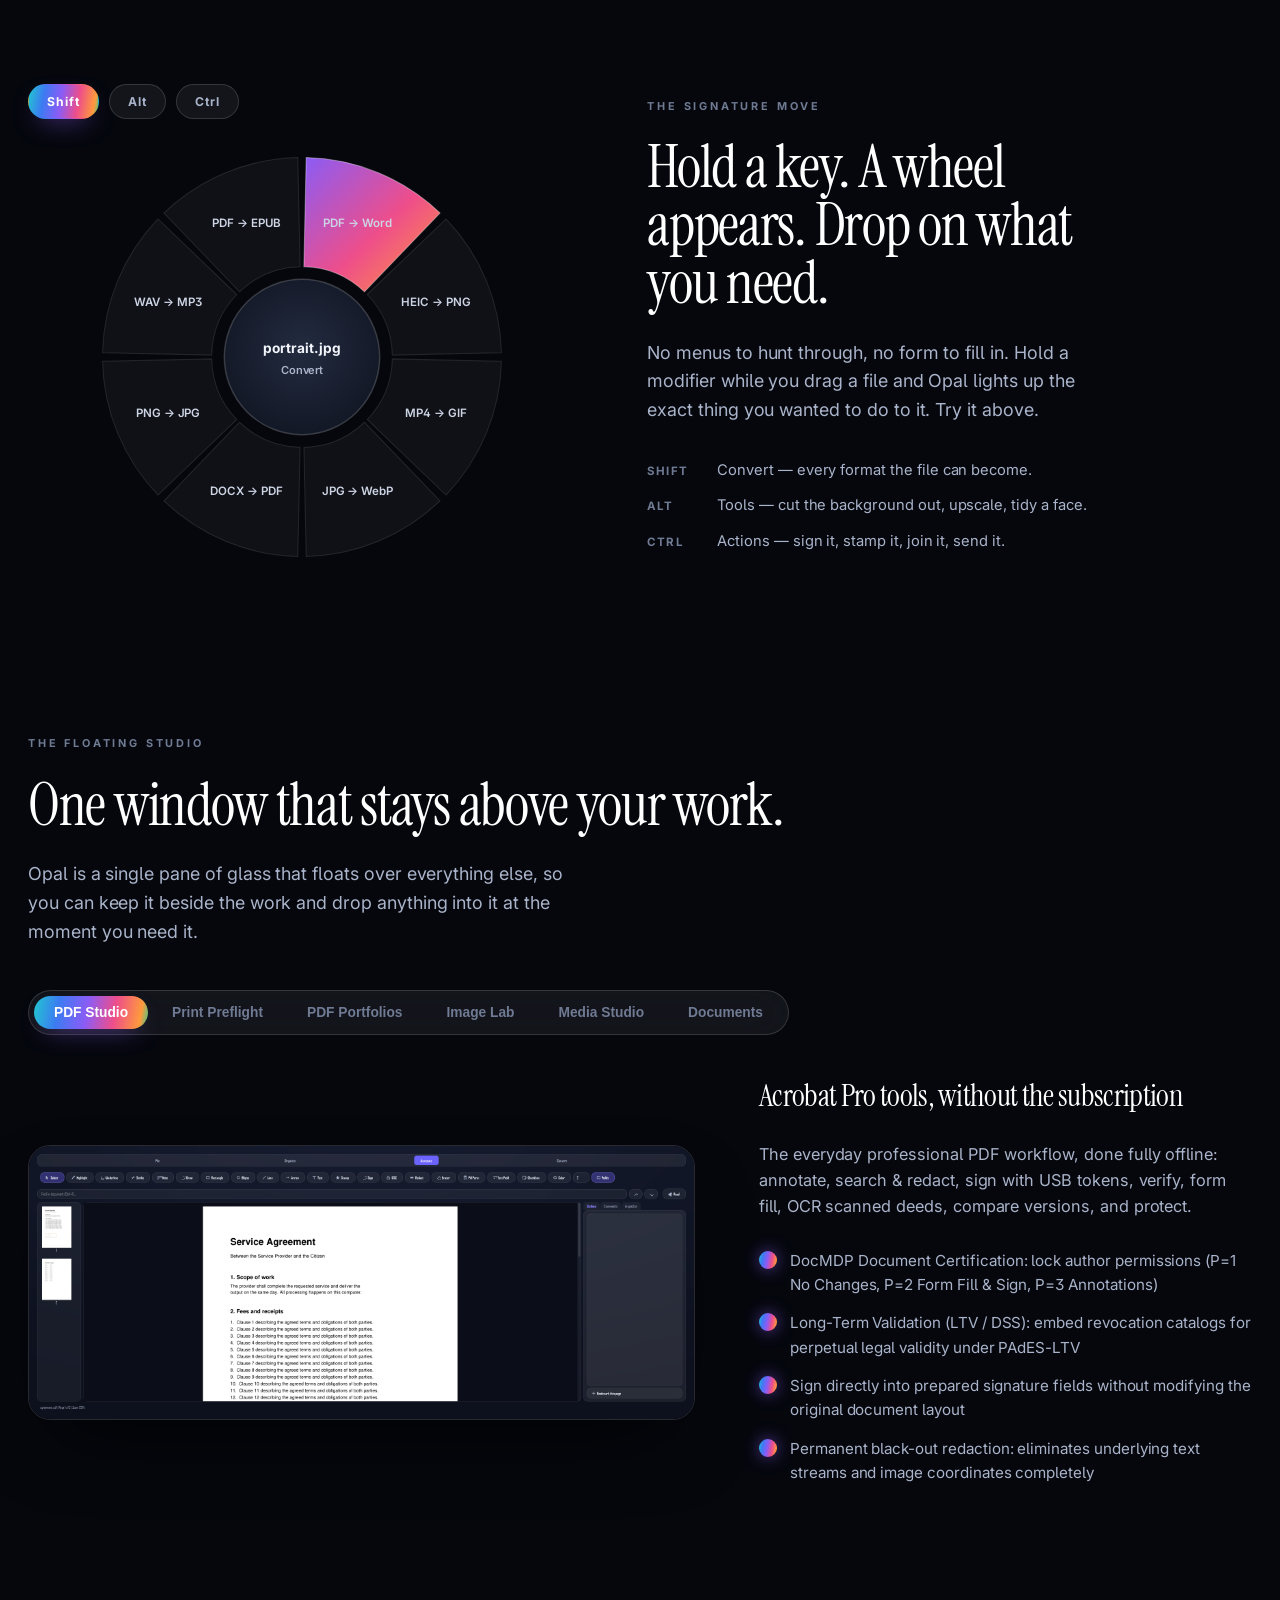
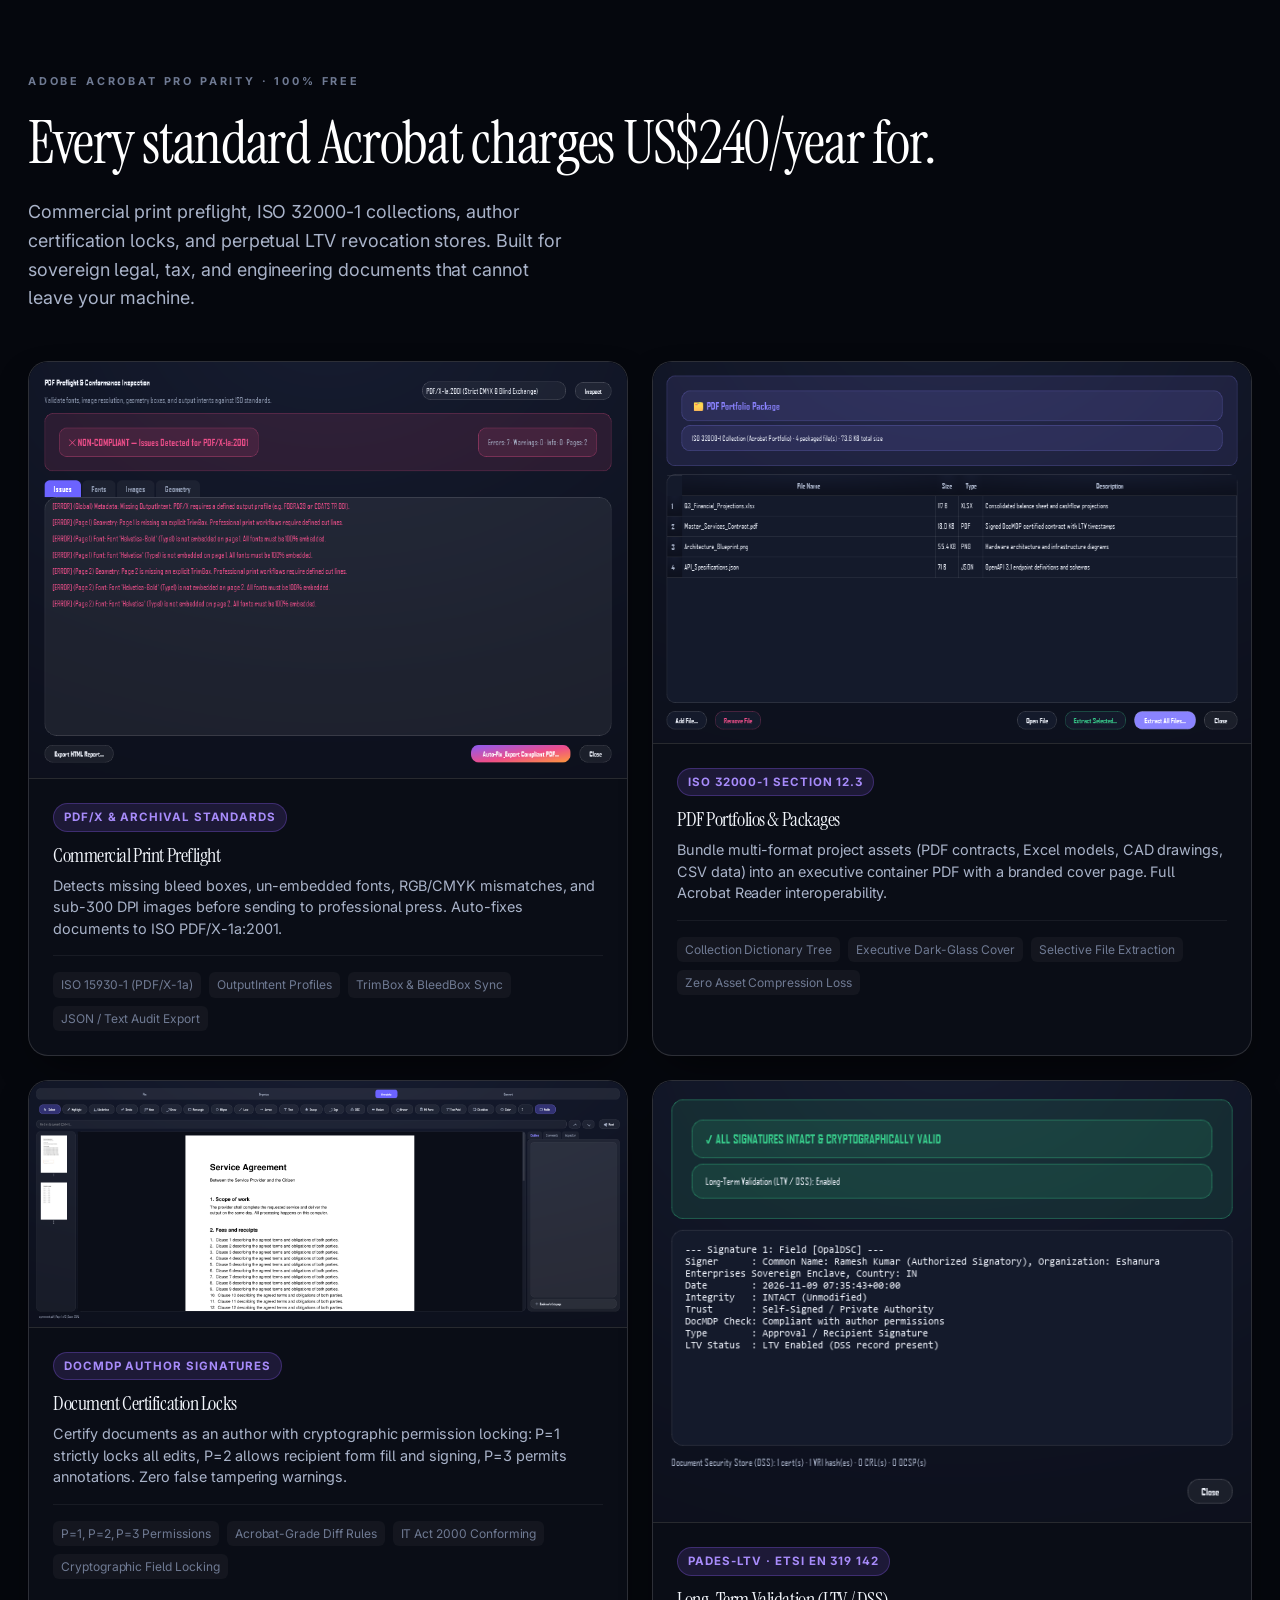
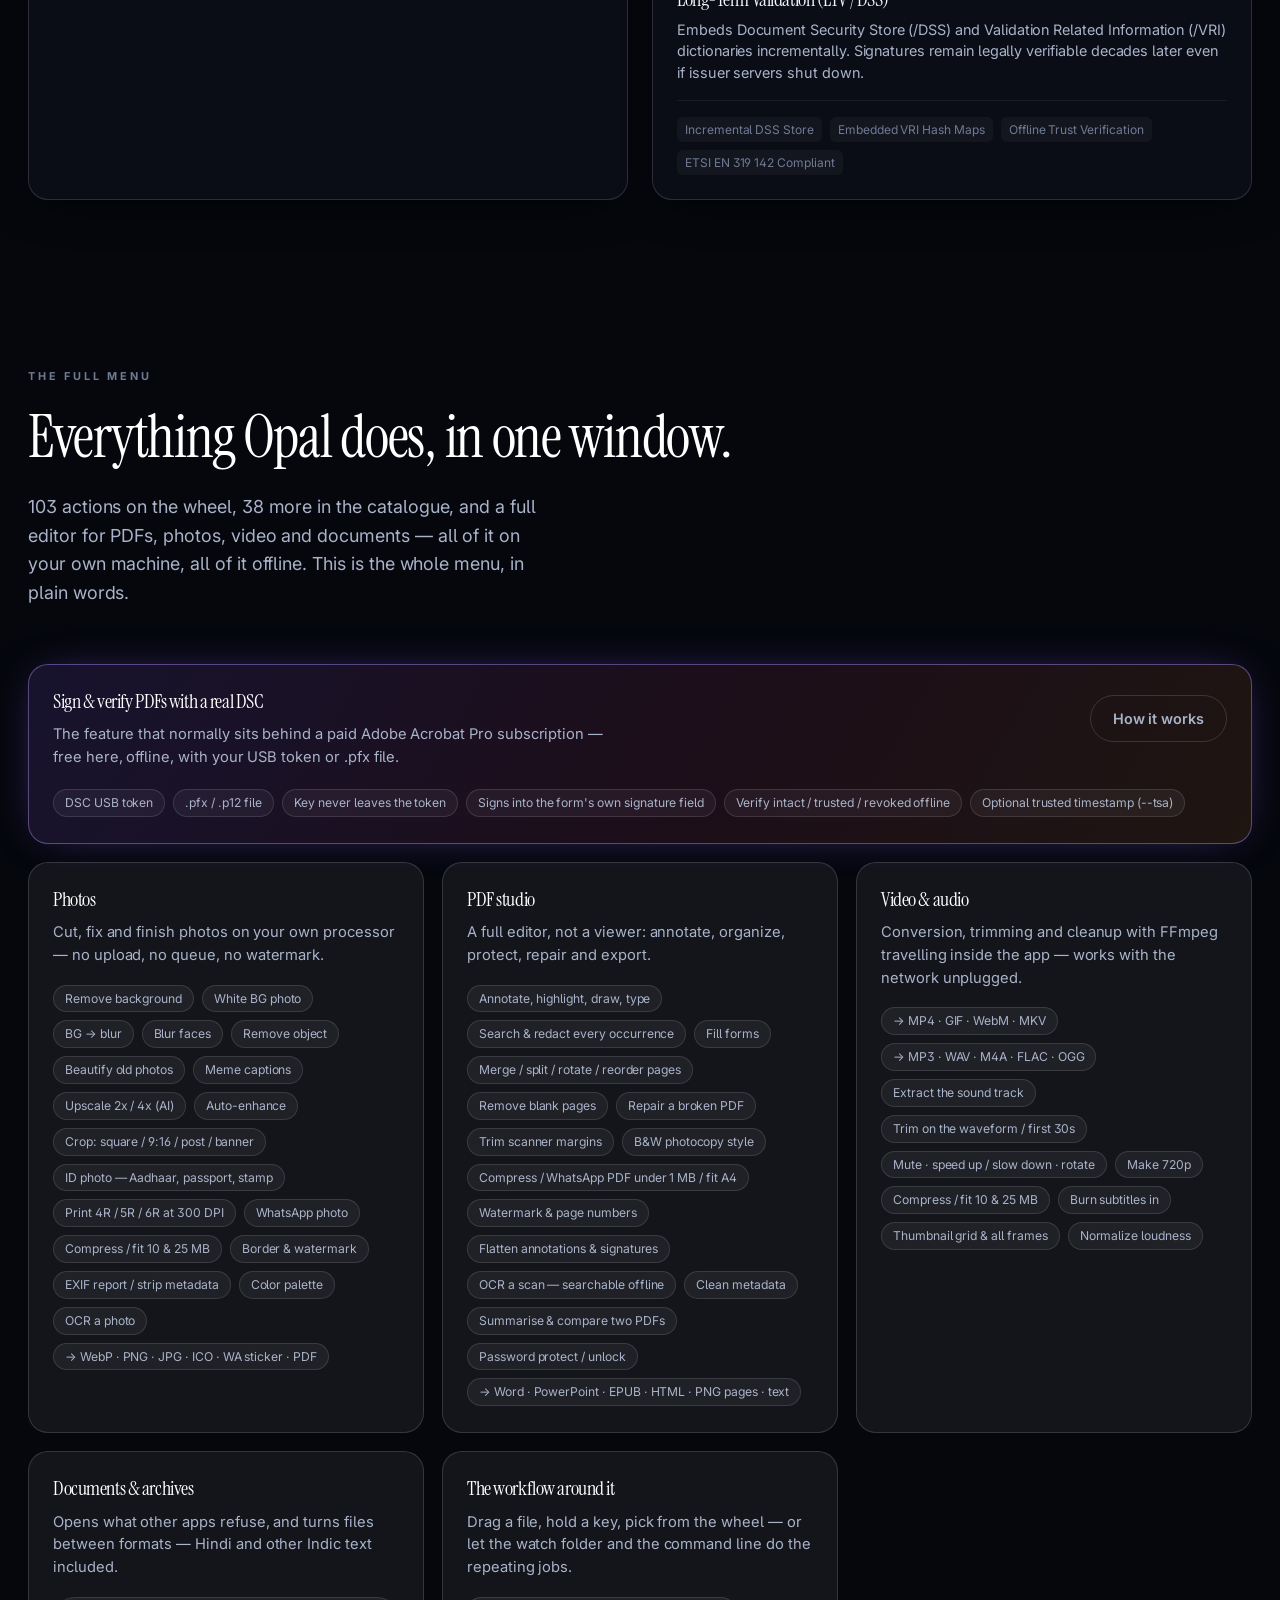
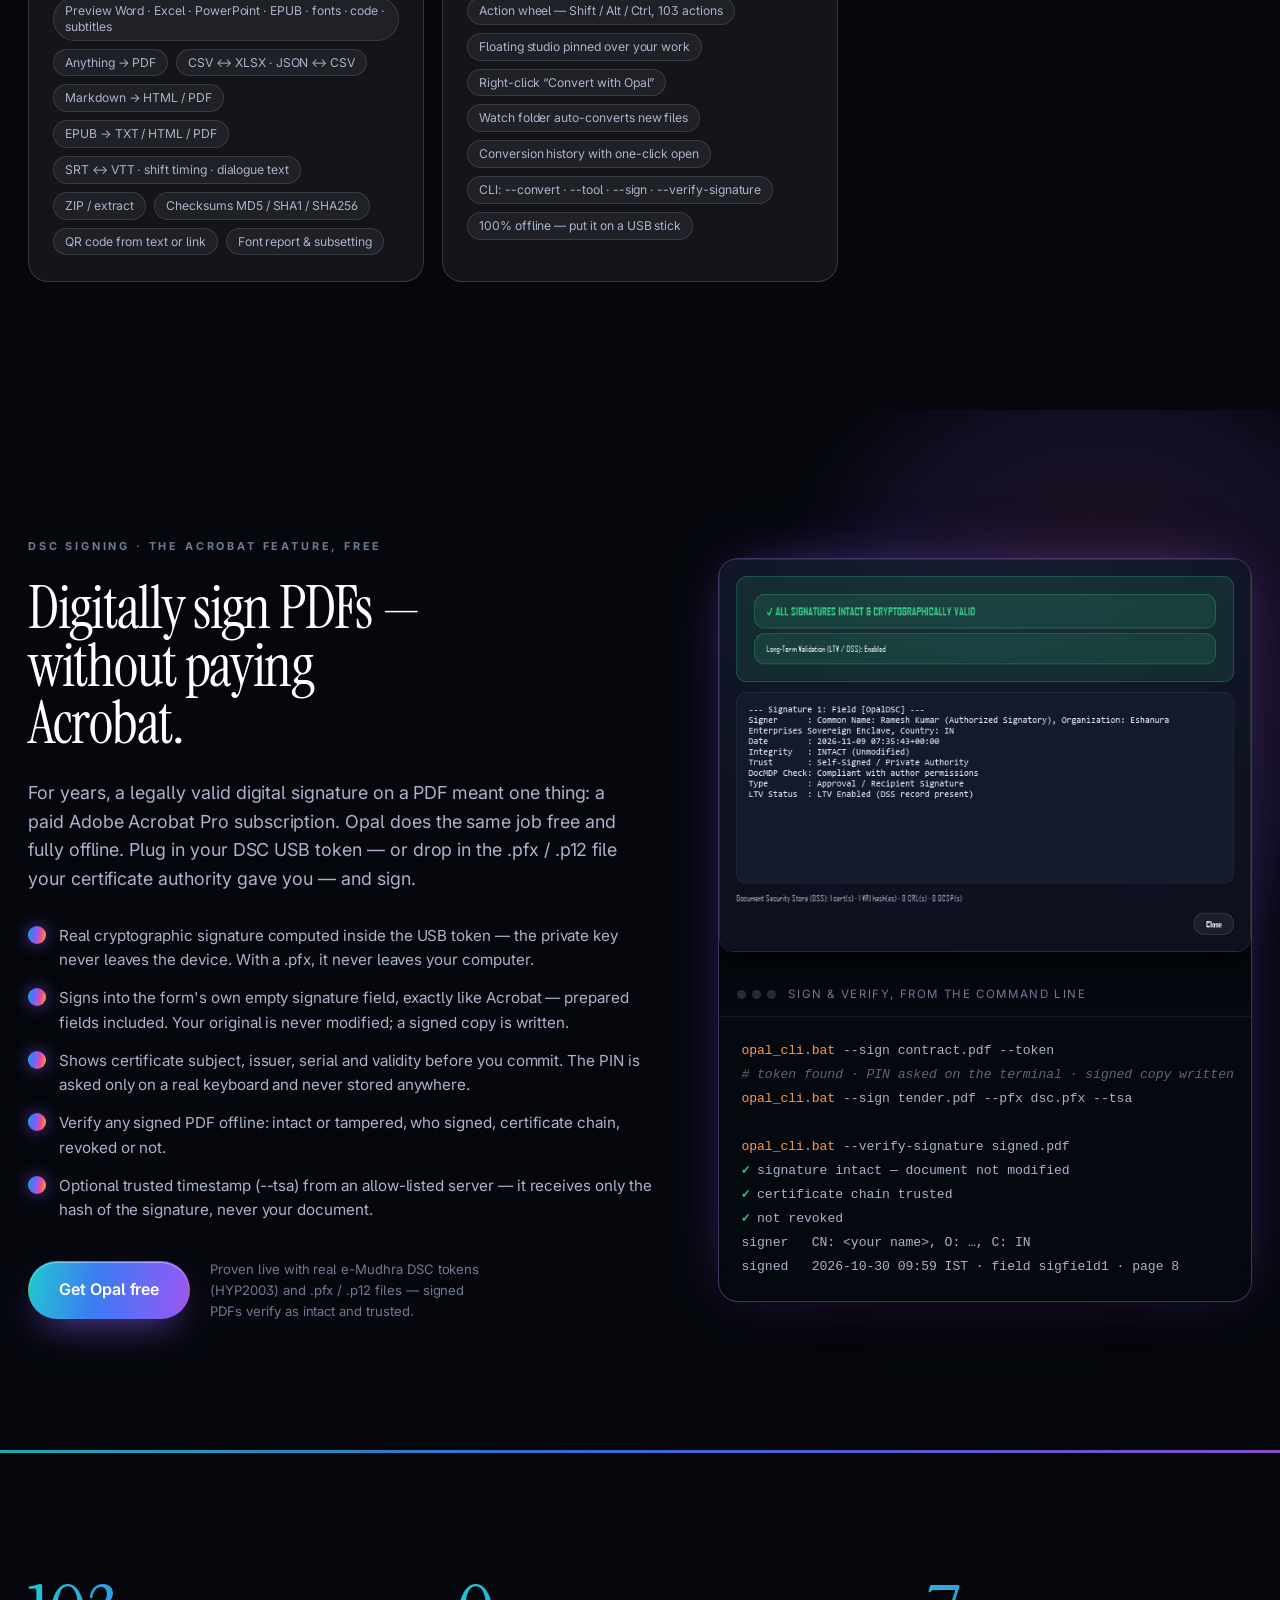
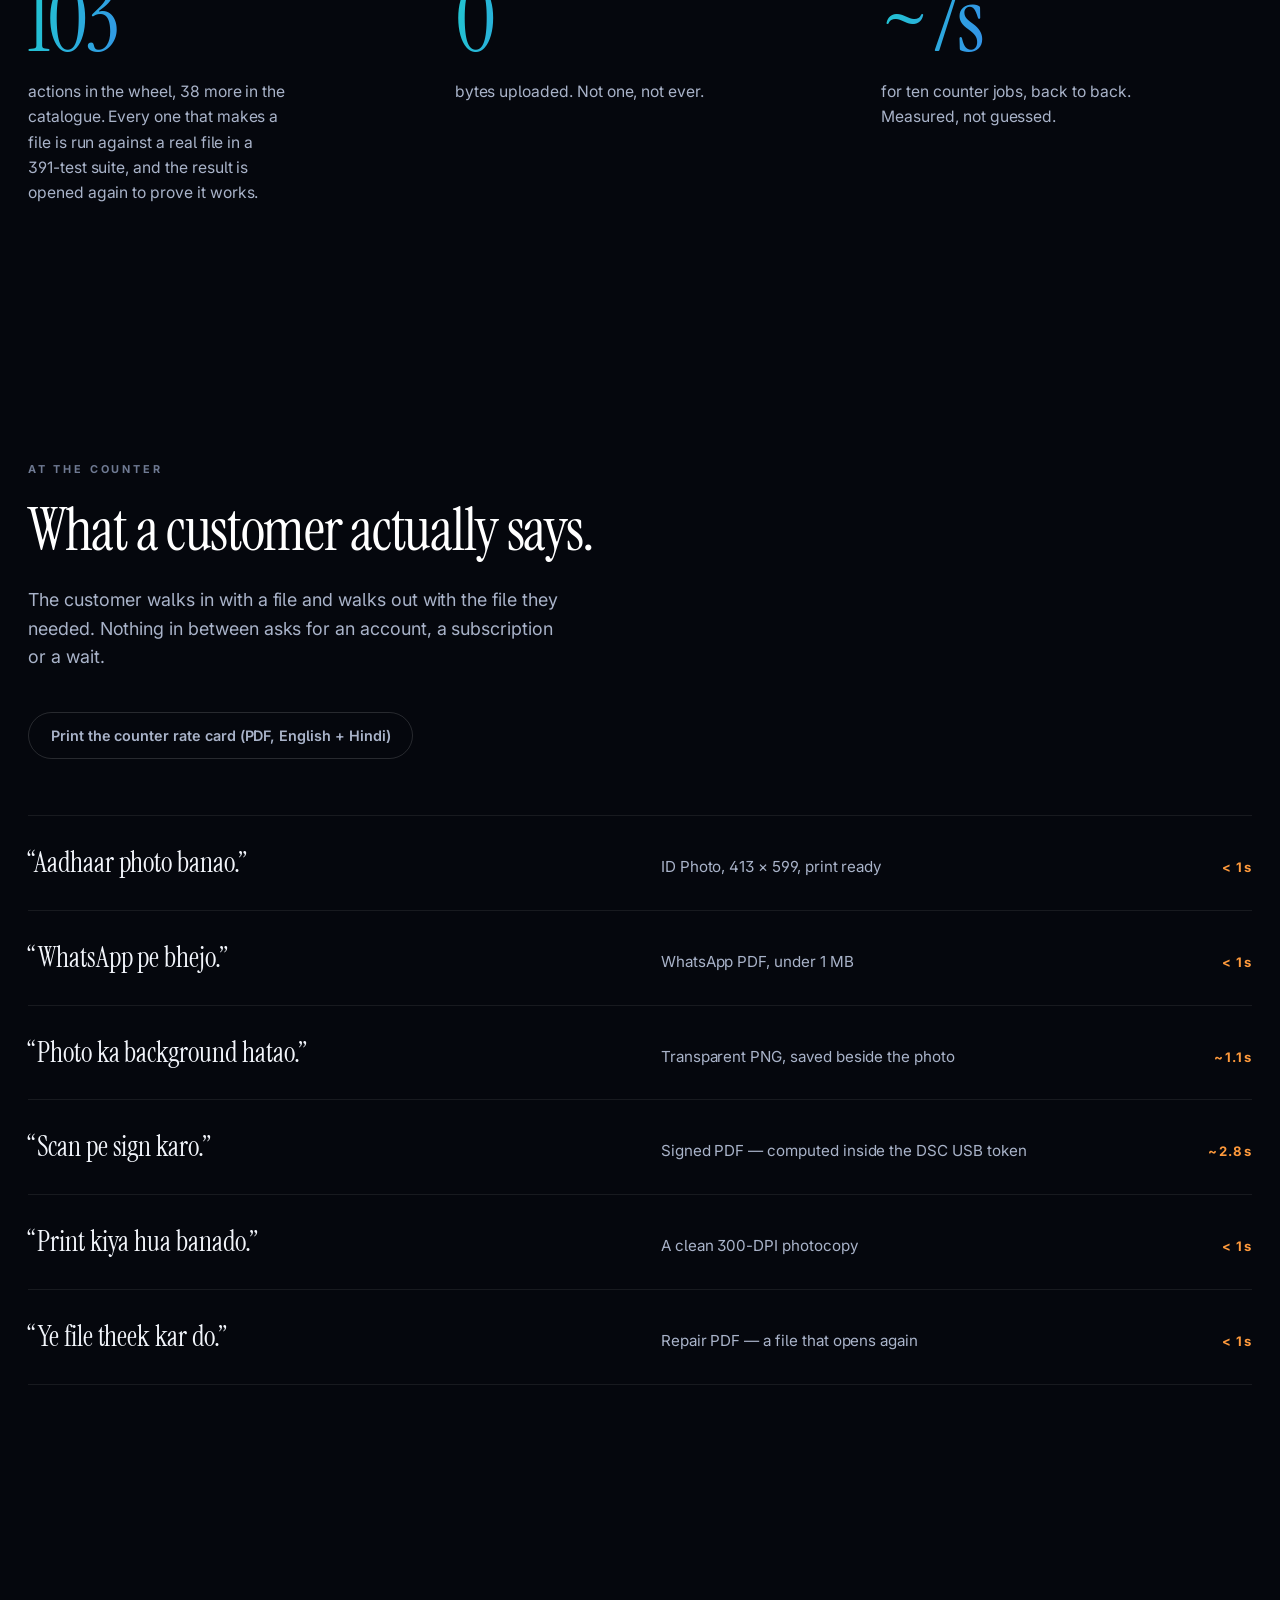
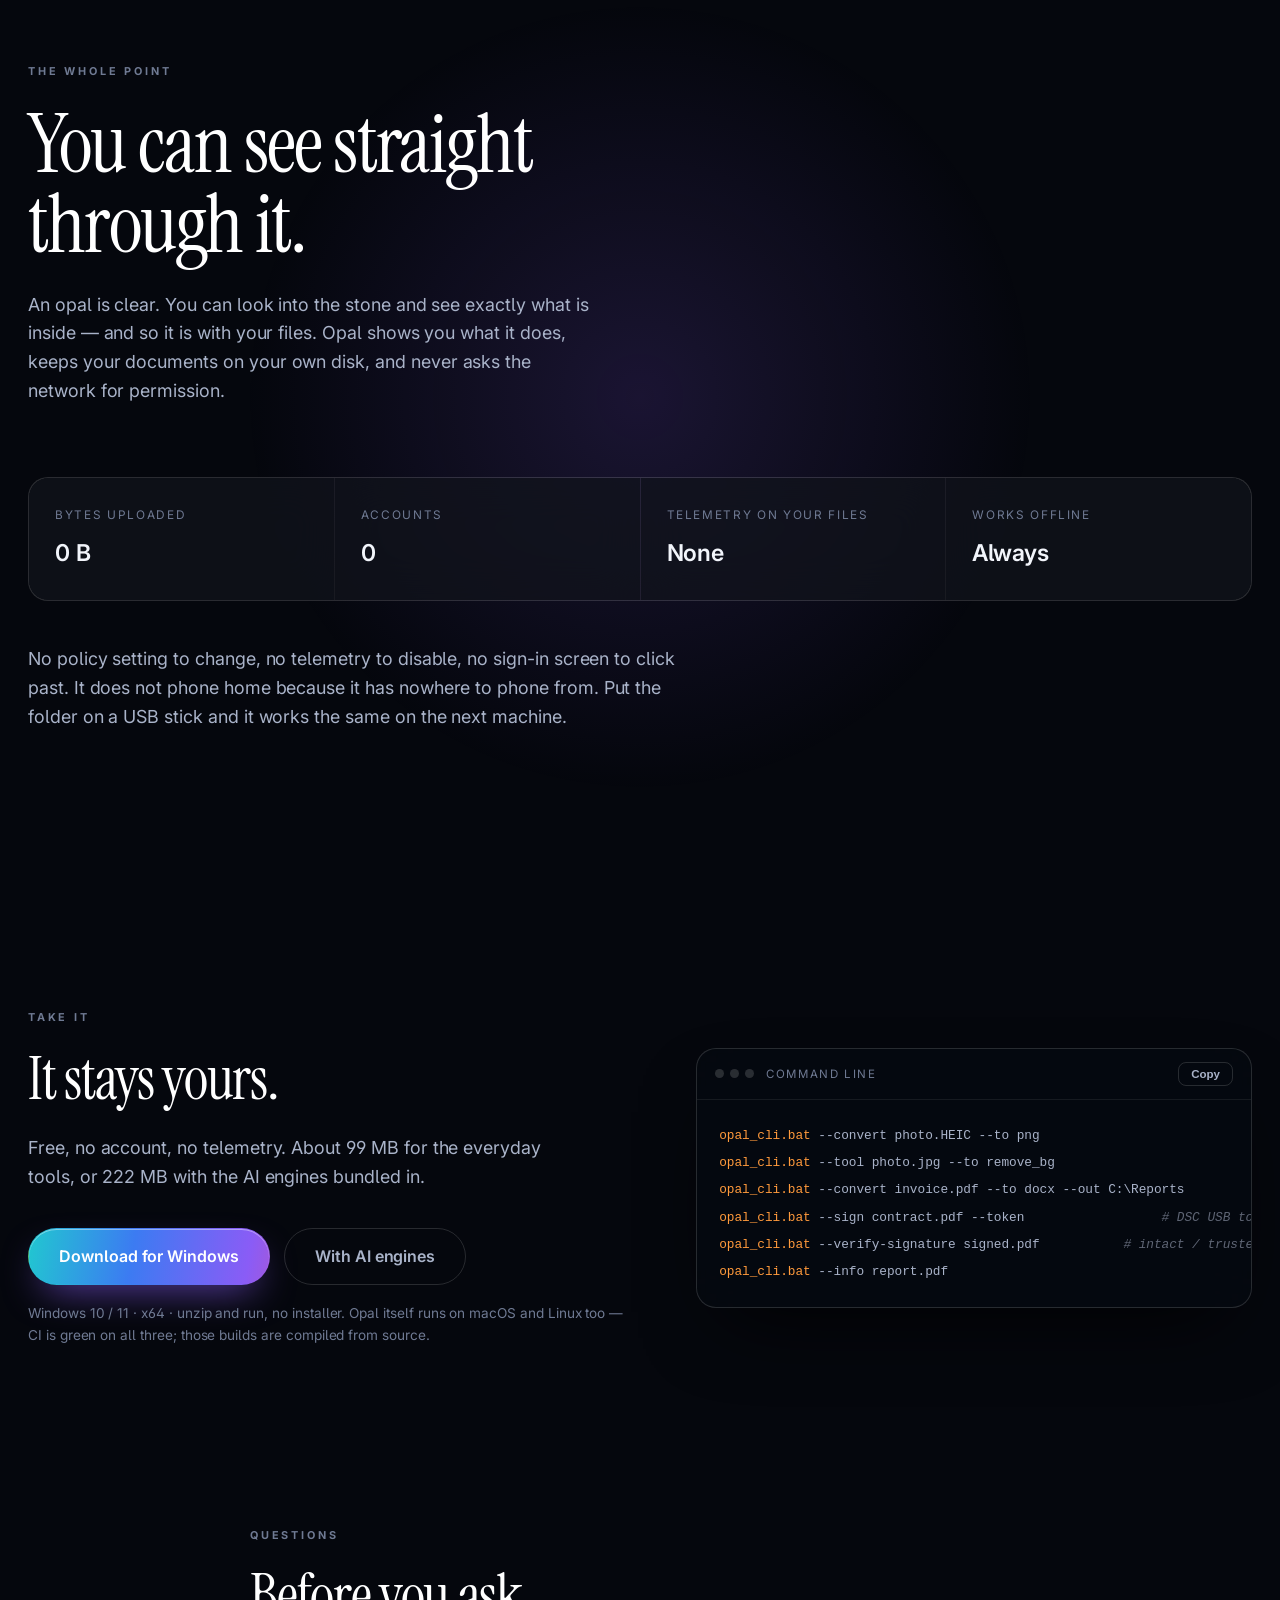
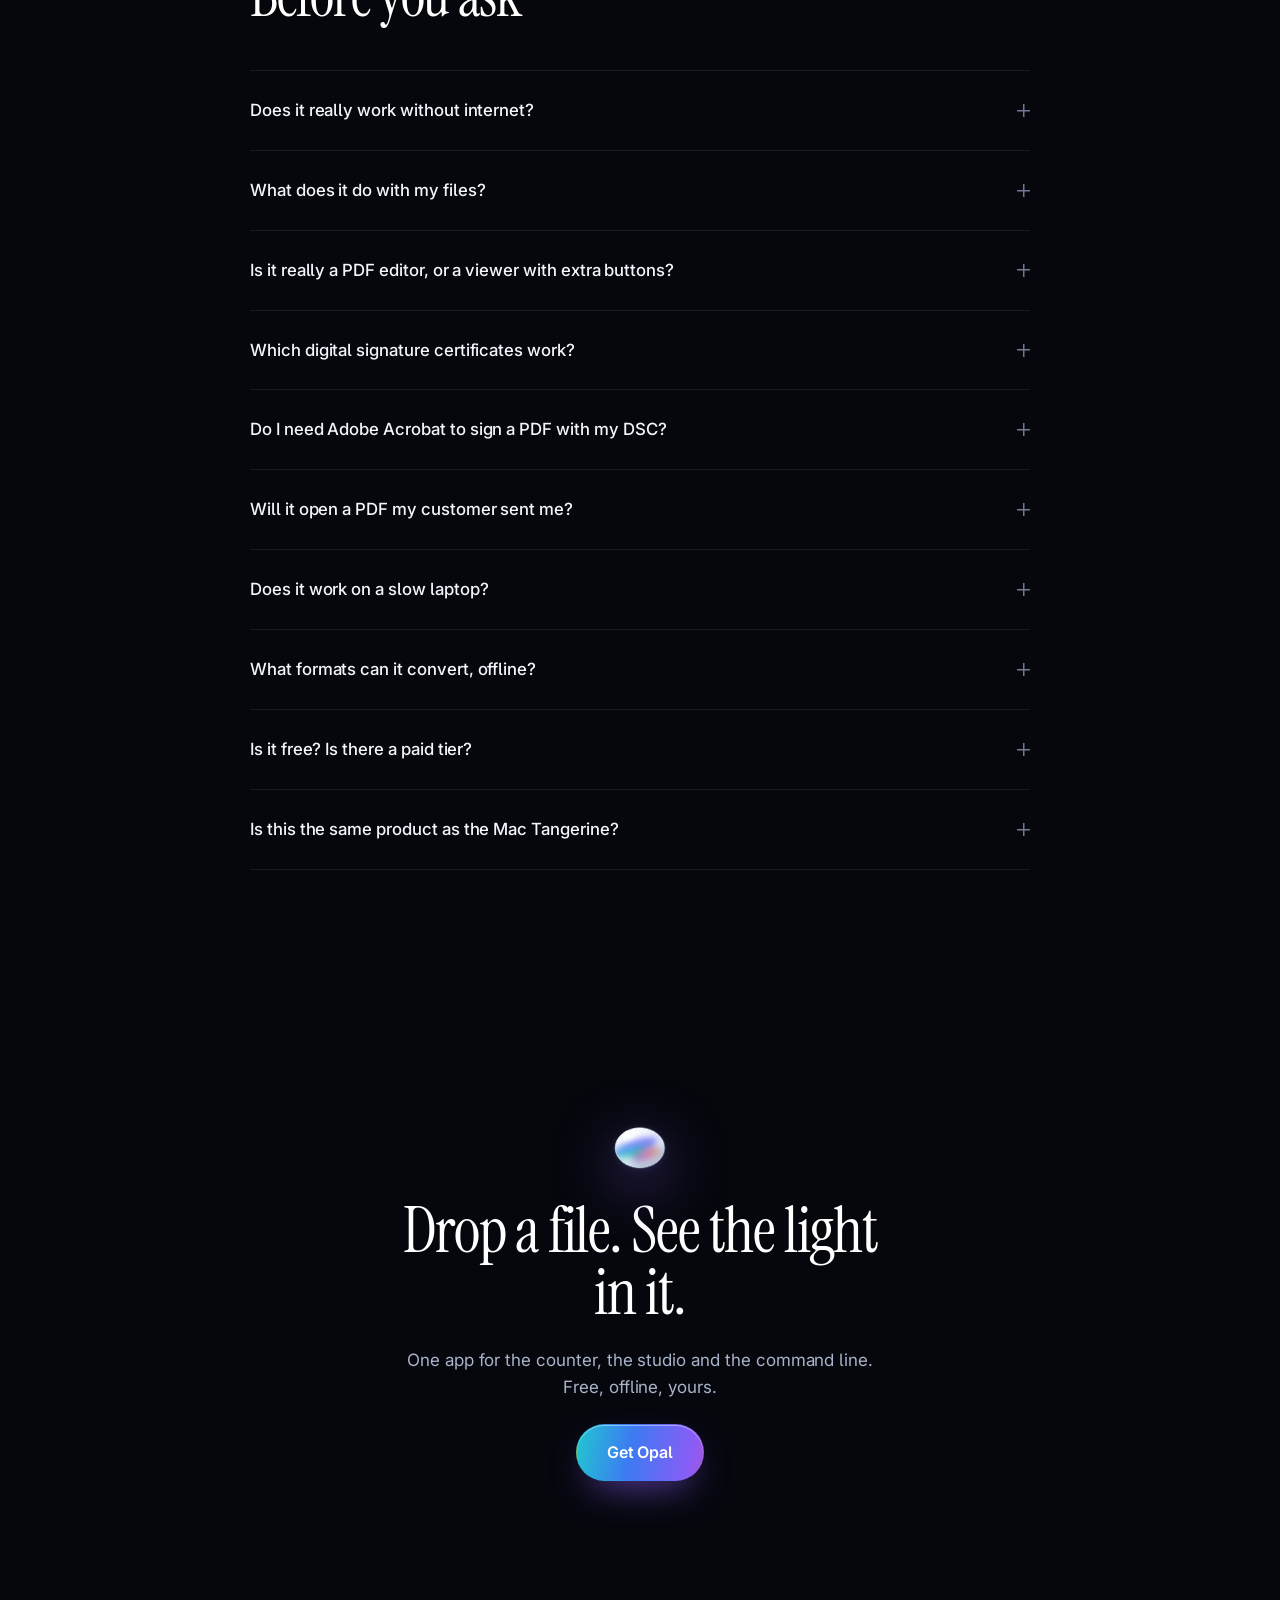
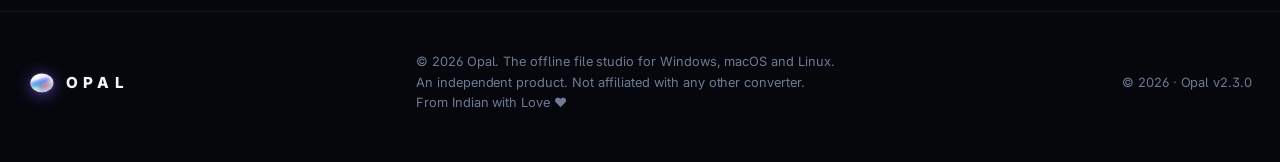
==== commit c89c1ec7: "feat(website): upgrade site with real product screenshots, Acrobat Parity showcase, and expanded com" ====
--- a/website/index.html
+++ b/website/index.html
@@ -49,6 +49,7 @@
     <nav class="nav" aria-label="Main">
       <a href="#wheel">The wheel</a>
       <a href="#studio">Studio</a>
+      <a href="#acrobat">Acrobat Parity</a>
       <a href="#uses">Uses</a>
       <a href="#dsc">DSC signing</a>
       <a href="compare.html">Compare</a>
@@ -247,91 +248,234 @@
     <span class="eyebrow reveal" data-en="The floating studio" data-hing="Floating studio">The floating studio</span>
     <h2 class="reveal" data-en="One window that stays above your work." data-hing="Ek window jo aapke kaam ke upar rehta hai.">One window that stays above your work.</h2>
     <p class="lede reveal" data-reveal-delay="1" data-en="Opal is a single pane of glass that floats over everything else, so you can keep it beside the work and drop anything into it at the moment you need it."
-       data-hing="Opal ek hi kaanch ki khidki hai jo sabke upar rehti hai — kaam ke saath rakhiye aur jab chahiye kuch bhi chhod dijiye.">
+       data-hing="Opal ek hi kaanch ki khidki hai jo sabke upar rehti hai, kaam ke saath rakhiye aur jab chahiye kuch bhi chhod dijiye.">
       Opal is a single pane of glass that floats over everything else, so you can keep it beside the work and drop anything into it at the moment you need it.
     </p>
 
     <div class="studio-tabs reveal" data-reveal-delay="2" role="tablist" style="margin-top: 44px;">
-      <button class="studio-tab is-active" role="tab" data-studio="image" aria-selected="true">Image Lab</button>
-      <button class="studio-tab" role="tab" data-studio="pdf" aria-selected="false">PDF Studio</button>
+      <button class="studio-tab is-active" role="tab" data-studio="pdf" aria-selected="true">PDF Studio</button>
+      <button class="studio-tab" role="tab" data-studio="preflight" aria-selected="false">Print Preflight</button>
+      <button class="studio-tab" role="tab" data-studio="portfolio" aria-selected="false">PDF Portfolios</button>
+      <button class="studio-tab" role="tab" data-studio="image" aria-selected="false">Image Lab</button>
       <button class="studio-tab" role="tab" data-studio="media" aria-selected="false">Media Studio</button>
       <button class="studio-tab" role="tab" data-studio="docs" aria-selected="false">Documents</button>
     </div>
 
-    <article class="studio-panel is-active" data-studio-panel="image">
+    <!-- PDF Studio -->
+    <article class="studio-panel is-active" data-studio-panel="pdf">
+      <div class="studio-shot">
+        <img src="assets/screenshots/03-pdf-studio.png" alt="The Opal PDF Studio" width="1534" height="800" />
+      </div>
+      <div class="studio-copy">
+        <h3 data-en="Acrobat Pro tools, without the subscription" data-hing="Acrobat Pro ke tools, bina kisi subscription ke">Acrobat Pro tools, without the subscription</h3>
+        <p class="lede" data-en="The everyday professional PDF workflow, done fully offline: annotate, search &amp; redact, sign with USB tokens, verify, form fill, OCR scanned deeds, compare versions, and protect."
+           data-hing="Roz ka professional PDF kaam, poori tarah offline: note lagao, search &amp; redact karo, USB token se sign, verify, form bharo, scan OCR, compare karo aur protect karo.">
+          The everyday professional PDF workflow, done fully offline: annotate, search &amp; redact, sign with USB tokens, verify, form fill, OCR scanned deeds, compare versions, and protect.
+        </p>
+        <ul class="checklist">
+          <li data-en="DocMDP Document Certification: lock author permissions (P=1 No Changes, P=2 Form Fill &amp; Sign, P=3 Annotations)" data-hing="DocMDP Document Certification: author permissions lock karo (P=1 No Changes, P=2 Form Fill &amp; Sign, P=3 Annotations)">DocMDP Document Certification: lock author permissions (P=1 No Changes, P=2 Form Fill &amp; Sign, P=3 Annotations)</li>
+          <li data-en="Long-Term Validation (LTV / DSS): embed revocation catalogs for perpetual legal validity under PAdES-LTV" data-hing="Long-Term Validation (LTV / DSS): perpetual legal validity ke liye revocation catalogs embed karo PAdES-LTV ke tehat">Long-Term Validation (LTV / DSS): embed revocation catalogs for perpetual legal validity under PAdES-LTV</li>
+          <li data-en="Sign directly into prepared signature fields without modifying the original document layout" data-hing="Prepared signature field mein seedha sign karo bina document layout badle">Sign directly into prepared signature fields without modifying the original document layout</li>
+          <li data-en="Permanent black-out redaction: eliminates underlying text streams and image coordinates completely" data-hing="Permanent black-out redaction: text stream aur image coordinates ko poori tarah mita deta hai">Permanent black-out redaction: eliminates underlying text streams and image coordinates completely</li>
+        </ul>
+      </div>
+    </article>
+
+    <!-- Preflight & PDF/X -->
+    <article class="studio-panel" data-studio-panel="preflight">
+      <div class="studio-shot">
+        <img src="assets/screenshots/06-pdf-preflight.png" alt="PDF Preflight and PDF/X Compliance" width="920" height="640" />
+      </div>
+      <div class="studio-copy">
+        <h3 data-en="Commercial print &amp; archival preflight" data-hing="Commercial print aur archival preflight">Commercial print &amp; archival preflight</h3>
+        <p class="lede" data-en="Deep inspection for commercial print and archival standards. Audit bleed boxes, font embedding, image resolutions, and color spaces, then fix conformance in one click."
+           data-hing="Commercial print aur archival standards ki gehraai se jaanch. Bleed boxes, font embedding, image resolution aur color spaces check karo aur ek click mein fix karo.">
+          Deep inspection for commercial print and archival standards. Audit bleed boxes, font embedding, image resolutions, and color spaces, then fix conformance in one click.
+        </p>
+        <ul class="checklist">
+          <li data-en="One-click fixup to ISO PDF/X-1a:2001 with embedded CMYK OutputIntent profiles" data-hing="Embedded CMYK OutputIntent profile ke saath ISO PDF/X-1a:2001 mein ek click fixup">One-click fixup to ISO PDF/X-1a:2001 with embedded CMYK OutputIntent profiles</li>
+          <li data-en="Automatic BleedBox and TrimBox alignment matching document boundary geometry" data-hing="Document geometry ke mutabiq automatic BleedBox aur TrimBox alignment">Automatic BleedBox and TrimBox alignment matching document boundary geometry</li>
+          <li data-en="Audit image DPI: flags low-resolution bitmaps under 300 DPI before sending to press" data-hing="Image DPI audit: press bhejne se pehle 300 DPI se kam wali images ko flag karta hai">Audit image DPI: flags low-resolution bitmaps under 300 DPI before sending to press</li>
+          <li data-en="Export preflight audit logs in plain text or JSON for automated prepress pipelines" data-hing="Automated prepress ke liye plain text ya JSON mein preflight audit logs export karo">Export preflight audit logs in plain text or JSON for automated prepress pipelines</li>
+        </ul>
+      </div>
+    </article>
+
+    <!-- PDF Portfolios -->
+    <article class="studio-panel" data-studio-panel="portfolio">
+      <div class="studio-shot">
+        <img src="assets/screenshots/07-pdf-portfolio.png" alt="PDF Portfolios and Packages" width="880" height="560" />
+      </div>
+      <div class="studio-copy">
+        <h3 data-en="Acrobat-grade PDF Portfolios &amp; Packages" data-hing="Acrobat-grade PDF Portfolios aur Packages">Acrobat-grade PDF Portfolios &amp; Packages</h3>
+        <p class="lede" data-en="Package contracts, balance sheet spreadsheets, presentation decks, and technical specs into a single ISO 32000-1 Collection master PDF with an executive cover page."
+           data-hing="Contracts, balance sheet spreadsheets, presentation decks aur technical specs ko ek hi ISO 32000-1 Collection master PDF mein cover page ke saath pack karo.">
+          Package contracts, balance sheet spreadsheets, presentation decks, and technical specs into a single ISO 32000-1 Collection master PDF with an executive cover page.
+        </p>
+        <ul class="checklist">
+          <li data-en="ISO 32000-1 Section 12.3 compliant: full compatibility with Adobe Acrobat Pro and Acrobat Reader" data-hing="ISO 32000-1 Section 12.3 compliant: Adobe Acrobat Pro aur Reader ke saath poori compatibility">ISO 32000-1 Section 12.3 compliant: full compatibility with Adobe Acrobat Pro and Acrobat Reader</li>
+          <li data-en="Executive cover page generated automatically with Opal Liquid Glass styling" data-hing="Opal Liquid Glass styling ke saath automatic executive cover page banta hai">Executive cover page generated automatically with Opal Liquid Glass styling</li>
+          <li data-en="Selective extraction: extract single documents or export the entire package to a destination folder" data-hing="Selective extraction: ek document nikaalo ya poora package kisi folder mein extract karo">Selective extraction: extract single documents or export the entire package to a destination folder</li>
+          <li data-en="Non-destructive name trees: add or remove bundled files without re-encoding existing payloads" data-hing="Non-destructive name trees: pehle se maujood files ko chhede bina nayi files jodo ya hatao">Non-destructive name trees: add or remove bundled files without re-encoding existing payloads</li>
+        </ul>
+      </div>
+    </article>
+
+    <!-- Image Lab -->
+    <article class="studio-panel" data-studio-panel="image">
       <div class="studio-shot">
         <img src="assets/screenshots/02-image-lab.png" alt="The Opal image lab" width="1180" height="780" />
       </div>
       <div class="studio-copy">
         <h3 data-en="Background removal that is actually good" data-hing="Background removal jo sach mein accha hai">Background removal that is actually good</h3>
-        <p class="lede" data-en="Eight matting models run on your own processor. Hair, glasses and the edge of a dupatta survive."
-           data-hing="Aath matting models aapke hi processor par. Baal, chashma aur dupatta ka kinara bacha rehta hai.">
-          Eight matting models run on your own processor. Hair, glasses and the edge of a dupatta survive.
+        <p class="lede" data-en="On-device AI matting models run on your CPU. Hair, fine glasses and the edge of a dupatta survive with clean alpha transparency."
+           data-hing="On-device AI matting models aapke hi processor par. Baal, chashma aur dupatta ka kinara bacha rehta hai.">
+          On-device AI matting models run on your CPU. Hair, fine glasses and the edge of a dupatta survive with clean alpha transparency.
         </p>
         <ul class="checklist">
           <li data-en="No upload, no queue, no watermark" data-hing="Na upload, na line, na watermark">No upload, no queue, no watermark</li>
-          <li data-en="Aadhaar and passport sizes in one click" data-hing="Aadhaar aur passport size ek click mein">Aadhaar and passport sizes in one click</li>
-          <li data-en="Blur a face, remove an object, restyle a photo" data-hing="Chehra blur karo, object hatao, photo badlo">Blur a face, remove an object, restyle a photo</li>
+          <li data-en="Aadhaar (413×599) and Passport photo sizes in one click" data-hing="Aadhaar (413×599) aur passport photo size ek click mein">Aadhaar (413×599) and Passport photo sizes in one click</li>
+          <li data-en="2x / 4x super-resolution AI upscale on your local machine" data-hing="Aapke machine par 2x / 4x super-resolution AI upscale">2x / 4x super-resolution AI upscale on your local machine</li>
         </ul>
       </div>
     </article>
 
-    <article class="studio-panel" data-studio-panel="pdf">
-      <div class="studio-shot">
-        <img src="assets/screenshots/03-pdf-studio.png" alt="The Opal PDF Studio" width="1534" height="800" />
-      </div>
-      <div class="studio-copy">
-        <h3 data-en="A PDF editor, not a PDF viewer" data-hing="PDF viewer nahi, PDF editor">A PDF editor, not a PDF viewer</h3>
-        <p class="lede" data-en="The everyday Acrobat job, done offline: annotate, search &amp; redact, sign, verify signatures, fill, OCR a scan, compare two versions, flatten, protect, DocMDP certify, LTV/DSS embed, and package PDF portfolios."
-           data-hing="Roz ka Acrobat ka kaam, offline: note, search &amp; redact, sign, signature verify, form bharo, scan OCR, do version compare, flatten, protect, DocMDP certify, LTV/DSS embed, aur PDF portfolio banao.">
-          The everyday Acrobat job, done offline: annotate, search &amp; redact, sign, verify signatures, fill, OCR a scan, compare two versions, flatten, protect, DocMDP certify, LTV/DSS embed, and package PDF portfolios.
-        </p>
-        <ul class="checklist">
-          <li data-en="Sign with a real DSC — the plugged-in USB token or a .pfx / .p12 file; the key never leaves the token" data-hing="Asli DSC se sign — lagaya hua USB token ya .pfx / .p12 file; key kabhi token se bahar nahi niklti">Sign with a real DSC — the plugged-in USB token or a .pfx / .p12 file; the key never leaves the token</li>
-          <li data-en="Signs into the form's own empty signature field, like Acrobat" data-hing="Form ke khali signature field mein sign, Acrobat ki tarah">Signs into the form's own empty signature field, like Acrobat</li>
-          <li data-en="Verify signatures — intact, trusted, revoked — checked fully offline" data-hing="Signature verify karo — intact, trusted, revoked — poori tarah offline">Verify signatures — intact, trusted, revoked — checked fully offline</li>
-          <li data-en="Search &amp; redact every occurrence, plus an optional timestamp from an allow-listed TSA" data-hing="Har occurrence ko search &amp; redact karo, plus allow-listed TSA se optional timestamp">Search &amp; redact every occurrence, plus an optional timestamp from an allow-listed TSA</li>
-          <li data-en="Draw, type, or upload a signature picture" data-hing="Draw karo, type karo, ya signature image upload karo">Draw, type, or upload a signature picture</li>
-          <li data-en="Searchable text out of a scanned page" data-hing="Scan se searchable text">Searchable text out of a scanned page</li>
-        </ul>
-      </div>
-    </article>
-
+    <!-- Media Studio -->
     <article class="studio-panel" data-studio-panel="media">
       <div class="studio-shot">
-        <img src="assets/screenshots/04b-wheel-convert.png" alt="The Opal action wheel" width="400" height="400" />
+        <img src="assets/screenshots/11-media-studio.png" alt="The Opal Media Studio" width="1080" height="680" />
       </div>
       <div class="studio-copy">
         <h3 data-en="Media that behaves" data-hing="Media jo samajhdaar ho">Media that behaves</h3>
-        <p class="lede" data-en="Video and audio conversion, trimming, muting, compression and extraction — with FFmpeg travelling inside the app, so it works with the network unplugged."
-           data-hing="Video aur audio conversion, trimming, mute, compress aur extract — FFmpeg app ke andar hi hai, to network nikalne par bhi chalta hai.">
-          Video and audio conversion, trimming, muting, compression and extraction — with FFmpeg travelling inside the app, so it works with the network unplugged.
+        <p class="lede" data-en="Video and audio conversion, trimming, muting, compression and extraction with bundled FFmpeg traveling inside the app, working with the network unplugged."
+           data-hing="Video aur audio conversion, trimming, mute, compress aur extract: FFmpeg app ke andar hi hai, to network nikalne par bhi chalta hai.">
+          Video and audio conversion, trimming, muting, compression and extraction with bundled FFmpeg traveling inside the app, working with the network unplugged.
         </p>
         <ul class="checklist">
-          <li data-en="Trim by hand on a waveform" data-hing="Waveform par haath se trim">Trim by hand on a waveform</li>
-          <li data-en="MP4 to GIF, MP3 to M4A, and much more" data-hing="MP4 se GIF, MP3 se M4A, aur bhi bahut">MP4 to GIF, MP3 to M4A, and much more</li>
-          <li data-en="Shrink a video for WhatsApp" data-hing="WhatsApp ke liye video halki karo">Shrink a video for WhatsApp</li>
+          <li data-en="Trim audio and video visually on a high-precision interactive waveform" data-hing="Interactive waveform par audio aur video ko visual dekhkar trim karo">Trim audio and video visually on a high-precision interactive waveform</li>
+          <li data-en="Convert between MP4, MKV, WebM, MP3, WAV, M4A, and animated GIF" data-hing="MP4, MKV, WebM, MP3, WAV, M4A aur animated GIF mein convert karo">Convert between MP4, MKV, WebM, MP3, WAV, M4A, and animated GIF</li>
+          <li data-en="Shrink video files under 16 MB optimized for WhatsApp and email attachments" data-hing="WhatsApp aur email attachment ke liye video 16 MB se kam karo">Shrink video files under 16 MB optimized for WhatsApp and email attachments</li>
         </ul>
       </div>
     </article>
 
+    <!-- Document Viewer -->
     <article class="studio-panel" data-studio-panel="docs">
       <div class="studio-shot">
         <img src="assets/screenshots/05-document-viewer.png" alt="The Opal document viewer" width="1000" height="620" />
       </div>
       <div class="studio-copy">
         <h3 data-en="Opens what other apps refuse" data-hing="Jo doosre apps na kholein, ye kholta hai">Opens what other apps refuse</h3>
-        <p class="lede" data-en="Word, Excel, PowerPoint, EPUB, fonts, archives, code, subtitles — read them, convert them, and pull text out of the ones nobody else can open."
-           data-hing="Word, Excel, PowerPoint, EPUB, fonts, archive, code, subtitle — sab kholo, badlo, aur jinhe koi aur nahi khol sakta unse text nikaalo.">
-          Word, Excel, PowerPoint, EPUB, fonts, archives, code, subtitles — read them, convert them, and pull text out of the ones nobody else can open.
+        <p class="lede" data-en="Word, Excel, PowerPoint, EPUB, fonts, archives, code, subtitles: read them, convert them, and pull text out of the ones nobody else can open."
+           data-hing="Word, Excel, PowerPoint, EPUB, fonts, archive, code, subtitle: sab kholo, badlo, aur jinhe koi aur nahi khol sakta unse text nikaalo.">
+          Word, Excel, PowerPoint, EPUB, fonts, archives, code, subtitles: read them, convert them, and pull text out of the ones nobody else can open.
         </p>
         <ul class="checklist">
-          <li data-en="Hindi and other Indic text, rendered properly" data-hing="Hindi aur doosri bhashayein, sahi se dikhti hain">Hindi and other Indic text, rendered properly</li>
-          <li data-en="Preview, then export to PDF or TXT" data-hing="Dekho, phir PDF ya TXT mein export karo">Preview, then export to PDF or TXT</li>
-          <li data-en="Unzip an archive without leaving the window" data-hing="Archive kholo, window se bahar nahi gaye">Unzip an archive without leaving the window</li>
+          <li data-en="Hindi and other Indic text, rendered properly with real system font engines" data-hing="Hindi aur doosri bhashayein, sahi se dikhti hain system font engine ke saath">Hindi and other Indic text, rendered properly with real system font engines</li>
+          <li data-en="Preview, then export to clean searchable PDF or plain text" data-hing="Dekho, phir searchable PDF ya plain text mein export karo">Preview, then export to clean searchable PDF or plain text</li>
+          <li data-en="Inspect ZIP, 7Z, and TAR archives without leaving the window" data-hing="Window se bahar gaye bina ZIP, 7Z aur TAR archives dekho">Inspect ZIP, 7Z, and TAR archives without leaving the window</li>
         </ul>
       </div>
     </article>
+  </div>
+</section>
+
+<!-- ================= ACROBAT PRO PARITY SUITE ================= -->
+<section class="section acrobat" id="acrobat" style="padding-top: 60px;">
+  <div class="shell">
+    <span class="eyebrow reveal" data-en="Adobe Acrobat Pro Parity · 100% Free" data-hing="Adobe Acrobat Pro Parity · 100% Free">Adobe Acrobat Pro Parity · 100% Free</span>
+    <h2 class="reveal" data-en="Every standard Acrobat charges US$240/year for." data-hing="Har standard jiske Acrobat saal ke $240 leta hai.">Every standard Acrobat charges US$240/year for.</h2>
+    <p class="lede reveal" data-reveal-delay="1"
+       data-en="Commercial print preflight, ISO 32000-1 collections, author certification locks, and perpetual LTV revocation stores. Built for sovereign legal, tax, and engineering documents that cannot leave your machine."
+       data-hing="Commercial print preflight, ISO 32000-1 collections, author certification locks, aur perpetual LTV revocation stores. Aapke computer par poori tarah offline.">
+      Commercial print preflight, ISO 32000-1 collections, author certification locks, and perpetual LTV revocation stores. Built for sovereign legal, tax, and engineering documents that cannot leave your machine.
+    </p>
+
+    <div class="acrobat-grid reveal" data-reveal-delay="2">
+      <!-- Card 1: Preflight -->
+      <div class="acrobat-card">
+        <div class="acrobat-preview">
+          <img src="assets/screenshots/06-pdf-preflight.png" alt="PDF Preflight and PDF/X Fixup Tool" width="920" height="640" />
+        </div>
+        <div class="acrobat-body">
+          <span class="acrobat-badge">PDF/X &amp; Archival Standards</span>
+          <h3 data-en="Commercial Print Preflight" data-hing="Commercial Print Preflight">Commercial Print Preflight</h3>
+          <p data-en="Detects missing bleed boxes, un-embedded fonts, RGB/CMYK mismatches, and sub-300 DPI images before sending to professional press. Auto-fixes documents to ISO PDF/X-1a:2001."
+             data-hing="Press bhejne se pehle missing bleed box, un-embedded fonts aur kam DPI wali images pakadta hai. ISO PDF/X-1a:2001 mein automatic theek karta hai.">
+            Detects missing bleed boxes, un-embedded fonts, RGB/CMYK mismatches, and sub-300 DPI images before sending to professional press. Auto-fixes documents to ISO PDF/X-1a:2001.
+          </p>
+          <div class="acrobat-specs">
+            <span class="acrobat-spec-tag">ISO 15930-1 (PDF/X-1a)</span>
+            <span class="acrobat-spec-tag">OutputIntent Profiles</span>
+            <span class="acrobat-spec-tag">TrimBox &amp; BleedBox Sync</span>
+            <span class="acrobat-spec-tag">JSON / Text Audit Export</span>
+          </div>
+        </div>
+      </div>
+
+      <!-- Card 2: Portfolios -->
+      <div class="acrobat-card">
+        <div class="acrobat-preview">
+          <img src="assets/screenshots/07-pdf-portfolio.png" alt="PDF Portfolio and Package Manager" width="880" height="560" />
+        </div>
+        <div class="acrobat-body">
+          <span class="acrobat-badge">ISO 32000-1 Section 12.3</span>
+          <h3 data-en="PDF Portfolios &amp; Packages" data-hing="PDF Portfolios aur Packages">PDF Portfolios &amp; Packages</h3>
+          <p data-en="Bundle multi-format project assets (PDF contracts, Excel models, CAD drawings, CSV data) into an executive container PDF with a branded cover page. Full Acrobat Reader interoperability."
+             data-hing="Multi-format project files (PDF contracts, Excel models, CAD drawings) ko ek master PDF mein cover page ke saath pack karo. Acrobat Reader mein poori tarah chalta hai.">
+            Bundle multi-format project assets (PDF contracts, Excel models, CAD drawings, CSV data) into an executive container PDF with a branded cover page. Full Acrobat Reader interoperability.
+          </p>
+          <div class="acrobat-specs">
+            <span class="acrobat-spec-tag">Collection Dictionary Tree</span>
+            <span class="acrobat-spec-tag">Executive Dark-Glass Cover</span>
+            <span class="acrobat-spec-tag">Selective File Extraction</span>
+            <span class="acrobat-spec-tag">Zero Asset Compression Loss</span>
+          </div>
+        </div>
+      </div>
+
+      <!-- Card 3: DocMDP -->
+      <div class="acrobat-card">
+        <div class="acrobat-preview">
+          <img src="assets/screenshots/03-pdf-studio.png" alt="DocMDP Document Certification" width="1534" height="800" />
+        </div>
+        <div class="acrobat-body">
+          <span class="acrobat-badge">DocMDP Author Signatures</span>
+          <h3 data-en="Document Certification Locks" data-hing="Document Certification Locks">Document Certification Locks</h3>
+          <p data-en="Certify documents as an author with cryptographic permission locking: P=1 strictly locks all edits, P=2 allows recipient form fill and signing, P=3 permits annotations. Zero false tampering warnings."
+             data-hing="Author ban kar document certify karo: P=1 sab lock karta hai, P=2 recipient signature allow karta hai, P=3 annotations allow karta hai.">
+            Certify documents as an author with cryptographic permission locking: P=1 strictly locks all edits, P=2 allows recipient form fill and signing, P=3 permits annotations. Zero false tampering warnings.
+          </p>
+          <div class="acrobat-specs">
+            <span class="acrobat-spec-tag">P=1, P=2, P=3 Permissions</span>
+            <span class="acrobat-spec-tag">Acrobat-Grade Diff Rules</span>
+            <span class="acrobat-spec-tag">IT Act 2000 Conforming</span>
+            <span class="acrobat-spec-tag">Cryptographic Field Locking</span>
+          </div>
+        </div>
+      </div>
+
+      <!-- Card 4: LTV / DSS -->
+      <div class="acrobat-card">
+        <div class="acrobat-preview">
+          <img src="assets/screenshots/09-pdf-signatures-verify.png" alt="Long-Term Validation (LTV / DSS) Status" width="650" height="480" />
+        </div>
+        <div class="acrobat-body">
+          <span class="acrobat-badge">PAdES-LTV · ETSI EN 319 142</span>
+          <h3 data-en="Long-Term Validation (LTV / DSS)" data-hing="Long-Term Validation (LTV / DSS)">Long-Term Validation (LTV / DSS)</h3>
+          <p data-en="Embeds Document Security Store (/DSS) and Validation Related Information (/VRI) dictionaries incrementally. Signatures remain legally verifiable decades later even if issuer servers shut down."
+             data-hing="Document Security Store (/DSS) aur /VRI dictionaries embed karta hai. Saal baad bhi digital signature valid verify hoti hai bhale hi CA server band ho jaye.">
+            Embeds Document Security Store (/DSS) and Validation Related Information (/VRI) dictionaries incrementally. Signatures remain legally verifiable decades later even if issuer servers shut down.
+          </p>
+          <div class="acrobat-specs">
+            <span class="acrobat-spec-tag">Incremental DSS Store</span>
+            <span class="acrobat-spec-tag">Embedded VRI Hash Maps</span>
+            <span class="acrobat-spec-tag">Offline Trust Verification</span>
+            <span class="acrobat-spec-tag">ETSI EN 319 142 Compliant</span>
+          </div>
+        </div>
+      </div>
+    </div>
   </div>
 </section>
 
@@ -527,6 +671,9 @@
     </div>
 
     <div class="dsc-card reveal" data-reveal-delay="1" aria-hidden="true">
+      <div style="margin-bottom: 20px; border-radius: 14px; overflow: hidden; border: 1px solid rgba(255,255,255,0.14); box-shadow: 0 14px 34px rgba(0,0,0,0.65);">
+        <img src="assets/screenshots/09-pdf-signatures-verify.png" alt="Opal Offline Signature Verification and LTV Status" width="650" height="480" style="display:block; width:100%; height:auto;" />
+      </div>
       <div class="cli-head">
         <span class="cli-dots"><i></i><i></i><i></i></span>
         <span class="cli-title">sign &amp; verify, from the command line</span>
@@ -655,10 +802,10 @@
         Free, no account, no telemetry. About 99 MB for the everyday tools, or 222 MB with the AI engines bundled in.
       </p>
       <div class="download-actions">
-        <a class="btn btn-primary btn-lg" href="downloads/Opal-v2.3.0-Windows-x64.zip" download>
+        <a class="btn btn-primary btn-lg" href="https://github.com/gaurav-eshanura/opal/releases/download/v2.3.0/Opal-v2.3.0-Windows-x64.zip" download>
           <span data-en="Download for Windows" data-hing="Windows ke liye download">Download for Windows</span>
         </a>
-        <a class="btn btn-quiet btn-lg" href="downloads/Opal-Full-v2.3.0-Windows-x64.zip" download>
+        <a class="btn btn-quiet btn-lg" href="https://github.com/gaurav-eshanura/opal/releases/download/v2.3.0/Opal-Full-v2.3.0-Windows-x64.zip" download>
           <span data-en="With AI engines" data-hing="AI engines ke saath">With AI engines</span>
         </a>
       </div>
--- a/website/css/styles.css
+++ b/website/css/styles.css
@@ -890,3 +890,91 @@
 @media (max-width: 900px) {
   .win-grid { grid-template-columns: 1fr; }
 }
+
+
+/* ------------------------------------------------ Acrobat Parity Showcase -- */
+.acrobat-grid {
+  display: grid;
+  grid-template-columns: repeat(2, 1fr);
+  gap: 24px;
+  margin-top: 48px;
+}
+.acrobat-card {
+  background: var(--ink-900);
+  border: 1px solid var(--glass-edge);
+  border-radius: 20px;
+  overflow: hidden;
+  display: flex;
+  flex-direction: column;
+  box-shadow: 0 16px 40px -15px rgba(0, 0, 0, 0.7);
+  transition: transform 0.3s var(--ease), border-color 0.3s var(--ease);
+}
+.acrobat-card:hover {
+  transform: translateY(-4px);
+  border-color: rgba(138, 92, 246, 0.45);
+}
+.acrobat-preview {
+  position: relative;
+  background: var(--ink-950);
+  border-bottom: 1px solid var(--glass-edge);
+  overflow: hidden;
+}
+.acrobat-preview img {
+  display: block;
+  width: 100%;
+  height: auto;
+  transition: transform 0.4s var(--ease);
+}
+.acrobat-card:hover .acrobat-preview img {
+  transform: scale(1.02);
+}
+.acrobat-body {
+  padding: 24px;
+  display: flex;
+  flex-direction: column;
+  flex: 1;
+}
+.acrobat-badge {
+  display: inline-block;
+  align-self: flex-start;
+  font-size: 0.72rem;
+  font-weight: 700;
+  text-transform: uppercase;
+  letter-spacing: 0.08em;
+  padding: 4px 10px;
+  border-radius: 999px;
+  background: rgba(138, 92, 246, 0.15);
+  color: var(--accent-hi);
+  border: 1px solid rgba(138, 92, 246, 0.3);
+  margin-bottom: 12px;
+}
+.acrobat-body h3 {
+  font-size: 1.25rem;
+  margin: 0 0 8px;
+  color: var(--text);
+}
+.acrobat-body p {
+  color: var(--text-dim);
+  font-size: 0.9rem;
+  line-height: 1.5;
+  margin: 0;
+}
+.acrobat-specs {
+  display: flex;
+  flex-wrap: wrap;
+  gap: 8px;
+  margin-top: 16px;
+  padding-top: 16px;
+  border-top: 1px solid rgba(255, 255, 255, 0.06);
+}
+.acrobat-spec-tag {
+  font-size: 0.75rem;
+  color: var(--text-faint);
+  background: rgba(255, 255, 255, 0.04);
+  padding: 3px 8px;
+  border-radius: 6px;
+}
+
+@media (max-width: 900px) {
+  .acrobat-grid { grid-template-columns: 1fr; }
+}
